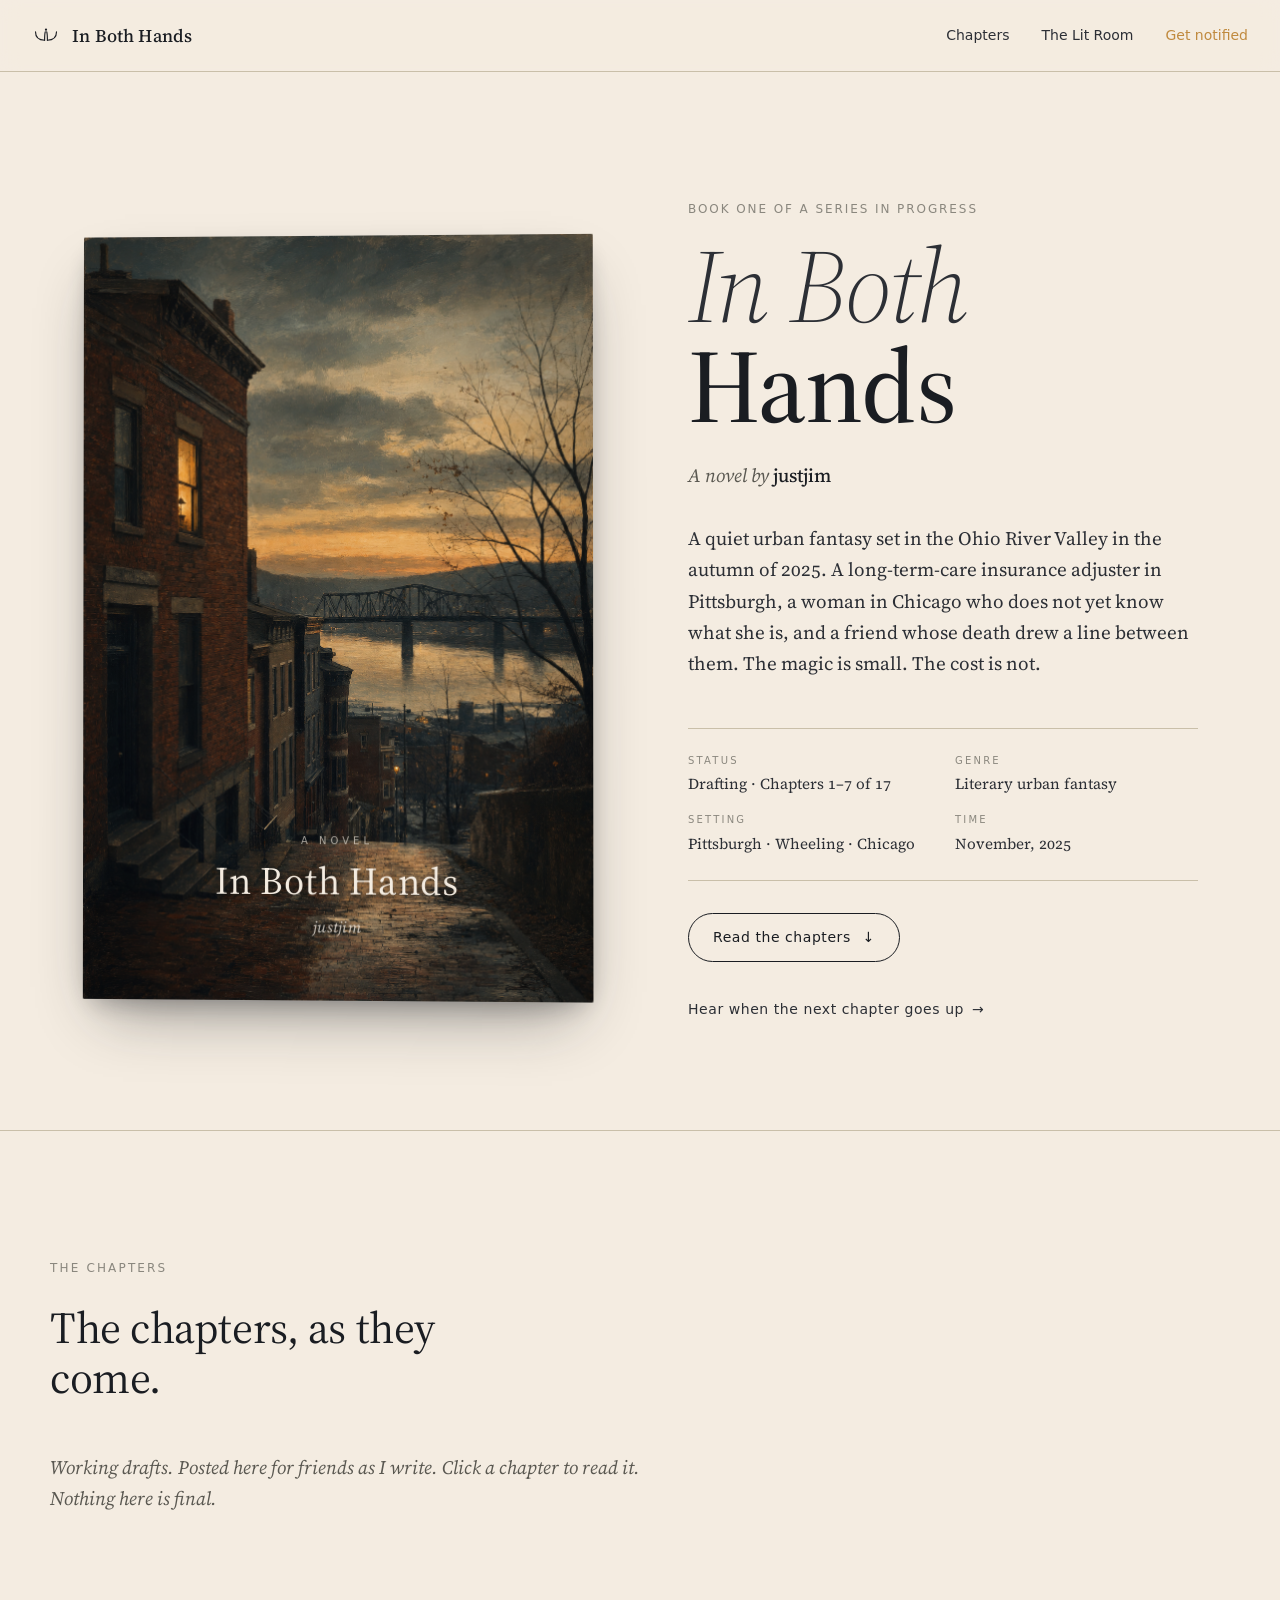
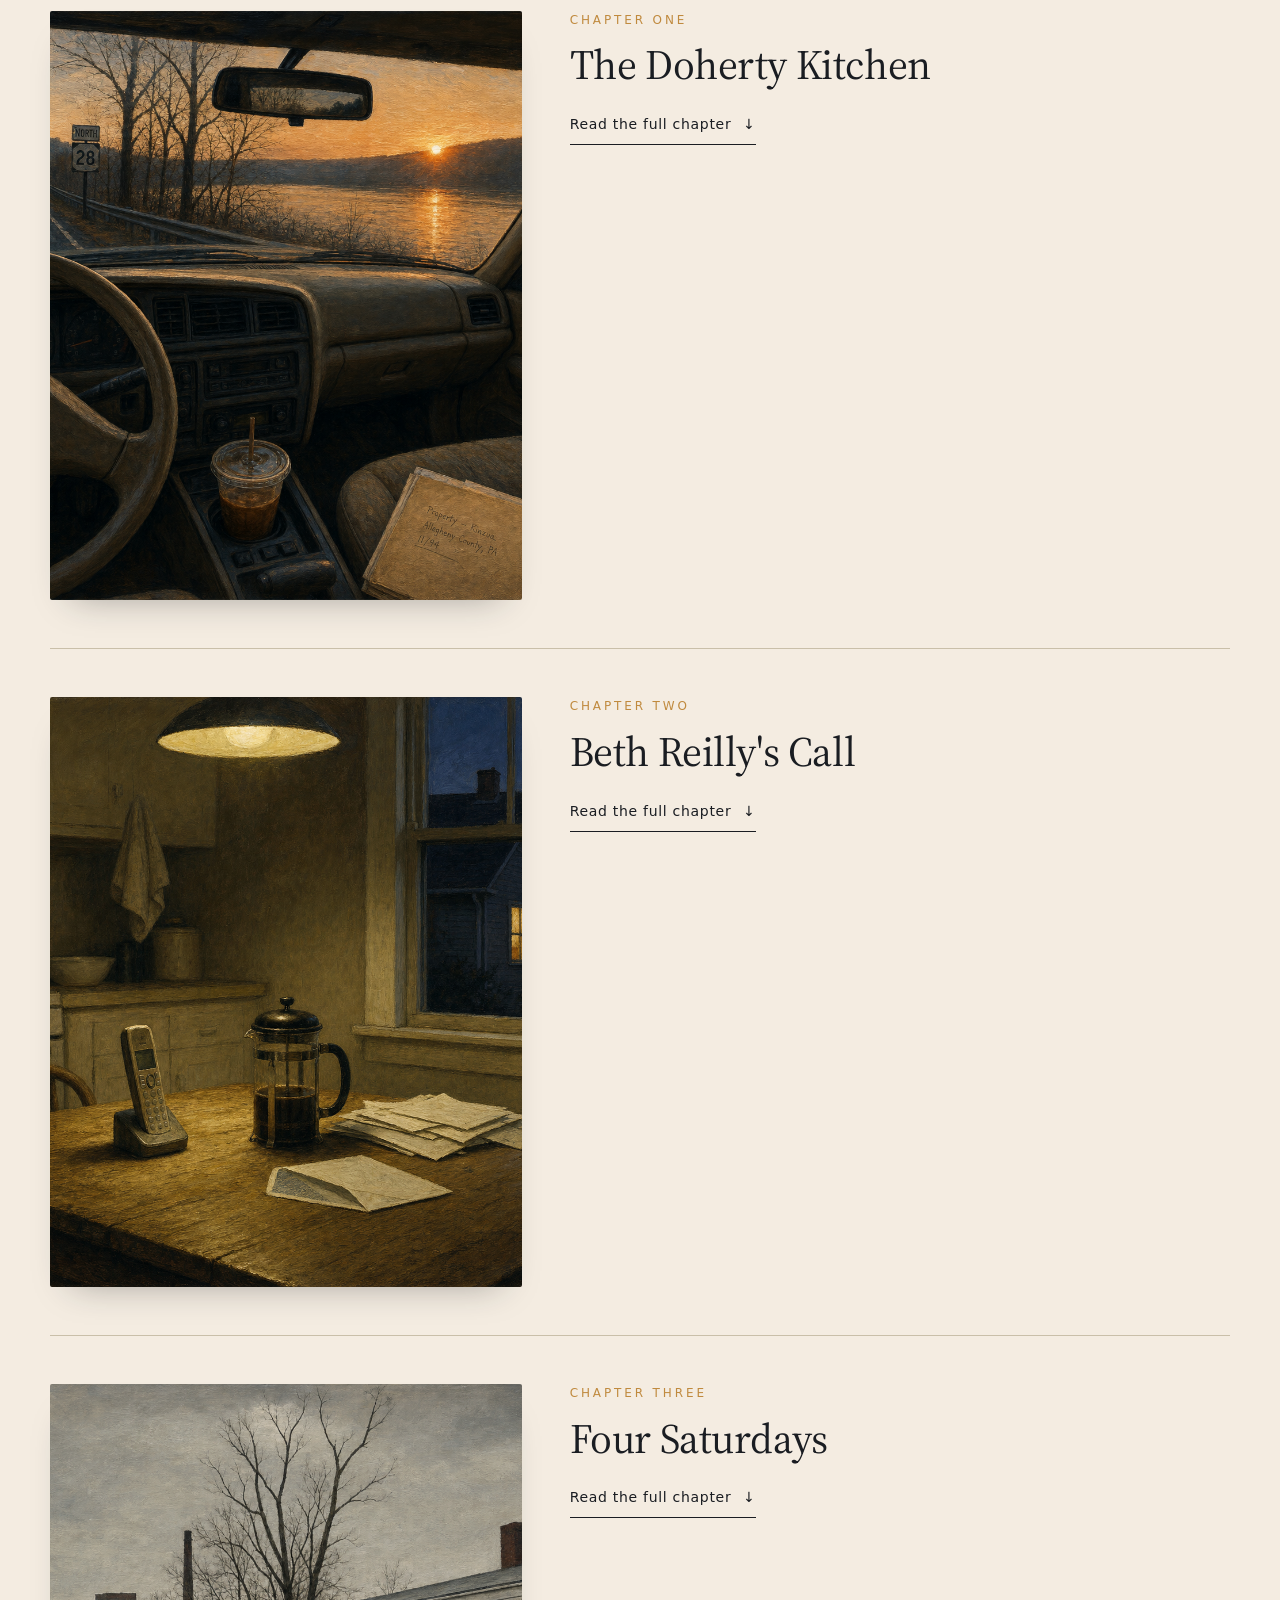
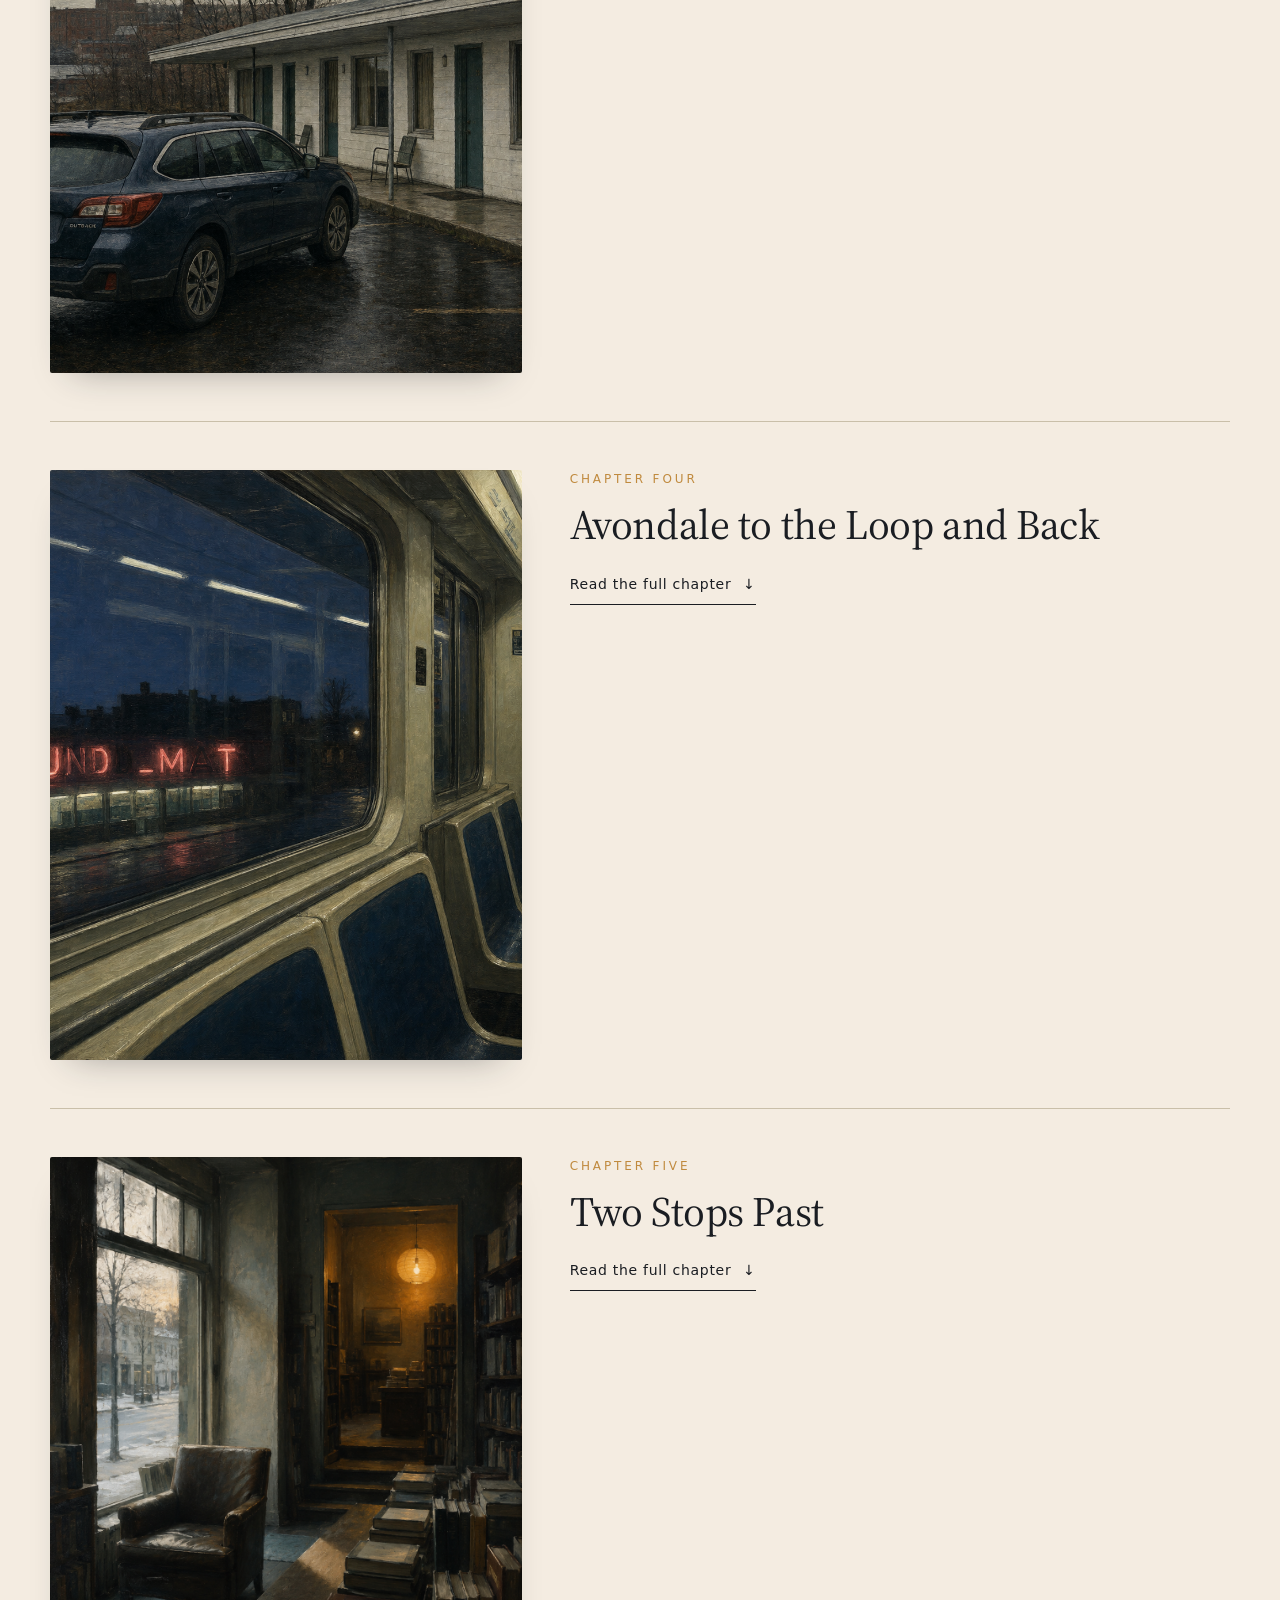
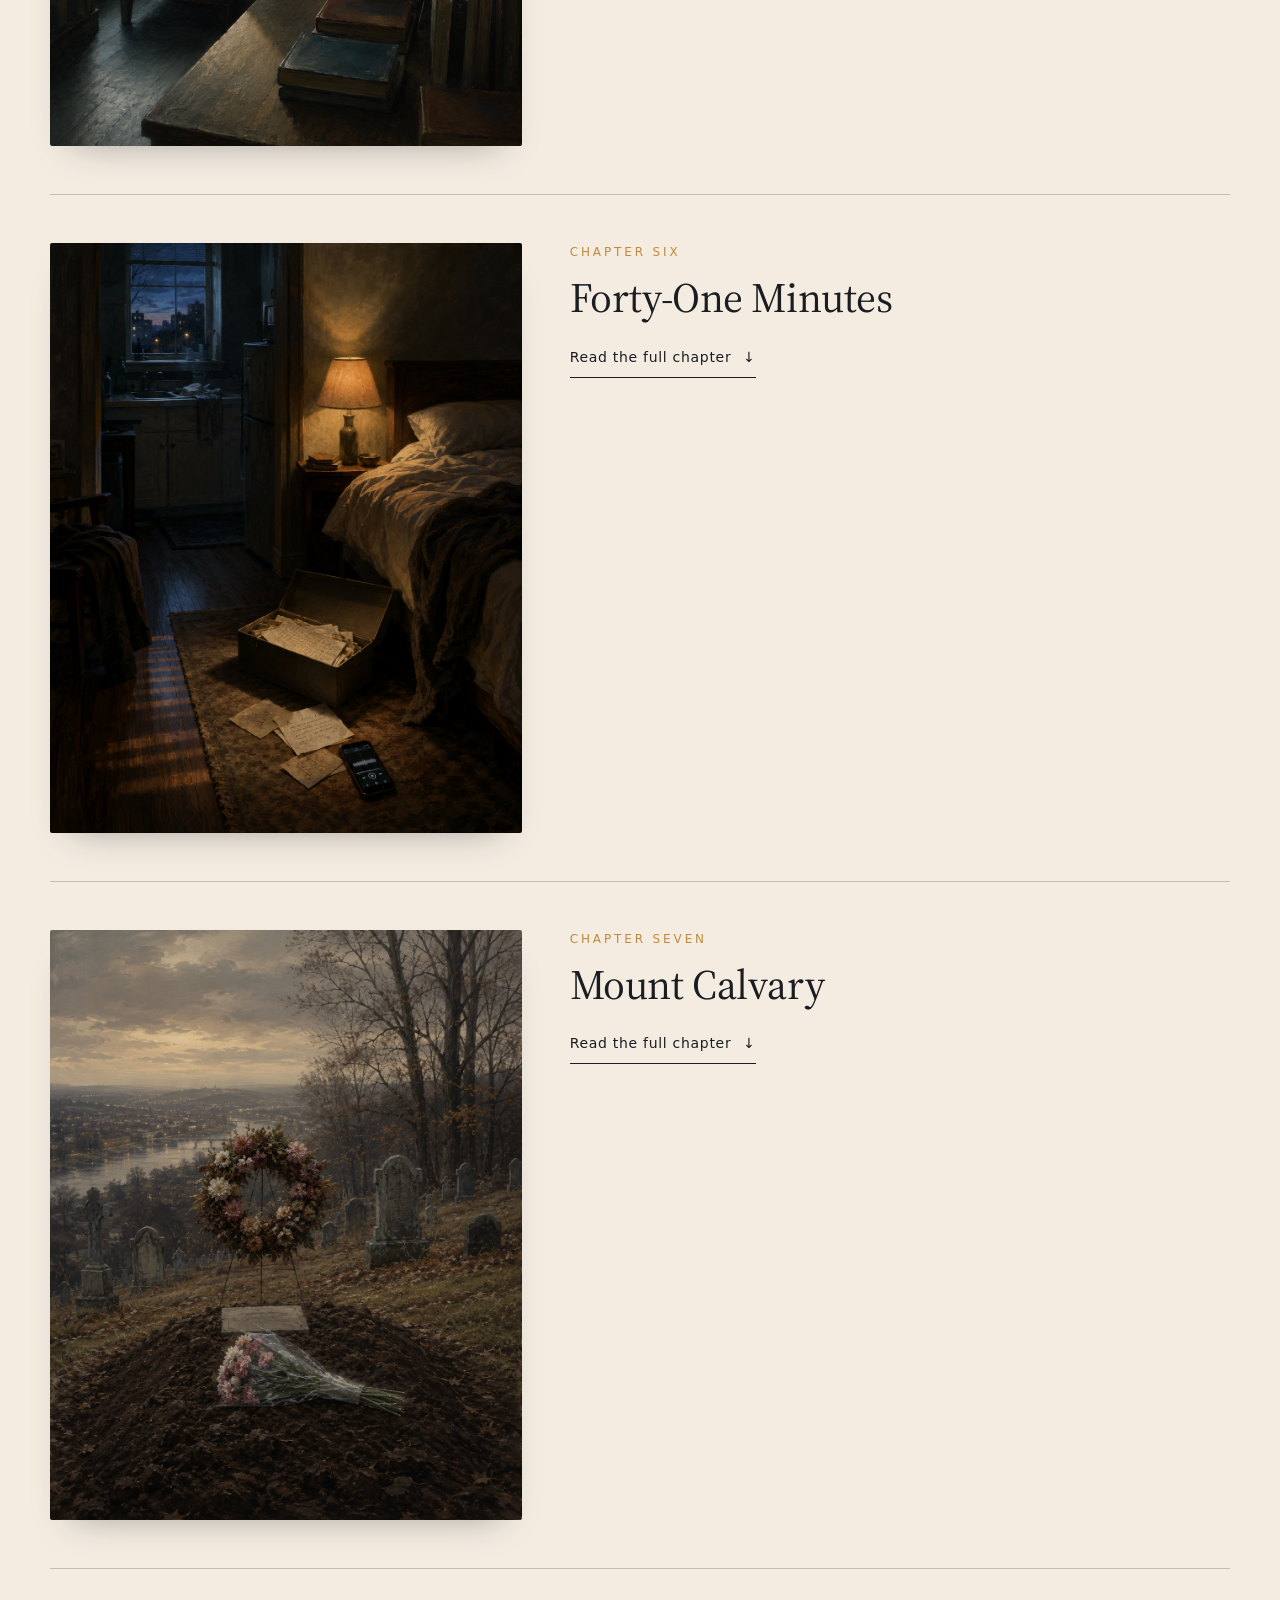
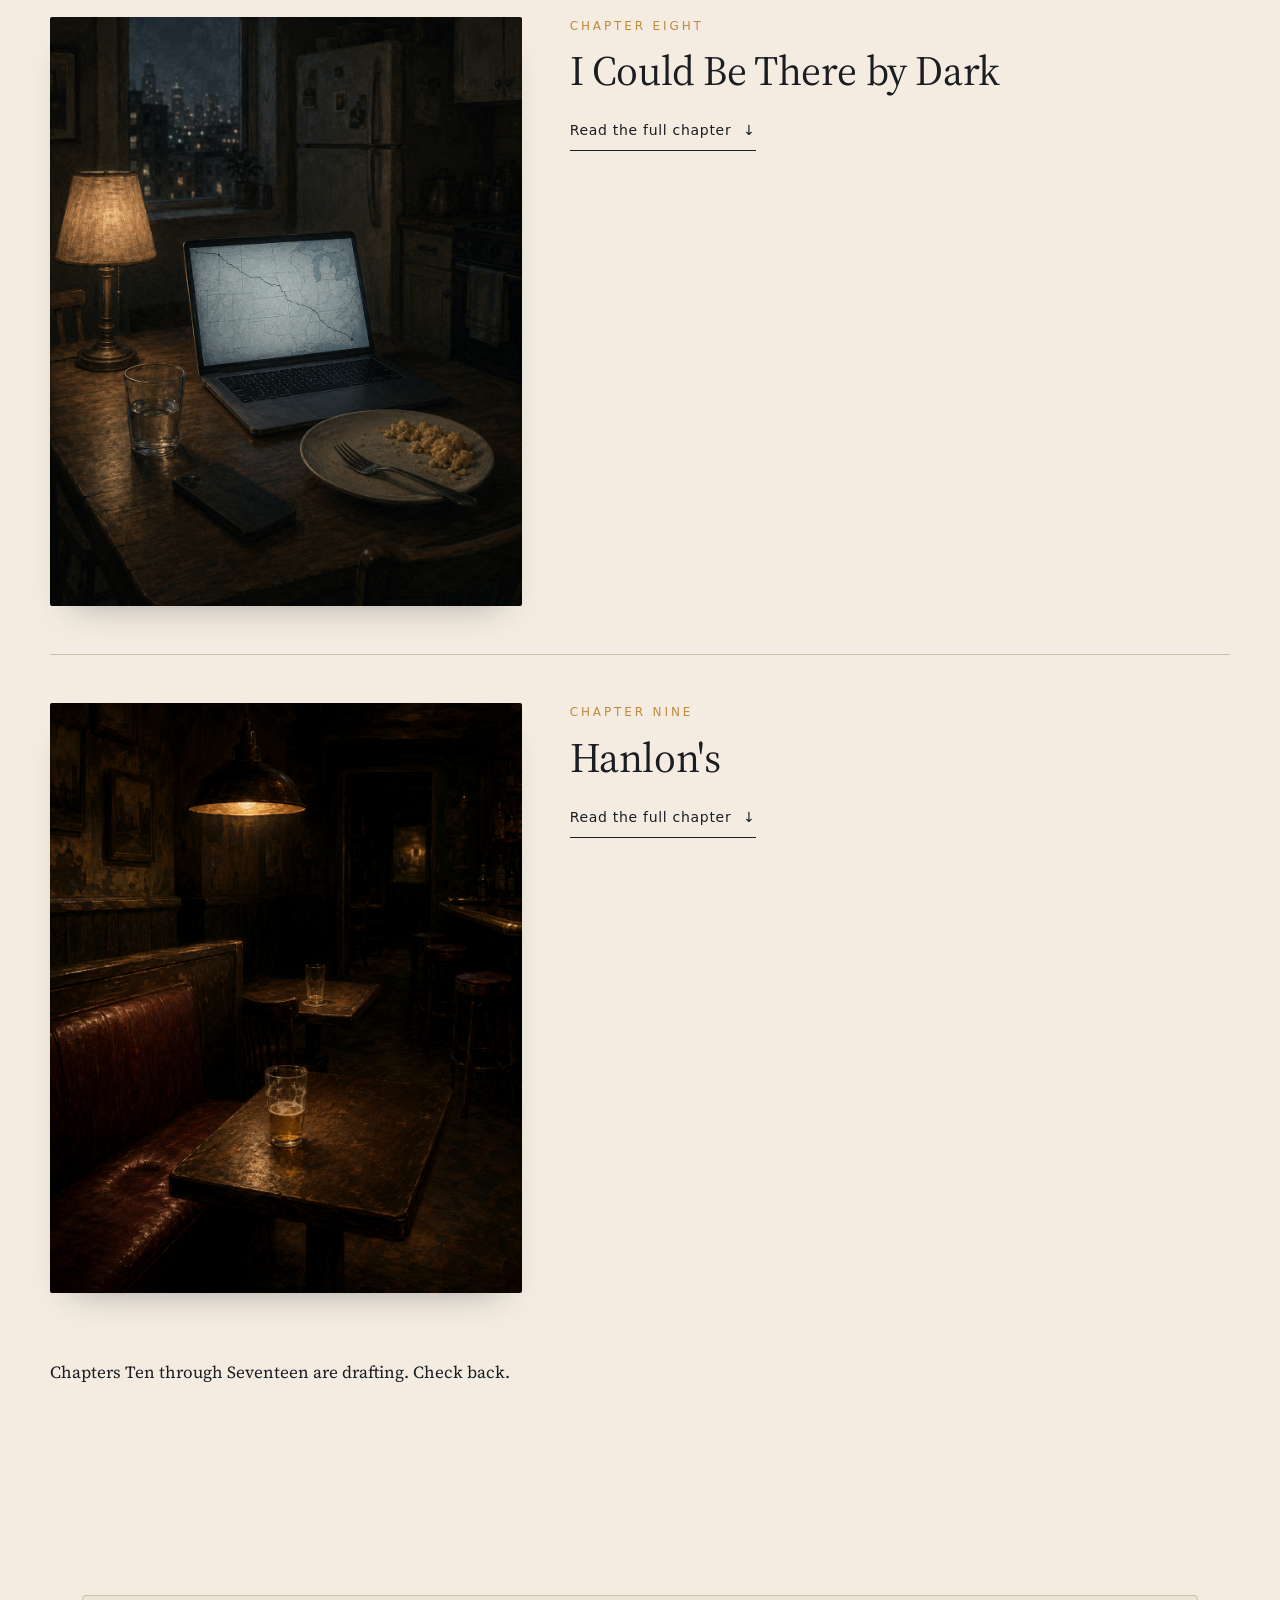
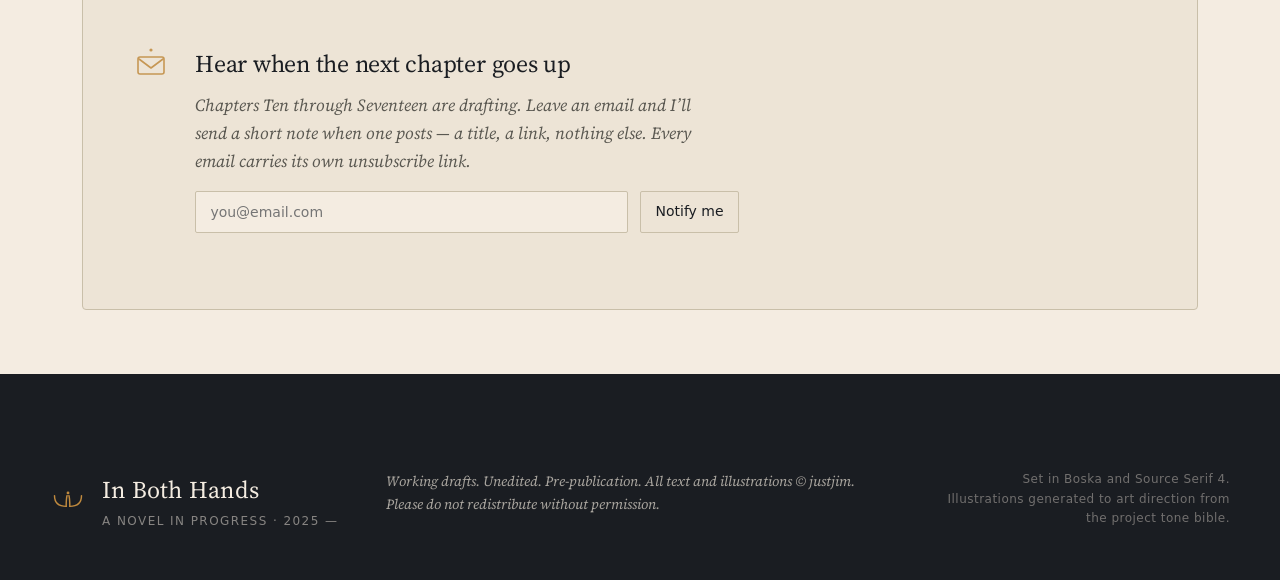
==== in-both-hands.html @ 4e296093 "feat: surface the signup band from the nav and the title area; pen name is justjim Adds a "Get notif" ====
<!doctype html>
<html lang="en">
<head>
<meta charset="utf-8" />
<meta name="viewport" content="width=device-width, initial-scale=1" />
<title>In Both Hands — a novel in progress</title>
<meta name="description" content="A subtle urban fantasy in the Ohio River Valley. Drafts of the first nine chapters, character notes, and the world of the novel in progress." />
<meta name="theme-color" content="#1a1d22" />

<!-- Fonts: Boska (display, literary) + Source Serif 4 (body) + Inter (UI micro) -->
<link rel="preconnect" href="https://api.fontshare.com" />
<link rel="preconnect" href="https://cdn.fontshare.com" crossorigin />
<link href="https://api.fontshare.com/v2/css?f[]=boska@300,400,500,700,400i&f[]=satoshi@300,400,500,700&display=swap" rel="stylesheet" />
<link rel="preconnect" href="https://fonts.googleapis.com" />
<link rel="preconnect" href="https://fonts.gstatic.com" crossorigin />
<link href="https://fonts.googleapis.com/css2?family=Source+Serif+4:ital,opsz,wght@0,8..60,300..700;1,8..60,300..700&display=swap" rel="stylesheet" />

<link rel="stylesheet" href="assets/styles.css" />
<link rel="stylesheet" href="assets/comments.css" />
<link rel="stylesheet" href="assets/notify.css" />
<link rel="icon" href="assets/favicon.svg" type="image/svg+xml" />

<!-- Vercel Analytics (Web Analytics + Speed Insights) -->
<script>
  window.va = window.va || function () { (window.vaq = window.vaq || []).push(arguments); };
</script>
<script defer src="/_vercel/insights/script.js"></script>
</head>
<body>

<!-- Top navigation -->
<header class="nav" aria-label="Primary">
  <a href="#top" class="nav__brand" aria-label="In Both Hands — home">
    <svg class="nav__logo" viewBox="0 0 40 40" fill="none" aria-hidden="true">
      <!-- Two open, cupped palms, held side by side — the title as a mark -->
      <path d="M5 14 Q5 26 18 26" stroke="currentColor" stroke-width="1.6" stroke-linecap="round" fill="none"/>
      <path d="M18 26 Q18 17 19 14" stroke="currentColor" stroke-width="1.6" stroke-linecap="round" fill="none"/>
      <path d="M35 14 Q35 26 22 26" stroke="currentColor" stroke-width="1.6" stroke-linecap="round" fill="none"/>
      <path d="M22 26 Q22 17 21 14" stroke="currentColor" stroke-width="1.6" stroke-linecap="round" fill="none"/>
      <circle cx="20" cy="11" r="1.6" fill="currentColor"/>
    </svg>
    <span class="nav__wordmark">In Both Hands</span>
  </a>
  <nav class="nav__links">
    <a href="#chapters">Chapters</a>
    <a href="/">The Lit Room</a>
    <!-- Revealed by notify.js alongside the signup band it points at. -->
    <a class="nav__notify" href="#notify" data-notify hidden>Get notified</a>
  </nav>
</header>

<main id="top">

<!-- HERO / COVER -->
<section class="hero">
  <div class="hero__cover" data-reveal>
    <div class="hero__frame">
      <img src="assets/images/cover.png" alt="A lit window above a rain-wet brick street descending to the river at autumn dusk" />
      <div class="hero__frame-text" aria-hidden="true">
        <div class="hero__frame-overline">A novel</div>
        <div class="hero__frame-title">In Both Hands</div>
        <div class="hero__frame-author">justjim</div>
      </div>
    </div>
  </div>

  <div class="hero__copy" data-reveal>
    <div class="overline">Book one of a series in progress</div>
    <h1 class="hero__title"><span class="i">In Both</span><span class="ii">Hands</span></h1>
    <p class="hero__byline">A novel by <strong>justjim</strong></p>
    <p class="hero__lede">
      A quiet urban fantasy set in the Ohio River Valley in the autumn of
      2025. A long-term-care insurance adjuster in Pittsburgh, a woman in
      Chicago who does not yet know what she is, and a friend whose death
      drew a line between them. The magic is small. The cost is not.
    </p>
    <div class="hero__meta">
      <div><span class="meta__k">Status</span><span class="meta__v">Drafting · Chapters 1–7 of 17</span></div>
      <div><span class="meta__k">Genre</span><span class="meta__v">Literary urban fantasy</span></div>
      <div><span class="meta__k">Setting</span><span class="meta__v">Pittsburgh · Wheeling · Chicago</span></div>
      <div><span class="meta__k">Time</span><span class="meta__v">November, 2025</span></div>
    </div>
    <div class="hero__actions">
      <a href="#chapters" class="cta">Read the chapters <span aria-hidden="true">↓</span></a>
      <a href="#notify" class="cta-quiet" data-notify hidden>Hear when the next chapter goes up <span aria-hidden="true">→</span></a>
    </div>
  </div>
</section>
<!-- CHAPTERS -->
<section id="chapters" class="section section--chapters">
  <div class="section__inner">
    <div class="eyebrow">The chapters</div>
    <h2 class="section__title">The chapters, as they come.</h2>
    <p class="section__lede">
      Working drafts. Posted here for friends as I write. Click a chapter
      to read it. Nothing here is final.
    </p>

    <ol class="chapters">

      <!-- CHAPTER ONE -->
      <li class="chapter" id="chapter-1" data-reveal>
        <figure class="chapter__art">
          <img src="assets/images/ch1-route28.png" alt="Cold coffee on a car cup holder at sunrise on Route 28, Allegheny River below" />
        </figure>
        <div class="chapter__head">
          <div class="chapter__num">Chapter One</div>
          <h3 class="chapter__title">The Doherty Kitchen</h3>
          <button class="chapter__toggle" data-target="ch1-body" aria-expanded="false" aria-controls="ch1-body">
            <span class="chapter__toggle-label">Read the full chapter</span>
            <span class="chapter__toggle-icon" aria-hidden="true">↓</span>
          </button>
        </div>
        <div class="chapter__body" id="ch1-body" hidden>
          <div class="chapter__body-inner">
            <p>The coffee was cold by Sharpsburg.</p>
<p>I had stopped pouring it before I noticed, and the cup sat in the holder full enough that a turn brought a little over the rim. I let it. I would clean the seat tonight.</p>
<p>Route 28 was empty in the way it was on Wednesdays. The sun came late over the ridge across the river, low and orange. I had driven the road for thirty years and never noticed driving it.</p>
<p>The file on the passenger seat was eight months thick. Michael Doherty, Tarentum. Pancreatic, stage IV at diagnosis. Accelerated benefits claim, filed two weeks ago, the policyholder's signature shaky but his. His mother had power of attorney. She was the one I would be sitting with.</p>
<p>I had read the file twice on Tuesday. I had read it once more before I left the house this morning. There were things in the file you read once. There were things in the file you read three times because reading it three times was a way of being ready for the kitchen.</p>
<p>I drove.</p>
<hr class="section-break" />
<p>The Doherty house was on Lock Street, two blocks back from the river, a brick rowhouse in the middle of a brick row. The block had been the same block since 1922. The cars on the street were the cars of an aging block. I parked behind a Buick with a handicap tag on the mirror.</p>
<p>She came to the door before I had finished pressing the bell.</p>
<p>"Come in."</p>
<p>"Mrs. Doherty."</p>
<p>"Come in. He's resting. You won't see him."</p>
<p>"That's fine."</p>
<p>She was in her seventies, small, in a cardigan and trousers and slippers because slippers were what you wore in the house when you had not been farther than the house in a long time. Her hair was cut short and she had cut it herself. Her eyes were tired in the specific way the eyes of long-term caregivers are tired. The hall smelled of disinfectant and laundry detergent and, faintly, of something medical.</p>
<p>The dining room door was closed. I did not need to ask why.</p>
<p>The kitchen was in the back of the house. The table was a round oak table with four chairs. On it: a stack of mail, a manila folder, a binder, three pill bottles, an open envelope of forms, a coffee cup with a tea bag in it. The chairs were pushed in. The chairs had not been pushed out in a while. The fixture above the table had two bulbs in it and one of them was out. We sat in the half-light.</p>
<p>"I made tea," she said. "I can make coffee."</p>
<p>"Tea is fine."</p>
<p>"I have coffee."</p>
<p>"Tea is fine, ma'am."</p>
<p>She poured. She sat down across from me. She did not fold her hands. Her hands went to the binder and opened it.</p>
<p>She had the records ready. The oncologist's letter. The diagnosis. The latest imaging report. The prognosis letter, which the oncologist had written three weeks ago in the careful neutral language of a man writing for an insurance company on behalf of a patient who had been his patient for eight months. *Life expectancy of less than six months.* I read the letter. I read the imaging report. I read the diagnosis. I made notes.</p>
<p>My chest was heavy. It was the kind of heavy that came sometimes when I sat with paper. I had read a thousand letters like this. The weight did not get smaller across a career. It got the shape it had.</p>
<p>She watched me read.</p>
<p>"You'll send it in today."</p>
<p>"Yes ma'am."</p>
<p>"How long."</p>
<p>"Two weeks. Sometimes faster. I'll push it."</p>
<p>"Thank you."</p>
<p>I took out the forms. I had her sign three of them—the certification of identity, the acknowledgment of receipt, the disclosure of beneficiary. She had a POA on file. She signed for Michael on a fourth. She wrote her son's name in her own hand and signed her own name underneath it. Her handwriting was careful. The careful was a thing she was doing on purpose, because her handwriting had not been careful for weeks. The careful was costing her something. I watched her finish the signature and lift the pen.</p>
<p>"That's all of them."</p>
<p>"Good."</p>
<p>I did not close the pad. There was a moment in which I could have closed the pad and stood up and thanked her and gone. There always was. I had learned in the second year to pause inside that moment. The pause was a way of being in the room.</p>
<p>The room had been in the half-light the whole time. The bulb above us had been out the whole time. The wall clock ticked. From the closed door of the dining room there was nothing.</p>
<p>"Mrs. Doherty."</p>
<p>"Yes."</p>
<p>"Have you been sleeping."</p>
<p>She looked at me. She had been about to stand. She did not stand. She sat back down.</p>
<p>"No."</p>
<p>"Since when."</p>
<p>"June."</p>
<p>It was November. I knew it was November.</p>
<p>"Who comes to help."</p>
<p>"My daughter. Tuesdays and every other Saturday. His wife. Wednesdays in the afternoon when she's off, sometimes longer. Hospice nurse three times a week."</p>
<p>"And the nights."</p>
<p>"The nights are me."</p>
<p>I nodded. The pressure between my eyebrows had been there since I had read the prognosis letter and had not let up. It got a little heavier now. I had a way of breathing that I had developed for it and I used the way of breathing.</p>
<p>"Mrs. Doherty. Is anyone asking how you are."</p>
<p>She looked at me. She had been sitting upright in the careful way. Something in her shoulders moved. It was a very small movement. It was the movement of a woman who had been told for eight months that she was amazing and that she was so strong and that she was such a good mother, and who had needed in those eight months a different question, and who had not been asked the different question.</p>
<p>"No."</p>
<p>"How are you."</p>
<p>She held my eye for a moment. Then she looked down at her hands. Her hands were on the binder. She had small knobby fingers and the wedding ring she had worn for fifty-some years.</p>
<p>"I'm tired."</p>
<p>The pressure between my eyebrows sharpened the way it did when the light over the table was wrong.</p>
<p>She said it without looking up. She said it the way you say a thing you have not said and that you have been carrying because the not-saying was the carrying. She said it once. She did not say it again.</p>
<p>The weight in my chest changed shape. It moved from the front of my sternum to somewhere lower and broader, and it sat there. I put my hand against my own chest without thinking. I took it down again. I sat with her. I did not say *that's normal* and I did not say *anyone would feel that way* and I did not say any of the things people had been saying to her for eight months that had not helped her. I sat with her. The pressure in my brow was specific now. The weight in my chest had settled into the shape of something I had been carrying my whole adult life and that I did not have a name for.</p>
<p>After a while she breathed out. The breath was quiet. The breath had the smallness of a thing that had been ready to come for a long time and that was, finally, in a room that would let it.</p>
<p>"Thank you," she said.</p>
<p>"Yes ma'am."</p>
<p>She put her hands flat on the binder.</p>
<p>"Is there anything else."</p>
<p>"No ma'am. I have what I need."</p>
<p>"All right."</p>
<p>I closed the pad. I stood up. She walked me to the door. She stopped at the door with her hand on the latch.</p>
<p>"You're not going to write that down. What I said."</p>
<p>"No ma'am. I'm not."</p>
<p>"All right."</p>
<p>She opened the door. I went down the steps to the street. The Buick with the handicap tag was still there.</p>
<p>I sat in the car for a long time before I started it. My chest was heavy. The pressure across my brow had not gone away. I had thought about driving straight back to Pittsburgh and I sat with the thought and the thought did not hold. Somewhere around the second minute of sitting in the car I decided I would stop by my father on the way.</p>
<p>I started the car. I drove north.</p>
<hr class="section-break" />
<p>It was a backtrack to take 28 the other direction from Tarentum, and I took it. The river was on my left now. The sun was overhead. I drove past the turnoff for the slope-street and did not take it. The radio was off and I did not turn it on.</p>
<p>The accent came back somewhere on the New Kensington bridge. When I stepped into the dayroom I heard it in my own mouth before I could stop it. "Hey, Pop. Yinz got the birds again today."</p>
<p>He turned his head. He looked at me for a moment that was longer than the moment of a man who immediately recognized his son and shorter than the moment of a man who didn't. He smiled. The smile was the smile he gave to people in the hall, the smile he gave to the aides, the smile of a polite man.</p>
<p>"Hello."</p>
<p>"It's me."</p>
<p>"I know it is."</p>
<p>He didn't. He was telling me he didn't.</p>
<p>I pulled the other chair around so I was sitting next to him, both of us looking at the courtyard. I had learned in the second year that side-by-side was easier than across-from. The across-from configuration asked his face to do a thing his face was not always able to do. Side-by-side asked only that we both watch the birds.</p>
<p>We watched the birds.</p>
<p>"There's a cardinal," he said after a while.</p>
<p>"I see him."</p>
<p>"He comes most days."</p>
<p>"Does he."</p>
<p>"Pop's wife liked cardinals."</p>
<p>He said it like that. *Pop's wife.* He was telling me about his mother. He was telling me what his father had said to him, sixty years ago, about the woman who had been Pop's wife and not yet my grandmother. I did not correct him. I had learned in the first year not to correct him. The story was the story he had today and the story was a story he had told me before, when he had told it as his own.</p>
<p>"She liked them too," I said. "Mom."</p>
<p>He looked at me. There was a moment in which he was looking at me and not at the past.</p>
<p>"Yes," he said. "She did."</p>
<p>He took my hand. His hand was light. The lightness of it was a thing that had happened across three years and that did not stop being a new thing each visit. I held his hand and we watched the birds and the cardinal came back to the feeder and the cardinal went away again.</p>
<p>The weight in my chest moved again. The pressure in my brow held steady. I sat with my father and I held his hand and I was, in a way I would not have been able to say, in the same room I had been in that morning. The room had different walls and a different chair and a different light. The work that was happening in it was somehow the same work.</p>
<p>We sat for a long time. I do not know how long. I had learned to stop checking my watch in the dayroom because the watch did not help. Time in the dayroom was the time the dayroom kept. He talked some and was quiet some. He told me a story about a man named Frank who had worked at the plant with him, which was a story I had heard, and he told me a story about Helen's garden, which was a story I had not heard. The garden story might or might not have been real. I would write it down later in the car. I had been writing down the stories that might or might not be real for two years now. Helen sometimes confirmed them and sometimes did not, and when she did not we both held the not-knowing with as much grace as we could.</p>
<p>When the aide came in with the cart I knew it was four o'clock.</p>
<p>"I'm gonna head, Pop."</p>
<p>"All right."</p>
<p>"I'll come up again in a few weeks."</p>
<p>"You don't have to."</p>
<p>"I want to."</p>
<p>He looked at me. He looked at me the way he had not looked at me when I came in. He nodded.</p>
<p>"Drive safe, son."</p>
<p>"I will."</p>
<p>I stood. I bent down and kissed the top of his head. His hair was thin. He did not say anything else. When I left the dayroom I did not look back, because I had learned in the first year not to look back, because the looking-back is for the person leaving and not for the person being left, and my father did not need to watch me look at him from the doorway.</p>
<p>The nurse said goodbye. I signed out. I went to the car.</p>
<p>I sat for a moment before I started it. I was tired in a way I had been tired before. The tiredness was a familiar weight. I had attributed it to the drive. Today I would do the same. I started the car and I drove home.</p>
<hr class="section-break" />
<p>Pittsburgh in late afternoon in November is a city that gives up the light gradually. There was still some of it when I came down off the Highland Park bridge and there was less of it by the time I turned onto my own street and there was none of it by the time I had parked the car and walked up the steps to my own door.</p>
<p>Olive was at the door. She was at the door the way she was at the door—small, slow, the cat she had become this year. She had been a four-pound cat for two years now. She had once been an eight-pound cat. The vet had said the eight pounds would not come back and that the four would slowly become three and that we should think about quality. We had thought about quality. The thinking had become the way the year worked.</p>
<p>I picked her up. She had no resistance to being picked up. She had no resistance to most things now. She put her head against my shoulder and made the small sound she made and I carried her into the kitchen and put her on the counter.</p>
<p>I had a cup of coffee. I had it slowly. I changed her water and watched her drink. I gave her a small piece of chicken from the refrigerator, which she ate. I sat down on the floor next to the counter and she came to the edge of the counter and looked at me. I put my hands up and she walked into them. I held her against my chest and we sat on the kitchen floor for a while.</p>
<p>When I had finished the coffee I carried her out to the porch.</p>
<p>The porch faced the slope. The slope was in shadow already. The neighbor's kitchen across the street had a window lit. He was at the sink. I could see his shoulders moving. He had been washing dishes at six o'clock for as long as I had lived on the street.</p>
<p>The cat was in my lap. The mug was in my hand. The shadow was around me. The neighbor's window was the only lit window I could see and it was lit the way I liked windows lit—small, warm, far enough away that it was a window in a painting.</p>
<hr class="section-break" />
<p>I had never really understood why most people fear the shadow.</p>
<p>I had thought, when I was a child, that I would grow out of it—the thinking that the shadow was a good place. I had not grown out of it. I had grown further into it. I had built my house around it.</p>
<p>The shadow is where lovers meet. The shadow is where children sleep without knowing they are safe and where families sleep without knowing they are sleeping. The shadow is the back booth and the porch and the lamp turned down and the corner of the room where no one is looking. The shadow is what a house does to itself in the evening when no one has come home yet. The shadow is the kitchen at eleven on a Tuesday with the lights off and one window across the way still lit.</p>
<p>The light is where the paperwork happens. The light is the prognosis letter and the bulb above the table and the form to be signed. The light is the dayroom at four o'clock when the cart comes in. The light is the chair in which Robert Kowalski had been sleeping for two months because the bed hurt his back, and the doctor's appointment he did not make. The light is the hospital corridor and the daughter sitting too straight in the chair next to the bed. The light is the bar at last call when a fight breaks. The light is every place a thing has to be witnessed.</p>
<p>Witness is sometimes the cost of being in the light. The shadow does not ask for witness. The shadow lets you be the small thing you actually are and goes on being the shadow.</p>
<p>The cat shifted in my lap. She was breathing the small breath she breathed now. I put my hand on her side. The mug was still warm. The neighbor's window went out at seven, the way it did. I sat in the shadow.</p>
<p>Shadows equal safety to me.</p>
            <div class="chapter__end">
              <a href="#chapters" class="chapter__back">↑ Back to chapters</a>
            </div>
          </div>
        </div>
      </li>

      <!-- CHAPTER TWO -->
      <li class="chapter" id="chapter-2" data-reveal>
        <figure class="chapter__art">
          <img src="assets/images/ch2-phone.png" alt="A cordless phone on a kitchen table at evening, mail and a French press behind" />
        </figure>
        <div class="chapter__head">
          <div class="chapter__num">Chapter Two</div>
          <h3 class="chapter__title">Beth Reilly's Call</h3>
          <button class="chapter__toggle" data-target="ch2-body" aria-expanded="false" aria-controls="ch2-body">
            <span class="chapter__toggle-label">Read the full chapter</span>
            <span class="chapter__toggle-icon" aria-hidden="true">↓</span>
          </button>
        </div>
        <div class="chapter__body" id="ch2-body" hidden>
          <div class="chapter__body-inner">
            <p>Friday came in cold and was over by six.</p>
<p>I had worked from home. The Doherty file had gone in Wednesday night and the acknowledgment had come back Thursday afternoon and the rest of the week had been three smaller files and a back-and-forth with the office about a denial they wanted me to soften the language on. I had softened it. I had sent the final at four-twenty, closed the laptop, and stood in the kitchen for a while looking at the calendar on the refrigerator door without reading it.</p>
<p>Olive was on the counter. She did not have the energy to ask for chicken anymore; she sat near the refrigerator door and waited for me to remember. I remembered. I gave her a small piece from the dish in the second drawer. She ate half of it and lay down on the dish towel I had folded for her in her corner the year she had started not wanting to be on the floor.</p>
<p>I put the kettle on. I had not had a mug since the morning.</p>
<p>The phone rang.</p>
<p>It was the cordless on the counter. I kept the landline because Helen called it on Sunday afternoons and because two or three of the older clients still preferred it. The display showed a Minnesota area code. I did not know anyone in Minnesota.</p>
<p>"Hello."</p>
<p>"Is this Eugene Butler."</p>
<p>"Yes."</p>
<p>"My name is Beth Reilly. I'm calling from St. Louis Park." She stopped. She started again. "I was a friend of Maggie's. Margaret Hennessy."</p>
<p>I knew before she said the rest.</p>
<p>"Yes."</p>
<p>"She passed on the twenty-eighth of October. I'm sorry. I should have — I've been trying to reach you. I had two old numbers in her book."</p>
<p>"Yes."</p>
<p>"The funeral was the Tuesday after. I would have called sooner. I didn't have a good number."</p>
<p>I sat down at the kitchen table with the cordless in my hand. The kettle clicked off behind me. I let it.</p>
<p>"It's all right," I said. "Thank you for calling."</p>
<p>She did not say anything for a moment.</p>
<p>"I didn't know if you would remember her."</p>
<p>"I remember her."</p>
<p>"I thought you would."</p>
<p>The pressure across my brow was settling. The weight in my chest had not yet moved. The conversation was happening at the speed of these conversations. I had been on the other end of these conversations many times across the years. I had not, in thirty years of work, been on this end of one.</p>
<p>"Can I ask."</p>
<p>"Yes."</p>
<p>"What happened."</p>
<p>"Cancer. She'd been sick since the spring. She didn't tell most of us until September. They thought they had time, and then it went fast."</p>
<p>"At home?"</p>
<p>"At home. Yes. A cousin was there. A nurse she'd worked with. And a friend who'd been helping her."</p>
<p>"I'm glad."</p>
<p>"I know she would have called you if she could have. She — she talked about you. Not often. But she did."</p>
<p>The weight in my chest moved. My hand went to my sternum without my asking it to and I left it there a moment and took it down again.</p>
<p>"Where," I said.</p>
<p>"What — I'm sorry?"</p>
<p>"Where was the service. I'm sorry. Where was — "</p>
<p>"Oh. St. Michael's in Wheeling. It was just family and close people. There weren't a lot of us. She didn't want a big thing."</p>
<p>"All right."</p>
<p>"I have an address if you want it. For the cemetery."</p>
<p>"Yes."</p>
<p>She gave me the address. Mount Calvary, on Mount Calvary Road in Wheeling. I wrote it on the back of an envelope from the stack on the table. I had reached for the envelope without looking. The envelope was the one the gas company sent. I would remember later that the address went on the back of the gas bill, in my own handwriting that I had not looked at while I wrote.</p>
<p>"Mrs. Reilly," I said.</p>
<p>"Beth."</p>
<p>"Beth. Thank you."</p>
<p>"You're welcome." She sounded like she was about to say something else. I had heard that pause many times. I had been the one making it many times. I waited.</p>
<p>"I'm sorry," she said. "I don't know why I'm finding this one so hard. I've been making these calls for a week."</p>
<p>"It's all right."</p>
<p>"Yours was a name I had to look up. Most of them I knew. Yours I had to try three times. And then you answered and — I'm sorry. I'm tired."</p>
<p>"Beth."</p>
<p>"Yes."</p>
<p>"You're doing a hard thing. You don't have to be sorry."</p>
<p>She breathed out. It was a small breath. It was the breath of a tired woman in a Minnesota kitchen on a Friday evening, talking to a stranger she had reached on her third try, and the breath had the smallness of a thing that had been ready to come for a while.</p>
<p>"All right," she said. "Thank you."</p>
<p>"Yes."</p>
<p>"If you go down. If you have any questions about — anything. The number I called from is mine."</p>
<p>"All right."</p>
<p>"All right."</p>
<p>We hung up. I sat with the phone on the table for a long time.</p>
<hr class="section-break" />
<p>After a while I stood up. The kettle was still warm but not warm enough. I put it back on and waited for it. When it had come up again I poured the water into the press over the grounds I had ground before any of this had happened, and I pushed the lid down loose and waited, and when it was done I poured a mug and held it.</p>
<p>The mug was hot in both hands.</p>
<p>I had been twenty-six. April of 1995. The Foodland on Hancock Avenue, on a Saturday afternoon, after I had stopped on the way to Helen's to pick up the thing she had asked me to pick up. The friend had been on the cereal aisle. She had been thirty-six. She had said *Gene* and I had said her name and we had talked for five minutes. About my father. About her hospital. About the weather in Wheeling, which was the weather in Pittsburgh an hour delayed. She had said *we should get coffee.* I had said *yes, definitely, I'd like that.* We had both meant it. There had been a sale sign for Quaker Oats behind her and a fluorescent overhead with two bulbs slightly out of phase. I had registered both. I had gone back to Pittsburgh on Sunday. She had gone back to Wheeling on Sunday. Coffee could be the next month, or the one after, and then it could not be, because I had been at a new job and she had been on shift and there was no hurry for any of it.</p>
<p>I had been standing in the cereal aisle inside my head for thirty years.</p>
<p>I set it down.</p>
<p>I drank what was in the mug. I drank it slowly. Olive was no longer in the kitchen; she had gone to the bedroom, the way she sometimes did in the evening when the kitchen was done with her. I walked down the hall. She was on the throw at the foot of the bed, breathing the small breath. I sat on the edge of the mattress and put my hand on her side. She was warm. She did not open her eyes.</p>
<p>I sat there for a while. I did not turn on the lamp.</p>
<p>After a while I went back to the kitchen. The envelope with the address was on the table. *Mount Calvary Cemetery, Wheeling, West Virginia.* The writing was steady.</p>
<p>I picked up the cordless and held it and put it back in the cradle. I did not call Helen. Helen called me Sundays; this was not a thing to put into her Friday. I would tell her on Sunday. I would tell her in the slow way of telling her. I would not tell my father. There was no version of telling my father that landed anywhere.</p>
<p>I rinsed the mug at the sink and left it on the rack. I stood at the sink a moment. The neighbor's window across the street was lit. He was at his sink. He was washing dishes. He had been washing dishes at six o'clock for twenty-three years and he was washing dishes at six o'clock tonight. He raised his hand without looking up. I raised mine. He had not looked up; I did not know if he had felt me look at him, or if it was the hour he raised his hand and he raised it whether or not anyone was at the window across the way.</p>
<p>I thought about the drive.</p>
<p>I had Saturday morning open. I had no files until Monday. Wheeling was four hours on 70 if the traffic held and four and a half if it didn't. I could be there by noon. I could stand at the grave for whatever amount of time was the amount of time for standing at a grave thirty years late, and I could be back by dark.</p>
<p>I would go in the morning.</p>
<p>I stood at the sink a while longer. The neighbor's hands moved at his sink and the dishes went up onto the rack one at a time. The bulb above him was the bulb. The kitchen behind him had the lamp on in the corner that he kept on in the evenings. The room was lit and the room had been lit, the way a window in a painting is lit, for twenty-three years.</p>
<p>I turned my own lamp off and went down the hall and got into bed beside Olive without taking my clothes off, because the clothes were warm enough and Olive was already settled and I did not want to move her, and I lay there in the dark, and after a while I slept.</p>
            <div class="chapter__end">
              <a href="#chapters" class="chapter__back">↑ Back to chapters</a>
            </div>
          </div>
        </div>
      </li>

      <!-- CHAPTER THREE -->
      <li class="chapter" id="chapter-3" data-reveal>
        <figure class="chapter__art">
          <img src="assets/images/ch3-motel.png" alt="A Subaru Outback parked at the Colonial Motor Inn in Wheeling on a gray November day" />
        </figure>
        <div class="chapter__head">
          <div class="chapter__num">Chapter Three</div>
          <h3 class="chapter__title">Four Saturdays</h3>
          <button class="chapter__toggle" data-target="ch3-body" aria-expanded="false" aria-controls="ch3-body">
            <span class="chapter__toggle-label">Read the full chapter</span>
            <span class="chapter__toggle-icon" aria-hidden="true">↓</span>
          </button>
        </div>
        <div class="chapter__body" id="ch3-body" hidden>
          <div class="chapter__body-inner">
            <p>I had planned to leave at seven. The phone rang at six-fifteen.</p>
<p>The number was the office line. I let it ring. I had a cup of coffee in my hand and I had not had a cup of coffee while standing in the kitchen for a Saturday morning in a long time. I let it ring again. The second ring was almost over when I picked up.</p>
<p>The daughter on the other end was a woman I had spoken to once on a Wednesday in October. Her mother was a long-term-care policyholder of mine, Theresa Stanek, Latrobe. Stage IV ovarian cancer at diagnosis, accelerated benefits filed in late August, the file three months in and substantially clean. The mother had been in respite care since the second week of October. The daughter was calling because her mother was now at Excela Westmoreland and the hospital was telling her the policy did not cover the level of care they wanted to move her to, which I knew was a thing the hospital was telling her wrongly. She was crying through it. I told her I would look at the file and call her back in an hour.</p>
<p>I sat down at the kitchen table with the coffee in front of me and Olive at the corner of the counter and the trip bag by the door with my coat folded on top of it. I opened the laptop. The file came up. The daughter's call was not the first call about Theresa Stanek's level of care. There was a Friday note from the hospital in the inbox that I had not seen because the note had not arrived until late Friday and I had been on the porch by then and not looking at email.</p>
<p>I read the note. I drafted the response. I read the note again. The hospital was wrong, but it was wrong in the particular way that needed a phone call to fix and not an email. I called the discharge office. I waited for the discharge office to call me back. I made a second pot of coffee. The bag at the door stayed by the door.</p>
<p>The hospital called me back at nine. The conversation took twenty minutes. I called the daughter at nine-thirty. She thanked me twice. She had stopped crying. I sent her the form she needed to forward. I sent the hospital the form they needed to file. I closed the laptop.</p>
<p>It was ten-fifteen.</p>
<p>The bag was still by the door. The coat was still folded. I could have left at ten-fifteen and been in Wheeling by noon. I sat at the table for a few minutes and thought about it. The pressure across my brow had come on at six-thirty and not let up.</p>
<p>I picked up the phone and called Beth.</p>
<p>She answered on the third ring. I told her I had been delayed. I asked if next Saturday was all right. She said next Saturday was all right. She said she would tell Eileen. She said *thank you for calling.* Her voice had the same flatness it had had the previous Friday. The flatness was a thing I was getting to know about her voice.</p>
<p>I hung up. I made eggs. I ate them at the kitchen table with Olive on my lap. The bag stayed by the door.</p>
<p>I read the rest of the morning.</p>
<hr class="section-break" />
<p>The second Saturday was the one Helen fell.</p>
<p>I knew it had happened before I saw the caller ID, in the way you know when the phone has the shape of bad news inside it. I had been making coffee. The number on the screen was Lower Burrell, the landline, not Helen's. It was the neighbor.</p>
<p>"Gene. It's Pat from next door. Helen had a fall."</p>
<p>"Where is she."</p>
<p>"Citizens. They took her in about an hour ago. She's all right. Her wrist is bad. They've been waiting for X-ray. I'm with her now."</p>
<p>"How bad."</p>
<p>"She didn't break the hip. The wrist is broken. They might pin it. They're not sure yet."</p>
<p>"How did she fall."</p>
<p>"She slipped. I don't know. She was at the counter. She doesn't remember the moment. She remembers being on the floor."</p>
<p>"I'm coming. Tell her I'm coming."</p>
<p>"All right."</p>
<p>I hung up. I put the coffee into a travel mug. I picked up the bag that had been by the door for eight days. I had not unpacked it. I left it where it had been packed for and threw a second smaller bag of clothes for Lower Burrell over my shoulder. I locked the door. Olive watched me go from the chair by the window.</p>
<p>The drive to Lower Burrell was familiar. I had driven it for forty years. I drove it without thinking. The sun was overhead by the time I got past Tarentum, and I thought about the Doherty kitchen as I passed the exit and did not take the exit. There was a place in the road, three miles past Tarentum, where the river opened out on the left and you could see the shape of the valley as a valley, and I noticed the valley and did not say anything to myself about noticing it. I had been driving past the place since I was sixteen.</p>
<p>Citizens General was a small hospital on a hill above the New Kensington bridge. I parked. I went in.</p>
<p>Helen was in a curtained bay in the ER, sitting up, her left arm in a black sling. Her hair was flat on one side and her mouth was set. Pat was in the plastic chair next to the bed and stood up when I came in.</p>
<p>"There he is."</p>
<p>"Pat. Thank you."</p>
<p>"I was just leaving. You're all right now."</p>
<p>"I'm all right."</p>
<p>She left. I sat in the chair she had vacated. Helen looked at me.</p>
<p>"You didn't have to come."</p>
<p>"Hush."</p>
<p>"I really am all right."</p>
<p>"I know."</p>
<p>She held her right hand out and I took it. Her hand was cold. The hospital was cold in the way hospitals are cold. The light over the bed was the kind of light Helen would not have chosen for a kitchen. I sat with her.</p>
<p>The doctor came in at three-thirty. The wrist was a distal radius, displaced. They were going to set it and pin it; the orthopedic surgeon would do it at four. She would stay overnight. I could pick her up Sunday morning if the discharge cleared. I said I would. The doctor went out. The curtain swung and settled.</p>
<p>"You'll go home," Helen said. "I'll be fine here. I'm fine."</p>
<p>"I'll go to the house. I'll get a few things for you. I'll come back."</p>
<p>"You don't have to."</p>
<p>"I want to."</p>
<p>"Gene."</p>
<p>"Yes."</p>
<p>"Edward will worry."</p>
<p>She did not say *don't tell him.* She said *Edward will worry.* I knew what she meant. I would not tell him this weekend. I would tell her son in Phoenix tonight by text. I would tell my father next time I drove up, if he was clear enough that the day for the information to land in a way that would not just bewilder him.</p>
<p>"All right."</p>
<p>She closed her eyes. The hand stayed in mine. The hand was the part of her she did not have to consciously hold up. The wrist was the part of her that had stopped working. The other parts of her had not changed but had aged eight years in the last hour, which was a thing I had watched happen to people for thirty years and had not gotten used to.</p>
<p>The surgeon came at four. They wheeled Helen out. I went down to the cafeteria. I ate a thing that was a sandwich. I drank coffee that was burned. I sat at a small table by the window. The window faced the back of the parking lot and the field behind the hospital and the gray sky behind the field. The wall clock was twenty minutes fast. I knew this because I had eaten in this cafeteria when my father went in for his gallbladder in 2019 and the clock had been twenty minutes fast then.</p>
<p>When she came up to her room I sat with her again. They had put her in a room with no one else in the second bed. The IV was on her right arm. The cast was on the left. She was groggy. She knew I was there. She slept.</p>
<p>I went to the house at eight. I let myself in with the key I had carried in my wallet for twenty-six years. The house was the same house and it was also the house of a woman who had been at it that morning and had not finished. The cup with the tea bag was on the counter. The mail was on the kitchen table. The radio was off but the kitchen had the kind of quiet a house has when a person has not been in it for a few hours and the person was the radio. I put a few things in a bag for her. The bag was not heavy. I sat at the kitchen table for ten minutes and did not turn the light on.</p>
<p>I drove back to the hospital. I sat in the chair next to the bed.</p>
<p>She woke around ten. She looked at me. The look had the long-married look in it.</p>
<p>"You should have gone home."</p>
<p>"I'm staying."</p>
<p>"Gene."</p>
<p>"I'm staying."</p>
<p>She was quiet for a while. The window was dark. The hall outside the room had the low light of a hall at night with the carts pushed against the wall. A nurse came in to check the IV. She left.</p>
<p>Helen said, "Tell me what's going on with you."</p>
<p>It was the question she did not usually ask. She asked about my work and about Olive and about my father; she did not often ask the open question. The open question was what she was asking because she had time and the room was the room and her wrist was in a cast and the morning had aged her.</p>
<p>I sat with the question for a moment.</p>
<p>"Maggie Hennessy died."</p>
<p>She was quiet.</p>
<p>"From Vandergrift."</p>
<p>"I know who Maggie was."</p>
<p>"Yes."</p>
<p>"When."</p>
<p>"Three weeks ago. Beth called me last Friday. The funeral was already past."</p>
<p>She closed her eyes. She did not open them when she spoke.</p>
<p>"I'm sorry, Gene."</p>
<p>"Yes."</p>
<p>"I haven't seen her since your wedding."</p>
<p>"That sounds right."</p>
<p>"She came to the wedding."</p>
<p>"She did."</p>
<p>"Edward liked her."</p>
<p>"Yes."</p>
<p>"She wrote a letter to your mother once."</p>
<p>I did not know what to say to that. I had not known. I had a moment in which I thought I might ask and I sat with the moment and the moment passed.</p>
<p>"Did you know she was sick," Helen said.</p>
<p>"No. Beth said cancer. She had told Beth in September."</p>
<p>"Oh, Gene."</p>
<p>"It's all right."</p>
<p>"You haven't said it's all right."</p>
<p>"I haven't been saying anything."</p>
<p>"All right."</p>
<p>She opened her eyes and looked at me.</p>
<p>"You go down there."</p>
<p>"I will."</p>
<p>"You go down there and you do whatever you need to do."</p>
<p>"Yes."</p>
<p>"You hear me."</p>
<p>"I hear you."</p>
<p>She closed her eyes again. The hand in mine had gotten warmer at some point in the hour. The pressure in my brow had not changed. The chest was the chest. I sat in the chair and Helen slept and the room was the room and the hospital was the hospital and the night went on as nights go on.</p>
<hr class="section-break" />
<p>The third Saturday was Joe Demko.</p>
<p>I had not seen Joe Demko in eight years. He had been an adjuster at the firm I worked at before this one, the firm I left in 2006, and he had stayed there and retired from it in 2017, and I had gone to his retirement lunch at Atria's in Mt. Lebanon and we had said *we should get together* in the way men of our age and profession say *we should get together* and I had thought of him perhaps twice in the seven years since. He died on a Wednesday. The obituary was in the *Trib* on Friday afternoon. Visitation Saturday morning at the funeral home on Library Road in Bethel Park.</p>
<p>I read the obituary at four on Friday. I sat in the kitchen with the laptop closed and the obituary up on my phone. The obituary said *Joseph A. Demko, 79.* It said *peacefully at home with family present.* It said his wife's name and his children's names and their towns. It said *in lieu of flowers.* I read the obituary twice.</p>
<p>I called Beth.</p>
<p>She answered. I told her something had come up and I would come the following weekend. She said the following weekend was fine. She said she had been meaning to tell me Eileen was no better. She said Eileen's husband had come down from Erie. She said *take care of yourself, Gene.* She did not say *you said last week.* I noticed the not-saying.</p>
<p>Saturday I drove to Bethel Park. The funeral home was the funeral home on Library Road. I had been there twice before, both times for clients. I had not been there for someone I had once gotten coffee with at six in the morning.</p>
<p>The room had a slow line and the line moved. I waited in it for fifteen minutes. Joe's wife was a woman named Donna whom I had met once at the retirement lunch and who recognized me from the eyes the way people do when their memory for faces is shorter than their memory for the shape of someone's eyes. She held my hand for a moment longer than she had held the hand of the man in front of me. I said the things you say. She said *thank you for coming.* She said *he liked you, you know.* I said I had not known. She said *he wouldn't have said.* She said something else, and I do not remember what she said.</p>
<p>I went out to the car. I sat in the car in the parking lot for ten minutes. The brow pressure was the brow pressure. The chest was the chest.</p>
<p>I drove home. The Subaru pulled slightly to the right somewhere on the Liberty Tunnel approach in a way it had not pulled the week before, and I made a note to take it in.</p>
<p>I made it home by two. I could have left for Wheeling at two and arrived by four. I knew this. I sat on the porch with Olive for a while and the afternoon went and the porch was the porch and I did not go.</p>
<hr class="section-break" />
<p>The fourth Saturday I left at six.</p>
<p>It was still dark. The bag had been by the door for twenty-eight days. I had unpacked and repacked it once, in the middle of the third week, after I had realized I had packed for the wrong weather. I had added a pair of gloves. I had taken out the lighter shirt. The bag was, by this Saturday, a bag that had been thought about.</p>
<p>The Subaru had been to the mechanic on the Monday after Joe Demko. They had said it was the alignment. They had aligned it. The pull was gone. Olive was on the chair by the window when I left. I had fed her at five-thirty. I went down the slope and through Bloomfield and onto the parkway and the Subaru drove straight.</p>
<p>The parkway was empty at six. The sky was the sky of a November Saturday before sunrise, the kind of sky that has no weather in it yet and is waiting to decide. I had the coffee in the cup-holder and the news on low and the bag on the passenger seat where the Doherty file had been on the morning that was now in another month.</p>
<p>I-79 came out of the parkway and ran south toward Washington and West Virginia. I had driven this stretch maybe a dozen times in thirty years, for clients in the southern valleys. The road was familiar without being known. I drove. The light came up around Bridgeville. I passed Canonsburg. I passed Washington. The exit for I-70 west came up at the south end of Washington and I went past it.</p>
<p>I went past it.</p>
<p>I was three miles south of the exit when I noticed. The thing I noticed was a sign for Waynesburg. Waynesburg was south of where I was supposed to be. I checked the map on the phone. The phone reset the route. The map said go on to the next exit and turn around.</p>
<p>I drove to the next exit. The next exit was eleven miles further south than I-70 would have been. I got off. I got back on. I drove the eleven miles back north. I took I-70 west. The whole detour had cost me thirty-five minutes. I did not think about the thirty-five minutes. I drove.</p>
<p>I-70 west of Washington was a road I had not driven in twenty years. The shoulders had been widened and the medians had been paved and the trees had grown. There was a single lane closed for construction somewhere around the West Alexander exit. The single closed lane went on for nine miles. The traffic was a trail of trucks and weekend cars and one black hearse, three vehicles ahead of me, that pulled off at the West Alexander exit and was gone. I did not know if it had been on the way to a funeral or coming back from one. I followed the truck in front of me. The truck did fifty-two miles an hour. I followed the truck for nine miles.</p>
<p>I crossed into West Virginia somewhere I did not see the sign for. The road came off the high ground and started down toward the river. I had not been in West Virginia in thirty years. The trees were the trees of West Virginia and not the trees of Pennsylvania, which was a thing I had not known until I had not been in West Virginia for thirty years and was now back in it. The land was steeper. The houses on the hillsides were closer to the road.</p>
<p>I needed gas. The needle had been at a quarter when I left and had been at less than a quarter at Washington and was now at the line. I took the first exit with a station sign and pulled into a station with three pumps and a small lit building behind them.</p>
<p>The pump did not work.</p>
<p>I tried to put my card in. The reader said *please see attendant.* I tried again. The reader said *please see attendant.* I went inside. The attendant was a young man with a phone in his hand and a name tag that said TAYLOR. Taylor looked up.</p>
<p>"Pump's down. Has been since yesterday. Sorry."</p>
<p>"All three?"</p>
<p>"The three out front. The other side's open. Two and four."</p>
<p>I had not seen the other side. I went back out. I drove around. The other side had two pumps and one of them was the pump that worked. The pump that worked had a woman at it filling up a Cherokee. I waited. She finished. She drove off. I pulled forward. I filled the tank. I bought a coffee inside that I did not need. Taylor took my card. Taylor said *have a good one.*</p>
<p>I had spent twenty-two minutes at the station.</p>
<p>I got back on the interstate. I drove down toward the river. The exits for Wheeling came up. I took the exit for downtown.</p>
<p>Wheeling came at me through the windshield the way a city does when you have not seen it in thirty years and were not certain in the moment of leaving it that you would ever see it again. The bridge over the river. The brick streets. The hill at the back of the city where I knew the cemetery was. The buildings I knew without knowing I knew them — the Capitol Theatre, the cathedral, the old hotel near the bridge. The city was the city it had been. The city had also done the things cities do across thirty years, which is to lose some buildings and gain others and let some blocks go and pull some blocks back.</p>
<p>I had not booked a motel. I had thought I would drive in and find one. I had thought wrong, or I had thought correctly and had simply not done the thinking past the first move. I drove down a main street and then a parallel street and then a numbered street, and somewhere on the numbered street I saw a sign for a motel on a side road, and I turned onto the side road, and I parked in front of the motel.</p>
<p>The motel was a one-story brick L of twelve rooms set behind a small office at the corner of the lot. The sign said COLONIAL MOTOR INN in blue letters, two of which were unlit. The office had a vending machine outside it and a chair on the sidewalk next to the vending machine that no one was sitting in. The lot was half full. The lot was the lot of a motel that worked.</p>
<p>I did not get out of the car.</p>
<p>I sat with the engine off and the bag on the passenger seat and the empty coffee in the holder and the brow pressure that had been there since six. I had driven from Pittsburgh to Wheeling, ninety minutes the long way, in five hours. I had crossed a state line for the first time in thirty years to a city I had not chosen to come to until I had been told I had to. The motel was not the motel I would have chosen. I had not chosen the motel. The motel had been the motel I had turned onto the side road for.</p>
<p>I sat in the car.</p>
<p>After a while I got out.</p>
            <div class="chapter__end">
              <a href="#chapters" class="chapter__back">↑ Back to chapters</a>
            </div>
          </div>
        </div>
      </li>

      <!-- CHAPTER FOUR (v2) -->
      <li class="chapter" id="chapter-4" data-reveal>
        <figure class="chapter__art">
          <img src="assets/images/ch4-ltrain.png" alt="View through an L train window at dusk, a neon laundromat sign with three letters missing" />
        </figure>
        <div class="chapter__head">
          <div class="chapter__num">Chapter Four</div>
          <h3 class="chapter__title">Avondale to the Loop and Back</h3>
          <button class="chapter__toggle" data-target="ch4-body" aria-expanded="false" aria-controls="ch4-body">
            <span class="chapter__toggle-label">Read the full chapter</span>
            <span class="chapter__toggle-icon" aria-hidden="true">↓</span>
          </button>
        </div>
        <div class="chapter__body" id="ch4-body" hidden>
          <div class="chapter__body-inner">
            <p>I have sunglasses on at eight-fifteen on a November Tuesday under a sky the color of a not-quite-clean window, and the woman on the bench at the California stop is looking at me like I am committing an offense against the dignity of weather, which is fair, but she has not had the year my eyes have.</p>
<p>I take my seat at the end of the second car. Aiden was not at the bakery this morning — Aiden is the boy with the curls who keeps forgetting to charge me for things and is currently the closest thing I have to a meaningful relationship with another human being in this city — and so I had to buy my long-with-the-seeds from a woman I did not know, who charged me, which felt like a small bureaucratic injustice but which I bore.</p>
<p>Two women in the row in front are arguing about whether one of them should get back together with someone named David. The one in the camel coat says David has finally listened. The one in the green hat says David's listening is a thing that has a half-life. The one in the camel coat thinks about this for a minute and says, "Yeah, but the half-life is still long enough to enjoy."</p>
<p>The train goes under at Western and the bars drop. My mother has not called. She is further down the recents list than she has ever been — below Maddie, below the dentist, below a number I do not recognize — and she used to live at the top, and I have been letting the slippage be nothing. She is busy. She is grieving; she lost her closest friend last month, and I have done the right things from a distance and not once managed to be in the same quiet with her. The quiet has started to feel like weather and not like my mother. Ok, I think; I will call her now, before the office, before I can decide not to. I get her name up under my thumb and the screen holds on the spinning circle the way it holds down here in the dark, and I wait, and then I am not waiting — the phone is face-down on my knee and I did not decide to put it there and the call is not made. The text from Maddie is still on my lock screen from yesterday: *do u think a person can love their job and also fully not care if it gets hit by an asteroid.* I will answer at lunch. I will say yes.</p>
<p>The Blue Line at Clark and Lake is a fluorescent room with people in it pretending they are not in the same fluorescent room together, and I cross the platform and go up the stairs because I like the stairs and I do not like the escalator on Tuesdays. My building has the revolving door I have an opinion about — the door turns a half-beat ahead of you, which is either generous or condescending depending on your mood, and Tuesday is a generous-door day. Twenty-four has the gray carpet and the gray walls and the windows that face north, which is my favorite kind of light to work in and which I would not have known I had a favorite kind of light to work in until I worked here. I plug in the laptop. I get the okay coffee from the third pot. The first three emails are from Houston, and I love Houston, but Houston needs to send fewer emails in the morning.</p>
<hr class="section-break" />
<p>The nine-thirty is six of us in the small conference room and a screen at the head of the table with a routing diagram I made yesterday. My boss is Cara. Cara came up through operations and crossed into something that does not have a clean name on the org chart, and Cara wears the same chunky glasses she has worn for twelve years because she said in a town hall once that the glasses were the only fight she was willing to have with herself before nine a.m.</p>
<p>The room knows what the meeting is about before anyone says it. Sales wants IT to do something IT does not want to do. My job is to put the map up at the moment in the conversation where the map will do the most work.</p>
<p>The moment comes at minute eleven. I put the map up. The sales guy — Brendan, who is fine — leans forward. The IT guy — Marcus, who is also fine — frowns at the screen and then frowns less. I do not say anything for almost a minute. Then I say the thing that lets Marcus arrive at the conclusion he is already most of the way to, which is that the routing change is going to be a pain but not the kind of pain he was bracing for. Marcus nods. Brendan nods. Cara does not look at me but she does the small thing she does with her shoulders that I have learned means *good*.</p>
<p>In the hallway after, Cara says: "Tuesdays."</p>
<p>I say: "Tuesdays."</p>
<p>She walks the other way.</p>
<p>The kitchen has the bad coffee and the worse coffee and the okay coffee, and Aaron comes in while I am topping up from the okay coffee, and the law of office kitchens is that we have three seconds to acknowledge each other or it becomes a thing, and we hit each other at the second-and-a-halfth second, which is the upper bound of acceptable. He gets the worse coffee. We dated for a while when I first moved here, when I was lonely in the particular way you are lonely in a new city, and then it ended — easily, no scene, the way a tide goes out — and I cannot now remember how it ended, or why, or which of us said the thing that ended it, only that it did and that it cost me nothing. He is seeing someone two teams over now. I am glad for him, or I am nothing; I cannot find the feeling that would tell me which. He nods on his way out. I am holding the mug a half-second longer than the moment is asking me to. I move my hand.</p>
<p>At my desk I answer Maddie. I send back a picture of a stapler with the message *the office has a stapler week.* She sends the laughing-crying. I am, again, the kind of person who has a job with staplers in it, but I have Maddie, so this is fine.</p>
<p>Lunch is the salad from the place on the corner where the woman behind the counter assembles things faster than I think is theoretically possible. I eat it at my desk while reading something on my phone that I will not remember reading. The afternoon is one call and a back-and-forth on Slack with the Houston manager about an invoice she has the wrong version of and that I send her in a way that lets her tell her boss she found it herself. At four I take the headache pills — two-p.m.-pills-plus-two-hours, my system for not letting the day slide sideways at its end. At five-oh-three I close the laptop.</p>
<p>Priya is in the elevator and I have not seen Priya since the all-hands, and we do the standard — *how are you* / *fine* / *Tuesday* / *yeah* — except Priya says *I keep meaning to ask if you ever found that café on Clybourn* and I say *yes I did* and she says *was it the one* and I say *yeah, the one with the chairs that look like your grandmother's chairs* and she laughs, and Priya has the kind of laugh that is louder than Priya is, and I have liked Priya since the first time I heard her laugh in a meeting in March. The doors open at the lobby and we say have a good night and both of us mean it.</p>
<hr class="section-break" />
<p>The Brown Line going back is quieter than the Blue Line coming in, which is one of the small geographic injustices I have made peace with. I stand because there is a woman with a bag on the next seat who needs the seat for her bag and I do not feel like having that conversation. At California the wind off the river is a different wind at six-twenty than it was at eight-fifteen, and I like the six-twenty wind more. The neon at the laundromat is missing the same three letters it was missing in September. Through the window the woman at the folding table is folding, as she has been every Tuesday for the fourteen months I have been walking past this laundromat. I have come to feel that she is part of the structure of California Avenue and that if she stopped folding the avenue would notice.</p>
<p>I stop at the kebab place because I do not want to make dinner. Yusuf sees me come in and turns to the kitchen and calls back something in Turkish, and I have ordered the same thing for fourteen months in a row and the calling-back is the only part of the order I am responsible for, which is the kind of relationship I am happy to be in. I sit at the small table by the window. Yusuf brings me extra of the white sauce because Yusuf is the kind of man who notices that you finished the white sauce last time. I eat the food. I leave the right amount of money on the table. He says *take care.* I say *you too.*</p>
<p>The walk from the kebab place to my building is three blocks. The lamp by my front door has been replaced since last week, which means somebody has replaced it, which means I live in the kind of building in the kind of neighborhood where lamps get replaced. This is the kind of thing I noticed in Boulder and that I am still noticing here. Chicago is still the city after Boulder. It will be the city after Boulder until I decide it isn't.</p>
<p>In the apartment I put the keys in the bowl. I take off the coat. I go past the corkboard by the door — postcards, a card with a sailboat on it, a receipt for a doctor's appointment I forgot I had — and turn on the overhead, and three minutes later the lamp on the timer comes on, which is the small daily argument the lamp and I are having about which of us is in charge of light in this room.</p>
<p>The radio in the kitchen is at the news because I forgot to turn it off this morning. At some point between the second and third sentence of a story about a vote in committee the signal goes between things, and the room is briefly the not-quite-static the radio makes. I reach across the counter and nudge the dial. The news comes back.</p>
<p>I put the kettle on. I do not make tea.</p>
<p>I sit on the couch with my socks on. I take a picture of my own feet on the coffee table and send it to Maddie with no caption. Maddie sends back the heart. I close the phone. The radio in the next room is now telling a story about a road being closed for something, which is fine. The apartment has a Tuesday-night quiet. I sit in it.</p>
            <div class="chapter__end">
              <a href="#chapters" class="chapter__back">↑ Back to chapters</a>
            </div>
          </div>
        </div>
      </li>

      <!-- CHAPTER FIVE (v2) -->
      <li class="chapter" id="chapter-5" data-reveal>
        <figure class="chapter__art">
          <img src="assets/images/ch5-bookstore.png" alt="A worn leather armchair by a used-bookstore window on a snowy late-November afternoon, a warm bulb glowing in the back room two steps up" />
        </figure>
        <div class="chapter__head">
          <div class="chapter__num">Chapter Five</div>
          <h3 class="chapter__title">Two Stops Past</h3>
          <button class="chapter__toggle" data-target="ch5-body" aria-expanded="false" aria-controls="ch5-body">
            <span class="chapter__toggle-label">Read the full chapter</span>
            <span class="chapter__toggle-icon" aria-hidden="true">↓</span>
          </button>
        </div>
        <div class="chapter__body" id="ch5-body" hidden>
          <div class="chapter__body-inner">
            <p>Saturday morning in Avondale is the radio low in the kitchen and the kettle and the bag of okay coffee I have been working on for three weeks, and I sit at the small table by the window with the New Yorker piece I started in October — three columns and a peace with not finishing, the way I do not finish New Yorker pieces.</p>
<p>Priya's text arrives at 12:40. *Sooo sorry, Olivia's daycare called, gotta grab her, do u hate me forever.* The text was sent at 11:58, which I see the way you see a clock with the wrong time and let go of, because by twelve-forty I am on the Blue Line at California with my hand on the rail and my coat unbuttoned, and the rail and the coat are doing their own kind of math that does not include the time-stamp on a text.</p>
<p>The coffee was at one in Wicker Park, a place Priya picked, with the chairs Priya described twice as *the actual problem with the whole place* in a way that meant she liked them. I am dressed. I am on the train. I will get off somewhere and get coffee and have a Saturday. I send back the dragon emoji and the heart, which is the dialect Priya and I have not yet established but which I am hoping will become our dialect, and I close the phone and look out the window at the dark, because the train has gone under at Western.</p>
<p>I get off at Chicago.</p>
<p>Damen had been the plan. I had said it to myself on the platform at California — *Damen, Damen, the third one* — and I had the platform muscle ready to step off, but the train pulled in and the doors opened and I was reading the poster on the inside of the car about ovarian cancer screening and I missed the step, and then Division was the next chance, and I was thinking about my own mother and what the screening schedule was for women her age and whether she had told me what the schedule was, and Division came and went, and at Chicago I stepped off, and the train pulled away, and I stood on the platform and registered the math of being two stops past where I meant to be, which was a math I had not done on purpose but was not unhappy about doing.</p>
<p>Up the stairs into the cold thin Saturday-afternoon sun. Chicago Avenue at Milwaukee is wider than the city has been for me in fourteen months, and I stand at the corner for a moment to let the size of the intersection do what it is going to do to my eyes, and then I turn left, because the wind is coming from the right and a person walks into the wind on a Saturday only if the person has a particular kind of constitution, which is not mine.</p>
<p>I have been in this part of the city twice. Once for a wedding on Augusta two summers ago, someone Maddie knew tangentially, where I was Maddie's plus-one without Maddie there — she had bailed at the last second and I had gone anyway because I had the dress. Once for a doctor my insurance directory sent me to about the headaches, in a building I do not now remember. The neighborhood and I have a relationship of two-degrees-of-vague-recall, which is one degree more than nothing and one degree less than I-have-been-here.</p>
<p>I walk.</p>
<p>There is the smell of a bakery I do not pass, somewhere off the street I am on. There is a poster pasted onto the side of a closed bar — a band I have not heard of, a date in March, the photograph black-and-white. There is a third thing I do not see, and I turn down a side street I had not meant to turn down. A man across the street at the corner of Augusta and the next street is looking at me for the time it takes a person to register a stranger, and then he looks at me for a second longer than that. I move my eyes and keep walking and he does the same and I do not think about him again.</p>
<p>The bookstore is on the side street I have turned onto, in a building I would have walked past if the door had been closed. The door is propped with a brick. There is a hand-lettered sign that says OPEN and a chalkboard with the day's hours, the *h* of *hours* lower than the *o*. I go in.</p>
<hr class="section-break" />
<p>The shop is one room and a back room. The front room has the reading chair by the window and the new books on a long table and the cash desk in the far corner with a man in his sixties behind it reading something thick. The back room has the used books on shelves and the floor of the back room is two steps down from the floor of the front room, which I do not see until I have nearly stepped down and caught myself. The light in the front room is the cold Saturday light off the front window. The light in the back room is one bare bulb in a paper shade.</p>
<p>Bea is in the reading chair.</p>
<p>She is in the chair the way she used to be in the chair in the cartography lab at Madison — her legs folded under her, her shoulders against the back, a book open on her lap she is not looking at. She has cut her hair since Madison. She is looking out the window. She does not see me come in.</p>
<p>I stand for a long time before I do anything. The man at the desk does not look up. The street outside makes its own small noises. A woman with a dog passes and the dog noses the brick that holds the door.</p>
<p>"Bea," I say.</p>
<p>She looks up. She does the thing a person does when their face has to catch up with a fact their face was not expecting. She says my name. She says *Hannah*, and she says it the way you say a name you have not said in a long time and that comes back unrusted. She gets up out of the chair and we hug, and she is thinner than she was in Madison, and I notice this without saying anything about it, and we hold on for a beat longer than two people who knew each other in cartography class generally hold on.</p>
<p>"I cannot believe this," she says.</p>
<p>"I cannot either."</p>
<p>"I live four blocks from here."</p>
<p>"I live in Avondale."</p>
<p>"I have been here for fourteen months."</p>
<p>"I have been here for fourteen months."</p>
<p>We stand and stare at each other.</p>
<p>"Sit down," she says.</p>
<p>I sit. She moves a stack of books off the other chair — there is another chair, against the wall by the radiator, that I had not seen — and pulls it across to the window, and we sit by the window in the cold Saturday light, and the man at the desk turns a page.</p>
<p>"How have you been," I say, which is the question I do not ordinarily ask because I do not ordinarily get the real answer, and she looks at her hands and she says, "My mother died six weeks ago."</p>
<p>I do not say anything for a while.</p>
<p>"I am so sorry," I say.</p>
<p>"I know. Yes. Thank you."</p>
<p>She tells me about it. She tells it in the order it came. Her mother had been sick since the spring of last year, on and off. The on-and-off had become on, in September. The hospice had been three weeks. She tells me what the hospice nurse's name was and what the hospice nurse's earrings looked like, and then she stops, and after a minute she starts again. Her father had not come. Her brother had come from Sacramento. The service had been small, in Indiana, in the town her mother had moved to after the divorce, which had never been Bea's town and was not now. The brother had flown back Sunday night. The hours after the brother had flown back had been the worst hours of her life.</p>
<p>She is talking with her hands. She is using the hand-talking I do not remember her doing in Madison, but which she clearly has been doing for a while.</p>
<p>She tells me she has been waking at four in the morning. Every day. She does not know what to do with the four hours before she has to be anywhere. She has been coming to this bookstore on Saturdays since the third Saturday because she does not want to be in her own apartment, where her mother had visited once, last April, for the weekend. She drinks a coffee at the place next door before they open. She sits in this chair from ten to one. She reads three pages of whatever she has picked up off the table. She goes home around two and she calls her father in Oregon, who answers but has nothing to say.</p>
<p>I do not say anything for a long time. I move my hand toward hers on the arm of the chair. She moves hers to meet mine.</p>
<p>After a while she surfaces out of her own telling, almost brisk, the way you do when you catch yourself having taken all the air in a room, and turns the question around to me. Am I still doing the maps. She remembers that I did the maps, which I had forgotten she would remember, and the remembering undoes me a little. Are my parents well. I tell her my mother and father are both in Minnesota and both fine, the clean version, true as far as it goes. There is a half-second where the conversation has a door in it — the door a person sharing grief leaves open for you to set your own down inside — and something in my chest moves toward it, and then the half-second closes and I have said nothing and we are past it. She asks if I am still in touch with anyone from the lab. No, I say. Not really. No, she says, not really either, and we sit a moment in the small particular grief of two people who knew the same people once and do not anymore.</p>
<p>I do not remember what I say, when I start saying things. I remember it is not the things I have been told are the things to say. I am telling her about my mother — not the careful version this time but the old material, the strong feelings my mother has always had about the women in our family without ever once telling me what they are, which is a thing that is funny if you hold it at the right angle — and Bea is laughing at something I have said, and then I am laughing too, and we are still holding the arms of the chairs, and the man at the desk has not looked up.</p>
<p>We sit for an hour. The cold light in the front window has moved by the time we stand up. Bea has hugged me again and we have exchanged numbers — actually exchanged them, with the names typed in correctly — and she has gone to use the bathroom, and I have wandered over to the front table and put my hand on a book.</p>
<p>The book is a novel I have heard of but not read, by a writer I have heard of but not read. I do not pick it up to look at the back. I take it to the man at the desk and he charges me cash and gives me a paper bag and I say thank you and he nods and I leave.</p>
<p>Bea is on the sidewalk waiting for me. We hug a third time.</p>
<p>"Don't disappear," she says.</p>
<p>"I will not disappear."</p>
<p>We mean it both.</p>
<hr class="section-break" />
<p>The wind has shifted while we sat. It is at my back now. The neighborhood is the same neighborhood I walked through an hour and a half ago, but the light has gone a quarter-degree warmer at the edges, the way late November light goes warmer for the twenty minutes before it gives up, and I notice this without making more of it than that. My eyes do not hurt. The brow-pressure that has been a fact of every Saturday since I moved to Chicago is not present. I think about whether to take the pills and then I do not think about it.</p>
<p>On the train I read a text from my mother — *call me when you can* — and my thumb has opened her name before I have decided anything, and I am most of the way to calling before I stop, because I do not want to call my mother from a train. I want to call her from the kitchen with the kettle on, the way you call a person when you mean to stay on the line. I write *will call you tonight,* and I mean it, and the wanting to call her is just there, easy, where lately it has been a thing I had to remind myself to feel. The recents list has her back at the top.</p>
<p>I get off at California. The folder-of-laundry woman is in her window. The kebab place has Yusuf at the counter and he sees me through the glass and raises his hand, and I raise mine, but I keep walking, because I have the book in the bag and I want to be home.</p>
<p>At my building the lamp by the door has not been replaced again. Same lamp from Tuesday. I let myself in. I put the keys in the bowl.</p>
<p>I put the book on the kitchen table. I do not open it.</p>
<p>The radio is still at the news. The kettle is where I left it. The lamp on the timer comes on at the time it is supposed to, which it sometimes does and sometimes does not. I put my hands on the counter and I stand for a while.</p>
<p>I get the phone and I find Bea in the recents and I put her in favorites. The word *favorites* is the wrong word for what I am doing, but it is the phone's word, and the phone's word is good enough.</p>
<p>I am buoyant. I do not know the word for it. The kitchen is quieter than it has been in a long time.</p>
            <div class="chapter__end">
              <a href="#chapters" class="chapter__back">↑ Back to chapters</a>
            </div>
          </div>
        </div>
      </li>

      <!-- CHAPTER SIX -->
      <li class="chapter" id="chapter-6" data-reveal>
        <figure class="chapter__art">
          <img src="assets/images/ch6-shoebox.png" alt="An open shoebox of handwritten letters on a rug in a dim apartment at night, a phone playing a voice memo beside it, the bedside lamp lit" />
        </figure>
        <div class="chapter__head">
          <div class="chapter__num">Chapter Six</div>
          <h3 class="chapter__title">Forty-One Minutes</h3>
          <button class="chapter__toggle" data-target="ch6-body" aria-expanded="false" aria-controls="ch6-body">
            <span class="chapter__toggle-label">Read the full chapter</span>
            <span class="chapter__toggle-icon" aria-hidden="true">↓</span>
          </button>
        </div>
        <div class="chapter__body" id="ch6-body" hidden>
          <div class="chapter__body-inner">
            <p>Sunday evening in Avondale is the light going out of the one west window and a sink of dishes from a lunch I ate at two and the radio low on the station that plays old records on Sundays, and I am not listening to the radio, and then between one record and the next a woman's voice comes in over a piano and my hands stop in the water before I know why they have stopped.</p>
<p>It is a record Maggie used to play.</p>
<p>I do not own the album. I have never owned it. What I have instead is the kitchen it belongs to — yellow curtains, a window over a sink that is not this sink, a strip of grass between two driveways out past the glass — and I have never known whether that kitchen is a real kitchen I stood in before I was six or a kitchen I built later out of photographs, and the song does not care which it is. The song puts me in the kitchen. Maggie is in the next room. I am very small and the floor is cold.</p>
<p>I take my hands out of the water and dry them and do not change the station. The lamp on the timer does not come on. It is past the time it comes on. I cross the room and turn it on by hand, and the room goes the color the lamp makes, and I do not think anything about the lamp.</p>
<hr class="section-break" />
<p>The shoebox is in the bedroom closet on the shelf above the hanging clothes, behind a box of cables I will never use and a winter hat I have lost and found and lost again. It once held a pair of boots from the Denver years. There is no writing on it. I do not need writing on it. I get it down, and the weight of it is the weight of paper, which is a weight that surprises you every time, and I sit on the floor with my back against the side of the bed.</p>
<p>There are more than twenty of them. I do not count them. They are on the heavy paper she used, the fold sharp the first time and gone soft where I have opened them since. She started writing to me when I was in college, having decided, without telling me she had decided it, that I was a person you could send a real letter to. She wrote about books. She wrote about a shift that went wrong and a shift that went right and never named the hospital, because I knew the hospital. She wrote one whole letter about the river in November — the Ohio, the brown of it under a low sky, four paragraphs about a river — and I read it at twenty in a dorm room and thought it was a strange thing to send a person, and kept it. She wrote once about a patient she could not tell me about and told me about anyway, with everything taken out of it that would have made it the patient's, so that what was left was a woman in a bed and the one thing the woman had said. I wrote back less than she did, and worse, and she never once seemed to mind, which I took at twenty as proof she did not notice and understand now as the other thing entirely.</p>
<p>I read three of them. I put them back in the order they were in, because the order they were in is the only thing in the box I can be sure of keeping right, and I set the lid on, and I do not get up.</p>
<p>I take out my phone instead.</p>
<p>It is in here too, the way the letters are in the box. A voice memo from last month. Forty-one minutes, the longest thing on the phone by a factor of ten, sitting in the list between a memo of a meeting I no longer remember and a memo of nothing, of the inside of my own coat.</p>
<p>I recorded it because my hands were going to be in the cranberries and I did not want to write anything down. I propped the phone against the sugar and pressed the red circle and made the relish while she talked me through it. It is my mother's recipe. My mother gave it to me over the phone the year before and I made it wrong, and Maggie said give it here, and called me on a Saturday and walked me through my mother's recipe in her own voice, so that the relish on the counter that afternoon had all three of us in it. I did not think about that at the time. At the time it was a Saturday and a recipe.</p>
<p>I play it.</p>
<p>I do not skip to the end and I do not skip my own parts, even the part near the start where I say something stupid about zest and she laughs — she had a laugh that started lower than you expected it to and came up. I let the forty minutes be forty minutes. The cranberries are in it, the actual sound of them, the pop of them coming open in the pot. A pan set down. Water running somewhere on her end. Her telling me to taste it and tell her, and me tasting it, and the long quiet that is me tasting it, and her waiting through it. She is not in a hurry anywhere on the recording. She is never in a hurry on the recording, and I had not noticed at the time that she was not in a hurry.</p>
<p>At thirty-eight minutes the recipe is done and we are only talking, and she asks me how I am, and I say I am fine, just tired, which was true and was also the thing you say, and she lets it sit for a second the way she let things sit, and then she says, *get some rest, sweetheart.* The file runs another minute or two — me saying I will, me saying thank you, her giving me the recipe one more time in case I lose the recording, both of us saying okay the number of times you say okay before you hang up — and then it ends the way a recording ends, all at once, into the sound of my own room.</p>
<p>She did not call me sweetheart much. I know that now the way you know a thing you were not keeping track of and find you have kept track of anyway. She must have meant it. She would not have spent it otherwise.</p>
<p>I do not cry. I sit on the floor with the phone face-up beside the box and I wait to, and I do not, and I have stopped being surprised by this, since the morning my mother called, since the day I took off work and sat in this apartment and waited then too. The crying is somewhere. It is not here yet.</p>
<p>What is here is the size of the apartment. The apartment has been this size all year and I am only now feeling the size of it, the way you feel the size of a room when one of the people who used to make it smaller is gone. I have been telling myself I am alone in the ordinary way, the kind of alone a person is in a new city, alone and fine, alone and busy, the way I was alone in Boulder and in Denver — and the telling has been working, and tonight, on the floor, it stops working for about as long as it takes the song to come around again in the kitchen, the same woman's voice, because the station is playing the whole side.</p>
<p>And there is a thing under the aloneness that I get close to and do not pick up. That some of what I have been calling luck — the seat that was always there, the turn down the right street, Bea in the chair by the window a week ago as if she had been handed to me — sat somehow near this woman, near the plain fact of her being in my life, in a way I cannot make a sentence out of and do not try to. I get close to it. I set it down. It is not a thought that goes anywhere. It is a shape I can feel the edge of, the way at the sink I could feel the edge of the yellow-curtain kitchen, there and not mine to hold.</p>
<p>It is dark out now. The song finishes and the station goes to a man talking low about the next record, and I do not get up to turn it off. I put the box back on the shelf above the clothes, because the floor is not where it lives. I do not pack a bag. I do not open the laptop. I do not look up how far it is to anywhere, because there is nowhere, tonight, I have decided to go.</p>
<p>I lie down on top of the covers in my clothes and turn off the lamp, and the room goes to the dark it goes to — the streetlight through the blind in lines across the ceiling, the refrigerator in the kitchen finding its note and holding it. Maggie is in the apartment. I do not turn her out. I lie in my clothes in the dark and let the apartment be the size it is.</p>
            <div class="chapter__end">
              <a href="#chapters" class="chapter__back">↑ Back to chapters</a>
            </div>
          </div>
        </div>
      </li>

      <!-- CHAPTER SEVEN -->
      <li class="chapter" id="chapter-7" data-reveal>
        <figure class="chapter__art">
          <img src="assets/images/ch7-grave.png" alt="A new grave on a hillside Catholic cemetery above a river valley at dusk, a funeral wreath on a wire stand and a bunch of cellophane-wrapped carnations laid against a small temporary stone" />
        </figure>
        <div class="chapter__head">
          <div class="chapter__num">Chapter Seven</div>
          <h3 class="chapter__title">Mount Calvary</h3>
          <button class="chapter__toggle" data-target="ch7-body" aria-expanded="false" aria-controls="ch7-body">
            <span class="chapter__toggle-label">Read the full chapter</span>
            <span class="chapter__toggle-icon" aria-hidden="true">↓</span>
          </button>
        </div>
        <div class="chapter__body" id="ch7-body" hidden>
          <div class="chapter__body-inner">
            <p>I woke at the Colonial Motor Inn before it was light and lay in the bed and did not move for a while. The room was the room of a motel that had been built in 1962 and kept up since but not changed. There was a heater under the window that had run in the night and was not running now. There was a painting of a covered bridge screwed to the wall above the dresser so it could not be taken. There was the smell of the cleaner they used and under it the smell of every person who had slept in the room before me, which is a thing motels have and houses do not.</p>
<p>The brow pressure had been there since Pittsburgh. It was there when I woke. I had stopped thinking of it as something that came and went. It was the weather of my head now and had been for a week.</p>
<p>I got up when the light came. I was at the window with the curtain in my hand when the bird hit it.</p>
<p>It was not a hard sound. It was the sound of something with hollow bones meeting glass, which is a sound that is soft and final at the same time. I opened the curtain the rest of the way and looked down. There was nothing on the walk. There was no bird stunned on the concrete and no bird dead in the strip of grass. There was the lot and the cars and the sign with the two unlit letters and no bird anywhere. I stood and looked for it longer than the thing was worth. Then I let the curtain go and went to shave.</p>
<hr class="section-break" />
<p>The lawyer's office was downtown in a building that had been a bank. You could see it had been a bank from the floor and the height of the ceiling and the brass around the doors. The firm had three names on the glass and the man I had come to see was none of the three. He was a younger man the firm kept for the small work, the wills and the closings, and he came out to the waiting room himself to bring me back, which I understood later was its own kind of answer.</p>
<p>I had called ahead. Beth had given me the name. Beth had said the cousin, Eileen, was the executor but Eileen was in Cleveland and was not well herself and the practical things had fallen to the lawyer and to whoever in Wheeling would carry them. I had thought, driving down, that I might be whoever would carry them. I had thought I might be useful. A man drives four hours, he wants to set the bag down and do a thing with his hands.</p>
<p>The lawyer was courteous. He was courteous the way you are courteous to a man whose standing you have not worked out. I told him who I was. I told him I had known Margaret since we were children in Vandergrift, that her mother and my mother had been close, that Beth Reilly had called me. He nodded at each thing and wrote nothing down. He said the estate was in order, which I had not asked. He said Eileen had everything in hand from Cleveland, which I had also not asked. He said that if there was anything of a personal nature, anything of sentimental value that the family wished to release, that would be a matter for the executor and would take some weeks, and he was sorry, and it was a difficult time.</p>
<p>It was the office of a man who did wills. Everything in it was made to tell you that the difficult thing had already been handled by someone competent and you could go home. I sat in the chair across from him and could not find the question that would have given me a thing to do. There was no question. I was not family. I was a man from another state who had known her when they were both small. The lawyer had a slot for the family and a slot for the creditors and no slot for what I was, and he was too polite to say so, and so he said it was a difficult time, twice, and walked me back out.</p>
<p>There was a woman in the waiting room when I came back through. She was older than I am, in a good coat, with a folder on her knee, waiting for one of the three names on the glass. She had been there when I went in. She looked up when I came out the way people in waiting rooms look up at anyone who comes through a door, and then she did not look away when she should have. She looked at me a beat past the beat. I had given my name to the girl at the desk on the way in, and Margaret's name with it, and I thought the woman had heard it and that was all it was.</p>
<p>I was at the outer door with my hand on the brass when she spoke. She had stood. She had her folder against her chest.</p>
<p>"You knew Maggie," she said. It was not a question.</p>
<p>"Since we were kids," I said.</p>
<p>She nodded. She was deciding something. I have thought about the next part many times since and at the time it was nothing, it was a woman in a waiting room being kind about a dead friend, the way strangers are at a funeral when they find out you were close.</p>
<p>"She did what you do," the woman said.</p>
<p>I did not know what I did. I thought she meant I had come a long way for someone. I thought she meant I was a man who showed up. I started to say something about the drive and she was already going on, quieter, almost to herself, looking not quite at me.</p>
<p>"She asked first, though. That was the whole of it with her. The asking."</p>
<p>And then she did the thing the woman in the waiting room does, which is she gave me a small closed smile and sat back down with her folder and was finished with me, and the moment was over before I had hold of it. I stood another second. I thought: she means Maggie was a good nurse. A good nurse asks before she does the thing to your body, before she turns you or moves the line or wakes you for the count. *She asked first.* I thought it was a kindness about a nurse. I went out into the cold and let the door close and did not think about it again that day, and the woman was right, and I would not understand how right for a long time.</p>
<hr class="section-break" />
<p>The landlord's name was Hladek. Carol Hladek. I had her number from Beth too. I called her from the car and she answered on the fourth ring sounding like a woman who answered the phone all day and did not like to.</p>
<p>She was sorry. She was very sorry. She had three other units besides Maggie's and ran them out of the back room of her house and she was alone in it since her husband passed. She could not let anyone into the apartment, she said, not yet, not until the cousin or the lawyer told her it was all right, and the cousin was in Cleveland and not well and the lawyer had not called her back. She was sorry. She had liked Maggie. Maggie had been no trouble in eleven years, which was a thing you could not say about tenants, and she was sorry, and could I give her a few days.</p>
<p>I said I could. There was nothing else to say. It might have been the truth, all of it, a tired widow and a slow lawyer and a cousin too sick to sign a paper. It might have been the truth and it kept me out of the apartment and I drove there anyway.</p>
<p>The building was a brick four-unit on a street that ran up away from the river, two stories, a door at the side for the upstairs. I parked across the street and did not get out for a while and then I got out and stood on the far sidewalk and looked up. There were four windows on the second floor that I could see from where I stood. Two of them would have been hers and two of them the neighbor's and I did not know which two were which. There was no light in any of them. There was a plant in one of the windows that might have been dead or might have been a plant that did not need much, and I could not tell from the street, and I stood there working out whether a plant in a window was alive as though it mattered, as though I would be graded on it.</p>
<p>I called Helen from the sidewalk. She picked up and asked was I there and I said I was there, I was standing outside the building, and she asked what it was like and I started to tell her and the call dropped. The screen said the call had ended. It had been two minutes and forty seconds. I called back. She picked up and said *we got cut off* and I said *I know* and started again to tell her about the building and the call dropped a second time. Three minutes, the two calls together, and twice the line had simply stopped. I stood with the phone in my hand and looked at it. One bar of signal, then three, then one. I did not call a third time. I texted her that the service was bad and I would call from the motel. She texted back a thumbs up, which Helen had learned to do that year and was proud of, and I put the phone in my pocket and looked up at the windows one more time and got in the car.</p>
<hr class="section-break" />
<p>I had not eaten. There was a diner two streets over that I had passed twice, a long low place with a counter and booths and a sign that had been new in about 1975, and I went in and sat at the counter because a man alone sits at the counter.</p>
<p>The waitress was somewhere past fifty and had the diner in her the way they do, the whole room held in her feet and her order pad and the pot she carried without thinking about it. She brought me coffee I had not ordered, which is how you know a place. I ordered eggs. She wrote it without writing it.</p>
<p>I do not know why I said it. I had not planned to. But she had a face that had stood in that room a long time and Margaret had lived two streets over for eleven years and had worked nights, and I said, when she set the eggs down, that I'd had a friend who used to come in here, maybe, after her shifts. A nurse. Margaret Hennessy.</p>
<p>The waitress stopped. Not for long. She had the pot still in her hand.</p>
<p>"Maggie," she said. "Sure. Mornings. She'd come in off nights, six, six-thirty, sit right down there at the end." She tipped her head at the end of the counter where a man was now reading a paper. "Eggs over, dry toast, and she'd have the paper before anybody. Read it back to front." She smiled at something. "She was good. We were all — yeah. We heard." She wiped the counter that did not need it. "Some of them from over at the hospital, they'd come in together. And she'd go down to —"</p>
<p>She stopped.</p>
<p>I watched her decide not to finish it. It was not a dramatic thing. It was a woman about to name a place and then not naming it, the way you do when the name brings the rest of it up and you are working a Tuesday lunch and cannot afford the rest of it. She closed her mouth on the first sound of the word and turned it into wiping the counter and said, instead, "She was a nice lady. I'm sorry for your loss," and went to the register because a man had stood up to pay.</p>
<p>I ate the eggs. The end of the word she had not said sat in the room with me and I did not pick it up. I have thought since that I heard the first letter of it. I have thought I am making that up. I paid and left two dollars under the edge of the plate and went out to the car, and it was past two, and the light was already starting to do the thing November light does in the afternoon in a river valley, which is to go thin and copper and start leaving before you are ready.</p>
<hr class="section-break" />
<p>I had not been to a cemetery in fifteen years. I want to set that down plainly. I had not stood at a grave since my aunt Rita went in the ground in Greensburg in the fall of 2010 and I had arranged in the years since, without ever saying it to myself, to not be where graves were. I sent the cards. I made the calls. I found, every time, the work thing or the road thing or the timing thing that meant I came to the lunch after and not the cemetery before. I had a gift for it. I had not known until I drove out the Mount Calvary Road that afternoon that it was a gift I had been using my whole life.</p>
<p>The cemetery was on the hill at the back of the city, up off the road, gravel through the gate and small. It was not one of the big lawn cemeteries. It was an old Catholic ground with the stones close and the trees old and the rows running across the slope. I came up the road slow because the gravel was loose and the grade was steep, and as I turned in at the gate a truck was coming out.</p>
<p>It was a black pickup, not new, with mud on it. It had a welding rig in the bed, the bottles strapped up behind the cab and the leads coiled, the truck of a man who took his work to where the work was. It had a plate I saw and did not read. The man at the wheel was young. He had his arm on the door and his eyes ahead on the gate and the road and he did not look at me and I did not, in any way that stayed, look at him. We passed each other in the gate with maybe four feet between the mirrors, his truck coming down and my car going up, and then he was through and onto the Mount Calvary Road and gone down the hill toward the city, and I was inside the gate, and I thought nothing about it at all. A man leaving a cemetery is a man leaving a cemetery. The place is full of them.</p>
<p>I parked where the gravel widened. I got out. The wind up there had the river in it and the cold of the height and I put my hands in my coat and walked the rows the way you do, reading the names you do not know, Kowalczyk and Reilly and Boury and Zambrano, the whole river poured into one hillside, until I came to the part of the ground that was newer, where the stones gave way to the flat markers, and then to the one place where the earth was still its own color.</p>
<p>It was easy to find in the end because it was the only grave that was new. The earth was mounded and dark and not yet settled and the grass had not been put back. There was a wreath the funeral home leaves, the kind on the wire stand, the flowers in it going at the edges. There was a small flat stone, temporary, the kind they set until the real one is cut, and it had her name on it and the two years with the dash between them that is supposed to hold a life and does not.</p>
<p>And there were flowers at the foot of it that the funeral home had not left.</p>
<p>They were carnations. Pink and white, a grocery bunch or a gas-station bunch, the cellophane still on them and the little paper sleeve, the price not even pulled off. Someone had laid them against the temporary stone and not arranged them, just laid them down. They were not fresh. The edges had gone and the cellophane had sweated and dried. Three days, I thought. Maybe four. Somebody had stood here three or four days ago, after the funeral, after the people had gone back to wherever the people go, and had bought carnations at a pump or a checkout and driven up the Mount Calvary Road and laid them down and gone.</p>
<p>I stood there a long time.</p>
<p>The chest weight came up the way it comes, low and to the left and heavier than it has any business being, the thing I have carried since I was seven and have called by a dozen names and have never once called grief while it was happening. It came up and I let it, because there was no one on that hillside to take it from and nowhere for it to go and nothing to do with it but stand under it. The light went on leaving. The wind came off the river. I read the dash on the temporary stone and thought about the cereal aisle in 1995 and the photographs she had sent a boy in 1975 and the fact that I had crossed a state line for the first time in thirty years to stand on a hill above a city I never lived in and be too late, by three or four days, even for the flowers. Someone had got here first. Someone I would never know had loved her enough to buy carnations at a pump and I had got here after with my empty hands.</p>
<p>I did not move the flowers. I thought about straightening them and did not. They were not mine to arrange. I left them the way the stranger had laid them and I stood until the cold had got all the way into me and the copper had gone out of the light, and then I went back down the rows to the car.</p>
<p>I drove back down the Mount Calvary Road in the last of it. The city came up at me below, the bridge and the lights starting in the windows along the river. I did not think about the truck. I want to be honest that it was not a thing I decided not to think about. It was simply not in my head. A black pickup with a welding rig had come out of a cemetery as I went in, and I had a dead friend in the ground and a stranger's flowers on her grave and a long way to drive in the morning, and the truck was four feet of nothing in a gate, gone down a hill, and I let it go the way you let go a thousand things in a day, and I have spent a great deal of time since trying to remember the plate, and I cannot, and I never could.</p>
<p>The motel sign had its two unlit letters when I came back to it in the dark. I parked. I did not get out for a while. Then I got out, and went in, and called Helen from the room where the phone worked, and we talked about the weather, which was going to turn.</p>
            <div class="chapter__end">
              <a href="#chapters" class="chapter__back">↑ Back to chapters</a>
            </div>
          </div>
        </div>
      </li>

      <!-- CHAPTER EIGHT -->
      <li class="chapter" id="chapter-8" data-reveal>
        <figure class="chapter__art">
          <img src="assets/images/ch8-route.png" alt="A laptop open on a kitchen table at night, its screen showing a map of the middle of the country with a route traced southeast, beside a half-eaten plate of eggs, a phone face-down, and a lamp lit against a dark city window" />
        </figure>
        <div class="chapter__head">
          <div class="chapter__num">Chapter Eight</div>
          <h3 class="chapter__title">I Could Be There by Dark</h3>
          <button class="chapter__toggle" data-target="ch8-body" aria-expanded="false" aria-controls="ch8-body">
            <span class="chapter__toggle-label">Read the full chapter</span>
            <span class="chapter__toggle-icon" aria-hidden="true">↓</span>
          </button>
        </div>
        <div class="chapter__body" id="ch8-body" hidden>
          <div class="chapter__body-inner">
            <p>Thursday comes up gray over Avondale and I am at the counter before I am properly awake, the kettle going, the radio on so the kitchen has a voice in it while I do the things a person does before they go downtown, and the things are the kettle and the toast and the first coffee held and not yet tasted, and the radio is at the traffic the way it is every weekday at this hour, the inbound Kennedy, the usual slow stretch by the usual ramp, a man who has told me about that ramp four hundred mornings and whom I would know anywhere by voice and nowhere by face, and whom I find restful in the way of things that ask nothing back.</p>
<p>The text is on my phone when I take it off the charger. The phone says it came at 7:51. I had the phone in my hand at eight to kill the second alarm and I am nearly certain there was nothing on it then, but *nearly certain* is the kind of certainty that does not survive being looked at, so I set down the *when* of it and read the *what*.</p>
<p>*hey. did you hear about lauren. it's so awful. call me whenever.*</p>
<p>It is from my cousin, and I have to hold the name a second to find the drawer I have put it in.</p>
<p>Lauren. There was a Lauren at my cousin's in August, at the backyard thing for somebody's birthday where I knew my cousin and the dog and no one else, and I did what I do at those, drifted to the end of the table and washed up next to the one other person who was also not quite at the party, and the one other person was Lauren. She had a denim jacket with a butterscotch melted flat into the pocket that she showed me like a small problem we were now in together. She told me inside of four minutes that she had moved back from Portland because her lease and her relationship had ended the same week and she had decided to take it as a sign even though she did not believe in signs. She was easy the way Bea is easy, the way people get when they have stopped performing being fine. We talked most of an hour. She asked what I did and I told her about the maps, and she asked the actual second question, the one almost nobody asks, and when I got up to find my cousin she put her number in my phone and said we should get coffee, you're easy to talk to, and I said yes, and I meant it the way I mean most of my yeses, sincerely, and not at all.</p>
<p>She texted a week after — *cousin gave me your number hope that's ok, still thinking about that thing you said about how maps lie* — and we went back and forth a little, and a coffee got floated for a Saturday, and the Saturday did not happen, and another one floated and did not happen either, and then the thread did what threads do, stopped, with neither of us having decided to stop it. I have not thought about her since. An hour ago I could not have told you her last name.</p>
<p>I text my cousin back. *oh no — what happened.* The dots come and go long enough that I put the phone face down and pick it up again. *overdose. her sister found her sunday. it's on her sister's page.* Then a second bubble a few seconds behind the first: *wasn't sure if you two ever ended up getting coffee.*</p>
<p>We never got the coffee. I type three answers and delete all three and send the heart, because the heart is the coward's whole vocabulary and also, this morning, the only honest thing I have, and I put the phone in my coat pocket. The coffee in my hand has gone the temperature of the counter. I pour it out, and there is no time to make more, because the train I make is the 8:40, and the 8:40 does not grieve.</p>
<p>I did not know her. This is where I keep arriving on the train, my forehead on the cold window, the tunnel going past at Western and the gray coming back at Damen — I met a woman one time in a backyard and traded eleven texts with her and I have no standing, none, to feel whatever this is that I am feeling, a grief the wrong size for its occasion, a door shutting somewhere in a house I have never lived in and me flinching at the sound of it anyway. Two women across the aisle are deep in a wedding, whether the cousin of the groom can be seated with the aunt, and their problem is so solvable, so beautifully solvable, that I ride inside it with them for three stops and let it hold me up. People I have known for years have died and I have felt less than I am feeling about Lauren, and there is something nearly embarrassing in that, an accounting error somewhere in me that I would fix if I could find the ledger it lives in. I tell myself what Maddie would tell me if I called her, that it is the season, that I am sleeping badly, that it is the other thing, the one I am not going to take out and look at on a crowded train. I will text Maddie at lunch. I will not tell her any of this. I will ask whether she has been hit by the asteroid yet.</p>
<hr class="section-break" />
<p>Downtown there is a dataset that wants cleaning before a noon handoff, and I open it and the columns are where I left them Tuesday and my attention will not sit down inside them. Across the half-wall Dev is telling someone about the weekend at his in-laws' — Dev tells a story the way my father tells one, the boring parts left in on purpose because the boring parts are load-bearing — and on an ordinary Thursday I am his audience without his knowing it, but today the words go past me and catch on nothing, rain on a window it is not going to come through. I lose the dataset and find it again. At eleven my manager stops at my desk to ask if the handoff is on track and I tell her it is, and it is not, and then I make it true between eleven and noon by a kind of force I will be paying interest on tomorrow.</p>
<p>At lunch I text Maddie the asteroid question back at her and she answers inside a minute — *the asteroid and i have reached an understanding. it gets the building, i get to stop pretending i like steve* — and I laugh alone in the stairwell, one note, out loud, and it helps in a way I am not going to examine in case examining it makes it stop.</p>
<p>At three I tell my manager I have one of my headaches, and for once the excuse and the truth are the same thing — it came on around two and set up behind my eyes with the efficiency of something that has been given a key — and she says go home, you look pale, and I go.</p>
<hr class="section-break" />
<p>I take the Blue Line home and I do not take it the whole way. I could tell you I got off at Logan Square because the headache wanted air and the car was too bright, and that would be true, and it would also be the kind of true I reach for when I have done something I cannot account for, because there was no getting-off in me at all as we left California, and then the doors opened at Logan Square and I was on the platform watching the train pull out, doing the small arithmetic of being one stop early, an arithmetic I have done enough times now that I have stopped pretending it surprises me.</p>
<p>Down the stairs and out onto the boulevard, and the cold is good on my face for about a block, and then the headache turns from the ordinary kind into the other kind, the kind with edges, the kind that makes a gray afternoon too bright and lays a thin wire of pain along the top of everything I look at. I walk a street I have been down maybe twice. The light is already going, the four-o'clock light, the storefronts coming on one by one like a thing being decided.</p>
<p>I stop in front of a coffee shop I have never been into — a hand-painted sign, a string of bulbs along the top of the glass, small tables, laptops, other people's afternoons — and I stand there with the clear, useless feeling that I have come here for a reason and the reason will not give me its name. There is no one in there I know. There is no reason I would know anyone in there. I stand in front of the glass exactly long enough to feel foolish, and then the door opens and two people come out laughing and hold it for me, and I shake my head, no thanks, and I file the whole thing in the folder of things I do not account for, a folder that has gotten fat this year, and I walk west and think about dinner, because dinner is a problem with a solution and I am collecting those today.</p>
<hr class="section-break" />
<p>At my building the lamp by the door is dead the way it has been dead since November. I let myself in, keys in the bowl, three ibuprofen at the sink, and I stand a minute with the cold coming off the window and the apartment doing its five-thirty things around me.</p>
<p>I want to call my mother.</p>
<p>I do not entirely know what I would say — not about Lauren, whom she has never heard of, but something, the way a death at the edge of a week turns me toward the voice I have known the longest. She is at the top of my recents, where she has been since the fall. I press her name.</p>
<p>The call connects and rings once and then it is not a call. The screen counts the seconds — eight, nine — and stops counting. The call has ended, the screen says. The bars are full.</p>
<p>I press her name again.</p>
<p>It rings, or makes the sound of ringing, and on the fourth ring there is a quarter-second of my mother, the front edge of her *hello*, and then that is gone too. Nineteen seconds, the screen says. The bars are full the whole time.</p>
<p>I do not try a third time. I tell myself the towers are bad tonight — that is a thing that happens, or a thing I have decided happens — and I send a text instead, *tried to call, line's being weird, talk this weekend? love you*, and I watch it go, the text sliding through the same air the call could not cross. I put the phone face down on the counter. Saturday I will call her from this kitchen with nothing else going on. The wanting stays where it is, easy, near the top of me, where it has sat since the fall. It is just not getting down the line tonight.</p>
<p>I make eggs, because eggs are what there is and what I can stand to make, and I put music on while I cook — not the radio, the app, something without words, because words are more than the evening can carry — and I eat standing at the counter the way I have eaten most of my dinners this year.</p>
<p>Maggie's voice is in the phone. The long recording, the one I keep meaning to do something with and do not. I think about playing it while the pan soaks. I do not play it. I do not want her voice in this kitchen tonight on top of the rest of it — the dead woman I knew and the dead woman I did not and the line to my mother that would not hold — and not playing it is also a decision, one I make the way I make a lot of them lately, by standing still until the moment has gone by.</p>
<hr class="section-break" />
<p>After the eggs I open the laptop at the kitchen table to do something ordinary with what is left of the evening — the sister's page, maybe, the thing my cousin said was there, though I am not sure I want what is on it — and I do not go to the sister's page. I open a map. I did not decide to open a map; it is what my hands do when the rest of me has gone quiet, the way other people open a feed or a card game, and I am looking at the middle of the country the way I look at it, the interstates in their gray and the rivers in their blue, and at some point my hands have put a destination in, because there is a route on the screen now, a line drawn from here down through Indiana and along the bottom of Ohio to where the panhandle of West Virginia comes up between the states like an afterthought, to Wheeling, and the box in the corner says five hours and fifty-one minutes, and I do not remember typing it.</p>
<p>I look at it a while. It is a good route. It is the route I would build for someone else. The line goes where the land makes it go, down and east and then along the river at the end, and there is a car with my name on it in a garage on Rockwell that costs me a hundred and eighty dollars a month to go nowhere, and I have not started it since the leaves were on the trees, and the route does not know any of that. The route thinks I am the kind of person who drives. I sit with my finger not quite touching the screen, the headache banked behind my eyes, and I think, in the way of a thought that has not yet applied to be a plan, *I could be there by dark.*</p>
<p>Then I wash the pan. I set the kettle where the morning will want it. The laptop dims itself on the table with the route still on it, Wheeling sitting at the end of the blue line like a knot in a string, and I do not close the lid, and I do not tell myself why. On the counter my phone has my mother's *delivered*, and under it the thread with my cousin, the heart sitting there doing its small dishonest work, and I type: *are you doing ok? want to get coffee this week?* The word coffee looks at me. I send it anyway. The dots come up right away, the way they do when somebody has been sitting alone with a phone all day, and while they are still going I carry my coat to the hook and the day toward its end, because whatever she says next, the answer is going to be Saturday, and Saturday is a thing I know how to do.</p>
            <div class="chapter__end">
              <a href="#chapters" class="chapter__back">↑ Back to chapters</a>
            </div>
          </div>
        </div>
      </li>

      <!-- CHAPTER NINE -->
      <li class="chapter" id="chapter-9" data-reveal>
        <figure class="chapter__art">
          <img src="assets/images/ch9-bar.png" alt="The dim interior of an old corner bar at night: a worn red leather booth with a low place pressed into the seat, a scarred wooden table holding a single half-full glass of beer under a low hanging lamp, and the rail with its empty stools receding into the dark beyond" />
        </figure>
        <div class="chapter__head">
          <div class="chapter__num">Chapter Nine</div>
          <h3 class="chapter__title">Hanlon's</h3>
          <button class="chapter__toggle" data-target="ch9-body" aria-expanded="false" aria-controls="ch9-body">
            <span class="chapter__toggle-label">Read the full chapter</span>
            <span class="chapter__toggle-icon" aria-hidden="true">↓</span>
          </button>
        </div>
        <div class="chapter__body" id="ch9-body" hidden>
          <div class="chapter__body-inner">
            <p>I had walked past it three times.</p>
<p>The first time I had not meant to. I had been walking off a bad hour at the lawyer's office and had come down a street I did not know, and there it was on the corner — a flat brick front, a door, a beer sign in the window that was not lit — and I had registered it the way you register a thing you have been looking for without letting yourself look, and I had kept walking. The second time I had meant to and had not gone in. The third time I had stood across the street for a while and then had gone back to the motel.</p>
<p>It was the bar. I knew it was the bar. A woman at a diner had started to tell me the name of it and had stopped, the way people in that town stopped, and I had not needed her to finish. There was one bar a woman like Maggie went to in a town like that, and it was the kind of bar it was, and I had found it by driving the streets around her building until the streets gave it to me.</p>
<p>On the fourth evening I went in.</p>
<hr class="section-break" />
<p>It was full dark by five now, and colder. I had the wool coat on, the one I had not worn in Pittsburgh in years and had put in the bag without letting myself think about why. I stood on the sidewalk a moment with my hand on the door. Then I opened it and went in and stood just inside to let my eyes come around, the way you do coming out of a dark street into a dark room, where the dark inside is a different dark and takes a second.</p>
<p>The room was long and low. A bar ran down one side and a row of booths down the other, and there was a television up in the corner with the sound off, and four or five men in it who were not together. The lights were on, but they were the low that a room like that keeps, and under the low light the room had a particular quiet. It was the quiet of a room that had been receiving something for a long time and had gotten good at it. I did not have a word for the quiet. I knew the quiet. It was the quiet of the kitchens, turned down and left on.</p>
<p>There was a young man at the rail.</p>
<p>He was twenty, twenty-two, in a denim jacket with something lined into it for the cold, broad through the shoulders in the way of a man who worked and not the way of a man who lifted. He sat with a glass of beer at his elbow and a stillness on him that was not calm. I have sat across from a great many people who were not calm. The stillness of a man holding something down is a particular stillness, and he had it. His forearms were on the bar. They were a welder's forearms, freckled dark with the small burns a welder stops noticing, and I looked at them the way you look at a stranger's hands and read what the hands have done, and what they had done was weld, and I looked away.</p>
<p>He did not look at me. I did not look at him again.</p>
<p>The bartender was at the far end wiping a glass. He was a big man gone soft, fifty or sixty, with a face that did not do much. His rag was moving on the glass, but his attention was not on the glass. His attention was on the young man at the rail, and had been, I understood without being told, for some time. While I watched — without seeming to decide to — he set the glass down, drew a fresh beer, carried it to the young man, took the empty, put the full one down in front of him without a word, and came back down the bar. The young man did not thank him. He had not been waiting to be thanked.</p>
<p>The phone behind the bar rang. It was an old phone on the wall, the kind with a cord. He picked it up.</p>
<p>"Hanlon's," he said.</p>
<p>He listened a second. He said they closed at two. He hung up. He came the rest of the way down to where I stood and put both hands flat on the bar and looked at me and did not say anything, which was its own kind of asking.</p>
<p>"Whatever's cold," I said.</p>
<p>He drew it. I paid. I did not sit at the rail.</p>
<hr class="section-break" />
<p>I took a booth at the back, on the side away from the door.</p>
<p>The seat had a low place worn into it on one side, the way a seat gets when the same person sits in the same place for years, and I sat in the low place because it was the low place and did not think about who had worn it.</p>
<p>The young man at the rail paid and left while I was settling in. He put cash on the bar and did not wait for change and went out, and the bartender watched him the whole way to the door. I did not think anything of it.</p>
<p>There was a man at the next table.</p>
<p>He was alone, with a beer, forty-some, in a windbreaker zipped to the throat though it was warm enough inside. He had the look of a man who had come in to be in a room with other people in it and not to talk to any of them, and he was not a regular. I could tell, because the room had not settled around him the way a room settles around the ones it knows. He was sitting in the room the way you sit in a waiting room.</p>
<p>I do not know how it started. It started the way it started in the kitchens, which is that I was there and I was quiet, and something in a person who has been holding a thing finds the quiet and comes toward it. He said something about the cold. I said something back. And then he was telling me, in the flat way men tell you a thing they have decided not to make a big thing of, that he had put his dog down that morning.</p>
<p>A shepherd mix, he said. Thirteen. He had had her since the divorce. The vet had come out to the house so she would not have to be afraid in the car, and she had put her head in his lap the way she did, and then she was gone, and he had spent the day not knowing what to do with the afternoon, because the afternoon had always had the dog in it. He had driven around. He had ended up here. He did not know why here. He said all of it to the bottles behind the bar and not to me, which is how you say a thing like that.</p>
<p>I have a cat at home doing the slow version of what his dog had just finished. I did not say so. You do not set your own thing down next to a man's when his is the fresh one.</p>
<p>I listened. I said the small things you say. I did not say much. And while I listened I felt the thing I feel begin to come — the low heaviness that comes into my chest when I sit across from a person carrying a loss, the weight I have carried out of a thousand kitchens and attributed, every time, to the drive home. It was in me before I noticed it was in me. Some of what was on him was coming onto me, and he was easier for it. I could see him ease. His shoulders came down a quarter inch and his face loosened, the way they eased, and I sat there and let it come, because letting it come was what I did, and I had never once in fifty years called it anything but weather.</p>
<p>And then I saw it.</p>
<p>I do not know why I saw it that night and not another night. Maybe it was the booth. Maybe it was the town. Maybe it was something someone had said about her, in the lawyer's office, that I had not finished thinking about. What I saw was simple, and I saw all of it at once, the way you see a whole sentence.</p>
<p>I was taking something from him. He had not offered it. I had not asked.</p>
<p>I had done it in the Doherty kitchen that Wednesday, across the round oak table, while his mother watched me read. I had done it in the dayroom with my father in the chair. I had done it on porches and in corridors and in a hundred houses on a hundred bad afternoons across thirty years, and I had done it for longer than that. I had done it when I was seven, in the weeks after, when the older girl three doors down put photographs in my hands and I took what was in her along with them.</p>
<p>I had taken it all my life. I had taken it the way you breathe, without weighing it, and I had told myself the whole time that I was only sitting there. That it came to me. That I did not do anything.</p>
<p>I did something. I was doing it now.</p>
<p>I named it to myself the way you name a thing to make it stop being weather. *I am taking this without asking.*</p>
<p>The man at the next table coughed once and drank his beer. The lights were dim in the way I had taken for the room's own dimness and now was not sure of. Down the bar the bartender had both hands on a glass, and one of them was not steady, and I watched it not be steady for a second before he set the glass down.</p>
<p>I did not know how to give it back. That was the thing I understood sitting there, and have understood since: there is no giving it back. It does not run the other way. The only thing I could do was stop, and the only way to stop was to leave.</p>
<p>So I stopped. I got up.</p>
<p>I went to the bar and paid for the man's beer along with mine, which was a small and stupid thing that did not undo anything, and I did it anyway, and I told the bartender not to tell him. He looked at me a second longer than the paying called for — the way the young man had not been looked at, and the way I now was — and said he wouldn't.</p>
<hr class="section-break" />
<p>Outside it had gotten colder still. I walked back toward the motel with my hands in the pockets of the coat and my collar up. The streetlights along that stretch were the orange kind, and two of them, as I came under them, buzzed and dropped and came back, one and then the other, the way a light does when it is old. I did not stop for them.</p>
<p>In the room I sat on the end of the bed with the coat still on and called Helen. She had been asleep a little and came awake in the middle of the first sentence, the way she did. She asked about the drive, meaning the trip, meaning was I all right. I said I was. We talked a while about nothing. It had snowed in Lower Burrell and not much, and she had been out on the walk with the boot cast on, and the neighbor's boy had done the salt. The call did not drop. We talked about the weather.</p>
<p>When I hung up I did not turn on the television.</p>
<p>I sat on the end of the bed in the wool coat in the lamplight, and I did not feel anything the way you are supposed to feel something. I had found a thing out about myself that I had managed not to know for fifty years, and it had not broken anything in me, and that was nearly the worst of it — that a man can learn the shape of what he is and go on sitting on the end of a bed.</p>
<p>The lamp was on. The room was warm. The thing I had learned sat in the room with me and did not go anywhere.</p>
<p>I took off the coat. I turned off the lamp. I lay down in the dark, which was the dark, and the body, having learned nothing, slept.</p>
            <div class="chapter__end">
              <a href="#chapters" class="chapter__back">↑ Back to chapters</a>
            </div>
          </div>
        </div>
      </li>

    </ol>

    <div class="chapters__more">
      <div class="chapters__more-line"></div>
      <p>Chapters Ten through Seventeen are drafting. Check back.</p>
      <div class="chapters__more-line"></div>
    </div>
  </div>
</section>

<!-- GET NOTIFIED (stays hidden until assets/comments-config.js is filled in) -->
<section id="notify" class="notify" aria-label="New-chapter notifications" data-notify hidden>
  <div class="notify__inner">
    <svg class="notify__mark" viewBox="0 0 40 40" fill="none" aria-hidden="true">
      <rect x="7" y="13" width="26" height="17" rx="2" stroke="currentColor" stroke-width="1.6" fill="none"/>
      <path d="M8 15 L20 24 L32 15" stroke="currentColor" stroke-width="1.6" stroke-linejoin="round" stroke-linecap="round" fill="none"/>
      <circle cx="20" cy="6" r="1.6" fill="currentColor"/>
    </svg>
    <div class="notify__copy">
      <p class="notify__title">Hear when the next chapter goes up</p>
      <p class="notify__text">
        Chapters Ten through Seventeen are drafting. Leave an email and I’ll
        send a short note when one posts — a title, a link, nothing else.
        Every email carries its own unsubscribe link.
      </p>
      <form class="notify__form">
        <input class="notify__email" type="email" required autocomplete="email"
               placeholder="you@email.com" aria-label="Email address" />
        <button class="notify__submit" type="submit">Notify me</button>
      </form>
      <p class="notify__status" role="status" aria-live="polite"></p>
    </div>
  </div>
</section>
<!-- FOOTER -->
<footer class="footer">
  <div class="footer__inner">
    <div class="footer__brand">
      <svg class="footer__logo" viewBox="0 0 40 40" fill="none" aria-hidden="true">
        <path d="M5 14 Q5 26 18 26" stroke="currentColor" stroke-width="1.6" stroke-linecap="round" fill="none"/>
        <path d="M18 26 Q18 17 19 14" stroke="currentColor" stroke-width="1.6" stroke-linecap="round" fill="none"/>
        <path d="M35 14 Q35 26 22 26" stroke="currentColor" stroke-width="1.6" stroke-linecap="round" fill="none"/>
        <path d="M22 26 Q22 17 21 14" stroke="currentColor" stroke-width="1.6" stroke-linecap="round" fill="none"/>
        <circle cx="20" cy="11" r="1.6" fill="currentColor"/>
      </svg>
      <div>
        <div class="footer__title">In Both Hands</div>
        <div class="footer__subtitle">A novel in progress · 2025 — </div>
      </div>
    </div>
    <p class="footer__disclaimer">
      Working drafts. Unedited. Pre-publication. All text and illustrations
      © justjim. Please do not redistribute without permission.
    </p>
    <p class="footer__colophon">
      Set in Boska and Source Serif 4. Illustrations generated to art
      direction from the project tone bible.
    </p>
  </div>
</footer>

</main>

<script src="assets/app.js?v=5"></script>
<script src="assets/refresh.js"></script>
<!-- Comments + notify signup: client-only Supabase. Invisible until assets/comments-config.js is filled in. -->
<script src="assets/comments-config.js"></script>
<script type="module" src="assets/comments.js"></script>
<script src="assets/notify.js"></script>
<script data-pplx-inline-edit>
(function () {
  if (window === window.top) return;

  const allowedParentOrigins = ["https://www.perplexity.ai","https://perplexity.ai","https://testing.perplexity.ai","https://staging.perplexity.ai","https://*.preview.i.perplexity.ai","http://localhost:3000","http://127.0.0.1:3000","http://localhost:5173","http://127.0.0.1:5173"];
  const MAX_FONT_BYTES = 500 * 1024;
  const MAX_TOTAL_FONT_BYTES = 2 * 1024 * 1024;
  let scrollForwarding = false;
  let scrollRaf = 0;
  let trustedTopOrigin = null;

  // Allow entries like "https://*.preview.i.perplexity.ai" — the wildcard
  // matches a single DNS label (no dots), so "https://*.foo" cannot stretch
  // across multiple labels.
  function matchesAllowedOrigin(origin) {
    if (!origin) return false;
    for (const entry of allowedParentOrigins) {
      if (!entry.includes("*")) {
        if (entry === origin) return true;
        continue;
      }
      const pattern = new RegExp(
        "^" +
          entry.replace(/[.+?^${}()|[\]\\]/g, "\\$&").replace(/\*/g, "[^.]+") +
          "$",
      );
      if (pattern.test(origin)) return true;
    }
    return false;
  }

  // Trust decision: when the sender is same-origin-visible (event.origin is a
  // real origin like https://www.perplexity.ai) we trust event.origin directly.
  // When event.origin is "null" (opaque broker srcdoc), we fall back to the
  // broker's stamped `parentOrigin` to identify the top window. The fallback
  // is claim-only — we rely on the browser's native `targetOrigin` enforcement
  // on the response path (see postToTrustedTop) to ensure replies can't be
  // delivered to anyone but the actual top window of that claimed origin.
  function getTrustedParentOrigin(event) {
    const forwardedParentOrigin =
      typeof event.data.parentOrigin === "string" ? event.data.parentOrigin : null;
    const parentOrigin = event.origin === "null" ? forwardedParentOrigin : event.origin;
    return matchesAllowedOrigin(parentOrigin) ? parentOrigin : null;
  }

  // All responses go to window.top with targetOrigin = the allowlisted origin.
  // An attacker that iframes us inside their own null-origin broker can claim
  // any parentOrigin they like, but the browser will drop the reply whenever
  // the real top's origin doesn't match — so the screenshot never leaves.
  function postToTrustedTop(message) {
    if (!trustedTopOrigin) return;
    try {
      window.top.postMessage(message, trustedTopOrigin);
    } catch (_error) {}
  }

  function inlineAll(original, clone) {
    if (original.nodeType !== 1 || clone.nodeType !== 1) return;

    try {
      const computedStyle = getComputedStyle(original);
      // cssText on a computed style is the serialized declaration in modern
      // Chromium/Safari — a single read beats enumerating ~400 longhand
      // properties. Firefox returns "" here, so we fall back on empty.
      const serialized = computedStyle.cssText;
      if (serialized) {
        clone.style.cssText = serialized;
      } else {
        const parts = new Array(computedStyle.length);
        for (let index = 0; index < computedStyle.length; index += 1) {
          const property = computedStyle[index];
          parts[index] = `${property}:${computedStyle.getPropertyValue(property)};`;
        }
        clone.style.cssText = parts.join("");
      }
    } catch (_error) {}

    const originalChildren = original.children;
    const clonedChildren = clone.children;
    for (
      let index = 0,
      index < originalChildren.length && index < clonedChildren.length;
      index += 1
    ) {
      inlineAll(originalChildren[index], clonedChildren[index]);
    }
  }

  function extractFontUrl(srcValue) {
    const matches = [
      ...srcValue.matchAll(
        /url\(["']?([^"')]+)["']?\)(?:\s*format\(["']?([^"')]+)["']?\))?/gi,
      ),
    ];
    if (matches.length === 0) return null;
    const woff2 = matches.find((m) => m[2] && m[2].toLowerCase().includes("woff2"));
    if (woff2) return woff2[1];
    const woff = matches.find((m) => m[2] && m[2].toLowerCase().includes("woff"));
    if (woff) return woff[1];
    return matches[0][1];
  }

  // Cache resolved font URL -> data URI across captures. Fonts on a page
  // essentially never change, and a batch run emits multiple captures back to
  // back — without this we'd refetch + re-base64 every time.
  const fontDataUriCache = new Map();
  const SRC_DECLARATION_RE = /src\s*:\s*[^;}]+/i;

  async function fetchAsDataUri(url) {
    if (fontDataUriCache.has(url)) return fontDataUriCache.get(url);
    let dataUri = null;
    try {
      const response = await fetch(url, { mode: "cors", credentials: "omit" });
      if (response.ok) {
        const blob = await response.blob();
        if (blob.size <= MAX_FONT_BYTES) {
          dataUri = await new Promise((resolve) => {
            const reader = new FileReader();
            reader.onloadend = () =>
              resolve(typeof reader.result === "string" ? reader.result : null);
            reader.onerror = () => resolve(null);
            reader.readAsDataURL(blob);
          });
        }
      }
    } catch (_error) {
      dataUri = null;
    }
    fontDataUriCache.set(url, dataUri);
    return dataUri;
  }

  function collectFontFaceRuleTexts() {
    const rules = [];
    for (const sheet of document.styleSheets) {
      let cssRules;
      try {
        cssRules = sheet.cssRules;
      } catch (_error) {
        continue;
      }
      if (!cssRules) continue;
      for (const rule of cssRules) {
        const cssText = rule.cssText || "";
        if (cssText.startsWith("@font-face")) rules.push(cssText);
      }
    }
    return rules;
  }

  async function buildInlinedFontCss() {
    const ruleTexts = collectFontFaceRuleTexts();
    if (ruleTexts.length === 0) return null;

    const resolved = ruleTexts.map((cssText) => {
      if (!SRC_DECLARATION_RE.test(cssText)) return null;
      const srcMatch = cssText.match(/src\s*:\s*([^;}]+)[;}]/i);
      if (!srcMatch) return null;
      const url = extractFontUrl(srcMatch[1]);
      if (!url) return null;
      try {
        return { cssText, url: new URL(url, document.baseURI).href };
      } catch (_error) {
        return null;
      }
    });

    const dataUris = await Promise.all(
      resolved.map((entry) => (entry ? fetchAsDataUri(entry.url) : Promise.resolve(null))),
    );

    const inlined = [];
    let totalBytes = 0;
    for (let index = 0; index < resolved.length; index += 1) {
      const entry = resolved[index];
      const dataUri = dataUris[index];
      if (!entry || !dataUri) continue;
      const approxBytes = dataUri.length * 0.75;
      if (totalBytes + approxBytes > MAX_TOTAL_FONT_BYTES) break;
      totalBytes += approxBytes;
      inlined.push(entry.cssText.replace(SRC_DECLARATION_RE, `src: url("${dataUri}")`));
    }
    return inlined.length > 0 ? inlined.join("\n") : null;
  }

  function stripExternal(clone) {
    const images = clone.querySelectorAll("img");
    for (let index = 0; index < images.length; index += 1) {
      const src = images[index].getAttribute("src");
      if (src && !src.startsWith("data:")) images[index].removeAttribute("src");
    }

    const elements = clone.querySelectorAll("*");
    for (let index = 0; index < elements.length; index += 1) {
      const style = elements[index].style.cssText;
      if (style && style.includes("url(")) {
        elements[index].style.cssText = style.replace(
          /url\(["']?(?!data:)[^)"']*["']?\)/gi,
          "none",
        );
      }
    }
  }

  function emitScroll() {
    scrollRaf = 0;
    if (!scrollForwarding) return;
    postToTrustedTop({
      type: "INLINE_EDIT_SCROLL",
      scrollX: window.scrollX,
      scrollY: window.scrollY,
    });
  }

  window.addEventListener(
    "scroll",
    function () {
      if (!scrollForwarding || scrollRaf) return;
      scrollRaf = requestAnimationFrame(emitScroll);
    },
    { passive: true, capture: true },
  );

  async function handleCaptureRequest(event) {
    const requestId = event.data.requestId;
    const scrollX = window.scrollX;
    const scrollY = window.scrollY;
    const width = window.innerWidth;
    const height = window.innerHeight;

    function postResult(dataUrl) {
      postToTrustedTop({
        type: "INLINE_EDIT_SCREENSHOT_RESULT",
        requestId,
        dataUrl,
        scrollX,
        scrollY,
      });
    }

    try {
      // Wait for any pending web fonts to resolve so both inline metrics and
      // the @font-face inlining below see the same loaded faces.
      if (document.fonts && document.fonts.ready) {
        try {
          await document.fonts.ready;
        } catch (_error) {}
      }

      const clone = document.documentElement.cloneNode(true);
      inlineAll(document.documentElement, clone);

      const removedNodes = clone.querySelectorAll("script,link[rel=\"stylesheet\"],style");
      for (let index = 0; index < removedNodes.length; index += 1) {
        removedNodes[index].remove();
      }

      stripExternal(clone);

      // Re-embed web fonts as data-URI @font-face rules so the SVG rasterizer
      // can resolve them — external font URLs aren't fetched during
      // foreignObject rendering, which would otherwise force a fallback face
      // and change text metrics.
      const inlinedFontCss = await buildInlinedFontCss();
      if (inlinedFontCss) {
        const styleEl = document.createElement("style");
        styleEl.textContent = inlinedFontCss;
        const head = clone.querySelector("head");
        if (head) head.appendChild(styleEl);
        else clone.insertBefore(styleEl, clone.firstChild);
      }

      const html = new XMLSerializer().serializeToString(clone);
      const svg =
        `<svg xmlns="http://www.w3.org/2000/svg" width="${width}" height="${height}">` +
        '<foreignObject width="100%" height="100%">' +
        `<div xmlns="http://www.w3.org/1999/xhtml" style="width:${width}px;height:${height}px;overflow:hidden">` +
        `<div style="position:relative;left:-${scrollX}px;top:-${scrollY}px">` +
        html +
        "</div></div></foreignObject></svg>`;
      const svgUrl = `data:image/svg+xml;charset=utf-8,${encodeURIComponent(svg)}`;
      const image = new Image();
      image.onload = function () {
        const canvas = document.createElement("canvas");
        canvas.width = width;
        canvas.height = height;
        canvas.getContext("2d").drawImage(image, 0, 0);
        postResult(canvas.toDataURL("image/png"));
      };
      image.onerror = function () {
        postResult(null);
      };
      image.src = svgUrl;
    } catch (_error) {
      postResult(null);
    }
  }

  window.addEventListener("message", function (event) {
    if (!event.data) return;
    // Only accept messages from the direct parent frame. Blocks sibling /
    // unrelated-window postMessage senders that could otherwise reach us.
    if (event.source !== window.parent) return;

    const trustedParentOrigin = getTrustedParentOrigin(event);
    if (!trustedParentOrigin) return;
    trustedTopOrigin = trustedParentOrigin;

    if (event.data.type === "INLINE_EDIT_SCROLL_START") {
      scrollForwarding = true;
      emitScroll();
      return;
    }

    if (event.data.type === "INLINE_EDIT_SCROLL_STOP") {
      scrollForwarding = false;
      if (scrollRaf) cancelAnimationFrame(scrollRaf);
      scrollRaf = 0;
      return;
    }

    if (event.data.type !== "INLINE_EDIT_CAPTURE_REQUEST") return;

    handleCaptureRequest(event);
  });
})();


</script></body>
</html>
---- assets/styles.css ----
/* =========================================================================
   In Both Hands — a novel in progress
   Literary publisher aesthetic. Warm cream paper, ink black, lamp amber.
   Boska (display) + Source Serif 4 (body). Restrained. Considered.
   ========================================================================= */

:root {
  /* Palette — warm paper + ink + a single lamp accent */
  --paper:        #f4ece1;   /* warm cream, the page */
  --paper-2:      #ede4d6;   /* a half-step warmer for cards */
  --paper-3:      #e3d8c5;   /* slightly dusted, for borders */
  --ink:          #1a1d22;   /* near-black, with a touch of warmth */
  --ink-soft:     #2c2f35;
  --ink-mute:     #5a5851;   /* body soft, captions */
  --ink-fade:     #8a877e;   /* metadata */
  --rule:         #c9bfa9;   /* hairlines */
  --slate:        #20242b;   /* dark surface for People section */
  --slate-2:      #2a2f37;
  --amber:        #c08a3e;   /* lamp light, accent only */
  --amber-warm:   #d49a4a;
  --amber-glow:   rgba(192, 138, 62, 0.18);

  /* Type */
  --display: "Boska", "Source Serif 4", Georgia, serif;
  --body:    "Source Serif 4", Georgia, "Times New Roman", serif;
  --ui:      "Satoshi", "Inter", system-ui, -apple-system, sans-serif;

  /* Scale */
  --text-xs:   0.75rem;
  --text-sm:   0.875rem;
  --text-base: 1.0625rem;   /* 17px — comfortable literary read */
  --text-lg:   1.1875rem;
  --text-xl:   1.5rem;
  --text-2xl:  2rem;
  --text-3xl:  2.75rem;
  --text-4xl:  4rem;
  --text-hero: clamp(3rem, 9vw, 6.5rem);

  /* Spacing */
  --s-1: 0.25rem;
  --s-2: 0.5rem;
  --s-3: 0.75rem;
  --s-4: 1rem;
  --s-5: 1.5rem;
  --s-6: 2rem;
  --s-7: 3rem;
  --s-8: 4rem;
  --s-9: 6rem;
  --s-10: 8rem;

  /* Layout */
  --container: 1180px;
  --reading:   640px;

  /* Motion */
  --ease: cubic-bezier(0.22, 0.61, 0.36, 1);
  --dur-slow: 900ms;
  --dur:      450ms;
  --dur-fast: 220ms;
}

/* -------------------------------------------------------------------------
   Reset + base
   ------------------------------------------------------------------------- */
*, *::before, *::after { box-sizing: border-box; }
html { -webkit-text-size-adjust: 100%; scroll-behavior: smooth; }
body {
  margin: 0;
  background: var(--paper);
  color: var(--ink);
  font-family: var(--body);
  font-size: var(--text-base);
  line-height: 1.65;
  font-weight: 400;
  font-feature-settings: "kern", "liga", "onum";
  -webkit-font-smoothing: antialiased;
  text-rendering: optimizeLegibility;
}
img { max-width: 100%; height: auto; display: block; }
a { color: inherit; text-decoration: none; }
button { font: inherit; cursor: pointer; background: none; border: 0; color: inherit; }
hr { border: 0; }

/* Selection */
::selection { background: var(--amber); color: var(--paper); }

/* -------------------------------------------------------------------------
   Typography utilities
   ------------------------------------------------------------------------- */
.eyebrow {
  font-family: var(--ui);
  font-size: var(--text-xs);
  letter-spacing: 0.18em;
  text-transform: uppercase;
  color: var(--ink-fade);
  font-weight: 500;
  margin-bottom: var(--s-5);
}
.overline {
  font-family: var(--ui);
  font-size: var(--text-xs);
  letter-spacing: 0.16em;
  text-transform: uppercase;
  color: var(--ink-fade);
  font-weight: 500;
}
.section__title {
  font-family: var(--display);
  font-weight: 400;
  font-size: clamp(1.875rem, 4vw, 2.75rem);
  line-height: 1.15;
  letter-spacing: -0.01em;
  color: var(--ink);
  margin: 0 0 var(--s-7);
  max-width: 22ch;
}
.section__lede {
  font-family: var(--body);
  font-size: var(--text-lg);
  color: var(--ink-mute);
  max-width: 60ch;
  margin: 0 0 var(--s-7);
  font-style: italic;
}

/* -------------------------------------------------------------------------
   Navigation
   ------------------------------------------------------------------------- */
.nav {
  position: sticky;
  top: 0;
  z-index: 50;
  display: flex;
  align-items: center;
  justify-content: space-between;
  padding: var(--s-4) var(--s-6);
  background: rgba(244, 236, 225, 0.86);
  backdrop-filter: saturate(140%) blur(10px);
  -webkit-backdrop-filter: saturate(140%) blur(10px);
  border-bottom: 1px solid var(--rule);
}
.nav__brand {
  display: inline-flex;
  align-items: center;
  gap: var(--s-3);
  color: var(--ink);
}
.nav__logo { width: 28px; height: 28px; }
.nav__wordmark {
  font-family: var(--display);
  font-size: 1.125rem;
  letter-spacing: 0.01em;
  font-weight: 500;
}
.nav__links {
  display: flex;
  gap: var(--s-6);
  font-family: var(--ui);
  font-size: var(--text-sm);
  color: var(--ink-soft);
}
.nav__links a {
  position: relative;
  padding: var(--s-2) 0;
  transition: color var(--dur-fast) var(--ease);
}
.nav__links a::after {
  content: "";
  position: absolute;
  left: 0; right: 100%; bottom: 0;
  height: 1px;
  background: var(--amber);
  transition: right var(--dur) var(--ease);
}
.nav__links a:hover { color: var(--ink); }
.nav__links a:hover::after { right: 0; }
/* The signup link carries the accent so it reads as an offer, not a section. */
.nav__links a.nav__notify { color: var(--amber); }

@media (max-width: 720px) {
  .nav { padding: var(--s-3) var(--s-4); }
  .nav__links { gap: var(--s-4); font-size: var(--text-xs); }
  .nav__links a:nth-child(n+4) { display: none; }
  /* The signup link is the point of the nav on a phone — keep it past the cut. */
  .nav__links a.nav__notify:nth-child(n+4) { display: inline-block; }
}

/* -------------------------------------------------------------------------
   Hero
   ------------------------------------------------------------------------- */
.hero {
  display: grid;
  grid-template-columns: 1fr 1fr;
  gap: var(--s-9);
  align-items: center;
  max-width: var(--container);
  margin: 0 auto;
  padding: var(--s-10) var(--s-6) var(--s-9);
}
.hero__cover {
  position: relative;
  perspective: 1800px;
}
.hero__frame {
  position: relative;
  aspect-ratio: 2 / 3;
  border-radius: 2px;
  overflow: hidden;
  background: var(--ink);
  box-shadow:
    0 1px 0 rgba(255,255,255,0.08) inset,
    0 30px 60px -20px rgba(26, 29, 34, 0.45),
    0 10px 25px -10px rgba(26, 29, 34, 0.35);
  transform: rotateY(-2deg) rotateX(0.5deg);
  transition: transform var(--dur-slow) var(--ease);
}
.hero__frame:hover { transform: rotateY(0deg) rotateX(0deg); }
.hero__frame img {
  width: 100%;
  height: 100%;
  object-fit: cover;
  filter: contrast(1.02) saturate(0.95);
}
/* Halation around the lit window in the cover */
.hero__frame::before {
  content: "";
  position: absolute;
  inset: 0;
  background: radial-gradient(
    circle at 72% 38%,
    var(--amber-glow) 0%,
    transparent 35%
  );
  pointer-events: none;
  mix-blend-mode: screen;
}
/* Vignette */
.hero__frame::after {
  content: "";
  position: absolute;
  inset: 0;
  background: radial-gradient(
    ellipse at center,
    transparent 55%,
    rgba(0,0,0,0.35) 100%
  );
  pointer-events: none;
}
.hero__frame-text {
  position: absolute;
  inset: auto 0 8% 0;
  text-align: center;
  color: var(--paper);
  z-index: 2;
  padding: 0 var(--s-5);
}
.hero__frame-overline {
  font-family: var(--ui);
  font-size: 0.625rem;
  letter-spacing: 0.4em;
  text-transform: uppercase;
  color: rgba(244, 236, 225, 0.65);
  margin-bottom: var(--s-3);
}
.hero__frame-title {
  font-family: var(--display);
  font-size: clamp(1.5rem, 3.2vw, 2.4rem);
  letter-spacing: 0.02em;
  line-height: 1.05;
  font-weight: 400;
  text-shadow: 0 1px 6px rgba(0,0,0,0.45);
}
.hero__frame-author {
  font-family: var(--display);
  font-style: italic;
  font-size: 0.95rem;
  margin-top: var(--s-3);
  color: rgba(244, 236, 225, 0.78);
  letter-spacing: 0.02em;
}

.hero__copy { max-width: 36rem; }
.hero__title {
  font-family: var(--display);
  font-weight: 300;
  line-height: 0.96;
  letter-spacing: -0.02em;
  color: var(--ink);
  font-size: var(--text-hero);
  margin: var(--s-4) 0 var(--s-5);
  display: flex;
  flex-direction: column;
}
.hero__title .i {
  font-style: italic;
  font-weight: 300;
  color: var(--ink-soft);
}
.hero__title .ii {
  font-weight: 500;
  color: var(--ink);
  letter-spacing: -0.015em;
}
.hero__byline {
  font-family: var(--body);
  font-style: italic;
  color: var(--ink-mute);
  font-size: var(--text-lg);
  margin: 0 0 var(--s-6);
}
.hero__byline strong { font-weight: 500; font-style: normal; color: var(--ink); }
.hero__lede {
  font-family: var(--body);
  font-size: var(--text-lg);
  line-height: 1.65;
  color: var(--ink-soft);
  margin: 0 0 var(--s-7);
  max-width: 34rem;
}
.hero__meta {
  display: grid;
  grid-template-columns: repeat(2, minmax(0, 1fr));
  gap: var(--s-4) var(--s-5);
  padding: var(--s-5) 0;
  border-top: 1px solid var(--rule);
  border-bottom: 1px solid var(--rule);
  margin-bottom: var(--s-6);
}
.hero__meta > div { display: flex; flex-direction: column; gap: 2px; }
.meta__k {
  font-family: var(--ui);
  font-size: 0.625rem;
  letter-spacing: 0.22em;
  text-transform: uppercase;
  color: var(--ink-fade);
}
.meta__v {
  font-family: var(--body);
  font-size: 0.95rem;
  color: var(--ink-soft);
}

.cta {
  display: inline-flex;
  align-items: center;
  gap: var(--s-3);
  font-family: var(--ui);
  font-size: 0.875rem;
  letter-spacing: 0.04em;
  color: var(--ink);
  padding: var(--s-3) var(--s-5);
  border: 1px solid var(--ink);
  border-radius: 999px;
  transition: all var(--dur) var(--ease);
}
.cta:hover {
  background: var(--ink);
  color: var(--paper);
  transform: translateY(-1px);
}

/* Secondary pull toward the signup band — quieter than the pill so it never
   competes with the primary "read" action beside it. */
a.cta-quiet {
  display: inline-flex;
  align-items: center;
  gap: var(--s-2);
  font-family: var(--ui);
  font-size: 0.875rem;
  letter-spacing: 0.04em;
  color: var(--ink-soft);
  padding: var(--s-3) 0;
  border-bottom: 1px solid transparent;
  transition: color var(--dur-fast) var(--ease), border-color var(--dur-fast) var(--ease);
}
a.cta-quiet:hover { color: var(--amber); border-bottom-color: var(--amber); }

.hero__actions {
  display: flex;
  align-items: center;
  gap: var(--s-5);
  flex-wrap: wrap;
}

@media (max-width: 880px) {
  .hero {
    grid-template-columns: 1fr;
    gap: var(--s-7);
    padding: var(--s-8) var(--s-4) var(--s-7);
  }
  .hero__cover { max-width: 360px; margin: 0 auto; }
  .hero__meta { grid-template-columns: 1fr 1fr; }
}

/* -------------------------------------------------------------------------
   Sections
   ------------------------------------------------------------------------- */
.section {
  padding: var(--s-10) var(--s-6);
  border-top: 1px solid var(--rule);
}
.section__inner {
  max-width: var(--container);
  margin: 0 auto;
}

.section--about { background: var(--paper); }
.prose {
  font-family: var(--body);
  font-size: var(--text-lg);
  line-height: 1.75;
  color: var(--ink-soft);
}
.prose p { margin: 0 0 var(--s-5); }
.prose--two-column {
  column-count: 2;
  column-gap: var(--s-8);
  max-width: 68rem;
}
.prose--two-column p:first-child::first-letter {
  font-family: var(--display);
  font-size: 3.6em;
  float: left;
  line-height: 0.88;
  padding: 0.05em 0.08em 0 0;
  color: var(--ink);
  font-weight: 400;
}
@media (max-width: 760px) {
  .prose--two-column { column-count: 1; }
}

/* -------------------------------------------------------------------------
   World
   ------------------------------------------------------------------------- */
.section--world { background: var(--paper-2); }
.world-grid {
  display: grid;
  grid-template-columns: repeat(3, 1fr);
  gap: var(--s-6);
}
.world-card {
  background: var(--paper);
  border: 1px solid var(--paper-3);
  padding: var(--s-6);
  border-radius: 3px;
  transition: transform var(--dur) var(--ease), box-shadow var(--dur) var(--ease);
}
.world-card:hover {
  transform: translateY(-2px);
  box-shadow: 0 20px 40px -25px rgba(26,29,34,0.25);
}
.world-card__location {
  font-family: var(--ui);
  font-size: var(--text-xs);
  letter-spacing: 0.2em;
  text-transform: uppercase;
  color: var(--amber);
  margin-bottom: var(--s-3);
}
.world-card__title {
  font-family: var(--display);
  font-weight: 400;
  font-size: var(--text-xl);
  margin: 0 0 var(--s-3);
  color: var(--ink);
}
.world-card p {
  font-family: var(--body);
  font-size: var(--text-base);
  color: var(--ink-mute);
  line-height: 1.6;
  margin: 0;
}
@media (max-width: 880px) { .world-grid { grid-template-columns: 1fr; } }

/* -------------------------------------------------------------------------
   People
   ------------------------------------------------------------------------- */
.section--people {
  background: var(--slate);
  color: var(--paper);
  border-top-color: var(--slate-2);
}
.section--people .eyebrow { color: rgba(244,236,225,0.5); }
.section--people .section__title { color: var(--paper); }

.people-grid {
  display: grid;
  grid-template-columns: 1fr 1fr;
  gap: var(--s-7);
}
.person {
  padding: var(--s-6);
  background: var(--slate-2);
  border-radius: 3px;
  border-left: 2px solid var(--amber);
}
.person__plate {
  display: flex;
  justify-content: space-between;
  align-items: baseline;
  margin-bottom: var(--s-5);
  padding-bottom: var(--s-4);
  border-bottom: 1px solid rgba(244,236,225,0.12);
}
.person__monogram {
  font-family: var(--display);
  font-size: var(--text-2xl);
  color: var(--amber);
  font-weight: 400;
  letter-spacing: 0.04em;
}
.person__role {
  font-family: var(--ui);
  font-size: var(--text-xs);
  letter-spacing: 0.1em;
  text-transform: uppercase;
  color: rgba(244,236,225,0.55);
  text-align: right;
}
.person__name {
  font-family: var(--display);
  font-weight: 400;
  font-size: 1.875rem;
  color: var(--paper);
  margin: 0 0 var(--s-3);
  letter-spacing: -0.005em;
}
.person__brief {
  font-family: var(--body);
  color: rgba(244,236,225,0.78);
  font-size: var(--text-base);
  line-height: 1.65;
  margin: 0 0 var(--s-5);
}
.person__voice {
  font-family: var(--body);
  font-style: italic;
  color: var(--paper);
  font-size: var(--text-lg);
  line-height: 1.6;
  padding: var(--s-4) 0 var(--s-4) var(--s-5);
  border-left: 1px solid var(--amber);
  margin: 0 0 var(--s-3);
}
.quote-open, .quote-close {
  font-family: var(--display);
  color: var(--amber);
  font-size: 1.4em;
  line-height: 0;
  vertical-align: -0.15em;
  font-style: normal;
}
.person__voice-note {
  font-family: var(--ui);
  font-size: var(--text-xs);
  letter-spacing: 0.05em;
  color: rgba(244,236,225,0.5);
}
@media (max-width: 880px) { .people-grid { grid-template-columns: 1fr; } }

/* -------------------------------------------------------------------------
   Chapters
   ------------------------------------------------------------------------- */
.section--chapters { background: var(--paper); }
.chapters {
  list-style: none;
  padding: 0;
  margin: 0;
  counter-reset: chapter;
}
.chapter {
  display: grid;
  grid-template-columns: 5fr 7fr;
  gap: var(--s-7);
  padding: var(--s-7) 0;
  border-bottom: 1px solid var(--rule);
}
.chapter:last-child { border-bottom: 0; }
/* Chapters without an illustration read full-width instead of leaving an empty art column. */
.chapter--no-art { grid-template-columns: 1fr; }

.chapter__art {
  margin: 0;
  position: relative;
}
.chapter__art img {
  width: 100%;
  aspect-ratio: 4 / 5;
  object-fit: cover;
  border-radius: 2px;
  filter: contrast(1.02) saturate(0.92);
  box-shadow: 0 18px 35px -22px rgba(26,29,34,0.4);
}

.chapter__num {
  font-family: var(--ui);
  font-size: var(--text-xs);
  letter-spacing: 0.24em;
  text-transform: uppercase;
  color: var(--amber);
  font-weight: 500;
  margin-bottom: var(--s-3);
}
.chapter__title {
  font-family: var(--display);
  font-weight: 400;
  font-size: clamp(1.875rem, 3.4vw, 2.6rem);
  line-height: 1.12;
  color: var(--ink);
  margin: 0 0 var(--s-4);
  letter-spacing: -0.01em;
}
.chapter__meta {
  display: flex;
  flex-wrap: wrap;
  gap: var(--s-2);
  font-family: var(--ui);
  font-size: var(--text-xs);
  color: var(--ink-fade);
  letter-spacing: 0.04em;
  margin-bottom: var(--s-5);
}
.chapter__meta span:nth-child(even) { color: var(--rule); }
.chapter__synopsis {
  font-family: var(--body);
  font-size: var(--text-lg);
  color: var(--ink-mute);
  line-height: 1.7;
  margin: 0 0 var(--s-6);
  max-width: 38rem;
  font-style: italic;
}
.chapter__toggle {
  display: inline-flex;
  align-items: center;
  gap: var(--s-3);
  font-family: var(--ui);
  font-size: 0.875rem;
  letter-spacing: 0.05em;
  color: var(--ink);
  border-bottom: 1px solid var(--ink);
  padding: var(--s-2) 0;
  transition: gap var(--dur) var(--ease), color var(--dur) var(--ease);
}
.chapter__toggle:hover {
  gap: var(--s-5);
  color: var(--amber);
  border-bottom-color: var(--amber);
}
.chapter__toggle-icon {
  display: inline-block;
  transition: transform var(--dur) var(--ease);
}
.chapter__toggle[aria-expanded="true"] .chapter__toggle-icon {
  transform: rotate(180deg);
}

.chapter__body {
  grid-column: 1 / -1;
  margin-top: var(--s-7);
  padding-top: var(--s-6);
  border-top: 1px solid var(--rule);
}
.chapter__body[hidden] { display: none; }
.chapter__body-inner {
  max-width: var(--reading);
  margin: 0 auto;
  font-family: var(--body);
  font-size: 1.125rem;
  line-height: 1.78;
  color: var(--ink-soft);
}
.chapter__body-inner p {
  margin: 0 0 var(--s-4);
  text-align: left;
  hyphens: auto;
}
.chapter__body-inner p:first-child::first-letter {
  font-family: var(--display);
  font-size: 3.4em;
  float: left;
  line-height: 0.88;
  padding: 0.04em 0.08em 0 0;
  color: var(--ink);
  font-weight: 400;
}
.chapter__body-inner em {
  font-style: italic;
  color: var(--ink);
}
.chapter__body-inner .section-break,
.chapter__body-inner hr.section-break {
  border: 0;
  height: var(--s-6);
  margin: var(--s-5) 0;
  display: block;
  text-align: center;
}
.chapter__body-inner .section-break::after,
.chapter__body-inner hr.section-break::after {
  content: "·   ·   ·";
  font-family: var(--display);
  color: var(--ink-fade);
  letter-spacing: 0.4em;
  font-size: 1.2rem;
}

@media (max-width: 880px) {
  .chapter { grid-template-columns: 1fr; gap: var(--s-5); }
}

/* -------------------------------------------------------------------------
   Craft
   ------------------------------------------------------------------------- */
.section--craft { background: var(--paper-2); }
.craft-grid {
  display: grid;
  grid-template-columns: repeat(2, 1fr);
  gap: var(--s-7);
}
.craft-item {
  padding: var(--s-6) var(--s-6) var(--s-6) 0;
  border-top: 1px solid var(--rule);
  padding-top: var(--s-5);
}
.craft-item__num {
  font-family: var(--display);
  font-style: italic;
  color: var(--amber);
  font-size: var(--text-xl);
  margin-bottom: var(--s-3);
}
.craft-item h3 {
  font-family: var(--display);
  font-weight: 400;
  font-size: 1.5rem;
  line-height: 1.2;
  color: var(--ink);
  margin: 0 0 var(--s-3);
}
.craft-item p {
  font-family: var(--body);
  font-size: var(--text-base);
  color: var(--ink-mute);
  line-height: 1.7;
  margin: 0;
}
.craft-item em { color: var(--ink); font-style: italic; }
@media (max-width: 760px) { .craft-grid { grid-template-columns: 1fr; gap: var(--s-5); } }

/* -------------------------------------------------------------------------
   Footer
   ------------------------------------------------------------------------- */
.footer {
  background: var(--ink);
  color: var(--paper);
  padding: var(--s-9) var(--s-6) var(--s-7);
}
.footer__inner {
  max-width: var(--container);
  margin: 0 auto;
  display: grid;
  grid-template-columns: auto 1fr auto;
  gap: var(--s-7);
  align-items: start;
}
.footer__brand {
  display: flex;
  align-items: center;
  gap: var(--s-4);
}
.footer__logo { width: 36px; height: 36px; color: var(--amber); }
.footer__title {
  font-family: var(--display);
  font-size: 1.5rem;
  font-weight: 400;
  letter-spacing: 0.01em;
  color: var(--paper);
}
.footer__subtitle {
  font-family: var(--ui);
  font-size: var(--text-xs);
  letter-spacing: 0.12em;
  text-transform: uppercase;
  color: rgba(244,236,225,0.5);
  margin-top: 2px;
}
.footer__disclaimer {
  font-family: var(--body);
  font-style: italic;
  font-size: var(--text-sm);
  color: rgba(244,236,225,0.65);
  margin: 0;
  max-width: 38rem;
  line-height: 1.6;
}
.footer__colophon {
  font-family: var(--ui);
  font-size: var(--text-xs);
  letter-spacing: 0.04em;
  color: rgba(244,236,225,0.4);
  margin: 0;
  text-align: right;
  max-width: 18rem;
  line-height: 1.6;
}
@media (max-width: 880px) {
  .footer__inner { grid-template-columns: 1fr; gap: var(--s-5); }
  .footer__colophon { text-align: left; max-width: none; }
}

/* -------------------------------------------------------------------------
   Reveal on scroll
   ------------------------------------------------------------------------- */
[data-reveal] {
  opacity: 0;
  transform: translateY(18px);
  transition:
    opacity var(--dur-slow) var(--ease),
    transform var(--dur-slow) var(--ease);
}
[data-reveal].is-visible {
  opacity: 1;
  transform: translateY(0);
}
@media (prefers-reduced-motion: reduce) {
  *, *::before, *::after {
    animation-duration: 0.01ms !important;
    transition-duration: 0.01ms !important;
  }
  [data-reveal] { opacity: 1; transform: none; }
}

/* -------------------------------------------------------------------------
   Focus styles
   ------------------------------------------------------------------------- */
:focus-visible {
  outline: 2px solid var(--amber);
  outline-offset: 3px;
  border-radius: 2px;
}
---- assets/comments.css ----
/* In Both Hands — comments. Quiet, marginalia-like; no avatars, no noise. */

.comments {
  max-width: var(--reading);
  margin: var(--s-7) 0 0;
  padding-top: var(--s-6);
  border-top: 1px solid var(--rule);
}

.comments__title {
  font-family: var(--ui);
  font-size: var(--text-xs);
  letter-spacing: 0.24em;
  text-transform: uppercase;
  color: var(--amber);
  font-weight: 500;
  margin: 0 0 var(--s-5);
}

.comments__prompt,
.comments__me,
.comments__note {
  font-family: var(--ui);
  font-size: var(--text-sm);
  color: var(--ink-soft);
  margin: 0 0 var(--s-4);
}

.comments__magic {
  display: flex;
  flex-wrap: wrap;
  gap: var(--s-3);
  margin-bottom: var(--s-4);
}
.comments__email {
  flex: 1 1 16rem;
  min-width: 0;
  box-sizing: border-box;
  font-family: var(--ui);
  font-size: var(--text-sm);
  color: var(--ink);
  background: var(--paper-2);
  border: 1px solid var(--rule);
  border-radius: 2px;
  padding: 0.5rem 0.9rem;
}
.comments__email:focus { outline: none; border-color: var(--amber); }
.comments__magic-submit {
  font-family: var(--ui);
  font-size: var(--text-sm);
  color: var(--ink);
  background: transparent;
  border: 1px solid var(--rule);
  border-radius: 2px;
  padding: 0.5rem 0.9rem;
  cursor: pointer;
  transition: border-color 0.18s ease, color 0.18s ease;
}
.comments__magic-submit:hover { border-color: var(--amber); color: var(--amber); }
.comments__magic-submit:disabled { opacity: 0.5; cursor: default; }

.comments__or {
  display: flex;
  align-items: center;
  gap: var(--s-3);
  margin-bottom: var(--s-4);
  color: var(--ink-soft);
  font-family: var(--ui);
  font-size: var(--text-xs);
  letter-spacing: 0.12em;
  text-transform: uppercase;
  opacity: 0.7;
}
.comments__or::before,
.comments__or::after {
  content: "";
  flex: 1;
  height: 1px;
  background: var(--rule);
}

.comments__providers {
  display: flex;
  flex-wrap: wrap;
  gap: var(--s-3);
  margin-bottom: var(--s-5);
}

.comments__provider,
.comments__signout,
.comments__submit {
  font-family: var(--ui);
  font-size: var(--text-sm);
  color: var(--ink);
  background: transparent;
  border: 1px solid var(--rule);
  border-radius: 2px;
  padding: 0.5rem 0.9rem;
  cursor: pointer;
  transition: border-color 0.18s ease, color 0.18s ease;
}
.comments__provider:hover,
.comments__signout:hover,
.comments__submit:hover {
  border-color: var(--amber);
  color: var(--amber);
}

.comments__signout {
  padding: 0.15rem 0.5rem;
  font-size: var(--text-xs);
  margin-left: var(--s-3);
}

.comments__form { margin: 0 0 var(--s-6); }

.comments__input {
  display: block;
  width: 100%;
  box-sizing: border-box;
  font-family: var(--display);
  font-size: 1rem;
  line-height: 1.5;
  color: var(--ink);
  background: var(--paper-2);
  border: 1px solid var(--rule);
  border-radius: 2px;
  padding: var(--s-4);
  margin-bottom: var(--s-3);
  resize: vertical;
}
.comments__input:focus { outline: none; border-color: var(--amber); }
.comments__submit:disabled { opacity: 0.5; cursor: default; }

.comments__list,
.comment__replies { list-style: none; margin: 0; padding: 0; }

.comment {
  padding: var(--s-4) 0;
  border-bottom: 1px solid var(--rule);
}
.comment:last-child { border-bottom: 0; }

.comment__head {
  display: flex;
  align-items: baseline;
  gap: var(--s-3);
  margin-bottom: var(--s-3);
}
.comment__author {
  font-family: var(--ui);
  font-weight: 500;
  font-size: var(--text-sm);
  color: var(--ink);
}
.comment__time {
  font-family: var(--ui);
  font-size: var(--text-xs);
  color: var(--ink-soft);
  opacity: 0.7;
}

.comment__body {
  font-family: var(--display);
  font-size: 1rem;
  line-height: 1.6;
  color: var(--ink);
  white-space: pre-wrap;
}

.comment__actions {
  display: flex;
  gap: var(--s-4);
  margin-top: var(--s-3);
}
.comment__reply,
.comment__hide,
.comment__delete {
  font-family: var(--ui);
  font-size: var(--text-xs);
  letter-spacing: 0.04em;
  color: var(--ink-soft);
  background: none;
  border: 0;
  padding: 0;
  cursor: pointer;
  opacity: 0.7;
}
.comment__reply:hover,
.comment__hide:hover,
.comment__delete:hover { opacity: 1; color: var(--amber); }
.comment__controls { display: inline-flex; gap: var(--s-4); }

.comment__replies {
  margin-top: var(--s-4);
  padding-left: var(--s-5);
  border-left: 1px solid var(--rule);
}

.comment--hidden { opacity: 0.5; }
.comment--hidden .comment__body::after {
  content: " (hidden)";
  font-family: var(--ui);
  font-size: var(--text-xs);
  color: var(--amber);
}

.comments__reply-form { margin: var(--s-4) 0; }
---- assets/notify.css ----
/* The Lit Room — "hear about new work" signup band + unsubscribe page.
   Quiet, in the coming-soon card's register. Hidden until notify.js confirms
   the backend is configured. */

.notify {
  max-width: var(--container);
  margin: 0 auto;
  padding: var(--s-8) var(--s-6);
}

.notify__inner {
  display: flex;
  align-items: flex-start;
  gap: var(--s-5);
  padding: var(--s-7);
  border: 1px solid var(--rule);
  border-radius: 4px;
  background: var(--paper-2);
}

.notify__mark {
  flex: none;
  width: 40px;
  height: 40px;
  color: var(--amber);
  opacity: 0.85;
}

.notify__copy { flex: 1 1 auto; min-width: 0; }

.notify__title {
  font-family: var(--display);
  font-weight: 400;
  font-size: var(--text-xl);
  letter-spacing: -0.01em;
  margin: 0 0 var(--s-2);
}

.notify__text {
  font-family: var(--body);
  font-style: italic;
  color: var(--ink-mute);
  margin: 0 0 var(--s-4);
  max-width: 56ch;
}

.notify__form {
  display: flex;
  flex-wrap: wrap;
  gap: var(--s-3);
  max-width: 34rem;
}

.notify__email {
  flex: 1 1 16rem;
  min-width: 0;
  box-sizing: border-box;
  font-family: var(--ui);
  font-size: var(--text-sm);
  color: var(--ink);
  background: var(--paper);
  border: 1px solid var(--rule);
  border-radius: 2px;
  padding: 0.5rem 0.9rem;
}
.notify__email:focus { outline: none; border-color: var(--amber); }

.notify__submit {
  font-family: var(--ui);
  font-size: var(--text-sm);
  color: var(--ink);
  background: transparent;
  border: 1px solid var(--rule);
  border-radius: 2px;
  padding: 0.5rem 0.9rem;
  cursor: pointer;
  transition: border-color 0.18s ease, color 0.18s ease;
}
.notify__submit:hover { border-color: var(--amber); color: var(--amber); }
.notify__submit:disabled { opacity: 0.5; cursor: default; }

.notify__status {
  font-family: var(--ui);
  font-size: var(--text-sm);
  color: var(--ink-soft);
  margin: var(--s-3) 0 0;
  min-height: 1.2em;
}
.notify__status--ok { color: var(--amber); }

@media (max-width: 540px) {
  .notify__inner { flex-direction: column; }
}

/* ---- unsubscribe.html ---------------------------------------------------- */

.unsub {
  max-width: var(--reading);
  margin: 0 auto;
  padding: var(--s-10) var(--s-6);
  text-align: center;
}
.unsub__mark {
  width: 40px;
  height: 40px;
  color: var(--amber);
  opacity: 0.85;
  margin: 0 auto var(--s-5);
}
.unsub__title {
  font-family: var(--display);
  font-weight: 400;
  font-size: var(--text-2xl);
  letter-spacing: -0.01em;
  margin: 0 0 var(--s-3);
}
.unsub__text {
  font-family: var(--body);
  font-style: italic;
  color: var(--ink-mute);
  margin: 0 auto var(--s-6);
  max-width: 46ch;
}
.unsub__home {
  font-family: var(--ui);
  font-size: var(--text-sm);
  font-weight: 500;
  color: var(--ink);
  border-bottom: 1px solid var(--amber);
  padding-bottom: 2px;
}
.unsub__home:hover { color: var(--amber); }
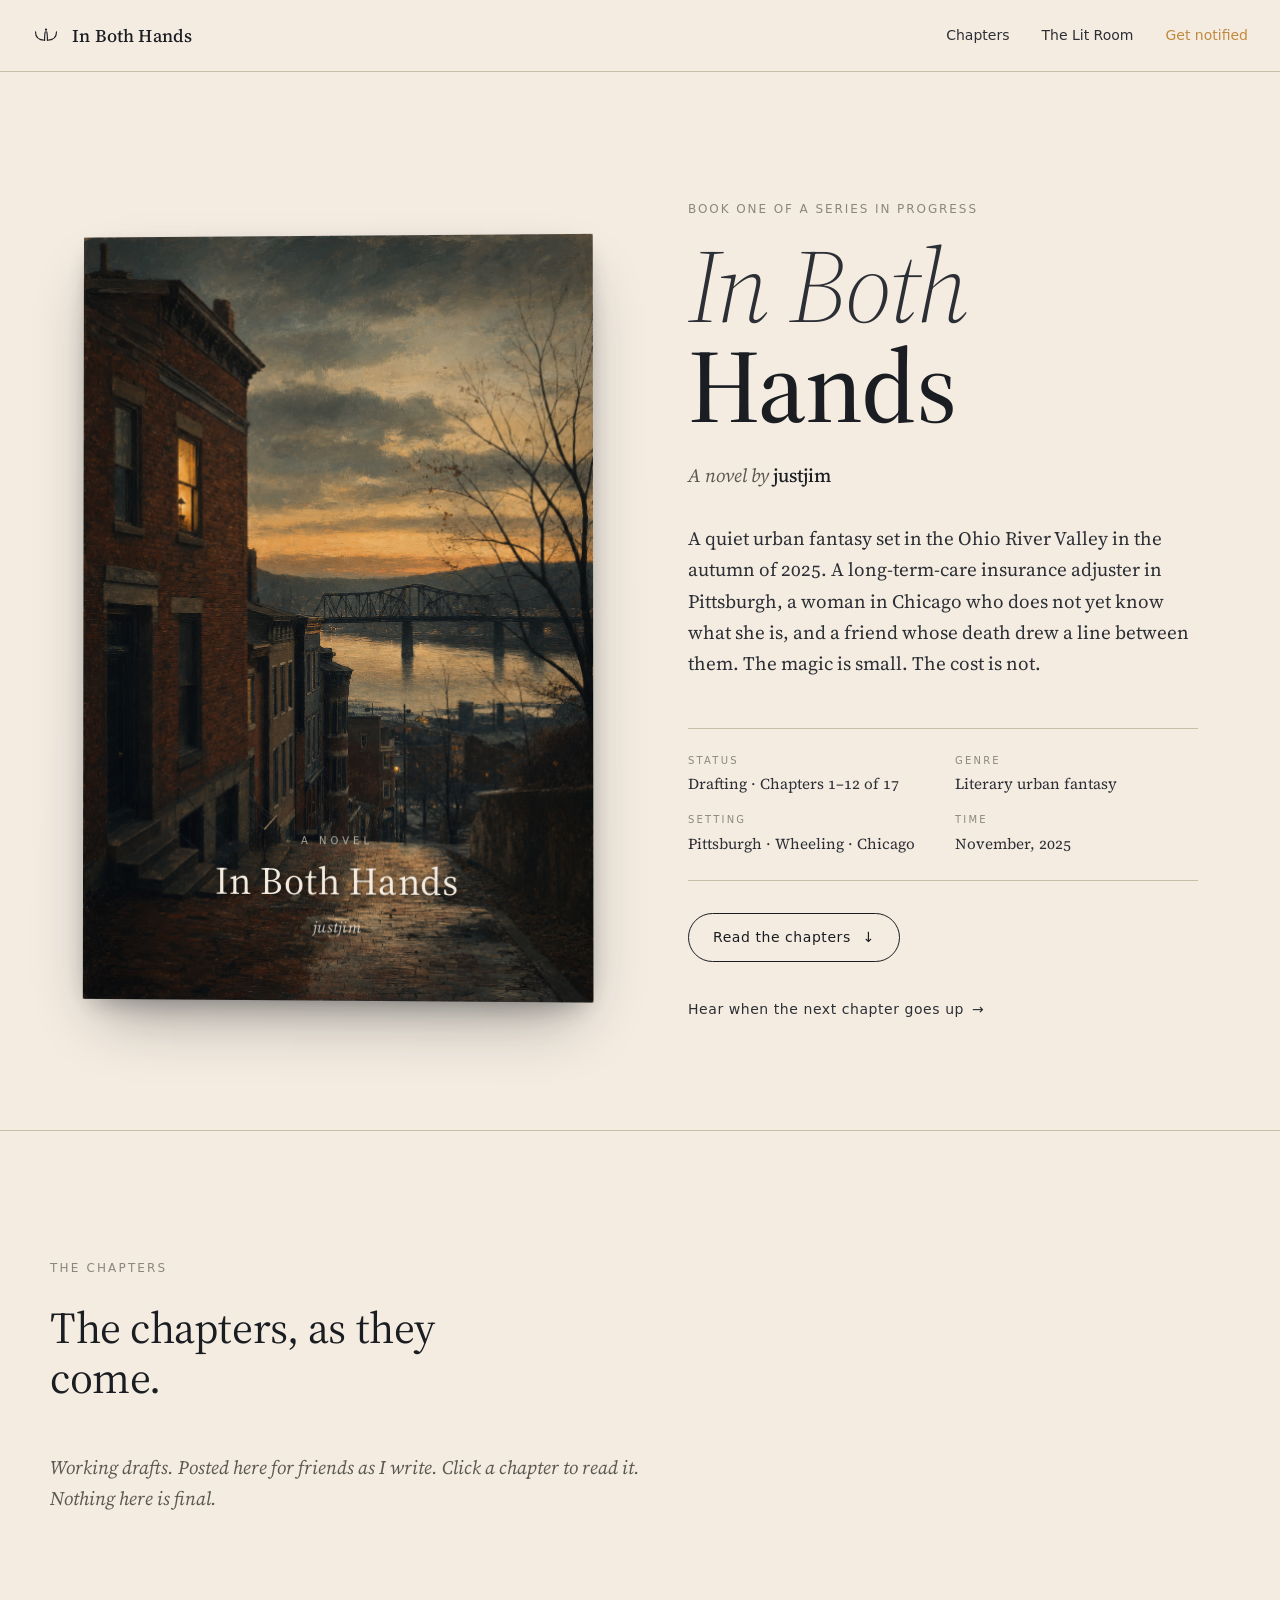
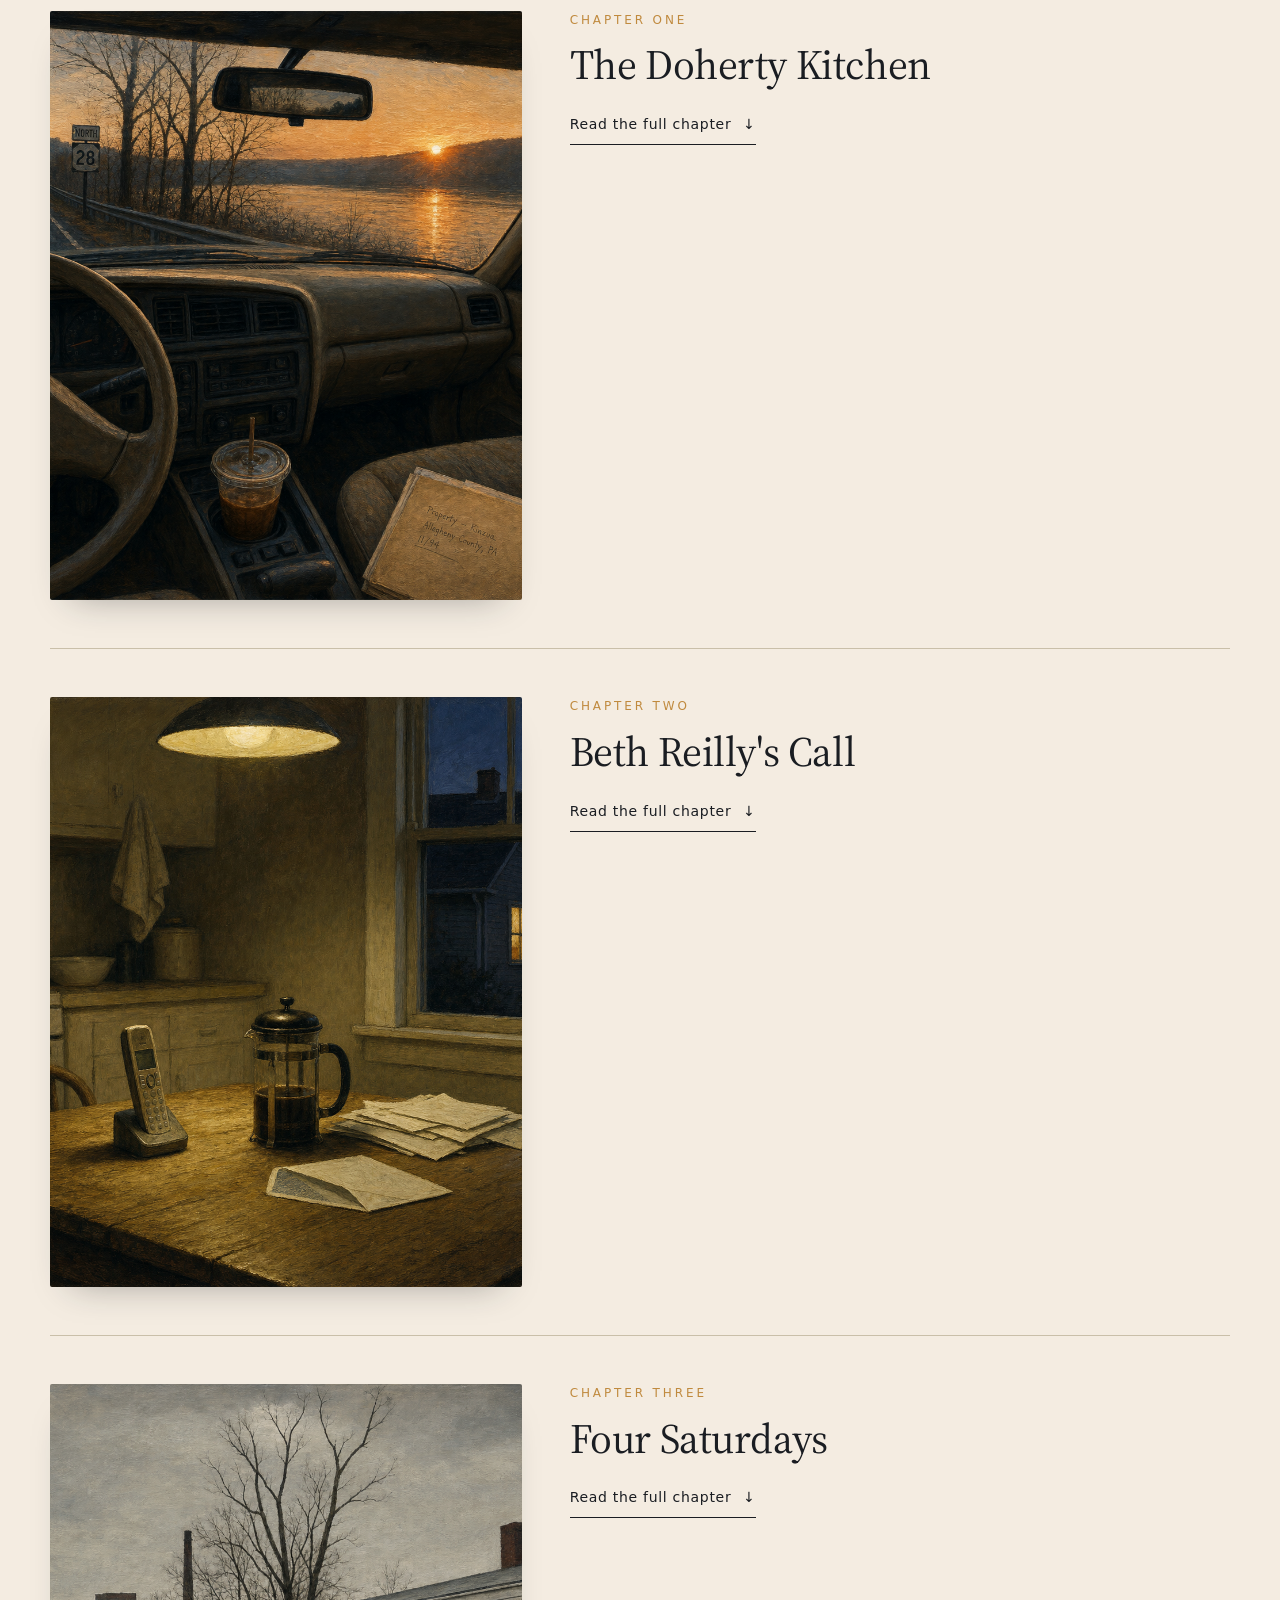
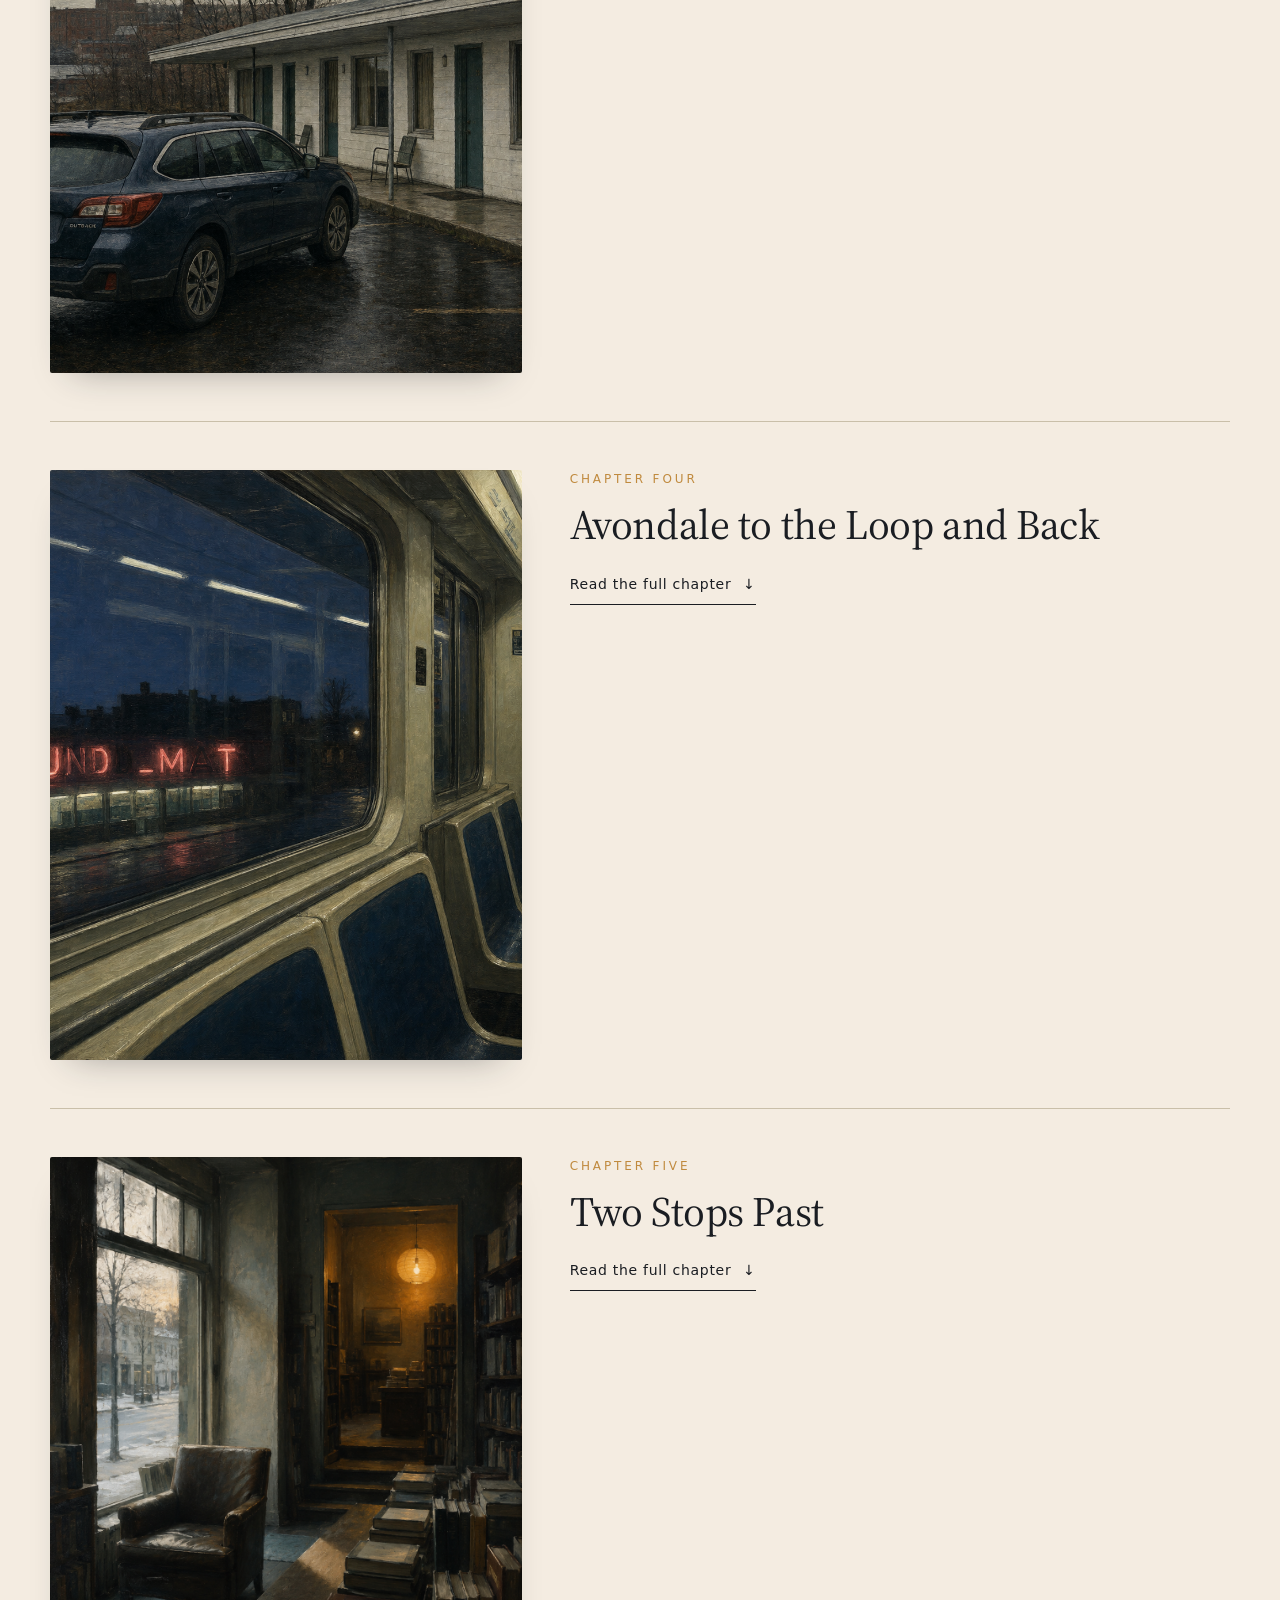
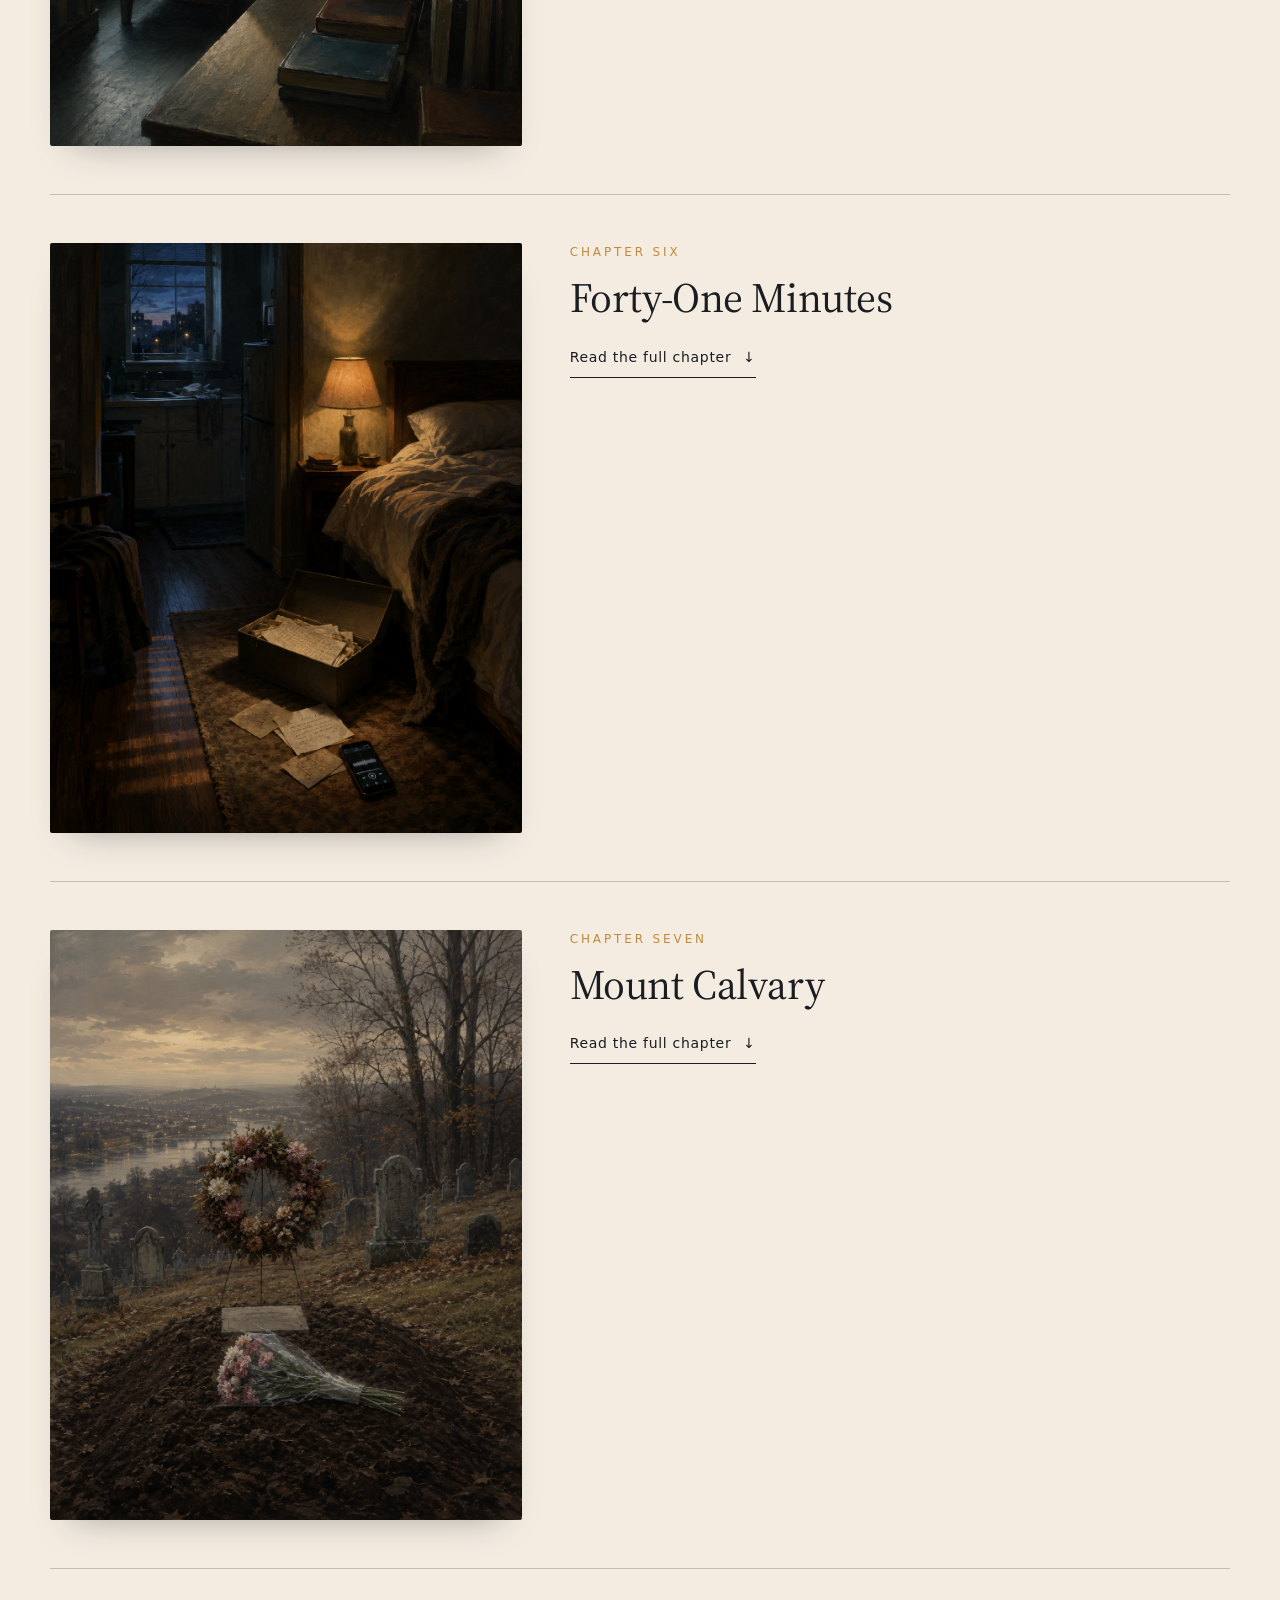
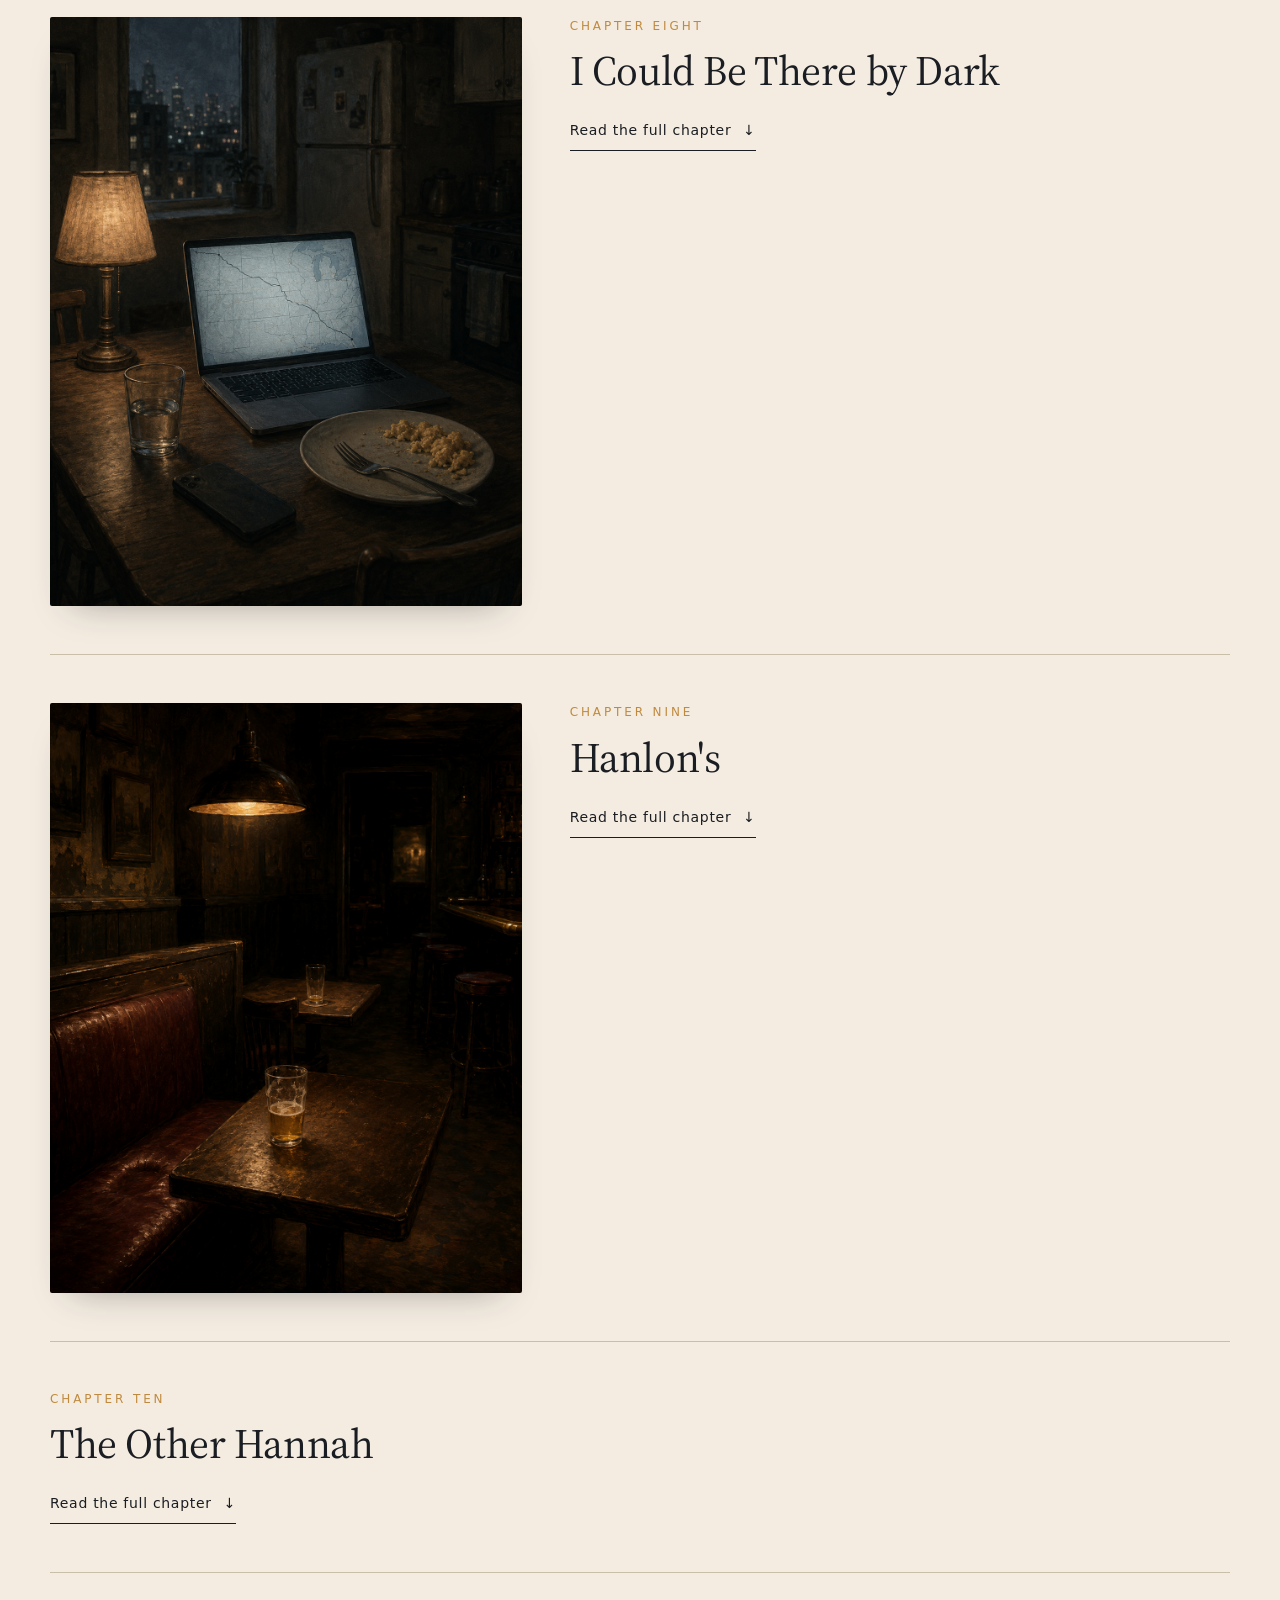
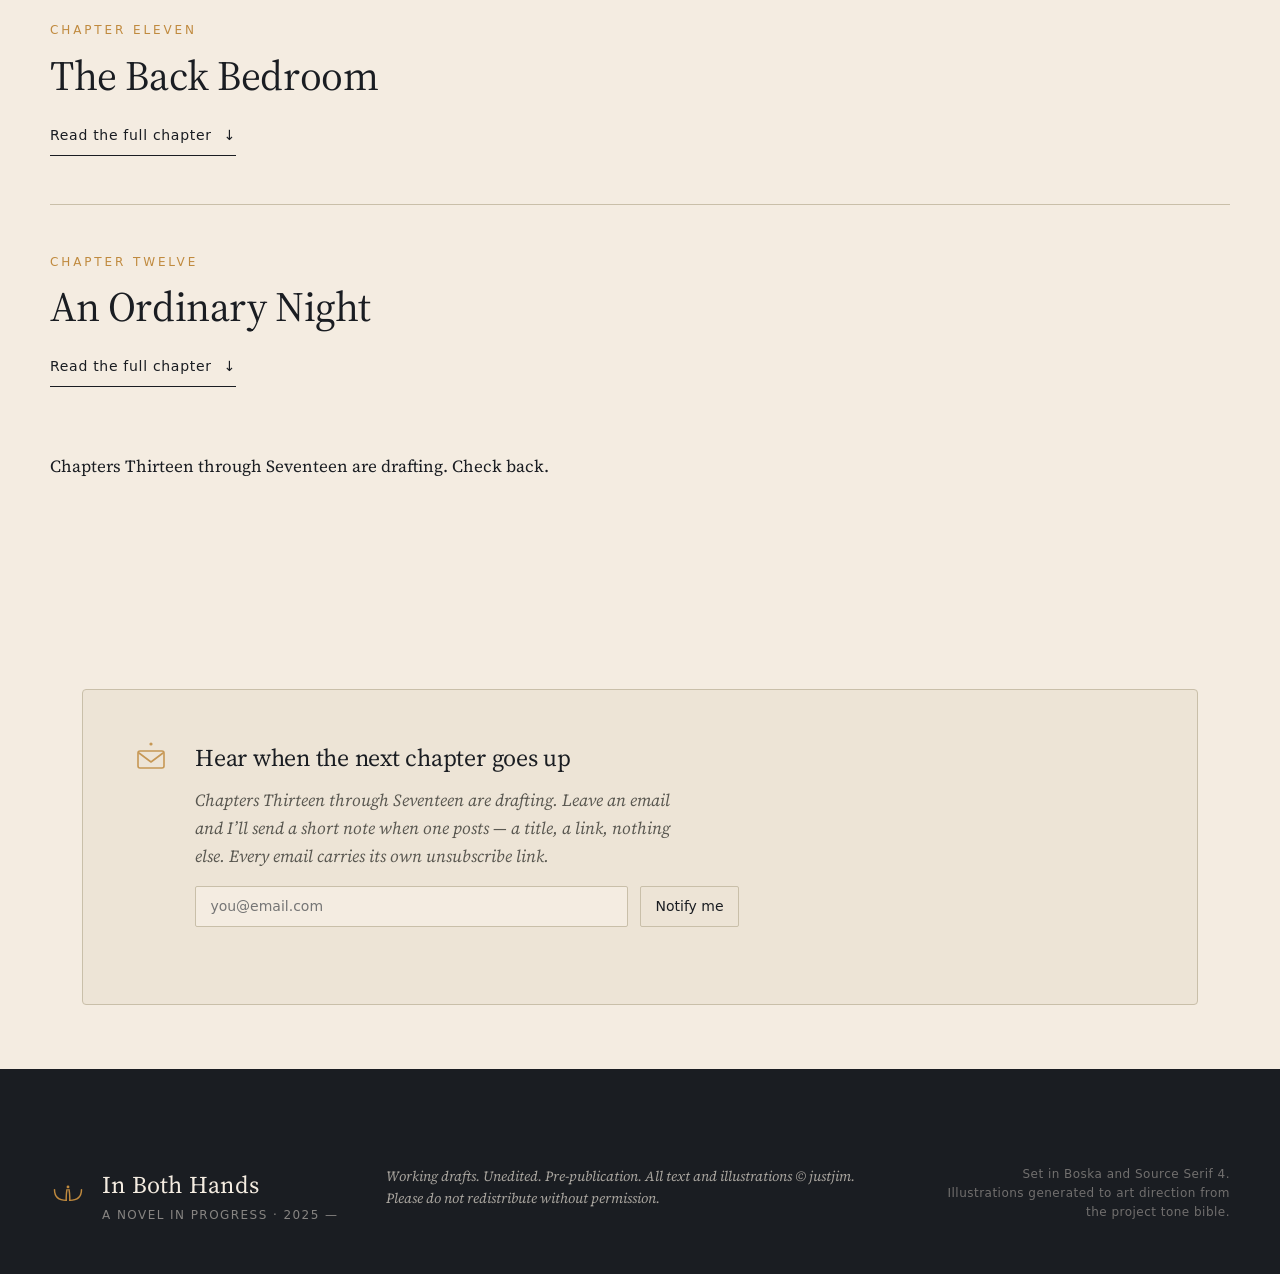
==== commit a89b98b1: "feat: publish chapters 10-12, voice pass on 4-9, fix italics site-wide Mounts the rev3 package: Chap" ====
--- a/in-both-hands.html
+++ b/in-both-hands.html
@@ -4,7 +4,7 @@
 <meta charset="utf-8" />
 <meta name="viewport" content="width=device-width, initial-scale=1" />
 <title>In Both Hands — a novel in progress</title>
-<meta name="description" content="A subtle urban fantasy in the Ohio River Valley. Drafts of the first nine chapters, character notes, and the world of the novel in progress." />
+<meta name="description" content="A subtle urban fantasy in the Ohio River Valley. Drafts of the first twelve chapters, character notes, and the world of the novel in progress." />
 <meta name="theme-color" content="#1a1d22" />
 
 <!-- Fonts: Boska (display, literary) + Source Serif 4 (body) + Inter (UI micro) -->
@@ -75,7 +75,7 @@
       drew a line between them. The magic is small. The cost is not.
     </p>
     <div class="hero__meta">
-      <div><span class="meta__k">Status</span><span class="meta__v">Drafting · Chapters 1–7 of 17</span></div>
+      <div><span class="meta__k">Status</span><span class="meta__v">Drafting · Chapters 1–12 of 17</span></div>
       <div><span class="meta__k">Genre</span><span class="meta__v">Literary urban fantasy</span></div>
       <div><span class="meta__k">Setting</span><span class="meta__v">Pittsburgh · Wheeling · Chicago</span></div>
       <div><span class="meta__k">Time</span><span class="meta__v">November, 2025</span></div>
@@ -134,7 +134,7 @@
 <p>"I have coffee."</p>
 <p>"Tea is fine, ma'am."</p>
 <p>She poured. She sat down across from me. She did not fold her hands. Her hands went to the binder and opened it.</p>
-<p>She had the records ready. The oncologist's letter. The diagnosis. The latest imaging report. The prognosis letter, which the oncologist had written three weeks ago in the careful neutral language of a man writing for an insurance company on behalf of a patient who had been his patient for eight months. *Life expectancy of less than six months.* I read the letter. I read the imaging report. I read the diagnosis. I made notes.</p>
+<p>She had the records ready. The oncologist's letter. The diagnosis. The latest imaging report. The prognosis letter, which the oncologist had written three weeks ago in the careful neutral language of a man writing for an insurance company on behalf of a patient who had been his patient for eight months. <em>Life expectancy of less than six months.</em> I read the letter. I read the imaging report. I read the diagnosis. I made notes.</p>
 <p>My chest was heavy. It was the kind of heavy that came sometimes when I sat with paper. I had read a thousand letters like this. The weight did not get smaller across a career. It got the shape it had.</p>
 <p>She watched me read.</p>
 <p>"You'll send it in today."</p>
@@ -168,7 +168,7 @@
 <p>"I'm tired."</p>
 <p>The pressure between my eyebrows sharpened the way it did when the light over the table was wrong.</p>
 <p>She said it without looking up. She said it the way you say a thing you have not said and that you have been carrying because the not-saying was the carrying. She said it once. She did not say it again.</p>
-<p>The weight in my chest changed shape. It moved from the front of my sternum to somewhere lower and broader, and it sat there. I put my hand against my own chest without thinking. I took it down again. I sat with her. I did not say *that's normal* and I did not say *anyone would feel that way* and I did not say any of the things people had been saying to her for eight months that had not helped her. I sat with her. The pressure in my brow was specific now. The weight in my chest had settled into the shape of something I had been carrying my whole adult life and that I did not have a name for.</p>
+<p>The weight in my chest changed shape. It moved from the front of my sternum to somewhere lower and broader, and it sat there. I put my hand against my own chest without thinking. I took it down again. I sat with her. I did not say <em>that's normal</em> and I did not say <em>anyone would feel that way</em> and I did not say any of the things people had been saying to her for eight months that had not helped her. I sat with her. The pressure in my brow was specific now. The weight in my chest had settled into the shape of something I had been carrying my whole adult life and that I did not have a name for.</p>
 <p>After a while she breathed out. The breath was quiet. The breath had the smallness of a thing that had been ready to come for a long time and that was, finally, in a room that would let it.</p>
 <p>"Thank you," she said.</p>
 <p>"Yes ma'am."</p>
@@ -198,7 +198,7 @@
 <p>"He comes most days."</p>
 <p>"Does he."</p>
 <p>"Pop's wife liked cardinals."</p>
-<p>He said it like that. *Pop's wife.* He was telling me about his mother. He was telling me what his father had said to him, sixty years ago, about the woman who had been Pop's wife and not yet my grandmother. I did not correct him. I had learned in the first year not to correct him. The story was the story he had today and the story was a story he had told me before, when he had told it as his own.</p>
+<p>He said it like that. <em>Pop's wife.</em> He was telling me about his mother. He was telling me what his father had said to him, sixty years ago, about the woman who had been Pop's wife and not yet my grandmother. I did not correct him. I had learned in the first year not to correct him. The story was the story he had today and the story was a story he had told me before, when he had told it as his own.</p>
 <p>"She liked them too," I said. "Mom."</p>
 <p>He looked at me. There was a moment in which he was looking at me and not at the past.</p>
 <p>"Yes," he said. "She did."</p>
@@ -314,12 +314,12 @@
 <hr class="section-break" />
 <p>After a while I stood up. The kettle was still warm but not warm enough. I put it back on and waited for it. When it had come up again I poured the water into the press over the grounds I had ground before any of this had happened, and I pushed the lid down loose and waited, and when it was done I poured a mug and held it.</p>
 <p>The mug was hot in both hands.</p>
-<p>I had been twenty-six. April of 1995. The Foodland on Hancock Avenue, on a Saturday afternoon, after I had stopped on the way to Helen's to pick up the thing she had asked me to pick up. The friend had been on the cereal aisle. She had been thirty-six. She had said *Gene* and I had said her name and we had talked for five minutes. About my father. About her hospital. About the weather in Wheeling, which was the weather in Pittsburgh an hour delayed. She had said *we should get coffee.* I had said *yes, definitely, I'd like that.* We had both meant it. There had been a sale sign for Quaker Oats behind her and a fluorescent overhead with two bulbs slightly out of phase. I had registered both. I had gone back to Pittsburgh on Sunday. She had gone back to Wheeling on Sunday. Coffee could be the next month, or the one after, and then it could not be, because I had been at a new job and she had been on shift and there was no hurry for any of it.</p>
+<p>I had been twenty-six. April of 1995. The Foodland on Hancock Avenue, on a Saturday afternoon, after I had stopped on the way to Helen's to pick up the thing she had asked me to pick up. The friend had been on the cereal aisle. She had been thirty-six. She had said <em>Gene</em> and I had said her name and we had talked for five minutes. About my father. About her hospital. About the weather in Wheeling, which was the weather in Pittsburgh an hour delayed. She had said <em>we should get coffee.</em> I had said <em>yes, definitely, I'd like that.</em> We had both meant it. There had been a sale sign for Quaker Oats behind her and a fluorescent overhead with two bulbs slightly out of phase. I had registered both. I had gone back to Pittsburgh on Sunday. She had gone back to Wheeling on Sunday. Coffee could be the next month, or the one after, and then it could not be, because I had been at a new job and she had been on shift and there was no hurry for any of it.</p>
 <p>I had been standing in the cereal aisle inside my head for thirty years.</p>
 <p>I set it down.</p>
 <p>I drank what was in the mug. I drank it slowly. Olive was no longer in the kitchen; she had gone to the bedroom, the way she sometimes did in the evening when the kitchen was done with her. I walked down the hall. She was on the throw at the foot of the bed, breathing the small breath. I sat on the edge of the mattress and put my hand on her side. She was warm. She did not open her eyes.</p>
 <p>I sat there for a while. I did not turn on the lamp.</p>
-<p>After a while I went back to the kitchen. The envelope with the address was on the table. *Mount Calvary Cemetery, Wheeling, West Virginia.* The writing was steady.</p>
+<p>After a while I went back to the kitchen. The envelope with the address was on the table. <em>Mount Calvary Cemetery, Wheeling, West Virginia.</em> The writing was steady.</p>
 <p>I picked up the cordless and held it and put it back in the cradle. I did not call Helen. Helen called me Sundays; this was not a thing to put into her Friday. I would tell her on Sunday. I would tell her in the slow way of telling her. I would not tell my father. There was no version of telling my father that landed anywhere.</p>
 <p>I rinsed the mug at the sink and left it on the rack. I stood at the sink a moment. The neighbor's window across the street was lit. He was at his sink. He was washing dishes. He had been washing dishes at six o'clock for twenty-three years and he was washing dishes at six o'clock tonight. He raised his hand without looking up. I raised mine. He had not looked up; I did not know if he had felt me look at him, or if it was the hour he raised his hand and he raised it whether or not anyone was at the window across the way.</p>
 <p>I thought about the drive.</p>
@@ -358,7 +358,7 @@
 <p>It was ten-fifteen.</p>
 <p>The bag was still by the door. The coat was still folded. I could have left at ten-fifteen and been in Wheeling by noon. I sat at the table for a few minutes and thought about it. The pressure across my brow had come on at six-thirty and not let up.</p>
 <p>I picked up the phone and called Beth.</p>
-<p>She answered on the third ring. I told her I had been delayed. I asked if next Saturday was all right. She said next Saturday was all right. She said she would tell Eileen. She said *thank you for calling.* Her voice had the same flatness it had had the previous Friday. The flatness was a thing I was getting to know about her voice.</p>
+<p>She answered on the third ring. I told her I had been delayed. I asked if next Saturday was all right. She said next Saturday was all right. She said she would tell Eileen. She said <em>thank you for calling.</em> Her voice had the same flatness it had had the previous Friday. The flatness was a thing I was getting to know about her voice.</p>
 <p>I hung up. I made eggs. I ate them at the kitchen table with Olive on my lap. The bag stayed by the door.</p>
 <p>I read the rest of the morning.</p>
 <hr class="section-break" />
@@ -395,7 +395,7 @@
 <p>"Gene."</p>
 <p>"Yes."</p>
 <p>"Edward will worry."</p>
-<p>She did not say *don't tell him.* She said *Edward will worry.* I knew what she meant. I would not tell him this weekend. I would tell her son in Phoenix tonight by text. I would tell my father next time I drove up, if he was clear enough that the day for the information to land in a way that would not just bewilder him.</p>
+<p>She did not say <em>don't tell him.</em> She said <em>Edward will worry.</em> I knew what she meant. I would not tell him this weekend. I would tell her son in Phoenix tonight by text. I would tell my father next time I drove up, if he was clear enough that the day for the information to land in a way that would not just bewilder him.</p>
 <p>"All right."</p>
 <p>She closed her eyes. The hand stayed in mine. The hand was the part of her she did not have to consciously hold up. The wrist was the part of her that had stopped working. The other parts of her had not changed but had aged eight years in the last hour, which was a thing I had watched happen to people for thirty years and had not gotten used to.</p>
 <p>The surgeon came at four. They wheeled Helen out. I went down to the cafeteria. I ate a thing that was a sandwich. I drank coffee that was burned. I sat at a small table by the window. The window faced the back of the parking lot and the field behind the hospital and the gray sky behind the field. The wall clock was twenty minutes fast. I knew this because I had eaten in this cafeteria when my father went in for his gallbladder in 2019 and the clock had been twenty minutes fast then.</p>
@@ -446,12 +446,12 @@
 <p>She closed her eyes again. The hand in mine had gotten warmer at some point in the hour. The pressure in my brow had not changed. The chest was the chest. I sat in the chair and Helen slept and the room was the room and the hospital was the hospital and the night went on as nights go on.</p>
 <hr class="section-break" />
 <p>The third Saturday was Joe Demko.</p>
-<p>I had not seen Joe Demko in eight years. He had been an adjuster at the firm I worked at before this one, the firm I left in 2006, and he had stayed there and retired from it in 2017, and I had gone to his retirement lunch at Atria's in Mt. Lebanon and we had said *we should get together* in the way men of our age and profession say *we should get together* and I had thought of him perhaps twice in the seven years since. He died on a Wednesday. The obituary was in the *Trib* on Friday afternoon. Visitation Saturday morning at the funeral home on Library Road in Bethel Park.</p>
-<p>I read the obituary at four on Friday. I sat in the kitchen with the laptop closed and the obituary up on my phone. The obituary said *Joseph A. Demko, 79.* It said *peacefully at home with family present.* It said his wife's name and his children's names and their towns. It said *in lieu of flowers.* I read the obituary twice.</p>
+<p>I had not seen Joe Demko in eight years. He had been an adjuster at the firm I worked at before this one, the firm I left in 2006, and he had stayed there and retired from it in 2017, and I had gone to his retirement lunch at Atria's in Mt. Lebanon and we had said <em>we should get together</em> in the way men of our age and profession say <em>we should get together</em> and I had thought of him perhaps twice in the seven years since. He died on a Wednesday. The obituary was in the <em>Trib</em> on Friday afternoon. Visitation Saturday morning at the funeral home on Library Road in Bethel Park.</p>
+<p>I read the obituary at four on Friday. I sat in the kitchen with the laptop closed and the obituary up on my phone. The obituary said <em>Joseph A. Demko, 79.</em> It said <em>peacefully at home with family present.</em> It said his wife's name and his children's names and their towns. It said <em>in lieu of flowers.</em> I read the obituary twice.</p>
 <p>I called Beth.</p>
-<p>She answered. I told her something had come up and I would come the following weekend. She said the following weekend was fine. She said she had been meaning to tell me Eileen was no better. She said Eileen's husband had come down from Erie. She said *take care of yourself, Gene.* She did not say *you said last week.* I noticed the not-saying.</p>
+<p>She answered. I told her something had come up and I would come the following weekend. She said the following weekend was fine. She said she had been meaning to tell me Eileen was no better. She said Eileen's husband had come down from Erie. She said <em>take care of yourself, Gene.</em> She did not say <em>you said last week.</em> I noticed the not-saying.</p>
 <p>Saturday I drove to Bethel Park. The funeral home was the funeral home on Library Road. I had been there twice before, both times for clients. I had not been there for someone I had once gotten coffee with at six in the morning.</p>
-<p>The room had a slow line and the line moved. I waited in it for fifteen minutes. Joe's wife was a woman named Donna whom I had met once at the retirement lunch and who recognized me from the eyes the way people do when their memory for faces is shorter than their memory for the shape of someone's eyes. She held my hand for a moment longer than she had held the hand of the man in front of me. I said the things you say. She said *thank you for coming.* She said *he liked you, you know.* I said I had not known. She said *he wouldn't have said.* She said something else, and I do not remember what she said.</p>
+<p>The room had a slow line and the line moved. I waited in it for fifteen minutes. Joe's wife was a woman named Donna whom I had met once at the retirement lunch and who recognized me from the eyes the way people do when their memory for faces is shorter than their memory for the shape of someone's eyes. She held my hand for a moment longer than she had held the hand of the man in front of me. I said the things you say. She said <em>thank you for coming.</em> She said <em>he liked you, you know.</em> I said I had not known. She said <em>he wouldn't have said.</em> She said something else, and I do not remember what she said.</p>
 <p>I went out to the car. I sat in the car in the parking lot for ten minutes. The brow pressure was the brow pressure. The chest was the chest.</p>
 <p>I drove home. The Subaru pulled slightly to the right somewhere on the Liberty Tunnel approach in a way it had not pulled the week before, and I made a note to take it in.</p>
 <p>I made it home by two. I could have left for Wheeling at two and arrived by four. I knew this. I sat on the porch with Olive for a while and the afternoon went and the porch was the porch and I did not go.</p>
@@ -468,11 +468,11 @@
 <p>I crossed into West Virginia somewhere I did not see the sign for. The road came off the high ground and started down toward the river. I had not been in West Virginia in thirty years. The trees were the trees of West Virginia and not the trees of Pennsylvania, which was a thing I had not known until I had not been in West Virginia for thirty years and was now back in it. The land was steeper. The houses on the hillsides were closer to the road.</p>
 <p>I needed gas. The needle had been at a quarter when I left and had been at less than a quarter at Washington and was now at the line. I took the first exit with a station sign and pulled into a station with three pumps and a small lit building behind them.</p>
 <p>The pump did not work.</p>
-<p>I tried to put my card in. The reader said *please see attendant.* I tried again. The reader said *please see attendant.* I went inside. The attendant was a young man with a phone in his hand and a name tag that said TAYLOR. Taylor looked up.</p>
+<p>I tried to put my card in. The reader said <em>please see attendant.</em> I tried again. The reader said <em>please see attendant.</em> I went inside. The attendant was a young man with a phone in his hand and a name tag that said TAYLOR. Taylor looked up.</p>
 <p>"Pump's down. Has been since yesterday. Sorry."</p>
 <p>"All three?"</p>
 <p>"The three out front. The other side's open. Two and four."</p>
-<p>I had not seen the other side. I went back out. I drove around. The other side had two pumps and one of them was the pump that worked. The pump that worked had a woman at it filling up a Cherokee. I waited. She finished. She drove off. I pulled forward. I filled the tank. I bought a coffee inside that I did not need. Taylor took my card. Taylor said *have a good one.*</p>
+<p>I had not seen the other side. I went back out. I drove around. The other side had two pumps and one of them was the pump that worked. The pump that worked had a woman at it filling up a Cherokee. I waited. She finished. She drove off. I pulled forward. I filled the tank. I bought a coffee inside that I did not need. Taylor took my card. Taylor said <em>have a good one.</em></p>
 <p>I had spent twenty-two minutes at the station.</p>
 <p>I got back on the interstate. I drove down toward the river. The exits for Wheeling came up. I took the exit for downtown.</p>
 <p>Wheeling came at me through the windshield the way a city does when you have not seen it in thirty years and were not certain in the moment of leaving it that you would ever see it again. The bridge over the river. The brick streets. The hill at the back of the city where I knew the cemetery was. The buildings I knew without knowing I knew them — the Capitol Theatre, the cathedral, the old hotel near the bridge. The city was the city it had been. The city had also done the things cities do across thirty years, which is to lose some buildings and gain others and let some blocks go and pull some blocks back.</p>
@@ -507,30 +507,27 @@
             <p>I have sunglasses on at eight-fifteen on a November Tuesday under a sky the color of a not-quite-clean window, and the woman on the bench at the California stop is looking at me like I am committing an offense against the dignity of weather, which is fair, but she has not had the year my eyes have.</p>
 <p>I take my seat at the end of the second car. Aiden was not at the bakery this morning — Aiden is the boy with the curls who keeps forgetting to charge me for things and is currently the closest thing I have to a meaningful relationship with another human being in this city — and so I had to buy my long-with-the-seeds from a woman I did not know, who charged me, which felt like a small bureaucratic injustice but which I bore.</p>
 <p>Two women in the row in front are arguing about whether one of them should get back together with someone named David. The one in the camel coat says David has finally listened. The one in the green hat says David's listening is a thing that has a half-life. The one in the camel coat thinks about this for a minute and says, "Yeah, but the half-life is still long enough to enjoy."</p>
-<p>The train goes under at Western and the bars drop. My mother has not called. She is further down the recents list than she has ever been — below Maddie, below the dentist, below a number I do not recognize — and she used to live at the top, and I have been letting the slippage be nothing. She is busy. She is grieving; she lost her closest friend last month, and I have done the right things from a distance and not once managed to be in the same quiet with her. The quiet has started to feel like weather and not like my mother. Ok, I think; I will call her now, before the office, before I can decide not to. I get her name up under my thumb and the screen holds on the spinning circle the way it holds down here in the dark, and I wait, and then I am not waiting — the phone is face-down on my knee and I did not decide to put it there and the call is not made. The text from Maddie is still on my lock screen from yesterday: *do u think a person can love their job and also fully not care if it gets hit by an asteroid.* I will answer at lunch. I will say yes.</p>
-<p>The Blue Line at Clark and Lake is a fluorescent room with people in it pretending they are not in the same fluorescent room together, and I cross the platform and go up the stairs because I like the stairs and I do not like the escalator on Tuesdays. My building has the revolving door I have an opinion about — the door turns a half-beat ahead of you, which is either generous or condescending depending on your mood, and Tuesday is a generous-door day. Twenty-four has the gray carpet and the gray walls and the windows that face north, which is my favorite kind of light to work in and which I would not have known I had a favorite kind of light to work in until I worked here. I plug in the laptop. I get the okay coffee from the third pot. The first three emails are from Houston, and I love Houston, but Houston needs to send fewer emails in the morning.</p>
+<p>The train goes under at Western and the bars drop. My mother has not called. She is further down the recents list than she has ever been — below Maddie, below the dentist, below a number I do not recognize — and she used to live at the top, and I have been letting the slippage be nothing. She is busy. She is grieving; she lost her closest friend last month, and I have done the right things from a distance and not once managed to be in the same quiet with her. The quiet has started to feel like a setting and not like my mother. Ok, I think; I will call her now, before the office, before I can decide not to. I get her name up under my thumb and the screen holds on the spinning circle the way it holds down here in the dark, and I wait, and then I am not waiting — the phone is face-down on my knee and I did not decide to put it there and the call is not made. The text from Maddie is still on my lock screen from yesterday: <em>do u think a person can love their job and also fully not care if it gets hit by an asteroid.</em> I will answer at lunch. I will say yes.</p>
+<p>The Blue Line at Clark and Lake is a fluorescent room with people in it pretending they are not in the same fluorescent room together, and I cross the platform and go up the stairs because I like the stairs and I do not like the escalator on Tuesdays. My building has the revolving door I have an opinion about — the door turns a half-beat ahead of you, which is either generous or condescending depending on your mood, and Tuesday is a generous-door day. Twenty-four has the gray carpet and the gray walls and the windows that face north. North light is my favorite light to work in, and I would not have known I had a favorite until I worked here. I plug in the laptop. I get the okay coffee from the third pot. The first three emails are from Houston, and I love Houston, but Houston needs to send fewer emails in the morning.</p>
 <hr class="section-break" />
 <p>The nine-thirty is six of us in the small conference room and a screen at the head of the table with a routing diagram I made yesterday. My boss is Cara. Cara came up through operations and crossed into something that does not have a clean name on the org chart, and Cara wears the same chunky glasses she has worn for twelve years because she said in a town hall once that the glasses were the only fight she was willing to have with herself before nine a.m.</p>
 <p>The room knows what the meeting is about before anyone says it. Sales wants IT to do something IT does not want to do. My job is to put the map up at the moment in the conversation where the map will do the most work.</p>
-<p>The moment comes at minute eleven. I put the map up. The sales guy — Brendan, who is fine — leans forward. The IT guy — Marcus, who is also fine — frowns at the screen and then frowns less. I do not say anything for almost a minute. Then I say the thing that lets Marcus arrive at the conclusion he is already most of the way to, which is that the routing change is going to be a pain but not the kind of pain he was bracing for. Marcus nods. Brendan nods. Cara does not look at me but she does the small thing she does with her shoulders that I have learned means *good*.</p>
+<p>The moment comes at minute eleven. I put the map up. The sales guy — Brendan, who is fine — leans forward. The IT guy — Doug, who is also fine — frowns at the screen and then frowns less. I do not say anything for almost a minute. Then I say the thing that lets Doug arrive at the conclusion he is already most of the way to: the routing change is going to be a pain, but not the pain he was bracing for. Doug nods. Brendan nods. Cara does not look at me but she does the small thing she does with her shoulders that I have learned means <em>good</em>.</p>
 <p>In the hallway after, Cara says: "Tuesdays."</p>
 <p>I say: "Tuesdays."</p>
 <p>She walks the other way.</p>
-<p>The kitchen has the bad coffee and the worse coffee and the okay coffee, and Aaron comes in while I am topping up from the okay coffee, and the law of office kitchens is that we have three seconds to acknowledge each other or it becomes a thing, and we hit each other at the second-and-a-halfth second, which is the upper bound of acceptable. He gets the worse coffee. We dated for a while when I first moved here, when I was lonely in the particular way you are lonely in a new city, and then it ended — easily, no scene, the way a tide goes out — and I cannot now remember how it ended, or why, or which of us said the thing that ended it, only that it did and that it cost me nothing. He is seeing someone two teams over now. I am glad for him, or I am nothing; I cannot find the feeling that would tell me which. He nods on his way out. I am holding the mug a half-second longer than the moment is asking me to. I move my hand.</p>
-<p>At my desk I answer Maddie. I send back a picture of a stapler with the message *the office has a stapler week.* She sends the laughing-crying. I am, again, the kind of person who has a job with staplers in it, but I have Maddie, so this is fine.</p>
+<p>The kitchen has the bad coffee and the worse coffee and the okay coffee, and Aaron comes in while I am topping up from the okay coffee, and the law of office kitchens is that we have three seconds to acknowledge each other or it becomes a thing, and we hit each other at the second-and-a-halfth second — the upper bound of acceptable. He gets the worse coffee. We dated for a while when I first moved here, when I was new and lonely in the way I have now been new and lonely in seven cities, and then it ended — easily, no scene, the way a tide goes out — and I cannot now remember how it ended, or why, or which of us said the thing that ended it, only that it did and that it cost me nothing. He is seeing someone two teams over now. I am glad for him, or I am nothing; I cannot find the feeling that would tell me which. He nods on his way out. I am holding the mug a half-second longer than the moment is asking me to. I move my hand.</p>
+<p>At my desk I answer Maddie. I send back a picture of a stapler with the message <em>the office has a stapler week.</em> She sends the laughing-crying. I am, again, the kind of person who has a job with staplers in it, but I have Maddie, so this is fine.</p>
 <p>Lunch is the salad from the place on the corner where the woman behind the counter assembles things faster than I think is theoretically possible. I eat it at my desk while reading something on my phone that I will not remember reading. The afternoon is one call and a back-and-forth on Slack with the Houston manager about an invoice she has the wrong version of and that I send her in a way that lets her tell her boss she found it herself. At four I take the headache pills — two-p.m.-pills-plus-two-hours, my system for not letting the day slide sideways at its end. At five-oh-three I close the laptop.</p>
-<p>Priya is in the elevator and I have not seen Priya since the all-hands, and we do the standard — *how are you* / *fine* / *Tuesday* / *yeah* — except Priya says *I keep meaning to ask if you ever found that café on Clybourn* and I say *yes I did* and she says *was it the one* and I say *yeah, the one with the chairs that look like your grandmother's chairs* and she laughs, and Priya has the kind of laugh that is louder than Priya is, and I have liked Priya since the first time I heard her laugh in a meeting in March. The doors open at the lobby and we say have a good night and both of us mean it.</p>
-<hr class="section-break" />
-<p>The Brown Line going back is quieter than the Blue Line coming in, which is one of the small geographic injustices I have made peace with. I stand because there is a woman with a bag on the next seat who needs the seat for her bag and I do not feel like having that conversation. At California the wind off the river is a different wind at six-twenty than it was at eight-fifteen, and I like the six-twenty wind more. The neon at the laundromat is missing the same three letters it was missing in September. Through the window the woman at the folding table is folding, as she has been every Tuesday for the fourteen months I have been walking past this laundromat. I have come to feel that she is part of the structure of California Avenue and that if she stopped folding the avenue would notice.</p>
-<p>I stop at the kebab place because I do not want to make dinner. Yusuf sees me come in and turns to the kitchen and calls back something in Turkish, and I have ordered the same thing for fourteen months in a row and the calling-back is the only part of the order I am responsible for, which is the kind of relationship I am happy to be in. I sit at the small table by the window. Yusuf brings me extra of the white sauce because Yusuf is the kind of man who notices that you finished the white sauce last time. I eat the food. I leave the right amount of money on the table. He says *take care.* I say *you too.*</p>
+<p>Priya is in the elevator and I have not seen Priya since the all-hands, and we do the standard — <em>how are you</em> / <em>fine</em> / <em>Tuesday</em> / <em>yeah</em> — except Priya says <em>I keep meaning to ask if you ever found that café on Clybourn</em> and I say <em>yes I did</em> and she says <em>was it the one</em> and I say <em>yeah, the one with the chairs that look like your grandmother's chairs</em> and she laughs, and Priya has the kind of laugh that is louder than Priya is, and I have liked Priya since the first time I heard her laugh in a meeting in March. The doors open at the lobby and we say have a good night and both of us mean it.</p>
+<hr class="section-break" />
+<p>The Brown Line going back is quieter than the Blue Line coming in — one of the small geographic injustices I have made peace with. I stand because there is a woman with a bag on the next seat who needs the seat for her bag and I do not feel like having that conversation. At California the wind off the river is a different wind at six-twenty than it was at eight-fifteen, and I like the six-twenty wind more. The neon at the laundromat is missing the same three letters it was missing in September. Through the window the woman at the folding table is folding, as she has been every Tuesday for the fourteen months I have been walking past this laundromat. I have come to feel that she is part of the structure of California Avenue and that if she stopped folding the avenue would notice.</p>
+<p>I stop at the kebab place because I do not want to make dinner. Yusuf sees me come in and turns to the kitchen and calls back something in Turkish, and I have ordered the same thing for fourteen months in a row and the calling-back is the only part of the order I am responsible for: the kind of relationship I am happy to be in. I sit at the small table by the window. Yusuf brings me extra of the white sauce because Yusuf is the kind of man who notices that you finished the white sauce last time. I eat the food. I leave the right amount of money on the table. He says <em>take care.</em> I say <em>you too.</em></p>
 <p>The walk from the kebab place to my building is three blocks. The lamp by my front door has been replaced since last week, which means somebody has replaced it, which means I live in the kind of building in the kind of neighborhood where lamps get replaced. This is the kind of thing I noticed in Boulder and that I am still noticing here. Chicago is still the city after Boulder. It will be the city after Boulder until I decide it isn't.</p>
-<p>In the apartment I put the keys in the bowl. I take off the coat. I go past the corkboard by the door — postcards, a card with a sailboat on it, a receipt for a doctor's appointment I forgot I had — and turn on the overhead, and three minutes later the lamp on the timer comes on, which is the small daily argument the lamp and I are having about which of us is in charge of light in this room.</p>
+<p>In the apartment I put the keys in the bowl. I take off the coat. I go past the corkboard by the door — postcards, a card with a sailboat on it, a receipt for a doctor's appointment I forgot I had — and turn on the overhead, and three minutes later the lamp on the timer comes on, the small daily argument the lamp and I are having about which of us is in charge of light in this room.</p>
 <p>The radio in the kitchen is at the news because I forgot to turn it off this morning. At some point between the second and third sentence of a story about a vote in committee the signal goes between things, and the room is briefly the not-quite-static the radio makes. I reach across the counter and nudge the dial. The news comes back.</p>
 <p>I put the kettle on. I do not make tea.</p>
-<p>I sit on the couch with my socks on. I take a picture of my own feet on the coffee table and send it to Maddie with no caption. Maddie sends back the heart. I close the phone. The radio in the next room is now telling a story about a road being closed for something, which is fine. The apartment has a Tuesday-night quiet. I sit in it.</p>
-            <div class="chapter__end">
-              <a href="#chapters" class="chapter__back">↑ Back to chapters</a>
-            </div>
+<p>I sit on the couch with my socks on. I take a picture of my own feet on the coffee table and send it to Maddie with no caption. Maddie sends back the heart. I close the phone. The radio in the next room is now telling a story about a road being closed for something, and that is fine. The apartment has a Tuesday-night quiet. I sit in it.</p>
           </div>
         </div>
       </li>
@@ -551,22 +548,22 @@
         <div class="chapter__body" id="ch5-body" hidden>
           <div class="chapter__body-inner">
             <p>Saturday morning in Avondale is the radio low in the kitchen and the kettle and the bag of okay coffee I have been working on for three weeks, and I sit at the small table by the window with the New Yorker piece I started in October — three columns and a peace with not finishing, the way I do not finish New Yorker pieces.</p>
-<p>Priya's text arrives at 12:40. *Sooo sorry, Olivia's daycare called, gotta grab her, do u hate me forever.* The text was sent at 11:58, which I see the way you see a clock with the wrong time and let go of, because by twelve-forty I am on the Blue Line at California with my hand on the rail and my coat unbuttoned, and the rail and the coat are doing their own kind of math that does not include the time-stamp on a text.</p>
-<p>The coffee was at one in Wicker Park, a place Priya picked, with the chairs Priya described twice as *the actual problem with the whole place* in a way that meant she liked them. I am dressed. I am on the train. I will get off somewhere and get coffee and have a Saturday. I send back the dragon emoji and the heart, which is the dialect Priya and I have not yet established but which I am hoping will become our dialect, and I close the phone and look out the window at the dark, because the train has gone under at Western.</p>
+<p>Priya's text arrives at 12:40. <em>Sooo sorry, Olivia's daycare called, gotta grab her, do u hate me forever.</em> The text was sent at 11:58. I see the wrongness of that the way I see the laundromat's missing letters, and let go of it, because by twelve-forty I am on the Blue Line at California with my hand on the rail and my coat unbuttoned, and the rail and the coat are doing a math of their own that does not include the time-stamp on a text.</p>
+<p>The coffee was at one in Wicker Park, a place Priya picked, with the chairs Priya described twice as <em>the actual problem with the whole place</em> in a way that meant she liked them. I am dressed. I am on the train. I will get off somewhere and get coffee and have a Saturday. I send back the dragon emoji and the heart, the dialect Priya and I have not established yet, though I am hoping it becomes our dialect, and I close the phone and look out the window at the dark, because the train has gone under at Western.</p>
 <p>I get off at Chicago.</p>
-<p>Damen had been the plan. I had said it to myself on the platform at California — *Damen, Damen, the third one* — and I had the platform muscle ready to step off, but the train pulled in and the doors opened and I was reading the poster on the inside of the car about ovarian cancer screening and I missed the step, and then Division was the next chance, and I was thinking about my own mother and what the screening schedule was for women her age and whether she had told me what the schedule was, and Division came and went, and at Chicago I stepped off, and the train pulled away, and I stood on the platform and registered the math of being two stops past where I meant to be, which was a math I had not done on purpose but was not unhappy about doing.</p>
-<p>Up the stairs into the cold thin Saturday-afternoon sun. Chicago Avenue at Milwaukee is wider than the city has been for me in fourteen months, and I stand at the corner for a moment to let the size of the intersection do what it is going to do to my eyes, and then I turn left, because the wind is coming from the right and a person walks into the wind on a Saturday only if the person has a particular kind of constitution, which is not mine.</p>
-<p>I have been in this part of the city twice. Once for a wedding on Augusta two summers ago, someone Maddie knew tangentially, where I was Maddie's plus-one without Maddie there — she had bailed at the last second and I had gone anyway because I had the dress. Once for a doctor my insurance directory sent me to about the headaches, in a building I do not now remember. The neighborhood and I have a relationship of two-degrees-of-vague-recall, which is one degree more than nothing and one degree less than I-have-been-here.</p>
+<p>Damen had been the plan. I had said it to myself on the platform at California — <em>Damen, Damen, the third one</em> — and I had the platform muscle ready to step off, but the train pulled in and the doors opened and I was reading the poster on the inside of the car about ovarian cancer screening and I missed the step, and then Division was the next chance, and I was thinking about my own mother and what the screening schedule was for women her age and whether she had told me what the schedule was, and Division came and went, and at Chicago I stepped off, and the train pulled away, and I stood on the platform and registered the math of being two stops past where I meant to be, which was a math I had not done on purpose but was not unhappy about doing.</p>
+<p>Up the stairs into the cold thin Saturday-afternoon sun. Chicago Avenue at Milwaukee is wider than the city has been for me in fourteen months, and I stand at the corner for a moment to let the size of the intersection do what it is going to do to my eyes, and then I turn left, because the wind is coming from the right and a person walks into the wind on a Saturday only if the person has a particular kind of constitution. Mine is not it.</p>
+<p>I have been in this part of the city twice. Once for a wedding on Augusta two summers ago, someone Maddie knew tangentially, where I was Maddie's plus-one without Maddie there — she had bailed at the last second and I had gone anyway because I had the dress. Once for a doctor my insurance directory sent me to about the headaches, in a building I do not now remember. The neighborhood and I have a relationship of two-degrees-of-vague-recall, one degree more than nothing and one degree less than I-have-been-here.</p>
 <p>I walk.</p>
 <p>There is the smell of a bakery I do not pass, somewhere off the street I am on. There is a poster pasted onto the side of a closed bar — a band I have not heard of, a date in March, the photograph black-and-white. There is a third thing I do not see, and I turn down a side street I had not meant to turn down. A man across the street at the corner of Augusta and the next street is looking at me for the time it takes a person to register a stranger, and then he looks at me for a second longer than that. I move my eyes and keep walking and he does the same and I do not think about him again.</p>
-<p>The bookstore is on the side street I have turned onto, in a building I would have walked past if the door had been closed. The door is propped with a brick. There is a hand-lettered sign that says OPEN and a chalkboard with the day's hours, the *h* of *hours* lower than the *o*. I go in.</p>
+<p>The bookstore is on the side street I have turned onto, in a building I would have walked past if the door had been closed. The door is propped with a brick. There is a hand-lettered sign that says OPEN and a chalkboard with the day's hours, the <em>h</em> of <em>hours</em> lower than the <em>o</em>. I go in.</p>
 <hr class="section-break" />
 <p>The shop is one room and a back room. The front room has the reading chair by the window and the new books on a long table and the cash desk in the far corner with a man in his sixties behind it reading something thick. The back room has the used books on shelves and the floor of the back room is two steps down from the floor of the front room, which I do not see until I have nearly stepped down and caught myself. The light in the front room is the cold Saturday light off the front window. The light in the back room is one bare bulb in a paper shade.</p>
 <p>Bea is in the reading chair.</p>
 <p>She is in the chair the way she used to be in the chair in the cartography lab at Madison — her legs folded under her, her shoulders against the back, a book open on her lap she is not looking at. She has cut her hair since Madison. She is looking out the window. She does not see me come in.</p>
 <p>I stand for a long time before I do anything. The man at the desk does not look up. The street outside makes its own small noises. A woman with a dog passes and the dog noses the brick that holds the door.</p>
 <p>"Bea," I say.</p>
-<p>She looks up. She does the thing a person does when their face has to catch up with a fact their face was not expecting. She says my name. She says *Hannah*, and she says it the way you say a name you have not said in a long time and that comes back unrusted. She gets up out of the chair and we hug, and she is thinner than she was in Madison, and I notice this without saying anything about it, and we hold on for a beat longer than two people who knew each other in cartography class generally hold on.</p>
+<p>She looks up. She does the thing a person does when their face has to catch up with a fact their face was not expecting. She says my name. She says <em>Hannah</em>, and the name comes out of her unrusted, like it has not been sitting in a drawer for eight years. She gets up out of the chair and we hug, and she is thinner than she was in Madison, and I notice this without saying anything about it, and we hold on for a beat longer than two people who knew each other in cartography class generally hold on.</p>
 <p>"I cannot believe this," she says.</p>
 <p>"I cannot either."</p>
 <p>"I live four blocks from here."</p>
@@ -576,7 +573,7 @@
 <p>We stand and stare at each other.</p>
 <p>"Sit down," she says.</p>
 <p>I sit. She moves a stack of books off the other chair — there is another chair, against the wall by the radiator, that I had not seen — and pulls it across to the window, and we sit by the window in the cold Saturday light, and the man at the desk turns a page.</p>
-<p>"How have you been," I say, which is the question I do not ordinarily ask because I do not ordinarily get the real answer, and she looks at her hands and she says, "My mother died six weeks ago."</p>
+<p>"How have you been," I say, a question I do not ordinarily ask because I do not ordinarily get the real answer, and she looks at her hands and she says, "My mother died six weeks ago."</p>
 <p>I do not say anything for a while.</p>
 <p>"I am so sorry," I say.</p>
 <p>"I know. Yes. Thank you."</p>
@@ -584,8 +581,8 @@
 <p>She is talking with her hands. She is using the hand-talking I do not remember her doing in Madison, but which she clearly has been doing for a while.</p>
 <p>She tells me she has been waking at four in the morning. Every day. She does not know what to do with the four hours before she has to be anywhere. She has been coming to this bookstore on Saturdays since the third Saturday because she does not want to be in her own apartment, where her mother had visited once, last April, for the weekend. She drinks a coffee at the place next door before they open. She sits in this chair from ten to one. She reads three pages of whatever she has picked up off the table. She goes home around two and she calls her father in Oregon, who answers but has nothing to say.</p>
 <p>I do not say anything for a long time. I move my hand toward hers on the arm of the chair. She moves hers to meet mine.</p>
-<p>After a while she surfaces out of her own telling, almost brisk, the way you do when you catch yourself having taken all the air in a room, and turns the question around to me. Am I still doing the maps. She remembers that I did the maps, which I had forgotten she would remember, and the remembering undoes me a little. Are my parents well. I tell her my mother and father are both in Minnesota and both fine, the clean version, true as far as it goes. There is a half-second where the conversation has a door in it — the door a person sharing grief leaves open for you to set your own down inside — and something in my chest moves toward it, and then the half-second closes and I have said nothing and we are past it. She asks if I am still in touch with anyone from the lab. No, I say. Not really. No, she says, not really either, and we sit a moment in the small particular grief of two people who knew the same people once and do not anymore.</p>
-<p>I do not remember what I say, when I start saying things. I remember it is not the things I have been told are the things to say. I am telling her about my mother — not the careful version this time but the old material, the strong feelings my mother has always had about the women in our family without ever once telling me what they are, which is a thing that is funny if you hold it at the right angle — and Bea is laughing at something I have said, and then I am laughing too, and we are still holding the arms of the chairs, and the man at the desk has not looked up.</p>
+<p>After a while she surfaces out of her own telling, almost brisk, catching herself at having taken all the air in the room, and turns the question around to me. Am I still doing the maps. She remembers that I did the maps, which I had forgotten she would remember, and the remembering undoes me a little. Are my parents well. I tell her my mother and father are both in Minnesota and both fine, the clean version, true as far as it goes. There is a half-second where the conversation has a door in it — the door a person sharing grief leaves open for you to set your own down inside — and something in my chest moves toward it, and then the half-second closes and I have said nothing and we are past it. She asks if I am still in touch with anyone from the lab. No, I say. Not really. No, she says, not really either, and we sit a moment in the small particular grief of two people who knew the same people once and do not anymore.</p>
+<p>I do not remember what I say, when I start saying things. I remember it is not the things I have been told are the things to say. I am telling her about my mother — not the careful version this time but the old material, the strong feelings my mother has always had about the women in our family without ever once telling me what they are, a thing that is funny if I hold it at the right angle — and Bea is laughing at something I have said, and then I am laughing too, and we are still holding the arms of the chairs, and the man at the desk has not looked up.</p>
 <p>We sit for an hour. The cold light in the front window has moved by the time we stand up. Bea has hugged me again and we have exchanged numbers — actually exchanged them, with the names typed in correctly — and she has gone to use the bathroom, and I have wandered over to the front table and put my hand on a book.</p>
 <p>The book is a novel I have heard of but not read, by a writer I have heard of but not read. I do not pick it up to look at the back. I take it to the man at the desk and he charges me cash and gives me a paper bag and I say thank you and he nods and I leave.</p>
 <p>Bea is on the sidewalk waiting for me. We hug a third time.</p>
@@ -594,16 +591,14 @@
 <p>We mean it both.</p>
 <hr class="section-break" />
 <p>The wind has shifted while we sat. It is at my back now. The neighborhood is the same neighborhood I walked through an hour and a half ago, but the light has gone a quarter-degree warmer at the edges, the way late November light goes warmer for the twenty minutes before it gives up, and I notice this without making more of it than that. My eyes do not hurt. The brow-pressure that has been a fact of every Saturday since I moved to Chicago is not present. I think about whether to take the pills and then I do not think about it.</p>
-<p>On the train I read a text from my mother — *call me when you can* — and my thumb has opened her name before I have decided anything, and I am most of the way to calling before I stop, because I do not want to call my mother from a train. I want to call her from the kitchen with the kettle on, the way you call a person when you mean to stay on the line. I write *will call you tonight,* and I mean it, and the wanting to call her is just there, easy, where lately it has been a thing I had to remind myself to feel. The recents list has her back at the top.</p>
+<p>On the train I read a text from my mother — <em>call me when you can</em> — and my thumb has opened her name before I have decided anything, and I am most of the way to calling before I stop, because I do not want to call my mother from a train. I want to call her from the kitchen with the kettle on, meaning to stay on the line. I write <em>will call you tonight,</em> and I mean it, and the wanting to call her is just there, easy, where lately it has been a thing I had to remind myself to feel. The recents list has her back at the top.</p>
 <p>I get off at California. The folder-of-laundry woman is in her window. The kebab place has Yusuf at the counter and he sees me through the glass and raises his hand, and I raise mine, but I keep walking, because I have the book in the bag and I want to be home.</p>
 <p>At my building the lamp by the door has not been replaced again. Same lamp from Tuesday. I let myself in. I put the keys in the bowl.</p>
 <p>I put the book on the kitchen table. I do not open it.</p>
 <p>The radio is still at the news. The kettle is where I left it. The lamp on the timer comes on at the time it is supposed to, which it sometimes does and sometimes does not. I put my hands on the counter and I stand for a while.</p>
-<p>I get the phone and I find Bea in the recents and I put her in favorites. The word *favorites* is the wrong word for what I am doing, but it is the phone's word, and the phone's word is good enough.</p>
+<p>I get the phone and I find Bea in the recents and I put her in favorites. The word <em>favorites</em> is the wrong word for what I am doing, but it is the phone's word, and the phone's word is good enough.</p>
 <p>I am buoyant. I do not know the word for it. The kitchen is quieter than it has been in a long time.</p>
-            <div class="chapter__end">
-              <a href="#chapters" class="chapter__back">↑ Back to chapters</a>
-            </div>
+<p>I put the kettle on and call my mother.</p>
           </div>
         </div>
       </li>
@@ -628,24 +623,21 @@
 <p>I do not own the album. I have never owned it. What I have instead is the kitchen it belongs to — yellow curtains, a window over a sink that is not this sink, a strip of grass between two driveways out past the glass — and I have never known whether that kitchen is a real kitchen I stood in before I was six or a kitchen I built later out of photographs, and the song does not care which it is. The song puts me in the kitchen. Maggie is in the next room. I am very small and the floor is cold.</p>
 <p>I take my hands out of the water and dry them and do not change the station. The lamp on the timer does not come on. It is past the time it comes on. I cross the room and turn it on by hand, and the room goes the color the lamp makes, and I do not think anything about the lamp.</p>
 <hr class="section-break" />
-<p>The shoebox is in the bedroom closet on the shelf above the hanging clothes, behind a box of cables I will never use and a winter hat I have lost and found and lost again. It once held a pair of boots from the Denver years. There is no writing on it. I do not need writing on it. I get it down, and the weight of it is the weight of paper, which is a weight that surprises you every time, and I sit on the floor with my back against the side of the bed.</p>
-<p>There are more than twenty of them. I do not count them. They are on the heavy paper she used, the fold sharp the first time and gone soft where I have opened them since. She started writing to me when I was in college, having decided, without telling me she had decided it, that I was a person you could send a real letter to. She wrote about books. She wrote about a shift that went wrong and a shift that went right and never named the hospital, because I knew the hospital. She wrote one whole letter about the river in November — the Ohio, the brown of it under a low sky, four paragraphs about a river — and I read it at twenty in a dorm room and thought it was a strange thing to send a person, and kept it. She wrote once about a patient she could not tell me about and told me about anyway, with everything taken out of it that would have made it the patient's, so that what was left was a woman in a bed and the one thing the woman had said. I wrote back less than she did, and worse, and she never once seemed to mind, which I took at twenty as proof she did not notice and understand now as the other thing entirely.</p>
+<p>The shoebox is in the bedroom closet on the shelf above the hanging clothes, behind a box of cables I will never use and a winter hat I have lost and found and lost again. It once held a pair of boots from the Denver years. There is no writing on it. I do not need writing on it. I get it down, and the weight of it is the weight of paper, lighter than what it is carrying, and I sit on the floor with my back against the side of the bed.</p>
+<p>There are more than twenty of them. I do not count them. They are on the heavy paper she used, the fold sharp the first time and gone soft where I have opened them since. She started writing to me when I was in college, having decided, without telling me she had decided it, that I was someone a real letter could go to. She wrote about books. She wrote about a shift that went wrong and a shift that went right and never named the hospital, because I knew the hospital. She wrote one whole letter about the river in November — the Ohio, the brown of it under a low sky, four paragraphs about a river — and I read it at twenty in a dorm room and thought it was a strange thing to send a person, and kept it. She wrote once about a patient she could not tell me about and told me about anyway, with everything taken out of it that would have made it the patient's, so that what was left was a woman in a bed and the one thing the woman had said. I wrote back less than she did, and worse, and she never once seemed to mind, which I took at twenty as proof she did not notice and understand now as the other thing entirely.</p>
 <p>I read three of them. I put them back in the order they were in, because the order they were in is the only thing in the box I can be sure of keeping right, and I set the lid on, and I do not get up.</p>
 <p>I take out my phone instead.</p>
 <p>It is in here too, the way the letters are in the box. A voice memo from last month. Forty-one minutes, the longest thing on the phone by a factor of ten, sitting in the list between a memo of a meeting I no longer remember and a memo of nothing, of the inside of my own coat.</p>
 <p>I recorded it because my hands were going to be in the cranberries and I did not want to write anything down. I propped the phone against the sugar and pressed the red circle and made the relish while she talked me through it. It is my mother's recipe. My mother gave it to me over the phone the year before and I made it wrong, and Maggie said give it here, and called me on a Saturday and walked me through my mother's recipe in her own voice, so that the relish on the counter that afternoon had all three of us in it. I did not think about that at the time. At the time it was a Saturday and a recipe.</p>
 <p>I play it.</p>
-<p>I do not skip to the end and I do not skip my own parts, even the part near the start where I say something stupid about zest and she laughs — she had a laugh that started lower than you expected it to and came up. I let the forty minutes be forty minutes. The cranberries are in it, the actual sound of them, the pop of them coming open in the pot. A pan set down. Water running somewhere on her end. Her telling me to taste it and tell her, and me tasting it, and the long quiet that is me tasting it, and her waiting through it. She is not in a hurry anywhere on the recording. She is never in a hurry on the recording, and I had not noticed at the time that she was not in a hurry.</p>
-<p>At thirty-eight minutes the recipe is done and we are only talking, and she asks me how I am, and I say I am fine, just tired, which was true and was also the thing you say, and she lets it sit for a second the way she let things sit, and then she says, *get some rest, sweetheart.* The file runs another minute or two — me saying I will, me saying thank you, her giving me the recipe one more time in case I lose the recording, both of us saying okay the number of times you say okay before you hang up — and then it ends the way a recording ends, all at once, into the sound of my own room.</p>
-<p>She did not call me sweetheart much. I know that now the way you know a thing you were not keeping track of and find you have kept track of anyway. She must have meant it. She would not have spent it otherwise.</p>
+<p>I do not skip to the end and I do not skip my own parts, even the part near the start where I say something stupid about zest and she laughs — she had a laugh that started lower than it had any business starting and came up. I let the forty minutes be forty minutes. The cranberries are in it, the actual sound of them, the pop of them coming open in the pot. A pan set down. Water running somewhere on her end. Her telling me to taste it and tell her, and me tasting it, and the long quiet that is me tasting it, and her waiting through it. She is not in a hurry anywhere on the recording. She is never in a hurry on the recording, and I had not noticed at the time that she was not in a hurry.</p>
+<p>At thirty-eight minutes the recipe is done and we are only talking, and she asks me how I am, and I say I am fine, just tired, which was true and was also only the thing I say, and she lets it sit for a second the way she let things sit, and then she says, <em>get some rest, sweetheart.</em> The file runs another minute or two — me saying I will, me saying thank you, her giving me the recipe one more time in case I lose the recording, both of us saying okay the number of times the two of us always said okay before hanging up — and then it ends the way a recording ends, all at once, into the sound of my own room.</p>
+<p>She did not call me sweetheart much. I was not keeping track. I find I kept track anyway. She must have meant it. She would not have spent it otherwise.</p>
 <p>I do not cry. I sit on the floor with the phone face-up beside the box and I wait to, and I do not, and I have stopped being surprised by this, since the morning my mother called, since the day I took off work and sat in this apartment and waited then too. The crying is somewhere. It is not here yet.</p>
-<p>What is here is the size of the apartment. The apartment has been this size all year and I am only now feeling the size of it, the way you feel the size of a room when one of the people who used to make it smaller is gone. I have been telling myself I am alone in the ordinary way, the kind of alone a person is in a new city, alone and fine, alone and busy, the way I was alone in Boulder and in Denver — and the telling has been working, and tonight, on the floor, it stops working for about as long as it takes the song to come around again in the kitchen, the same woman's voice, because the station is playing the whole side.</p>
+<p>What is here is the size of the apartment. The apartment has been this size all year and I am only now feeling the size of it, the size a room goes when one of the people who used to make it smaller is gone. I have been telling myself I am alone in the ordinary way, the kind of alone a person is in a new city, alone and fine, alone and busy, the way I was alone in Boulder and in Denver — and the telling has been working, and tonight, on the floor, it stops working for about as long as it takes the song to come around again in the kitchen, the same woman's voice, because the station is playing the whole side.</p>
 <p>And there is a thing under the aloneness that I get close to and do not pick up. That some of what I have been calling luck — the seat that was always there, the turn down the right street, Bea in the chair by the window a week ago as if she had been handed to me — sat somehow near this woman, near the plain fact of her being in my life, in a way I cannot make a sentence out of and do not try to. I get close to it. I set it down. It is not a thought that goes anywhere. It is a shape I can feel the edge of, the way at the sink I could feel the edge of the yellow-curtain kitchen, there and not mine to hold.</p>
 <p>It is dark out now. The song finishes and the station goes to a man talking low about the next record, and I do not get up to turn it off. I put the box back on the shelf above the clothes, because the floor is not where it lives. I do not pack a bag. I do not open the laptop. I do not look up how far it is to anywhere, because there is nowhere, tonight, I have decided to go.</p>
 <p>I lie down on top of the covers in my clothes and turn off the lamp, and the room goes to the dark it goes to — the streetlight through the blind in lines across the ceiling, the refrigerator in the kitchen finding its note and holding it. Maggie is in the apartment. I do not turn her out. I lie in my clothes in the dark and let the apartment be the size it is.</p>
-            <div class="chapter__end">
-              <a href="#chapters" class="chapter__back">↑ Back to chapters</a>
-            </div>
           </div>
         </div>
       </li>
@@ -669,7 +661,6 @@
 <p>The brow pressure had been there since Pittsburgh. It was there when I woke. I had stopped thinking of it as something that came and went. It was the weather of my head now and had been for a week.</p>
 <p>I got up when the light came. I was at the window with the curtain in my hand when the bird hit it.</p>
 <p>It was not a hard sound. It was the sound of something with hollow bones meeting glass, which is a sound that is soft and final at the same time. I opened the curtain the rest of the way and looked down. There was nothing on the walk. There was no bird stunned on the concrete and no bird dead in the strip of grass. There was the lot and the cars and the sign with the two unlit letters and no bird anywhere. I stood and looked for it longer than the thing was worth. Then I let the curtain go and went to shave.</p>
-<hr class="section-break" />
 <p>The lawyer's office was downtown in a building that had been a bank. You could see it had been a bank from the floor and the height of the ceiling and the brass around the doors. The firm had three names on the glass and the man I had come to see was none of the three. He was a younger man the firm kept for the small work, the wills and the closings, and he came out to the waiting room himself to bring me back, which I understood later was its own kind of answer.</p>
 <p>I had called ahead. Beth had given me the name. Beth had said the cousin, Eileen, was the executor but Eileen was in Cleveland and was not well herself and the practical things had fallen to the lawyer and to whoever in Wheeling would carry them. I had thought, driving down, that I might be whoever would carry them. I had thought I might be useful. A man drives four hours, he wants to set the bag down and do a thing with his hands.</p>
 <p>The lawyer was courteous. He was courteous the way you are courteous to a man whose standing you have not worked out. I told him who I was. I told him I had known Margaret since we were children in Vandergrift, that her mother and my mother had been close, that Beth Reilly had called me. He nodded at each thing and wrote nothing down. He said the estate was in order, which I had not asked. He said Eileen had everything in hand from Cleveland, which I had also not asked. He said that if there was anything of a personal nature, anything of sentimental value that the family wished to release, that would be a matter for the executor and would take some weeks, and he was sorry, and it was a difficult time.</p>
@@ -682,14 +673,12 @@
 <p>"She did what you do," the woman said.</p>
 <p>I did not know what I did. I thought she meant I had come a long way for someone. I thought she meant I was a man who showed up. I started to say something about the drive and she was already going on, quieter, almost to herself, looking not quite at me.</p>
 <p>"She asked first, though. That was the whole of it with her. The asking."</p>
-<p>And then she did the thing the woman in the waiting room does, which is she gave me a small closed smile and sat back down with her folder and was finished with me, and the moment was over before I had hold of it. I stood another second. I thought: she means Maggie was a good nurse. A good nurse asks before she does the thing to your body, before she turns you or moves the line or wakes you for the count. *She asked first.* I thought it was a kindness about a nurse. I went out into the cold and let the door close and did not think about it again that day, and the woman was right, and I would not understand how right for a long time.</p>
-<hr class="section-break" />
+<p>And then she did the thing the woman in the waiting room had done: a small closed smile, and she sat back down with her folder and was finished with me, and the moment was over before I had hold of it. I stood another second. I thought: she means Maggie was a good nurse. A good nurse asks before she does the thing to your body, before she turns you or moves the line or wakes you for the count. <em>She asked first.</em> I thought it was a kindness about a nurse. I went out into the cold and let the door close and did not think about it again that day, and the woman was right, and I would not understand how right for a long time.</p>
 <p>The landlord's name was Hladek. Carol Hladek. I had her number from Beth too. I called her from the car and she answered on the fourth ring sounding like a woman who answered the phone all day and did not like to.</p>
 <p>She was sorry. She was very sorry. She had three other units besides Maggie's and ran them out of the back room of her house and she was alone in it since her husband passed. She could not let anyone into the apartment, she said, not yet, not until the cousin or the lawyer told her it was all right, and the cousin was in Cleveland and not well and the lawyer had not called her back. She was sorry. She had liked Maggie. Maggie had been no trouble in eleven years, which was a thing you could not say about tenants, and she was sorry, and could I give her a few days.</p>
 <p>I said I could. There was nothing else to say. It might have been the truth, all of it, a tired widow and a slow lawyer and a cousin too sick to sign a paper. It might have been the truth and it kept me out of the apartment and I drove there anyway.</p>
 <p>The building was a brick four-unit on a street that ran up away from the river, two stories, a door at the side for the upstairs. I parked across the street and did not get out for a while and then I got out and stood on the far sidewalk and looked up. There were four windows on the second floor that I could see from where I stood. Two of them would have been hers and two of them the neighbor's and I did not know which two were which. There was no light in any of them. There was a plant in one of the windows that might have been dead or might have been a plant that did not need much, and I could not tell from the street, and I stood there working out whether a plant in a window was alive as though it mattered, as though I would be graded on it.</p>
-<p>I called Helen from the sidewalk. She picked up and asked was I there and I said I was there, I was standing outside the building, and she asked what it was like and I started to tell her and the call dropped. The screen said the call had ended. It had been two minutes and forty seconds. I called back. She picked up and said *we got cut off* and I said *I know* and started again to tell her about the building and the call dropped a second time. Three minutes, the two calls together, and twice the line had simply stopped. I stood with the phone in my hand and looked at it. One bar of signal, then three, then one. I did not call a third time. I texted her that the service was bad and I would call from the motel. She texted back a thumbs up, which Helen had learned to do that year and was proud of, and I put the phone in my pocket and looked up at the windows one more time and got in the car.</p>
-<hr class="section-break" />
+<p>I called Helen from the sidewalk. She picked up and asked was I there and I said I was there, I was standing outside the building, and she asked what it was like and I started to tell her and the call dropped. The screen said the call had ended. It had been two minutes and forty seconds. I called back. She picked up and said <em>we got cut off</em> and I said <em>I know</em> and started again to tell her about the building and the call dropped a second time. Three minutes, the two calls together, and twice the line had simply stopped. I stood with the phone in my hand and looked at it. One bar of signal, then three, then one. I did not call a third time. I texted her that the service was bad and I would call from the motel. She texted back a thumbs up, which Helen had learned to do that year and was proud of, and I put the phone in my pocket and looked up at the windows one more time and got in the car.</p>
 <p>I had not eaten. There was a diner two streets over that I had passed twice, a long low place with a counter and booths and a sign that had been new in about 1975, and I went in and sat at the counter because a man alone sits at the counter.</p>
 <p>The waitress was somewhere past fifty and had the diner in her the way they do, the whole room held in her feet and her order pad and the pot she carried without thinking about it. She brought me coffee I had not ordered, which is how you know a place. I ordered eggs. She wrote it without writing it.</p>
 <p>I do not know why I said it. I had not planned to. But she had a face that had stood in that room a long time and Margaret had lived two streets over for eleven years and had worked nights, and I said, when she set the eggs down, that I'd had a friend who used to come in here, maybe, after her shifts. A nurse. Margaret Hennessy.</p>
@@ -698,7 +687,6 @@
 <p>She stopped.</p>
 <p>I watched her decide not to finish it. It was not a dramatic thing. It was a woman about to name a place and then not naming it, the way you do when the name brings the rest of it up and you are working a Tuesday lunch and cannot afford the rest of it. She closed her mouth on the first sound of the word and turned it into wiping the counter and said, instead, "She was a nice lady. I'm sorry for your loss," and went to the register because a man had stood up to pay.</p>
 <p>I ate the eggs. The end of the word she had not said sat in the room with me and I did not pick it up. I have thought since that I heard the first letter of it. I have thought I am making that up. I paid and left two dollars under the edge of the plate and went out to the car, and it was past two, and the light was already starting to do the thing November light does in the afternoon in a river valley, which is to go thin and copper and start leaving before you are ready.</p>
-<hr class="section-break" />
 <p>I had not been to a cemetery in fifteen years. I want to set that down plainly. I had not stood at a grave since my aunt Rita went in the ground in Greensburg in the fall of 2010 and I had arranged in the years since, without ever saying it to myself, to not be where graves were. I sent the cards. I made the calls. I found, every time, the work thing or the road thing or the timing thing that meant I came to the lunch after and not the cemetery before. I had a gift for it. I had not known until I drove out the Mount Calvary Road that afternoon that it was a gift I had been using my whole life.</p>
 <p>The cemetery was on the hill at the back of the city, up off the road, gravel through the gate and small. It was not one of the big lawn cemeteries. It was an old Catholic ground with the stones close and the trees old and the rows running across the slope. I came up the road slow because the gravel was loose and the grade was steep, and as I turned in at the gate a truck was coming out.</p>
 <p>It was a black pickup, not new, with mud on it. It had a welding rig in the bed, the bottles strapped up behind the cab and the leads coiled, the truck of a man who took his work to where the work was. It had a plate I saw and did not read. The man at the wheel was young. He had his arm on the door and his eyes ahead on the gate and the road and he did not look at me and I did not, in any way that stayed, look at him. We passed each other in the gate with maybe four feet between the mirrors, his truck coming down and my car going up, and then he was through and onto the Mount Calvary Road and gone down the hill toward the city, and I was inside the gate, and I thought nothing about it at all. A man leaving a cemetery is a man leaving a cemetery. The place is full of them.</p>
@@ -711,9 +699,6 @@
 <p>I did not move the flowers. I thought about straightening them and did not. They were not mine to arrange. I left them the way the stranger had laid them and I stood until the cold had got all the way into me and the copper had gone out of the light, and then I went back down the rows to the car.</p>
 <p>I drove back down the Mount Calvary Road in the last of it. The city came up at me below, the bridge and the lights starting in the windows along the river. I did not think about the truck. I want to be honest that it was not a thing I decided not to think about. It was simply not in my head. A black pickup with a welding rig had come out of a cemetery as I went in, and I had a dead friend in the ground and a stranger's flowers on her grave and a long way to drive in the morning, and the truck was four feet of nothing in a gate, gone down a hill, and I let it go the way you let go a thousand things in a day, and I have spent a great deal of time since trying to remember the plate, and I cannot, and I never could.</p>
 <p>The motel sign had its two unlit letters when I came back to it in the dark. I parked. I did not get out for a while. Then I got out, and went in, and called Helen from the room where the phone worked, and we talked about the weather, which was going to turn.</p>
-            <div class="chapter__end">
-              <a href="#chapters" class="chapter__back">↑ Back to chapters</a>
-            </div>
           </div>
         </div>
       </li>
@@ -734,17 +719,17 @@
         <div class="chapter__body" id="ch8-body" hidden>
           <div class="chapter__body-inner">
             <p>Thursday comes up gray over Avondale and I am at the counter before I am properly awake, the kettle going, the radio on so the kitchen has a voice in it while I do the things a person does before they go downtown, and the things are the kettle and the toast and the first coffee held and not yet tasted, and the radio is at the traffic the way it is every weekday at this hour, the inbound Kennedy, the usual slow stretch by the usual ramp, a man who has told me about that ramp four hundred mornings and whom I would know anywhere by voice and nowhere by face, and whom I find restful in the way of things that ask nothing back.</p>
-<p>The text is on my phone when I take it off the charger. The phone says it came at 7:51. I had the phone in my hand at eight to kill the second alarm and I am nearly certain there was nothing on it then, but *nearly certain* is the kind of certainty that does not survive being looked at, so I set down the *when* of it and read the *what*.</p>
-<p>*hey. did you hear about lauren. it's so awful. call me whenever.*</p>
+<p>The text is on my phone when I take it off the charger. The phone says it came at 7:51. I had the phone in my hand at eight to kill the second alarm and I am nearly certain there was nothing on it then, but <em>nearly certain</em> is the kind of certainty that does not survive being looked at, so I set down the <em>when</em> of it and read the <em>what</em>.</p>
+<p><em>hey. did you hear about lauren. it's so awful. call me whenever.</em></p>
 <p>It is from my cousin, and I have to hold the name a second to find the drawer I have put it in.</p>
 <p>Lauren. There was a Lauren at my cousin's in August, at the backyard thing for somebody's birthday where I knew my cousin and the dog and no one else, and I did what I do at those, drifted to the end of the table and washed up next to the one other person who was also not quite at the party, and the one other person was Lauren. She had a denim jacket with a butterscotch melted flat into the pocket that she showed me like a small problem we were now in together. She told me inside of four minutes that she had moved back from Portland because her lease and her relationship had ended the same week and she had decided to take it as a sign even though she did not believe in signs. She was easy the way Bea is easy, the way people get when they have stopped performing being fine. We talked most of an hour. She asked what I did and I told her about the maps, and she asked the actual second question, the one almost nobody asks, and when I got up to find my cousin she put her number in my phone and said we should get coffee, you're easy to talk to, and I said yes, and I meant it the way I mean most of my yeses, sincerely, and not at all.</p>
-<p>She texted a week after — *cousin gave me your number hope that's ok, still thinking about that thing you said about how maps lie* — and we went back and forth a little, and a coffee got floated for a Saturday, and the Saturday did not happen, and another one floated and did not happen either, and then the thread did what threads do, stopped, with neither of us having decided to stop it. I have not thought about her since. An hour ago I could not have told you her last name.</p>
-<p>I text my cousin back. *oh no — what happened.* The dots come and go long enough that I put the phone face down and pick it up again. *overdose. her sister found her sunday. it's on her sister's page.* Then a second bubble a few seconds behind the first: *wasn't sure if you two ever ended up getting coffee.*</p>
+<p>She texted a week after — <em>cousin gave me your number hope that's ok, still thinking about that thing you said about how maps lie</em> — and we went back and forth a little, and a coffee got floated for a Saturday, and the Saturday did not happen, and another one floated and did not happen either, and then the thread did what threads do, stopped, with neither of us having decided to stop it. I have not thought about her since. An hour ago I could not have told you her last name.</p>
+<p>I text my cousin back. <em>oh no — what happened.</em> The dots come and go long enough that I put the phone face down and pick it up again. <em>overdose. her sister found her sunday. it's on her sister's page.</em> Then a second bubble a few seconds behind the first: <em>wasn't sure if you two ever ended up getting coffee.</em></p>
 <p>We never got the coffee. I type three answers and delete all three and send the heart, because the heart is the coward's whole vocabulary and also, this morning, the only honest thing I have, and I put the phone in my coat pocket. The coffee in my hand has gone the temperature of the counter. I pour it out, and there is no time to make more, because the train I make is the 8:40, and the 8:40 does not grieve.</p>
 <p>I did not know her. This is where I keep arriving on the train, my forehead on the cold window, the tunnel going past at Western and the gray coming back at Damen — I met a woman one time in a backyard and traded eleven texts with her and I have no standing, none, to feel whatever this is that I am feeling, a grief the wrong size for its occasion, a door shutting somewhere in a house I have never lived in and me flinching at the sound of it anyway. Two women across the aisle are deep in a wedding, whether the cousin of the groom can be seated with the aunt, and their problem is so solvable, so beautifully solvable, that I ride inside it with them for three stops and let it hold me up. People I have known for years have died and I have felt less than I am feeling about Lauren, and there is something nearly embarrassing in that, an accounting error somewhere in me that I would fix if I could find the ledger it lives in. I tell myself what Maddie would tell me if I called her, that it is the season, that I am sleeping badly, that it is the other thing, the one I am not going to take out and look at on a crowded train. I will text Maddie at lunch. I will not tell her any of this. I will ask whether she has been hit by the asteroid yet.</p>
 <hr class="section-break" />
 <p>Downtown there is a dataset that wants cleaning before a noon handoff, and I open it and the columns are where I left them Tuesday and my attention will not sit down inside them. Across the half-wall Dev is telling someone about the weekend at his in-laws' — Dev tells a story the way my father tells one, the boring parts left in on purpose because the boring parts are load-bearing — and on an ordinary Thursday I am his audience without his knowing it, but today the words go past me and catch on nothing, rain on a window it is not going to come through. I lose the dataset and find it again. At eleven my manager stops at my desk to ask if the handoff is on track and I tell her it is, and it is not, and then I make it true between eleven and noon by a kind of force I will be paying interest on tomorrow.</p>
-<p>At lunch I text Maddie the asteroid question back at her and she answers inside a minute — *the asteroid and i have reached an understanding. it gets the building, i get to stop pretending i like steve* — and I laugh alone in the stairwell, one note, out loud, and it helps in a way I am not going to examine in case examining it makes it stop.</p>
+<p>At lunch I text Maddie the asteroid question back at her and she answers inside a minute — <em>the asteroid and i have reached an understanding. it gets the building, i get to stop pretending i like steve</em> — and I laugh alone in the stairwell, one note, out loud, and it helps in a way I am not going to examine in case examining it makes it stop.</p>
 <p>At three I tell my manager I have one of my headaches, and for once the excuse and the truth are the same thing — it came on around two and set up behind my eyes with the efficiency of something that has been given a key — and she says go home, you look pale, and I go.</p>
 <hr class="section-break" />
 <p>I take the Blue Line home and I do not take it the whole way. I could tell you I got off at Logan Square because the headache wanted air and the car was too bright, and that would be true, and it would also be the kind of true I reach for when I have done something I cannot account for, because there was no getting-off in me at all as we left California, and then the doors opened at Logan Square and I was on the platform watching the train pull out, doing the small arithmetic of being one stop early, an arithmetic I have done enough times now that I have stopped pretending it surprises me.</p>
@@ -756,14 +741,14 @@
 <p>I do not entirely know what I would say — not about Lauren, whom she has never heard of, but something, the way a death at the edge of a week turns me toward the voice I have known the longest. She is at the top of my recents, where she has been since the fall. I press her name.</p>
 <p>The call connects and rings once and then it is not a call. The screen counts the seconds — eight, nine — and stops counting. The call has ended, the screen says. The bars are full.</p>
 <p>I press her name again.</p>
-<p>It rings, or makes the sound of ringing, and on the fourth ring there is a quarter-second of my mother, the front edge of her *hello*, and then that is gone too. Nineteen seconds, the screen says. The bars are full the whole time.</p>
-<p>I do not try a third time. I tell myself the towers are bad tonight — that is a thing that happens, or a thing I have decided happens — and I send a text instead, *tried to call, line's being weird, talk this weekend? love you*, and I watch it go, the text sliding through the same air the call could not cross. I put the phone face down on the counter. Saturday I will call her from this kitchen with nothing else going on. The wanting stays where it is, easy, near the top of me, where it has sat since the fall. It is just not getting down the line tonight.</p>
+<p>It rings, or makes the sound of ringing, and on the fourth ring there is a quarter-second of my mother, the front edge of her <em>hello</em>, and then that is gone too. Nineteen seconds, the screen says. The bars are full the whole time.</p>
+<p>I do not try a third time. I tell myself the towers are bad tonight — that is a thing that happens, or a thing I have decided happens — and I send a text instead, <em>tried to call, line's being weird, talk this weekend? love you</em>, and I watch it go, the text sliding through the same air the call could not cross. I put the phone face down on the counter. Saturday I will call her from this kitchen with nothing else going on. The wanting stays where it is, easy, near the top of me, where it has sat since the fall. It is just not getting down the line tonight.</p>
 <p>I make eggs, because eggs are what there is and what I can stand to make, and I put music on while I cook — not the radio, the app, something without words, because words are more than the evening can carry — and I eat standing at the counter the way I have eaten most of my dinners this year.</p>
 <p>Maggie's voice is in the phone. The long recording, the one I keep meaning to do something with and do not. I think about playing it while the pan soaks. I do not play it. I do not want her voice in this kitchen tonight on top of the rest of it — the dead woman I knew and the dead woman I did not and the line to my mother that would not hold — and not playing it is also a decision, one I make the way I make a lot of them lately, by standing still until the moment has gone by.</p>
 <hr class="section-break" />
 <p>After the eggs I open the laptop at the kitchen table to do something ordinary with what is left of the evening — the sister's page, maybe, the thing my cousin said was there, though I am not sure I want what is on it — and I do not go to the sister's page. I open a map. I did not decide to open a map; it is what my hands do when the rest of me has gone quiet, the way other people open a feed or a card game, and I am looking at the middle of the country the way I look at it, the interstates in their gray and the rivers in their blue, and at some point my hands have put a destination in, because there is a route on the screen now, a line drawn from here down through Indiana and along the bottom of Ohio to where the panhandle of West Virginia comes up between the states like an afterthought, to Wheeling, and the box in the corner says five hours and fifty-one minutes, and I do not remember typing it.</p>
-<p>I look at it a while. It is a good route. It is the route I would build for someone else. The line goes where the land makes it go, down and east and then along the river at the end, and there is a car with my name on it in a garage on Rockwell that costs me a hundred and eighty dollars a month to go nowhere, and I have not started it since the leaves were on the trees, and the route does not know any of that. The route thinks I am the kind of person who drives. I sit with my finger not quite touching the screen, the headache banked behind my eyes, and I think, in the way of a thought that has not yet applied to be a plan, *I could be there by dark.*</p>
-<p>Then I wash the pan. I set the kettle where the morning will want it. The laptop dims itself on the table with the route still on it, Wheeling sitting at the end of the blue line like a knot in a string, and I do not close the lid, and I do not tell myself why. On the counter my phone has my mother's *delivered*, and under it the thread with my cousin, the heart sitting there doing its small dishonest work, and I type: *are you doing ok? want to get coffee this week?* The word coffee looks at me. I send it anyway. The dots come up right away, the way they do when somebody has been sitting alone with a phone all day, and while they are still going I carry my coat to the hook and the day toward its end, because whatever she says next, the answer is going to be Saturday, and Saturday is a thing I know how to do.</p>
+<p>I look at it a while. It is a good route. It is the route I would build for someone else. The line goes where the land makes it go, down and east and then along the river at the end, and there is a car with my name on it in a garage on Rockwell that costs me a hundred and eighty dollars a month to go nowhere, and I have not started it since the leaves were on the trees, and the route does not know any of that. The route thinks I am the kind of person who drives. I sit with my finger not quite touching the screen, the headache banked behind my eyes, and I think, in the way of a thought that has not yet applied to be a plan, <em>I could be there by dark.</em></p>
+<p>Then I wash the pan. I set the kettle where the morning will want it. The laptop dims itself on the table with the route still on it, Wheeling sitting at the end of the blue line like a knot in a string, and I do not close the lid, and I do not tell myself why. On the counter my phone has my mother's <em>delivered</em>, and under it the thread with my cousin, the heart sitting there doing its small dishonest work, and I type: <em>are you doing ok? want to get coffee this week?</em> The word coffee looks at me. I send it anyway. The dots come up right away, the way they do when somebody has been sitting alone with a phone all day, and while they are still going I carry my coat to the hook and the day toward its end, because whatever she says next, the answer is going to be Saturday, and Saturday is a thing I know how to do.</p>
             <div class="chapter__end">
               <a href="#chapters" class="chapter__back">↑ Back to chapters</a>
             </div>
@@ -818,21 +803,274 @@
 <p>I had done it in the Doherty kitchen that Wednesday, across the round oak table, while his mother watched me read. I had done it in the dayroom with my father in the chair. I had done it on porches and in corridors and in a hundred houses on a hundred bad afternoons across thirty years, and I had done it for longer than that. I had done it when I was seven, in the weeks after, when the older girl three doors down put photographs in my hands and I took what was in her along with them.</p>
 <p>I had taken it all my life. I had taken it the way you breathe, without weighing it, and I had told myself the whole time that I was only sitting there. That it came to me. That I did not do anything.</p>
 <p>I did something. I was doing it now.</p>
-<p>I named it to myself the way you name a thing to make it stop being weather. *I am taking this without asking.*</p>
+<p>I named it to myself the way you name a thing to make it stop being weather. <em>I am taking this without asking.</em></p>
 <p>The man at the next table coughed once and drank his beer. The lights were dim in the way I had taken for the room's own dimness and now was not sure of. Down the bar the bartender had both hands on a glass, and one of them was not steady, and I watched it not be steady for a second before he set the glass down.</p>
 <p>I did not know how to give it back. That was the thing I understood sitting there, and have understood since: there is no giving it back. It does not run the other way. The only thing I could do was stop, and the only way to stop was to leave.</p>
 <p>So I stopped. I got up.</p>
-<p>I went to the bar and paid for the man's beer along with mine, which was a small and stupid thing that did not undo anything, and I did it anyway, and I told the bartender not to tell him. He looked at me a second longer than the paying called for — the way the young man had not been looked at, and the way I now was — and said he wouldn't.</p>
+<p>I went to the bar and paid for the man's beer along with mine. It was a small and stupid thing that did not undo anything. I did it anyway, and I told the bartender not to tell him. He looked at me a second longer than the paying called for — the way the young man had not been looked at, and the way I now was — and said he wouldn't.</p>
 <hr class="section-break" />
 <p>Outside it had gotten colder still. I walked back toward the motel with my hands in the pockets of the coat and my collar up. The streetlights along that stretch were the orange kind, and two of them, as I came under them, buzzed and dropped and came back, one and then the other, the way a light does when it is old. I did not stop for them.</p>
-<p>In the room I sat on the end of the bed with the coat still on and called Helen. She had been asleep a little and came awake in the middle of the first sentence, the way she did. She asked about the drive, meaning the trip, meaning was I all right. I said I was. We talked a while about nothing. It had snowed in Lower Burrell and not much, and she had been out on the walk with the boot cast on, and the neighbor's boy had done the salt. The call did not drop. We talked about the weather.</p>
+<p>In the room I sat on the end of the bed with the coat still on and called Helen. She had been asleep a little and came awake in the middle of the first sentence, the way she did. She asked about the drive, meaning the trip, meaning was I all right. I said I was. We talked a while about nothing. It had snowed in Lower Burrell and not much, and she had been out on the walk with her arm in the sling, which she is not supposed to be doing on ice, and the neighbor's boy had done the salt. The call did not drop. We talked about the weather.</p>
 <p>When I hung up I did not turn on the television.</p>
 <p>I sat on the end of the bed in the wool coat in the lamplight, and I did not feel anything the way you are supposed to feel something. I had found a thing out about myself that I had managed not to know for fifty years, and it had not broken anything in me, and that was nearly the worst of it — that a man can learn the shape of what he is and go on sitting on the end of a bed.</p>
 <p>The lamp was on. The room was warm. The thing I had learned sat in the room with me and did not go anywhere.</p>
 <p>I took off the coat. I turned off the lamp. I lay down in the dark, which was the dark, and the body, having learned nothing, slept.</p>
-            <div class="chapter__end">
-              <a href="#chapters" class="chapter__back">↑ Back to chapters</a>
-            </div>
+          </div>
+        </div>
+      </li>
+
+      <li class="chapter chapter--no-art" id="chapter-10" data-reveal>
+        <div class="chapter__head">
+          <div class="chapter__num">Chapter Ten</div>
+          <h3 class="chapter__title">The Other Hannah</h3>
+          <button class="chapter__toggle" data-target="ch10-body" aria-expanded="false" aria-controls="ch10-body">
+            <span class="chapter__toggle-label">Read the full chapter</span>
+            <span class="chapter__toggle-icon" aria-hidden="true">↓</span>
+          </button>
+        </div>
+        <div class="chapter__body" id="ch10-body" hidden>
+          <div class="chapter__body-inner">
+            <p>I wake up thirty.</p>
+<p>The apartment does not do anything about it. The radiator makes the sound it makes, and the light through the blind is the gray of a December Saturday deciding whether to snow, and I lie on my back and do the arithmetic, because the arithmetic is what I have instead of a feeling about it. Seven cities in twenty-nine years, if Wheeling counts, and Wheeling counts, because a person's first city is the one she does not get a vote on. Madison four years. Houston not quite two. Seattle one and a spring. Denver two. Boulder three, which surprised everyone including Boulder. Chicago fourteen months and holding. The average comes out a little over four years a city, and I have done this average in six of the seven cities, always in a bed, always in the morning, and the number has never once told me what I wanted it to.</p>
+<p>What I want it to tell me is where the fifth year goes. Nobody has gotten a fifth year.</p>
+<p>I get up. I make the coffee from the okay bag, which has lasted long enough that it is now the coffee of a different season than the one I bought it in. My phone has the texts — Maddie's from 12:01 exactly, because Maddie sets an alarm for other people's birthdays and admits it, and my father's from 6:40, <em>HAPPY BIRTHDAY HANNAH LOVE DAD</em>, all capitals, the way he sends everything, because in 2019 the phone got into a mode he liked and no one has been allowed to fix it. Nothing yet from my mother. My mother does not text a birthday. My mother calls, in the afternoon, at the hour I was actually born, because she believes a birthday is at an hour and not a date, and I have gotten the call at 4:51 Central my whole life from wherever she was and wherever I was.</p>
+<p>I take the coffee to the window and stand in my socks and watch a man across the street scrape his windshield with a spatula, and it is a good morning, of a kind I would have a hard time defending out loud.</p>
+<hr class="section-break" />
+<p>The flowers come at ten.</p>
+<p>The buzzer goes and it is a kid with a paper cone of flowers and the cold coming off his jacket, and I sign a screen with my finger in a shape that is not my name, and then the flowers and I are in the kitchen and I am at the drawer where the scissors should be, and are not, and are then found in the other drawer, where I have apparently decided the scissors live now.</p>
+<p>They are good flowers. Ranunculus, which Maddie knows I like because I said so once, six years ago, in a grocery store in Minneapolis, and this is what Maddie is: a person who writes nothing down and loses nothing. They arrived a day early or a day late — the delivery slip says yesterday's date on it, and today is the birthday, so either the shop ran a day behind or Maddie ordered them for the wrong day, and neither of those is like either of them.</p>
+<p>The card is not mine.</p>
+<p>The envelope has my name and my address, printed by the shop, correct down to the apartment number. The card inside is handwritten and it says <em>Hannah — congratulations on the defense, Dr. K at last!! We always knew. Love, the whole crew at Fielding.</em></p>
+<p>I stand in my kitchen holding a card for a Hannah K. who has, somewhere in this city, defended something, while somewhere in this city a Hannah K. is holding ranunculus she cannot account for and a card that says <em>happy birthday, you are old now, love Mads.</em> I read my wrong card twice. The crew at Fielding always knew. I find that I am rooting for her, this other Hannah, doctor at last, and that I am a little in her debt, because for a minute the morning belonged to her and it was restful.</p>
+<p>I text Maddie a photo of the card. Maddie texts back four exclamation points and then, a minute later, <em>ok but who is fielding.</em> I put the flowers in the pitcher because I do not own a vase, and the pitcher has been a vase before, and the two of us have stopped pretending otherwise.</p>
+<p>I do not call the shop. The other Hannah's crew went to some trouble. Somewhere the cards are crossed and the system knows something no one told it, and the flowers are here, and they are mine now, and this is the kind of small wrongness the year has been made of — wrong in a way that costs nothing and cannot be returned.</p>
+<hr class="section-break" />
+<p>Bea takes me to lunch because I made the mistake, three weeks ago, of telling Bea the date.</p>
+<p>We go to the diner on Kedzie she has decided is ours, which it now is — decisions like that are a service Bea provides and I have stopped resisting. She is wearing the good coat. She has ordered before I am fully in the booth, for both of us, correctly, and there is a candle in my slice of pie at the end that she has clearly transported in her bag for this purpose, slightly bent, and she makes the waitress light it and does not sing, because she knows me, and instead she says, "Make it count," and I blow it out.</p>
+<p>Bea at three months past her mother is different than Bea at six weeks. She sleeps to five now, she says. She says it like a stock report. Her father called her, for once, instead of the other way, and had one thing to say, and said it. I watch her buttering toast while she talks, and there is a steadiness coming back into her that was not there in the bookstore, a weight returning to the low shelves of her, and I do not say any of that out loud because she would make a face.</p>
+<p>She asks what my mother sent.</p>
+<p>"She calls at 4:51."</p>
+<p>"What kind of time is 4:51."</p>
+<p>"The time I was born."</p>
+<p>Bea puts the toast down. "That," she says, "is the single most mom thing I have ever heard," and there is a wobble under it, quick, gone, because her own mother is not going to call at any hour ever again, and we both hear it, and she picks the toast back up and asks whether the flowers came, because I had texted her the saga, and we spend a good ten minutes on the other Hannah, doctor at last, and what her field is, and Bea decides ichthyology, on no evidence, with total conviction.</p>
+<p>There is a moment, over the pie, where she looks at me and says, "You okay? Thirty and everything," and the door is open, the way she leaves it open, never wider than that. And there is a certain amount of freight lined up behind my teeth — the year, the luck, the quiet on the other end of my mother, the folder of things I do not account for — and what I say is, "Ask me in January."</p>
+<p>"January," she says, like she is writing it down. She might be writing it down.</p>
+<p>On the sidewalk she hugs me hard and holds my shoulders and looks at me the way a person looks at produce, and says, "Thirty looks right on you," and goes north, and I go south, and I am half a block along before I notice I am smiling at nothing, at parked cars, like a person in an ad for a bank.</p>
+<hr class="section-break" />
+<p>My mother calls at 4:51.</p>
+<p>I am home by then on purpose, in the chair by the window with the lamp on, because a call at a set hour is an appointment and I keep it. She sings the first line of the song and stops, as she has done every year, because one line is the dose.</p>
+<p>"Thirty," she says.</p>
+<p>"Thirty."</p>
+<p>"I was twenty-six," she says, "and I want you to know I thought I was so old. I stood in that kitchen the day before you came and told your father I was having a baby at an advanced age. Twenty-six."</p>
+<p>"You were a child bride."</p>
+<p>"I was nothing of the kind," she says, and it has begun, the birth story, which I get every year and would notice like a missing tooth if I did not get. It has been the same story my whole life: two weeks of false starts, the drive at four in the morning on the thirteenth with frost on the inside of the windshield because the fan had quit, my father driving in his coat and his church shoes because they were at the door. The nurses. The doctor who arrived at the end like an actor with one line. And me, sideways-minded from the first, taking until 4:51 in the afternoon, so that everyone involved had been awake for a day and a half by the time I consented to show up.</p>
+<p>She tells it the same, and I hold my end the same, and the whole time there is a person missing from it whom neither of us is saying.</p>
+<p>Because the story has always had another person in it. Not center — off at the edge, in the doorway of it, every year: her best friend, who drove up when my father called, who was there through the long sideways day, and who was, my mother has always said, always in these words, <em>the first person to hold you who did not have to love you.</em> And this year the story arrives at the doorway where she stands and goes around it, smooth, like a road crew has been through, and I lie in the chair with my eyes closed and let it go around, because if my mother has paved over the doorway to get through the story, the paving is what she can do this year, and I am not going to stand in the road.</p>
+<p>She gets to 4:51 and me refusing to cry until the doctor flicked my foot, which I maintain was assault, and she laughs, and her laugh is closer to her own than it has been since October.</p>
+<p>Then, in the part of the call where the story is over and we are only talking, she tells me about the apartment. Maggie's. There is a lot of it, she says. Eleven years and Maggie kept everything, and the cousin in Columbus is sick and cannot come, and it all has to be gone through. Someone has been helping with it, she says — going through the apartment, boxing things up, making lists, sending my mother photographs of things she might want. Very organized, she says. Very kind, she supposes. She has not been able to think of a single thing she wants out of that apartment, and she feels terrible about it, and I say the true thing, which is that wanting an object is not the same as wanting the person, and she is quiet a second and says, "When did you get smart," and I say, "This afternoon. I'm thirty," and she laughs again.</p>
+<p>She does not say who is helping. I notice that I have not asked. The noticing arrives late, after we have moved on, the way I notice a stop after the doors have closed, and by then she is onto the neighbor's gutters, and the question sits in me, not urgent, a coat on a chair that I will hang up later.</p>
+<p>We do not mention Thanksgiving. I was at my cousin's in Andersonville and the relish did not get made, and she knows I was and knows it did not, and the two of us step around that the way we are stepping around the doorway, and it turns out a call can be full of holes and still hold, the way — Maggie's voice, in my head, in the kitchen, some Saturday — <em>a colander is mostly holes, sweetheart, and look what it does anyway.</em></p>
+<p>Thirty-eight minutes. We say the goodbyes. She says happy birthday at the end again, quietly, like she is putting it in my pocket for later.</p>
+<hr class="section-break" />
+<p>The apartment after a phone call has a specific silence, the silence of a room that has been listened past for an hour, and I sit in it for a while with the lamp and the flowers.</p>
+<p>Then I do the thing I have been going to do all day without telling myself. I get the phone and open the voice memos and play the forty-one minutes.</p>
+<p>I do not play it often. It is not a thing to spend. But a birthday is an hour, per my mother, and the hour is past, and I am thirty in a lamplit room with another Hannah's flowers, and I put the phone on the arm of the chair and let the kitchen of last November come up around this one — the cranberries going in, the pop of them, me saying the stupid thing about zest, her laugh starting low and coming up. Her voice does the thing her voice does, and no recording engineer on earth deserves the credit for it: it makes the room smaller. Around minute nine she tells me not to touch the pot. Around minute thirty she is not in a hurry. At thirty-eight she asks how I am and I tell her fine, just tired, and she lets it sit, and then she spends the word, and I mouth it along with her this time, and the file ends all at once into the sound of my own room, the way it does, the way it always will now.</p>
+<p>I sit.</p>
+<p>Then I get up, and I put on my coat, and I go down the stairs and out into the cold, and I am at the garage on Rockwell before I have said any destination to myself — a sentence that belongs in the folder, and tonight I am not filing it. The garage has the sodium light and the concrete cold coming up through my shoes. The car is where it lives. I have started it every ten days or so all year, out of a mechanic's superstition my father installed in me at seventeen, and I get in and put the key in and start it, and for the first half-minute the engine note is wrong — low, dragging a little, a cold-oil sound the car has never made — and I sit with my hands in my lap while it finds itself, and it finds itself, and settles, and is a car again.</p>
+<p>Cold, I think. December. A battery at the age batteries get to. It is not anything.</p>
+<p>I sit in the driver's seat with the engine running and the heat coming up and the sodium light through the windshield, and I do not put it in gear. I am not going anywhere. There is nowhere I have decided to go. There is a route on my laptop that has been there since November, five hours and fifty-one minutes to a town I have not seen since I was small, a route I built the way I build routes for other people, and there is nobody in that town waiting for me, and the words <em>I should drive down</em> go through me anyway, whole, in nobody's voice, and I let them go through and out the other side.</p>
+<p>I sit for half an hour. The gas needle does not visibly move, which the folder of this year would like noted. Then I turn the car off, and pat the wheel, which I have never done, and go back up into the night.</p>
+<p>In the apartment I hang up nothing. I stand in the kitchen in my coat, by the flowers, by the pitcher that has stopped pretending, and when I take the coat off at last I am at the closet with it, and the car key is still in my hand, and the drawer where the key lives is four steps away in the kitchen, and I do not take the four steps. I put the key in the coat pocket. I hang up the coat with the key in it, the way a person leaves a bookmark in a book she has told everyone she is not reading.</p>
+<p>I do not examine this.</p>
+<p>I turn off the lamp, and the streetlight lays its lines across the ceiling, and somewhere under the floor the building's heat knocks twice and settles, and I am thirty, and the year can come.</p>
+          </div>
+        </div>
+      </li>
+
+      <li class="chapter chapter--no-art" id="chapter-11" data-reveal>
+        <div class="chapter__head">
+          <div class="chapter__num">Chapter Eleven</div>
+          <h3 class="chapter__title">The Back Bedroom</h3>
+          <button class="chapter__toggle" data-target="ch11-body" aria-expanded="false" aria-controls="ch11-body">
+            <span class="chapter__toggle-label">Read the full chapter</span>
+            <span class="chapter__toggle-icon" aria-hidden="true">↓</span>
+          </button>
+        </div>
+        <div class="chapter__body" id="ch11-body" hidden>
+          <div class="chapter__body-inner">
+            <p>I checked out of the Colonial Motor Inn on the Friday morning with nothing settled.</p>
+<p>The lawyer had not called. Carol Hladek had not called and had stopped saying that she would. Eileen in Cleveland had not called, and was not going to — not from any unkindness, but because a sick woman handed an estate answers the calls that have papers attached to them and lets the rest go by. I had left my number in three places in that city. Carrying the bag out to the car I had the feeling of a man who has filed something and will be notified.</p>
+<p>The drive back took three hours and forty minutes.</p>
+<p>The pump at the station outside Cameron took my card on the first try. The construction on 70 had both lanes open and no trucks in the left. I did not miss the exit for 79 and had no occasion to. Somewhere around Washington I worked out that I would be in my own kitchen before one o'clock, an hour earlier than I had allowed for, and I put it down to leaving ahead of the traffic, and I turned the radio on for the first time in a week and listened to two men argue about the Steelers' offensive line.</p>
+<p>I have thought about that drive since. There is nothing in it to think about. A road that is hard going down and easy coming back is a road with a work schedule on it.</p>
+<p>The house was cold when I came into it. The woman two doors up who does the cats on our street had left a note on the counter under the sugar bowl, written on the back of a grocery receipt in a very neat hand. <em>Ate Tues + Wed. Not much Thurs. Water fine. She was on your bed mostly. Welcome home.</em></p>
+<p>Olive came into the kitchen while I was still standing there with the note. She came the way she comes now, one leg at a time, thinking about each one. I got down and put my hand out and she walked into it.</p>
+<p>She had gone down while I was away. I want to be plain that I knew it in the hand before I knew it anywhere else. It is not a thing you see. She looked the way she had looked in November. She had the same face and the same slow tail and she made the same small sound at me. But the shoulder blade came up under my palm in a way it had not before, and the space between the ribs was a different space, and I had my hand on her for maybe four seconds before the four seconds had told me the whole thing.</p>
+<p>I called the vet at ten past one and they had a Saturday morning.</p>
+<hr class="section-break" />
+<p>The office is on Butler Street in a building that was a laundry once. The girl at the desk knows the cat's name before she looks at the screen, which is the only credential I have ever needed from a business.</p>
+<p>They weighed her. I watched the number come up and settle. Three pounds and nine ounces.</p>
+<p>The vet came in and washed her hands and did not hurry. She is younger than I am by a decade and she has told me hard things in that room four or five times and has never once told them to me in the doorway. She put her hands on Olive and went through her the way they do, feeling along, taking her time at the belly, and Olive let her, because Olive lets everyone now.</p>
+<p>She talked about the kidney numbers from October and what the weight said about them, and then she stopped talking about the parts and looked at me and said we were probably in the last couple of weeks.</p>
+<p>"Two weeks," I said.</p>
+<p>"Two. Could be three. I would not plan on much past that."</p>
+<p>I nodded. I asked what I should watch for and she told me. I asked whether the hand-feeding was doing anything or whether it was for me, and she said it was doing something and it was also for me and both of those were fine.</p>
+<p>Then she said that when it was time, if I wanted, she would come out to the house.</p>
+<p>The pressure came across my brow while she was saying it. It had been light all morning and it sharpened and sat down over my eyes. I had heard a man say that same sentence to a row of bottles four nights before, in a bar in another state, about a shepherd mix, thirteen years old, put down on a Tuesday on the floor of her own living room so she would not have to be afraid in the car. I had listened to that man say it and I had taken something off him while he said it. Now a woman in a smock was saying it to me across a metal table, and it was my turn to be the one it was being said to, and I found I had nothing to say back.</p>
+<p>"All right," I said.</p>
+<p>She wrote something. And then I felt it start.</p>
+<p>She was tired. It was the tiredness they get, the one that lives under the competence and shows only in the shoulders. She had said that sentence about coming out to the house a thousand times and every time it had cost her a little and the little had been accumulating in her since she was twenty-six years old. I could feel where it sat in her. My weight had come forward onto my forearms on the table and my chin had come down and I had gotten quiet in the particular way, and the room had begun to do what the room does, and all of it had happened before I had any part in deciding it.</p>
+<p>I sat back.</p>
+<p>It was not graceful. It was a man in a chair moving suddenly for no reason a stranger could see. She looked up. Something in the room that had been going somewhere stopped going there. She said, in a slightly brisker voice than the one she had been using, that they would send me home with the appetite stimulant and the girl would go over the dose, and she put her hand on Olive's head once and went out.</p>
+<p>I stood in the room with the carrier and understood that I had just taken something from her too, in a different direction. I had stopped in the middle. I had started something and then stopped it while she was walking into it. She would not know what it was. She would put it down to a man who had gotten bad news about a cat and did not want to talk.</p>
+<p>I want to say I knew what I was supposed to do instead. I did not know. I had learned one thing in that booth, and the thing I had learned was what I had been doing, and knowing what you have been doing does not hand you the other thing.</p>
+<p>I drove her home with the carrier belted into the passenger seat where the files usually go.</p>
+<hr class="section-break" />
+<p>Helen called that night. She calls every other Sunday and she called on a Saturday, so she had been waiting for me to be back.</p>
+<p>We went through the wrist. Six weeks in the splint, then the therapy, then whatever the therapy leaves you with at seventy-eight. She could not drive and would not be driving until February, and the woman from the parish took her up to Ed on Wednesdays, and Wednesday was the only day. She reported all of it in the voice of a woman reporting a fact and not asking for anything. She has said everything to me that way for forty-two years.</p>
+<p>I said I would go up in the morning.</p>
+<p>"You just drove four hours."</p>
+<p>"It's twenty minutes."</p>
+<p>"It's thirty-five."</p>
+<p>"Then it's thirty-five, Helen."</p>
+<p>She let it go. She asked how Wheeling had been and I said it had been slow. It was true and it was not the answer, and she took it, because she is a woman who has never once in her life reached into a thing after being handed the outside of it.</p>
+<hr class="section-break" />
+<p>The dayroom on a Sunday morning is a different room than the dayroom at four.</p>
+<p>I had never seen it in the morning. Three years of visits and I had always come after the kitchens and the files and the long afternoons, and the room I knew had the four o'clock cart in it and the four o'clock light. On Sunday morning the sun came in off the courtyard through the whole east wall, and the fixtures were on besides, and somebody had the thermostat up higher than a room needs. It smelled like coffee and toast. A woman at the far table was doing a puzzle with a volunteer. The place was lit up like a kitchen at Christmas and I stood inside the door and did not like it and could not have told you why.</p>
+<p>My father was in his chair by the window with a cup and saucer on the sill.</p>
+<p>"Hey, Pop."</p>
+<p>He turned his head. He looked at me and the look did not have the delay in it.</p>
+<p>"Gene," he said.</p>
+<p>I have not written down how often he says my name. I have written down the stories about Frank and the stories about Helen's garden and the days he calls my mother <em>Pop's wife</em>, in a notebook in the glove box, for three years. I have never written down my own name because there was never any reason to.</p>
+<p>I pulled the other chair around and sat next to him and we looked at the courtyard.</p>
+<p>He was there. That is the only way to say it. He asked about the drive down. He asked whether I still had the Subaru and how many miles were on it and made a face at the number. He told me the Frank story, the one about the crane and the misread order in the winter of 1974, and he told it in the right order, and when he got to the end of it he said, "I've told you that one," and laughed at himself, which he has not been able to do in two years.</p>
+<p>I did not do anything.</p>
+<p>I mean that in the way I have come to mean it. There is a thing I do in a room like that, and it is not a decision, and it had already started in the doorway. I could feel the shape of him. Not the dementia; the dementia is not a weight. The thing under it — the eighty-nine-year-old man in a chair by a window who knows on a clear morning exactly how much of him is gone and cannot say so to anybody, least of all to his son. That was in the room and available and I have taken worse from better people.</p>
+<p>I sat on my hands. That is nearly literal. I put my hands in my lap and I kept them there and I made myself be a man visiting his father and not the other thing, and it was the hardest twenty minutes of that week, and nothing about it felt good or clean or right. It felt like watching a man carry something up a flight of stairs and not helping.</p>
+<p>The cardinal came to the feeder. He did not mention it.</p>
+<p>Then he said, "Your mother liked you very much."</p>
+<p>He said it to the window. He was not answering anything. We had been quiet a minute and a half.</p>
+<p>I did not move.</p>
+<p>"She used to — " He stopped. He turned his hand over on the arm of the chair and looked at it. Whatever had been coming had gone, the way it goes, mid-reach. He worked at it for a second and then let it go. He has gotten very good at letting things go. I have never once been able to watch him do it.</p>
+<p>"She liked you very much," he said again. "I wanted you to know that."</p>
+<p>"All right, Pop."</p>
+<p>"That's all."</p>
+<p>"All right."</p>
+<p>He picked up his cup and drank the last of the coffee, cold by then, and did not notice, and set it back on the saucer.</p>
+<p>The aide came through with the medications a while later. I stood up.</p>
+<p>"I'll come back up next week."</p>
+<p>"You don't have to."</p>
+<p>"I know."</p>
+<p>He looked at me and nodded and said my name again on the way out, and I went down the corridor and signed the book at the desk and went out through the double doors into the lot.</p>
+<hr class="section-break" />
+<p>I got to the car and got in and put the key in and did not turn it.</p>
+<p>Then my face went.</p>
+<p>I do not have a better way to write it. There was no run-up. I did not feel it coming and I did not feel myself deciding anything and there was no moment in which I was a man about to cry. I put the key in the ignition and my face came apart and I sat in the front seat of a Subaru in a parking lot in New Kensington with my hands on my knees and made a sound I had not heard out of myself in my life.</p>
+<p>It went on two or three minutes. Then it stopped on its own the way a rain stops.</p>
+<p>There was salt on my face and my collar was wet and my breath was going in the ragged way, and I got a napkin out of the door pocket and did my face and looked in the mirror the way you do, to see whether you can be seen in public. I could.</p>
+<p>The thing I could not account for was this: it did not hurt.</p>
+<p>I have carried a weight in my chest since I was seven years old. It has been in every kitchen and every corridor and every dayroom and every car I have driven home in the dark. I know its exact position, low and to the left, and I know what it does in the second week of a bad file, and I have called it a dozen things across fifty years and I have never once called it what it is.</p>
+<p>It was not there.</p>
+<p>I sat in the lot for a long time trying to find it and could not find it. There was room in me where it had been, and the room was warm, and my hands were shaking a little on the wheel. I tried to work out the last time I had cried and I could not get to it. I could get to a general area. There was a stretch after Diane left the Squirrel Hill apartment when something like it may have happened once, in a car, and I could not swear to it, and past that there was nothing at all between there and a boy on a couch in Vandergrift with a blanket around him and a girl's hand on his foot.</p>
+<p>It came back. It took the afternoon, and by the time I was off the New Kensington bridge it had found its position again and settled into it. I want that written down too. I was not fixed. Nothing had been taken out of me. It had gone somewhere for an hour and then it had come home.</p>
+<hr class="section-break" />
+<p>It rained the whole way back, the cold December rain that has salt from the road in it, and the wipers would not clear the glass.</p>
+<p>They cleared it on the second pass every time. Never the first. The first pass laid a film across and the second took it off, and by the time the second had finished the first was due again, so the glass went clear and gray and clear and gray the whole way up 28 with the trucks throwing spray. I ran the washers. It made a bright smear for a second and then the film came back. At the Sheetz in Etna I bought a blade for the driver's side and put it on standing in the lot with my collar up, and pulled out, and the new blade did what the old one had done.</p>
+<p>Bad film on the glass. That kind of rain in that month on that road will do it, and there is a residue that gets into the pits of a windshield after a hundred and forty thousand miles that no blade will take off, and I made a note to have the glass looked at, and I drove the rest of the way in the clear-and-gray.</p>
+<p>The house was dark when I got in. I called her and she did not come. I found her in the back bedroom.</p>
+<p>She does not go in the back bedroom. In fifteen years she has not gone in it, because there is nothing in it — a bed nobody has slept in since my aunt Rita stopped visiting, four boxes of files from a job I left in 1994, a chair with no room to be in, two storm windows for a window this house does not have. The door sits half shut. No sun in it, no food in it, no lap in it.</p>
+<p>She was in the middle of the floor, sitting up, facing the wall between the closet and the corner. Not the closet. The wall.</p>
+<p>I said her name and she did not turn around, and then after a while she did, and I went in and picked her up.</p>
+<p>She weighed three pounds and nine ounces. I had the number from the morning before; I had stood and watched it come up on the scale and settle.</p>
+<p>She did not weigh three pounds and nine ounces in my hands.</p>
+<p>I carried her out and shut the door behind me and put her on the counter and gave her water and a piece of chicken she did not want and sat down on the kitchen floor with my back against the cabinets, the way I do, and after a bit she came to the edge and walked into my hands and I held her against my chest.</p>
+<hr class="section-break" />
+<p>I made the coffee in the press and poured it into the mug and put my coat on and took it out to the porch.</p>
+<p>It was too cold for the cat. That was the first thing about the evening. In November she had been in my lap out there with the mug going cold in my hand, and in December she could not be, and I left her inside on the blanket on the chair by the radiator and came out alone.</p>
+<p>The slope was in shadow. The neighbor's kitchen window was lit and he was at the sink with his shoulders moving, at six, as he has been at six for twenty-three years, and I raised the mug an inch off my knee at a man who was not looking.</p>
+<p>I tried to have the argument.</p>
+<p>I have had a version of that argument on that porch for twenty-three years and I could not get it to run. I got as far as the first move. The shadow is where lovers meet and children sleep and no one is asked to be witnessed. It was still true. Every word of it was still true. It was true and it had stopped being the point, and I sat there in the cold with the mug in both hands and could not find what the point had become.</p>
+<p>Because the dayroom that morning had been lit up like a store. Every fixture on, the whole east wall going, the heat too high, a woman doing a puzzle in the middle of it in front of God and the volunteers. There was no shadow in that room anywhere. And an old man in a chair had turned his hand over and given me the only thing anybody has given me since 1975, unasked, in all that light, and I had gone out to the parking lot and come apart over it.</p>
+<p>The light is where the paperwork happens. I have said that to myself on that porch a hundred times. It was not paperwork.</p>
+<p>I did not get any further than that. I sat until the coffee was cold in my hands and the neighbor's window went out at seven, and I poured what was left into the dirt of the pot at the end of the porch where nothing has grown in ten years.</p>
+<p>I did not know what the argument was now. I knew there was one.</p>
+<hr class="section-break" />
+<p>It was after eleven when I went into the kitchen for the last time.</p>
+<p>The address book is in the drawer under the phone. I had it open on the counter under the light over the stove. Her name is in it in my handwriting from 1999, crossed out, written again in 2004 for the Cleveland suburb, and there is a third line under that from the year she sent the card with the new number and a note that said <em>in case</em>. I have never used the third line.</p>
+<p>I picked up the phone and got the tone and dialed the two and the one and the six and the first of the next four, and stopped.</p>
+<p>I stood there with my thumb over the keypad. It was a good line. There was nothing on it and nothing under it. The tone went on being the tone the way it does when a thing is working, steady as a held note, waiting for the rest of a number that a man in a kitchen was not going to give it.</p>
+<p>I hung up.</p>
+<p>I want to be honest about what was in the way, because I have spent a week finding out how much of my life I have called weather. There was no bad connection. It was not too late in Ohio for a woman who has been getting up at five-thirty for twenty years. There was no long story I would have had to get through first.</p>
+<p>Nothing had gotten in the way. Nothing had ever gotten in the way. That was the whole of it, and I put the book back in the drawer and turned off the light over the stove and went in to the cat.</p>
+          </div>
+        </div>
+      </li>
+
+      <li class="chapter chapter--no-art" id="chapter-12" data-reveal>
+        <div class="chapter__head">
+          <div class="chapter__num">Chapter Twelve</div>
+          <h3 class="chapter__title">An Ordinary Night</h3>
+          <button class="chapter__toggle" data-target="ch12-body" aria-expanded="false" aria-controls="ch12-body">
+            <span class="chapter__toggle-label">Read the full chapter</span>
+            <span class="chapter__toggle-icon" aria-hidden="true">↓</span>
+          </button>
+        </div>
+        <div class="chapter__body" id="ch12-body" hidden>
+          <div class="chapter__body-inner">
+            <p>Thursday is dark at four-thirty and has been dark at four-thirty since the first week of December, and I have a lamp on my desk now, a small ugly one from the drugstore with a bendy neck, because the overheads on twenty-four are a kind of light I have stopped being able to be under after about three in the afternoon. Cara walked past it on Monday and said nothing and gave it the look she gives things. On Tuesday there was a second one on Dev's desk. I have started a movement and will not be credited.</p>
+<p>There is a holiday thing tonight. It is not the party — the party was last week at a place with a photo booth and I stayed ninety minutes and was, by the standards of these things, a success — this is the after-thing, the smaller one, the one that gets organized by text at eleven a.m. for people who liked the party or who did not get enough of it. Brendan sends the text. Brendan is in sales and is fine and has been fine since March, in the way of a man who is fine and who has begun asking me questions on Thursdays that he does not ask on Mondays.</p>
+<p>I say yes at 11:04. I do not know why I say yes at 11:04. Maddie's theory about me is that I say yes because the no requires a sentence and the yes does not, and Maddie has been right about me since the second week of the freshman year and has not gotten less right with practice.</p>
+<p>The rest of the day is the last day before the last day, the one where nobody starts anything. I close two tickets. I look at the Houston folder and decide against Houston. At three there is an hour that goes somewhere — a call that was supposed to be twenty minutes, then the file that was the reason for the call turning out to be the wrong version of the file, then finding the right version, then the person who needed it having gone into another call — and at four-fifteen I am where I was at three with a slightly worse feeling. December, I think. Everything takes an hour in December.</p>
+<p>At five I put my coat on and my mother calls.</p>
+<hr class="section-break" />
+<p>I take it standing at the north windows with my coat on and my bag on my shoulder, and the lights on twenty-four start going off behind me in their zones, and I stay where I am and let them.</p>
+<p>She is all there. That is the thing I want to write down about it, if I were the kind of person who wrote things down. Since October my mother has been a woman doing a very good impression of my mother, and it has been fine, and I have not said anything about it to anyone including her, and tonight the impression is gone and it is her. She tells me about the neighbor's grandson and the thing with the driveway. She tells me my father has begun a project in the garage that she has decided to have no opinion about, which is her way of having one. She asks about Bea and remembers Bea's name and remembers that Bea's mother died, and asks how Bea is doing with the first Christmas, which is the exact question, the one that costs something to ask.</p>
+<p>I stand at the window with the Loop going on below me and my nose most of the way to the glass and I talk to my mother for forty minutes.</p>
+<p>Somewhere in the last ten of it she is telling me about Maggie's apartment. There is a lot of it, she says. Eleven years in that apartment and Maggie kept everything, and a cousin somewhere who is sick and cannot come, and the lawyer, and the whole thing sitting there in the dark with the heat on somebody's dime. And then she says that someone has been going through it, boxing things up, being very good about it, sending my mother photographs of the things she might want, and my mother has not been able to think of a single thing she wants and feels terrible about that.</p>
+<p>I lose a sentence in the middle of it.</p>
+<p>Not the way I lose Maddie's sentences, on purpose, because Maddie's sentences have a middle I am allowed to skip. This one goes. I am at the window and my mother is talking and then I am at the window and my mother is talking about the Christmas Eve service and the sentence between those two things is not anywhere, and I want it back and I am not going to ask her to say it again, because asking would mean telling her I was not there for it.</p>
+<p>"Say hi to Dad," I say, at the end.</p>
+<p>"He's in the garage."</p>
+<p>"I know. That's why I said say hi."</p>
+<p>She laughs. My mother's laugh comes out of her like something she was not expecting to have on her, and I get maybe four of them a year, and I have gotten one on the twenty-fourth floor of a building she has never seen, in December, standing in my coat, and afterward I put my forehead against the window for a second with the phone still warm in my hand and the floor dark behind me.</p>
+<p>The call was forty-one minutes. It did not do anything. It rang and she answered and it stayed.</p>
+<hr class="section-break" />
+<p>The bar is on Milwaukee and I am late to it because the train stops in the tunnel past Western and sits there.</p>
+<p>It sits eleven minutes. There is no announcement. The car is three-quarters full of people going out on a Thursday in December and nobody complains, because complaining is for the third time it happens in a week and this is the first, and a man near the door does the thing of leaning to look down the tunnel out of a window that faces a wall. The lights stay on. Then the train moves, and nobody says anything about it having not moved, and we are at Damen.</p>
+<p>By the time I get there they are eight in and around a high table and there is a chair that has been kept for me next to Brendan, and the keeping of the chair is a small piece of information the whole table has and nobody says.</p>
+<p>It is fine. It is genuinely fine. Dev tells the in-laws story with the boring parts left in and I laugh at the right boring part. Priya is not here and I miss her. There is a woman from legal whose name I have gotten wrong twice and am now committed to never using again, who has an entire theory about the office kitchen that she delivers like a closing argument, and I like her more than anyone else at this table and will probably never speak to her again.</p>
+<p>The lights over the bar are the bare-bulb kind on a wire, the kind that get into my eyes by the second drink and set the evening's terms. Tonight they do not. They are just lights on a wire and the room is just a warm room in December and my eyes are having an ordinary night. It takes me most of the drink to notice, because nothing announces itself by not happening.</p>
+<p>Brendan asks me what I am doing for the holiday. I say Minnesota, probably, though the flights are stupid this year. He says he is doing his sister's in Naperville and it is a whole thing. He asks the next question and it is a real one, and he is fine, and there is a version of this evening where the fineness is enough. I have run that version before, in three cities. I know how it goes and how long it takes and what it costs. It does not cost very much. That is sort of the problem with it.</p>
+<p>I finish my drink and I am standing up.</p>
+<p>I did not get to the standing up by any route I can retrace. I was in the chair and the woman from legal was doing the kitchen and Brendan had his hand flat on the table not quite near mine, and then my coat is over my arm and I am saying the thing about an early one, and eight people are saying have a good break, and Brendan is standing too, half, the way a man half-stands, and I am at the door.</p>
+<p>Outside I stand on Milwaukee for a second and check my own reasons and there are none. I am not tired. I am not upset. I am not doing the thing I do where I leave a room before the room can ask me for anything, or if I am, I am doing it for the first time without the feeling that goes with it. There was no getting-up in me and then I was up. I have been keeping a folder this year for the things I do that I cannot account for, and it is not a small folder, and I put this in it and go west on foot.</p>
+<hr class="section-break" />
+<p>It is a mile and a half and I walk it.</p>
+<p>The cold is the good kind. There are lights in the windows of the two-flats and the wrong-colored ones on the porch of the house on Sacramento where they do it every year, and a man ahead of me is carrying a tree that is too big for him and stopping every thirty feet to be honest with himself about it. I pass the laundromat and the neon is still missing the same three letters and the folding woman is not there because it is nine o'clock on a Thursday and she is a Tuesday-evening institution.</p>
+<p>I think about Lauren for a block. I got the coffee with my cousin, in the end, at a place in Andersonville, and she cried a little and I did not, and I have not put down what I have been carrying about a woman I met once, and I have stopped waiting to be able to. I think about texting Bea and I do not, because it is nine and Bea is a person who goes to bed, and I put it on the list for tomorrow, and tomorrow is Friday and the last day and I will have time.</p>
+<p>On my block there is a man on the far sidewalk under the light outside the two-flat with the good iron fence.</p>
+<p>He is somewhere in his fifties, in a wool hat, with a paper bag from the place on the corner, and he is a man on a sidewalk in a neighborhood full of them. And I have the thing where I am nearly sure I have seen him and cannot get to where, and the nearly-sure is not worth anything, because I have lived in seven cities and my face-file is a disaster and I have twice now been certain about somebody who turned out to be an actor from a commercial.</p>
+<p>He does not look at me.</p>
+<p>I have the small vain flicker about it that I am not going to defend, and then I am past, and he is going up the steps of the two-flat with his bag and getting his keys out, and he is a man who lives on my block and has always lived on my block and whom I have therefore seen four hundred times and never once, and I file it under Avondale and let myself in.</p>
+<hr class="section-break" />
+<p>The lamp on the timer is already on when I come in. The timer and I have finally arrived at the same understanding of what evening means, and I say something out loud to the lamp about it.</p>
+<p>I put the keys in the bowl. I take off the coat. I go past the corkboard and the card with the sailboat on it is where it is and I put my hand flat on it for a second on the way past. That is new. I did not plan it and I am not going to do anything with it.</p>
+<p>I drink a glass of water at the sink. I eat two crackers standing up. That is dinner. I know it is dinner and I am at peace with the two of us.</p>
+<p>Then I plug my phone in on the dresser in the bedroom, the far side of the apartment. That is where it goes on the nights I mean to be up early and do not want to be a woman with a phone in her hand at six a.m.</p>
+<p>And then I sit down at the kitchen table and open the laptop.</p>
+<p>The route is still on it from November. It has been on it for weeks in the way a tab is on a laptop, minimized behind the actual life, and I bring it up and the map redraws and the line is where I left it, down through Indiana and along the bottom of Ohio and then that last bit where the state comes up narrow between the other states like it snuck in.</p>
+<p>Five hours and thirty-nine minutes, the box says.</p>
+<p>It said fifty-one in November. I know it said fifty-one because I looked at fifty-one long enough that it went into me the way the rent goes in, without my deciding anything about it. Twelve minutes is nothing. Twelve minutes is a construction thing on 70 that somebody finished, or a road that got a new speed limit, or the app's opinion of a Thursday night versus its opinion of a Thursday in November. It is not anything. It loaded fast tonight, too, which it does not always do out here on this Wi-Fi, and that is also not anything.</p>
+<p>I look at it for a while with my chin in my hand.</p>
+<p>It is a good route. It is the route I would build for someone else, and I have been looking at it since November like a woman looking at a photograph of a house she is not going to buy.</p>
+<p>I close the laptop.</p>
+<p>Then I go to hang up the coat, because it is still over the back of the chair where I put it, and I have a rule about the coat that I keep about a third of the time.</p>
+<p>The key is in the pocket.</p>
+<p>I know it is in the pocket. I put it there myself, on my birthday, coming up from the garage with my ears still full of the engine, and I did not put it back in the drawer, and I did not think about the not-putting-it-back for one second in the five days since. It has been riding around downtown in my coat all week. It was in my pocket tonight, at a high table on Milwaukee, next to a man who is fine.</p>
+<p>I stand in my kitchen with my hand in my own coat and the shape of it against my fingers, and I understand that the deciding is not something I am going to get to do. It has been done. It was done by a woman coming up a flight of stairs five days ago who did not tell me about it, and everything since has been the paperwork.</p>
+<p>I hang the coat on the hook with the key still in it.</p>
+<p>Then I go and look at the shelf in the closet where the bag is, and I do not take it down. Tomorrow is Friday. There is nothing at work on Friday that cannot be a phone call, and I will say something to Cara in the morning about the days after the holiday, and she will say yes without looking up, because it is December and nobody starts anything.</p>
+<p>I turn off the lamp the timer did not turn on.</p>
           </div>
         </div>
       </li>
@@ -841,7 +1079,7 @@
 
     <div class="chapters__more">
       <div class="chapters__more-line"></div>
-      <p>Chapters Ten through Seventeen are drafting. Check back.</p>
+      <p>Chapters Thirteen through Seventeen are drafting. Check back.</p>
       <div class="chapters__more-line"></div>
     </div>
   </div>
@@ -858,7 +1096,7 @@
     <div class="notify__copy">
       <p class="notify__title">Hear when the next chapter goes up</p>
       <p class="notify__text">
-        Chapters Ten through Seventeen are drafting. Leave an email and I’ll
+        Chapters Thirteen through Seventeen are drafting. Leave an email and I’ll
         send a short note when one posts — a title, a link, nothing else.
         Every email carries its own unsubscribe link.
       </p>
@@ -900,7 +1138,7 @@
 
 </main>
 
-<script src="assets/app.js?v=5"></script>
+<script src="assets/app.js?v=8"></script>
 <script src="assets/refresh.js"></script>
 <!-- Comments + notify signup: client-only Supabase. Invisible until assets/comments-config.js is filled in. -->
 <script src="assets/comments-config.js"></script>
@@ -912,7 +1150,7 @@
 
   const allowedParentOrigins = ["https://www.perplexity.ai","https://perplexity.ai","https://testing.perplexity.ai","https://staging.perplexity.ai","https://*.preview.i.perplexity.ai","http://localhost:3000","http://127.0.0.1:3000","http://localhost:5173","http://127.0.0.1:5173"];
   const MAX_FONT_BYTES = 500 * 1024;
-  const MAX_TOTAL_FONT_BYTES = 2 * 1024 * 1024;
+  const MAX_TOTAL_FONT_BYTES = 2 <em> 1024 </em> 1024;
   let scrollForwarding = false;
   let scrollRaf = 0;
   let trustedTopOrigin = null;
@@ -1012,7 +1250,7 @@
   // essentially never change, and a batch run emits multiple captures back to
   // back — without this we'd refetch + re-base64 every time.
   const fontDataUriCache = new Map();
-  const SRC_DECLARATION_RE = /src\s*:\s*[^;}]+/i;
+  const SRC_DECLARATION_RE = /src\s<em>:\s</em>[^;}]+/i;
 
   async function fetchAsDataUri(url) {
     if (fontDataUriCache.has(url)) return fontDataUriCache.get(url);
@@ -1062,7 +1300,7 @@
 
     const resolved = ruleTexts.map((cssText) => {
       if (!SRC_DECLARATION_RE.test(cssText)) return null;
-      const srcMatch = cssText.match(/src\s*:\s*([^;}]+)[;}]/i);
+      const srcMatch = cssText.match(/src\s<em>:\s</em>([^;}]+)[;}]/i);
       if (!srcMatch) return null;
       const url = extractFontUrl(srcMatch[1]);
       if (!url) return null;
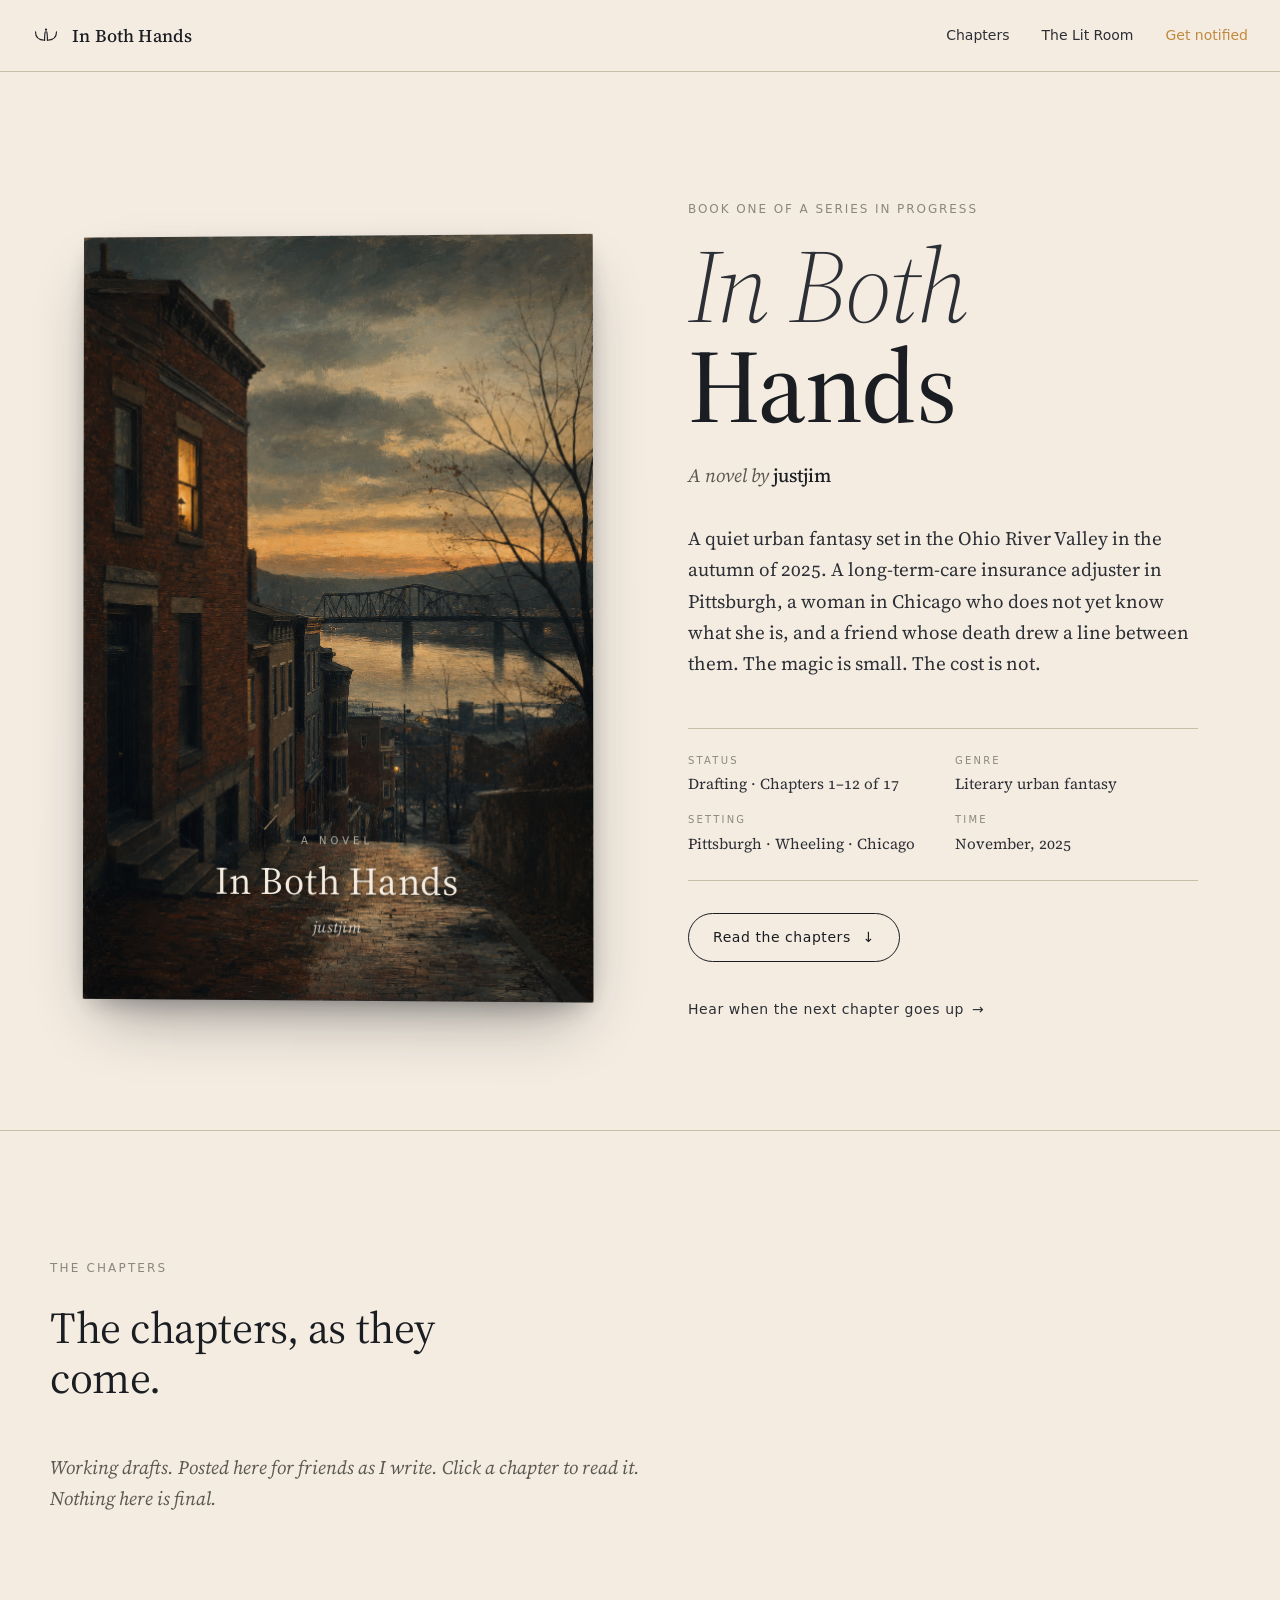
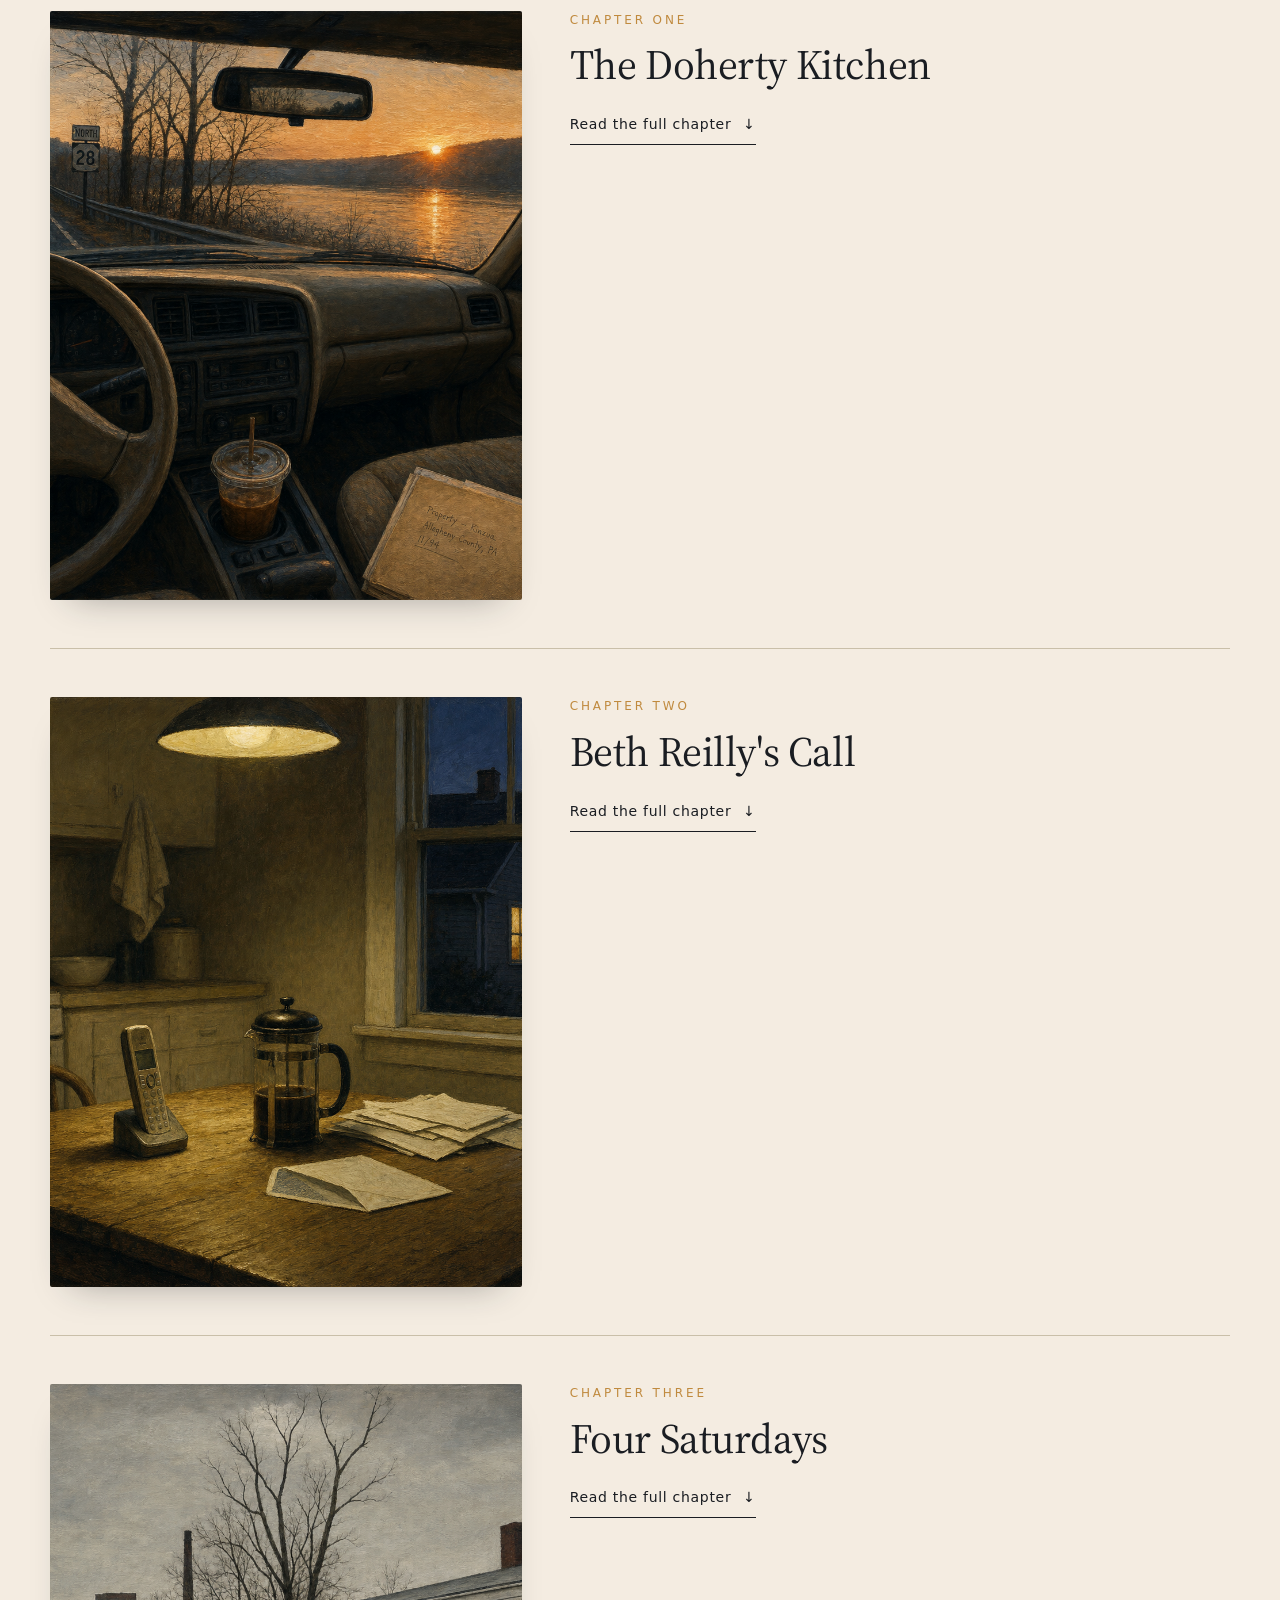
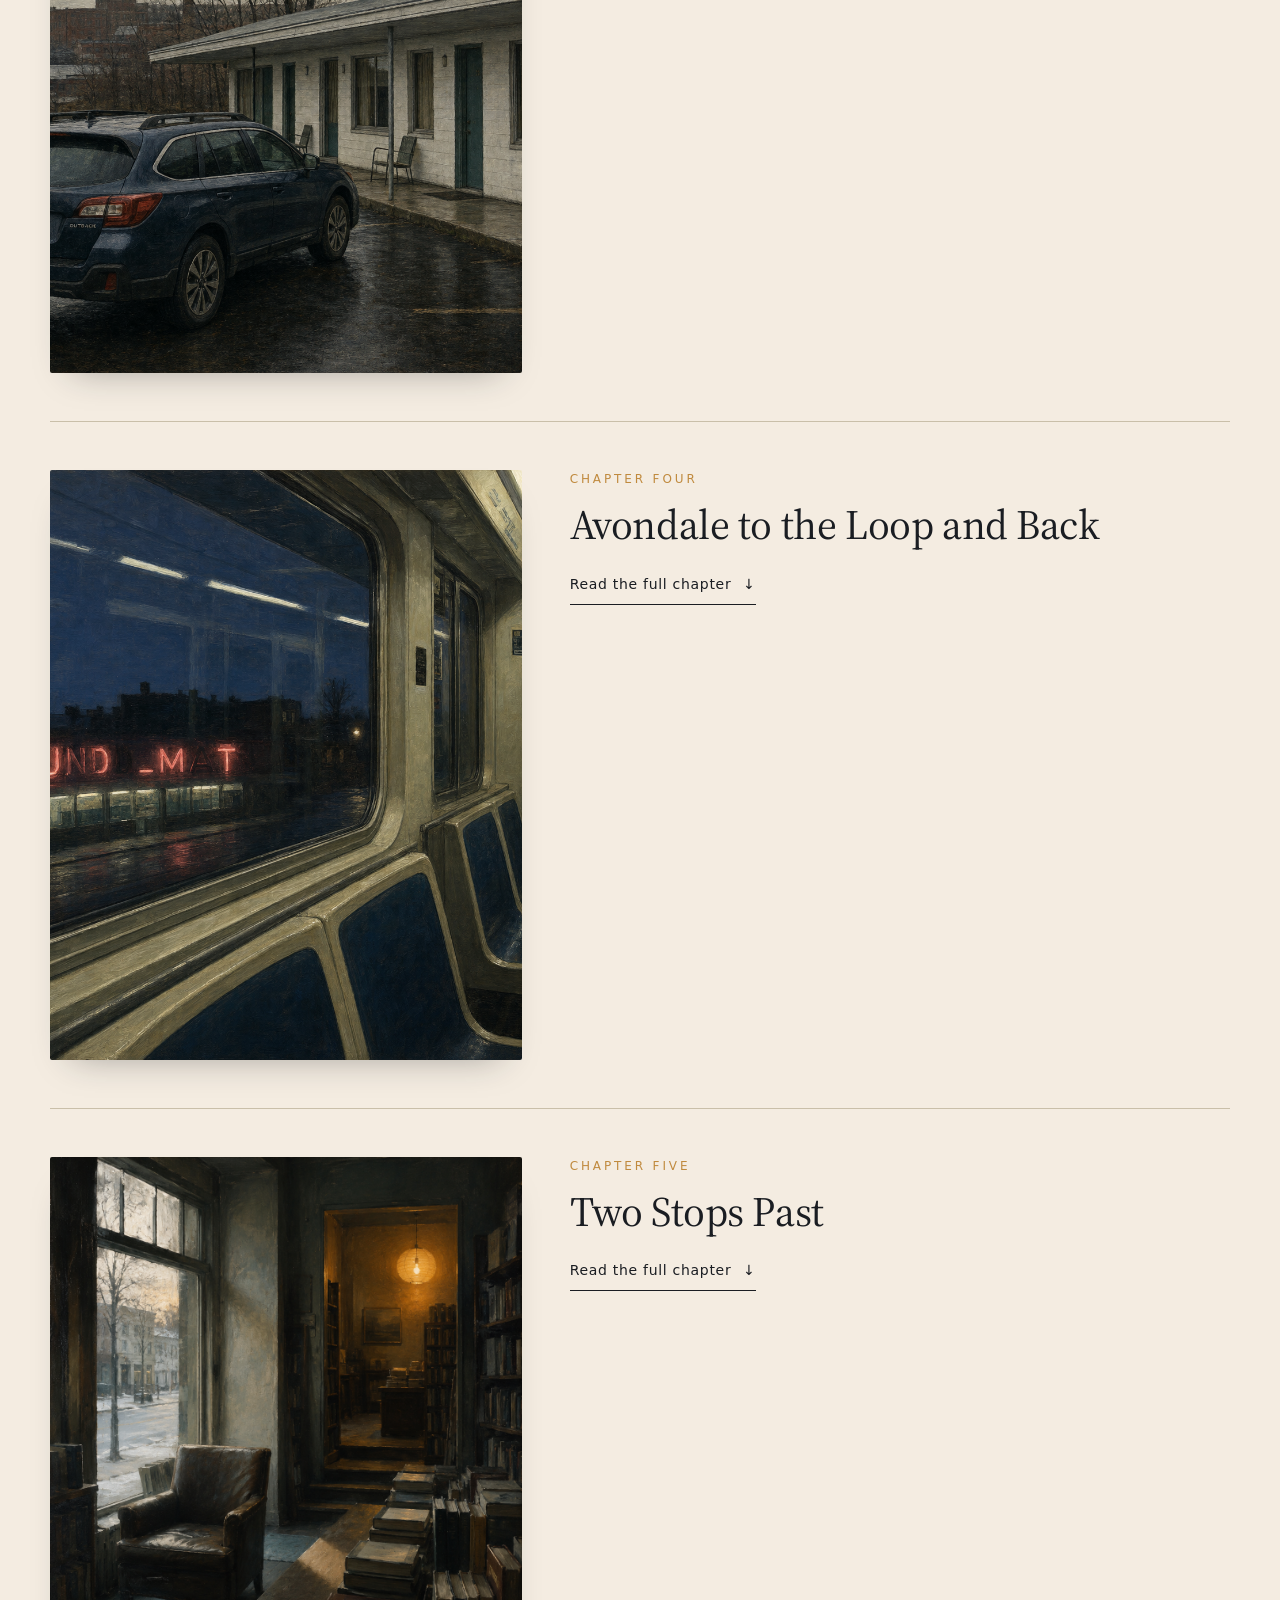
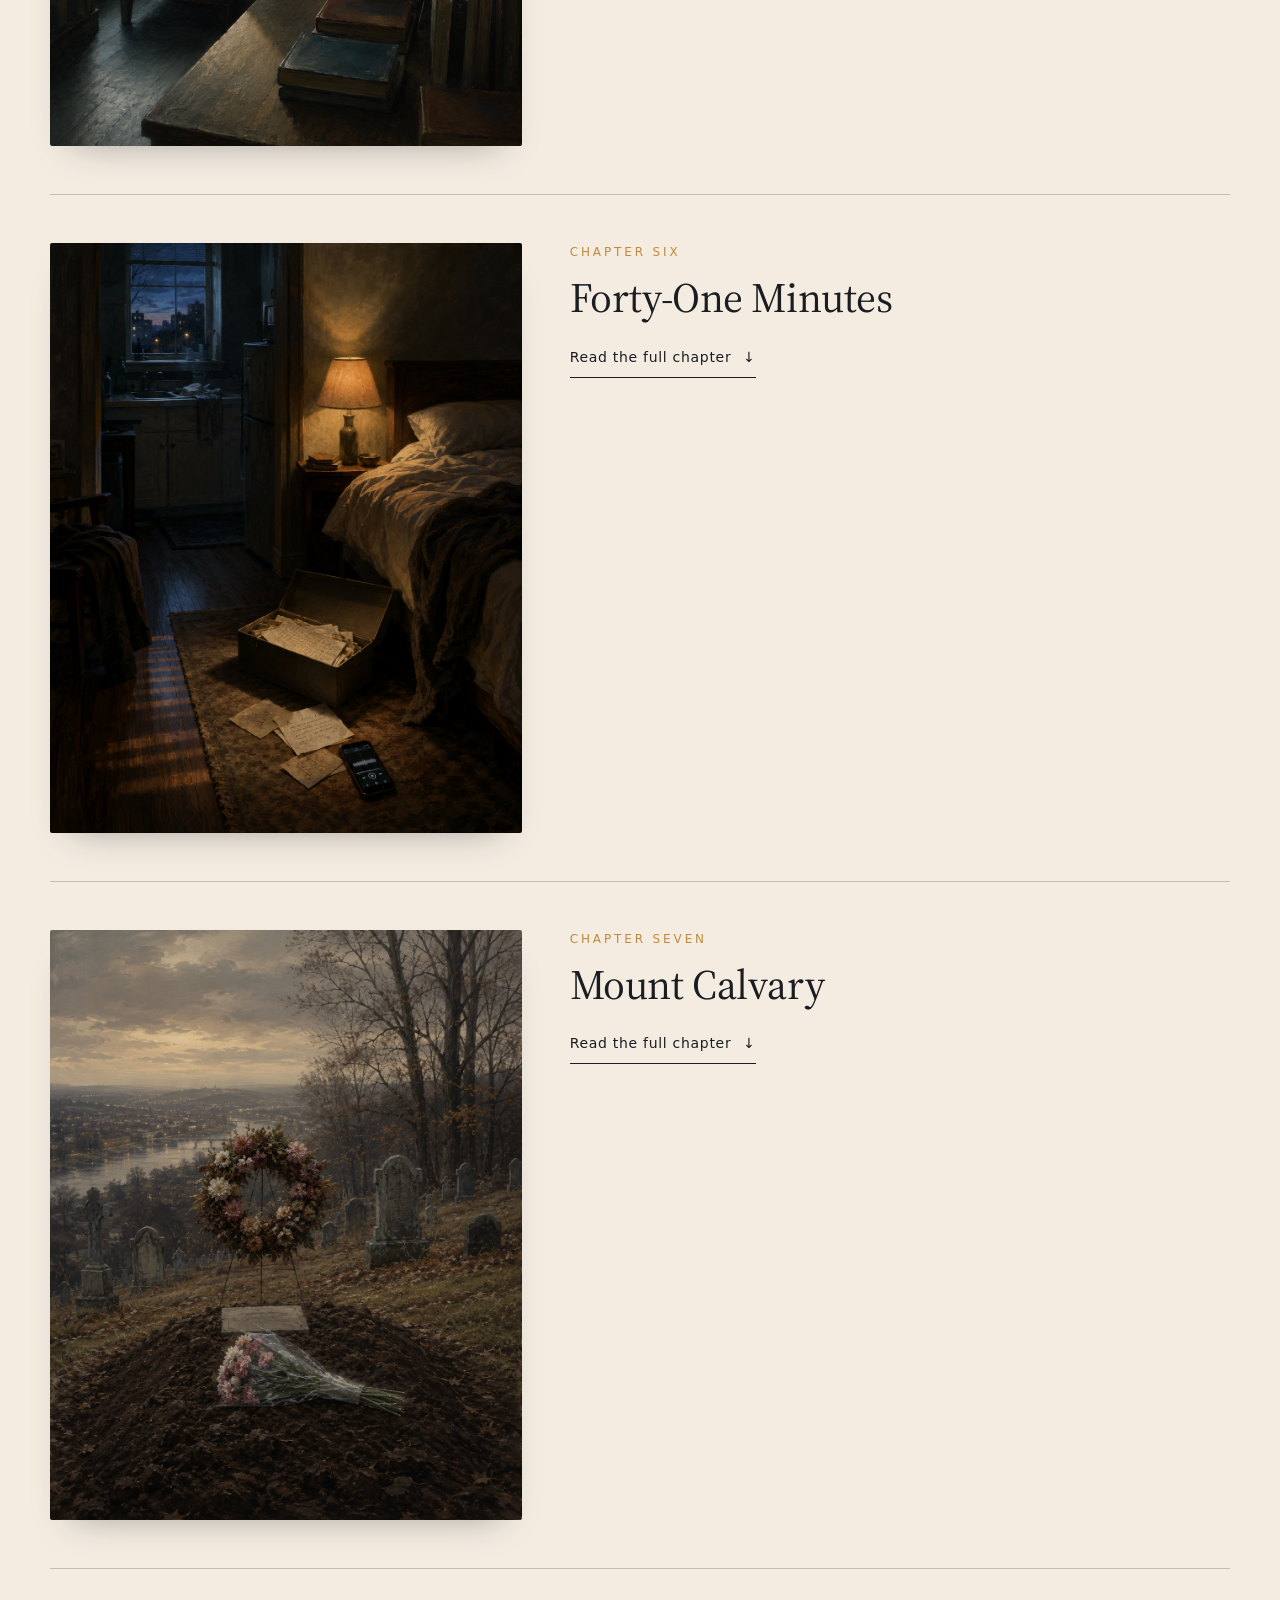
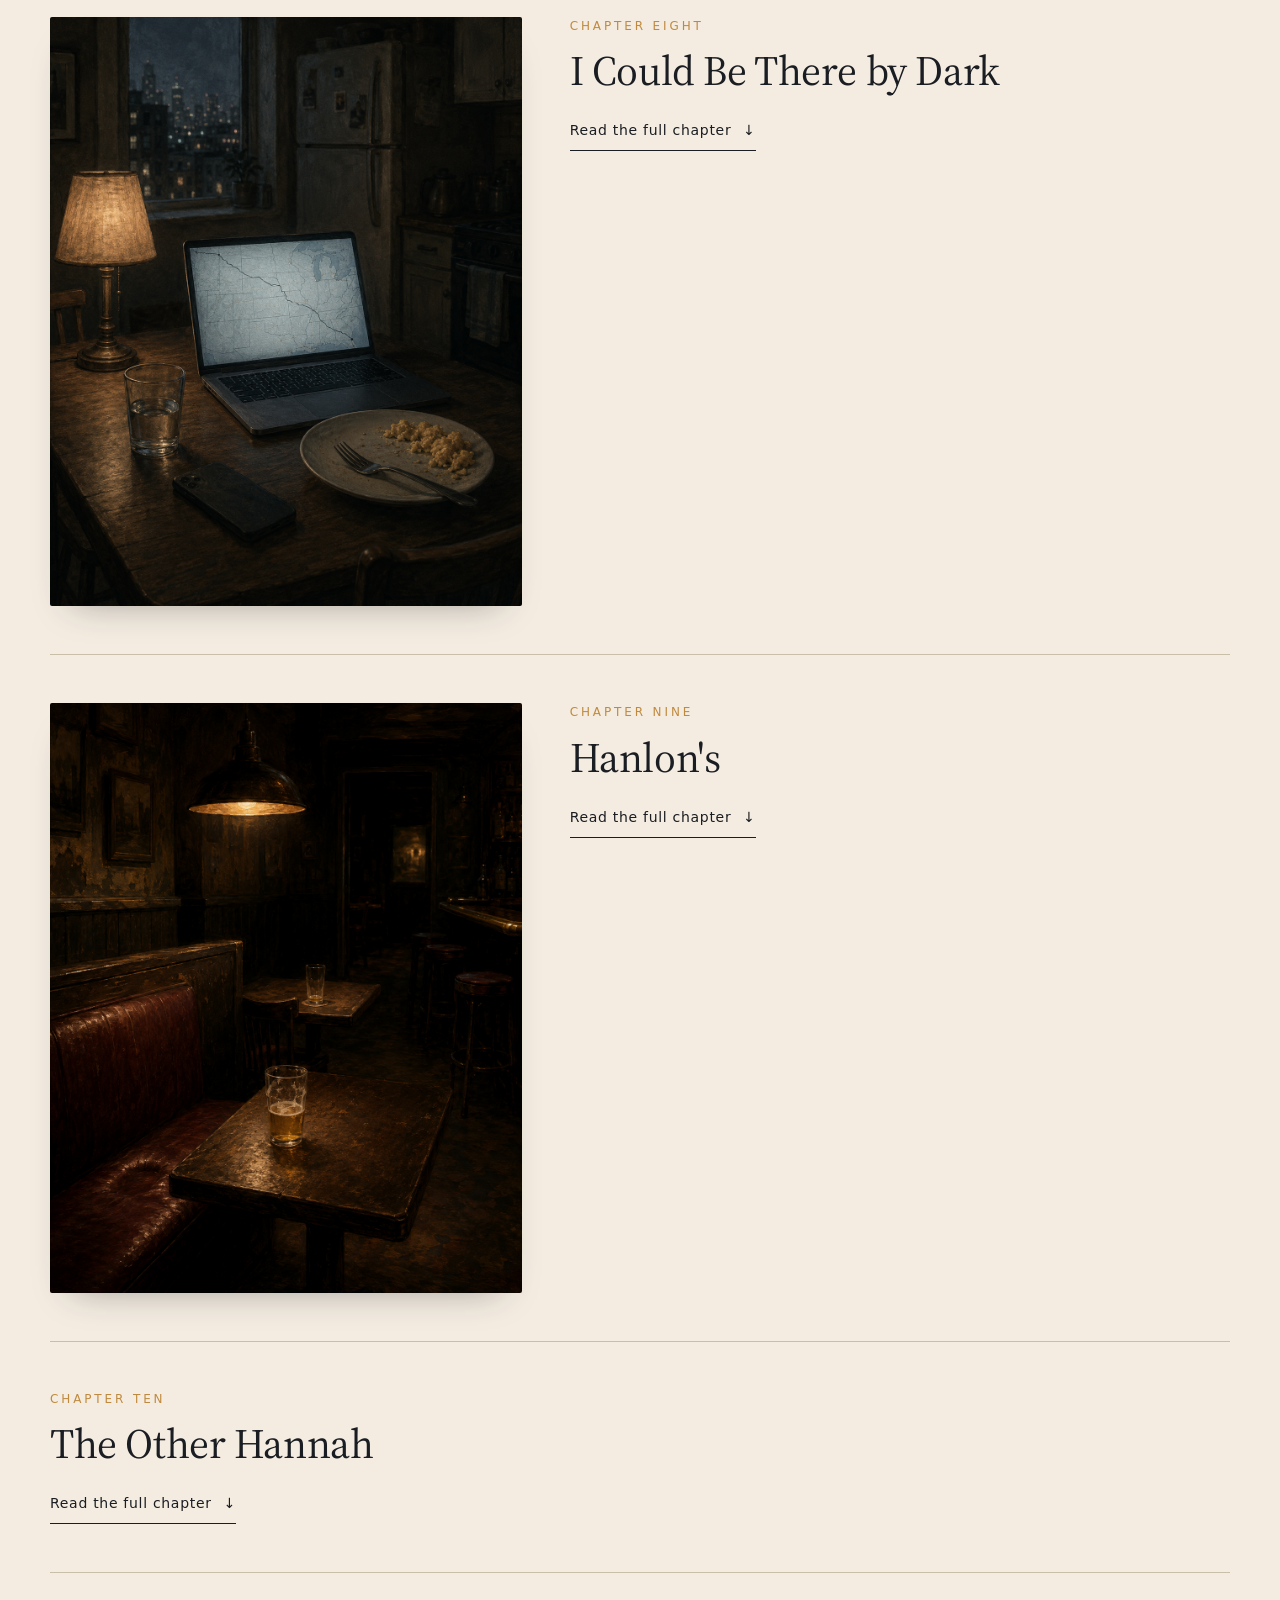
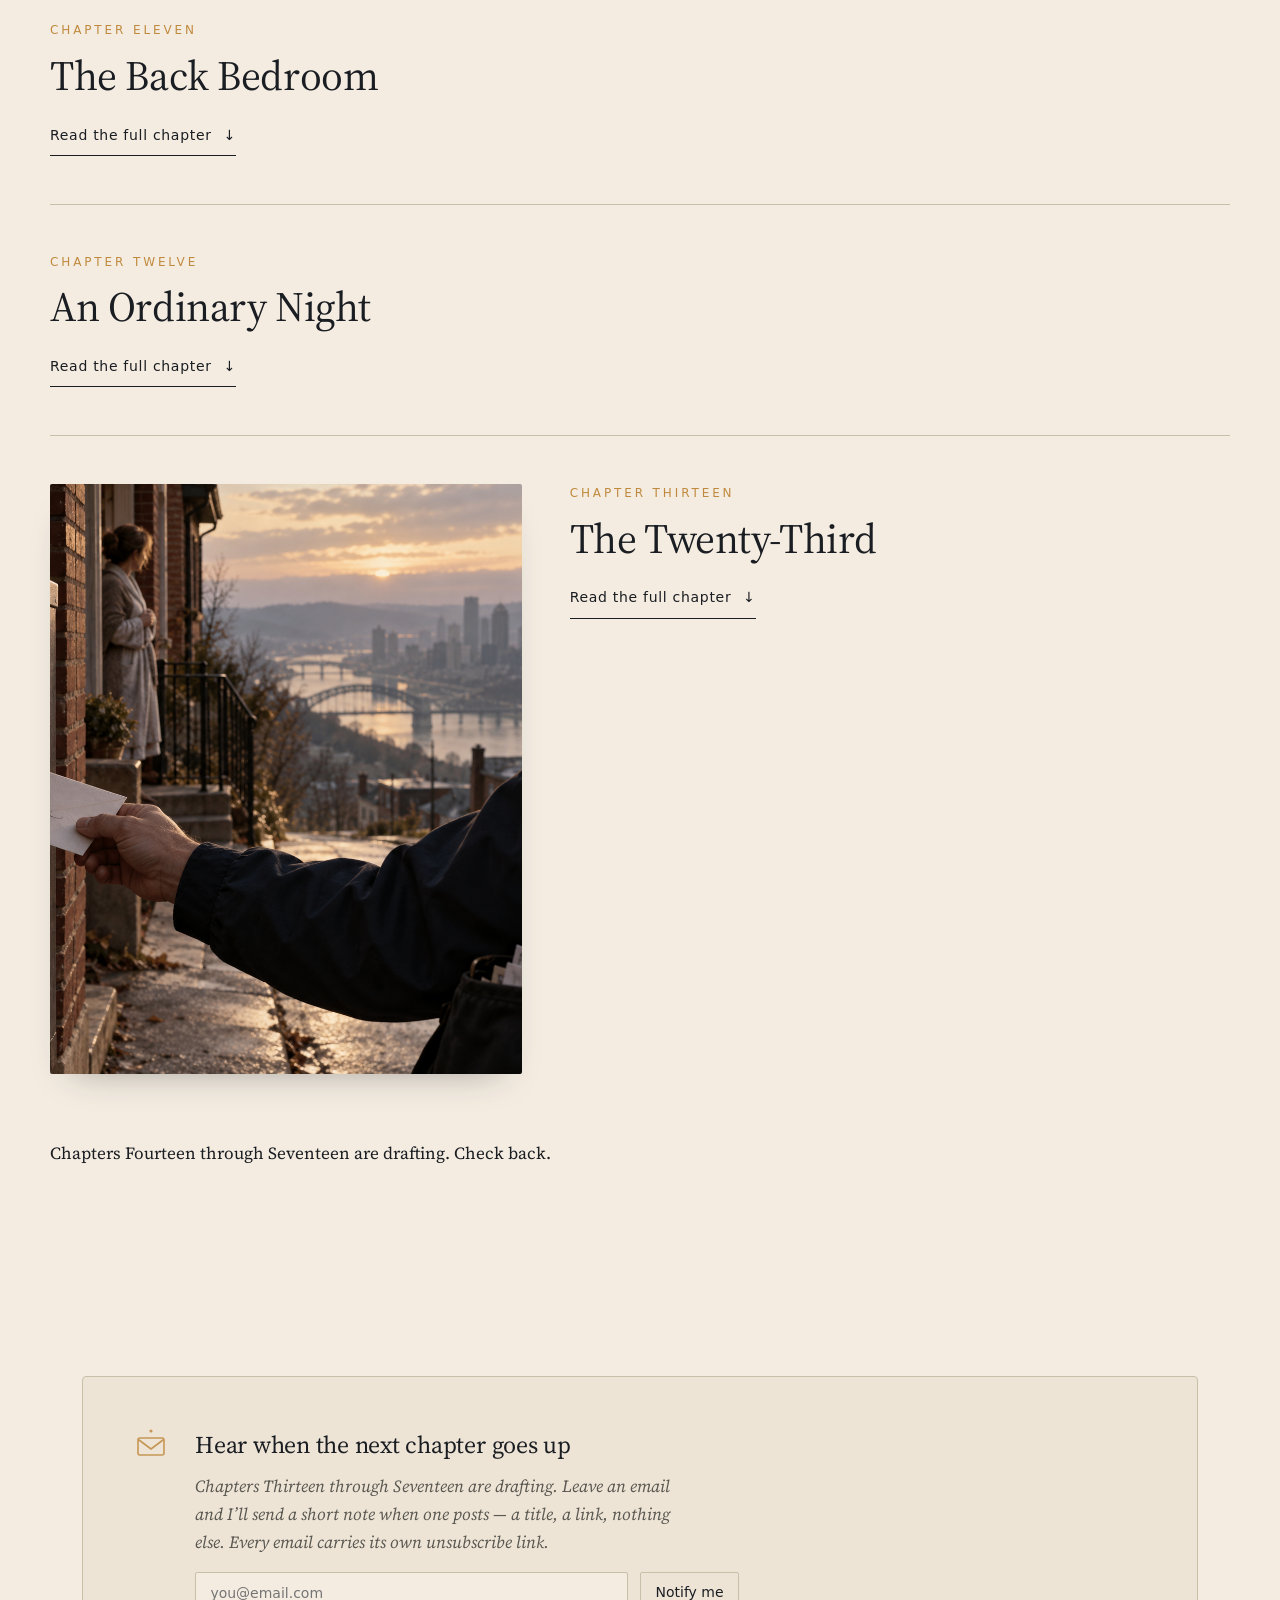
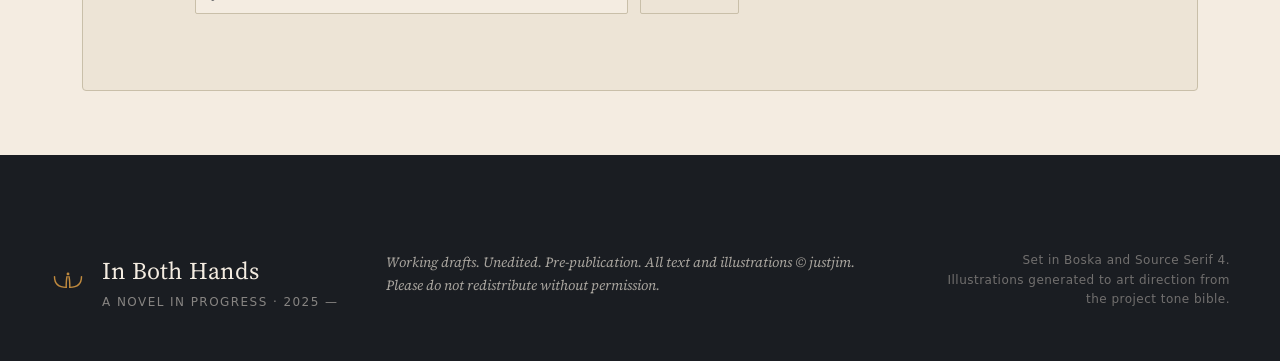
==== commit ad572f75: "feat: publish Chapter Thirteen, "The Twenty-Third" The first chapter told from outside Ruth's three:" ====
--- a/in-both-hands.html
+++ b/in-both-hands.html
@@ -4,7 +4,7 @@
 <meta charset="utf-8" />
 <meta name="viewport" content="width=device-width, initial-scale=1" />
 <title>In Both Hands — a novel in progress</title>
-<meta name="description" content="A subtle urban fantasy in the Ohio River Valley. Drafts of the first twelve chapters, character notes, and the world of the novel in progress." />
+<meta name="description" content="A subtle urban fantasy in the Ohio River Valley. Drafts of the first thirteen chapters, character notes, and the world of the novel in progress." />
 <meta name="theme-color" content="#1a1d22" />
 
 <!-- Fonts: Boska (display, literary) + Source Serif 4 (body) + Inter (UI micro) -->
@@ -1075,11 +1075,78 @@
         </div>
       </li>
 
+      <!-- CHAPTER THIRTEEN -->
+      <li class="chapter" id="chapter-13" data-reveal>
+        <figure class="chapter__art">
+          <img src="assets/images/ch13-mailboxes.png" alt="A mail carrier's hand sliding a cream envelope addressed in a flourished capital R into a bank of tarnished brass apartment boxes inside a brick vestibule at sunrise, a woman in a robe watching from the porch above, a hawk on a streetlight, and the rivers and bridges of the city spread out below the hill" />
+        </figure>
+        <div class="chapter__head">
+          <div class="chapter__num">Chapter Thirteen</div>
+          <h3 class="chapter__title">The Twenty-Third</h3>
+          <button class="chapter__toggle" data-target="ch13-body" aria-expanded="false" aria-controls="ch13-body">
+            <span class="chapter__toggle-label">Read the full chapter</span>
+            <span class="chapter__toggle-icon" aria-hidden="true">↓</span>
+          </button>
+        </div>
+        <div class="chapter__body" id="ch13-body" hidden>
+          <div class="chapter__body-inner">
+            <p>The carrier's name was Len and he had carried the hill route for nineteen years.</p>
+<p>He knew it by the order of the boxes and not the names, by the dogs, by which porches had a step that gave. The brick four-unit halfway up the street had a bank of four boxes inside the side door, and for eleven years the second box from the left had been the one with the good handwriting on its outgoing, cards mostly, a few a month, addressed in a hand that made a capital <em>R</em> with a flourish nobody made anymore. He had noticed the hand before he had ever noticed the woman. The woman he had noticed later. She was home at odd hours. A nurse, he had decided, from the shoes and the times. She said good morning to a mailman as though the mailman were a person.</p>
+<p>In October she had been on the side step when he came up, in a robe with a coat over it, and she had handed him an envelope instead of leaving it in the box. He remembered it because it was the only time she had. She had said <em>would you take this</em>, and he had said he would, and she had said <em>thank you, Len</em>, which he had not known she knew. The envelope was ordinary. It had the flourished <em>R</em> on it and a Pittsburgh address, a street in Highland Park, and a name he did not read because he did not read them. He had put it in the outgoing bag on his hip and carried it down the hill and it had gone into the system the way everything went into the system, and he had not thought about it since, and there had been no reason to.</p>
+<p>Three weeks later the box had a card in it from the landlord about the tenant having passed, and he had stood in the vestibule a minute holding the day's mail for a woman who was not going to open it, and then he had put it in the box, because that was what you did.</p>
+<p>Since then the box had been filling. He put it in anyway.</p>
+<p>What he did not know, and could not have, was where the envelope was. It was two cities away, in a tray, in a processing facility off a highway, at the bottom of a stack that had been sorted wrong on a Sunday in October when the sorter's second reader went down for forty minutes and the trays from that window were run through again by hand. The hand had been tired. The tray had gone to a shelf where trays went when their destination read was ambiguous, and the shelf was cleared every two weeks, and on the two Mondays since, the person clearing it had been called away — once for a jam on line four, once for a phone call from a daughter — before reaching the third shelf from the bottom. The envelope was under a catalog for a company that sold tractor parts. Nothing was wrong with it. It was not moving.</p>
+<p>Len went on up the hill. At the top the street bent and the sky opened over the river, and there was a hawk on the light pole that had been on the light pole every morning this month, and it did not move when he passed under it, and he had stopped looking up.</p>
+<hr class="section-break" />
+<p>The nurse's name was Cheryl and she was on her fourth week of being late.</p>
+<p>Not late to work. She had never been late to work in twenty-two years. Late in the other way — a half-step behind the day, arriving at each thing a beat after the thing had already needed her. She had driven to the wrong patient on a Thursday in November. She had gone to the pharmacy with a list and come home with the list. She had stood in her own kitchen in the dark for a full minute one night in December before she understood that the light was not off, she had simply not turned it on.</p>
+<p>She had told her supervisor it was the season. Her supervisor had said the season was hard on everyone and asked was she sleeping. She was sleeping. She was sleeping fine. She woke up. She drank the coffee. She got in the car, and something in the car was not quite where she had put it, and she drove to the house on the north end where Mr. Kovach was dying in the front room his wife had turned into a bedroom in September.</p>
+<p>He was eighty-one. He had been a crane operator at the mill and then, after the mill, a crane operator at the port, and he had a photograph of himself in the cab of a crane in 1971 that his wife had put where he could see it. He was past talking most days. He was not past pain. The pump on the pole beside the bed did what the pump did, and the number on the pump was the number Cheryl had set on Monday, and the number had been right on Monday.</p>
+<p>At noon on Tuesday the doctor had changed the order. The fax had come to the office. The office had called Cheryl's cell and the call had gone to voicemail, though the phone had been on the seat beside her with full bars, and the voicemail had come through at two-fifteen as a notification she saw and meant to open and did not open, because at two-fifteen she was in the Kovach driveway and Mrs. Kovach was at the storm door with her arms folded, waiting the way the wives wait, and Cheryl went in.</p>
+<p>She checked him. She turned him. She looked at the pump and the number on the pump was the number she had set and it was the number she expected to see, and she wrote it on the sheet and initialed the sheet. She sat with Mrs. Kovach in the kitchen and drank half a cup of coffee and said the things she said. Mrs. Kovach asked was it going to be soon and Cheryl said it might be, and that he was comfortable, and that they would keep him comfortable, and she believed it while she said it.</p>
+<p>She had said the same things to Maggie Hennessy's cousin in a different kitchen in October. She had stood in that apartment with two other people and a woman she had worked beside for fourteen years and watched the woman go, faster than any of them had planned for, and she had done what there was to do after, and gone home, and been fine, and been late ever since. She did not connect the two. There was no reason to.</p>
+<p>In the car the notification was still on the screen. She backed out of the driveway. The radio was on the station it was always on and the station was playing something she liked, and then it was playing the sound a station makes between towns, a long gray hiss with a voice under it, and she reached over and turned it off and forgot there had been anything to open.</p>
+<hr class="section-break" />
+<p>The truck was black, a Ford with a rig in the bed and a West Virginia plate, and it had been parked with the engine running outside a florist's on Market Street for eleven minutes.</p>
+<p>The young man in it had meant to go to the cemetery. He had left the shop at three with the foreman's okay and a bucket of carnations already on the seat, because he had learned in November that the florist by the cemetery closed early and he was not going to be caught by that again, and he had driven back across the creek toward the hill with the carnations on the seat and had ended up on Market Street instead, in front of a different florist, with no memory of the turn that had put him there.</p>
+<p>He sat with his forearms on the wheel. His phone was on the dash. It had been buzzing since three-ten, and at three-twenty he picked it up and it was the shop, and it was the foreman, and the foreman was sorry, but the Pruitt order — the handrail, the one that was due Friday, the one that had been due last Friday — the customer was standing in the office and was not leaving, and could he come back and burn it out before five, and he would owe him.</p>
+<p>He said he would come back.</p>
+<p>He drove back across the creek with the carnations on the seat. He parked in the lot behind the shop and did not go in. He sat with the engine off and the cab going cold and his hands on the wheel and looked at the cinderblock wall of the shop, which had a stain on it in the shape of nothing in particular that he had looked at every day for three years, and he sat there for ten minutes by the clock on the dash. He did not weep. He sat with the thing in his forearms that had been in his forearms since October and had nowhere to go, and when the ten minutes were up he got out and went in.</p>
+<p>He worked the job. He was good at the job. The handrail was a plain thing, forty feet of it in sections, and he laid the beads down the way his father had shown him to lay a bead, and the shop was loud and warm and there was no one in it who wanted anything from him but the rail. The foreman looked in twice and said nothing. At ten to five the customer took the sections out on a trailer and the foreman said <em>go on home</em>, and he said yeah.</p>
+<p>It was dark by then. The carnations were on the seat where he had left them, and the cab was cold enough that they would keep, and he sat looking at them a minute before he started the truck. The cemetery gate locked at dusk. He knew that. He had known it at three.</p>
+<p>He pulled out of the lot with the heater going and turned toward the creek and did not turn toward home.</p>
+<hr class="section-break" />
+<p>Two blocks north of a bar on a corner, a woman in her seventies stood in a parking lot with her keys in her hand, looking at a light on a pole.</p>
+<p>The lot was behind a narrow brick building she had owned since 1988 and practiced out of until 2019, and now leased to a dentist, and the light on the pole had been out for three weeks and the electrician had been out twice and could find nothing wrong with it. It came on when he was standing under it. It went out when he left. She had come by at five to see it for herself, because she was a woman who liked to see a thing for herself before she paid a third bill for it, and she was standing under the pole in the last of the daylight, and the light was out.</p>
+<p>She did not think about the light for very long. She was thinking about something else, or was about to, when she stopped.</p>
+<p>It was two beats. She would not have been able to say what it was. The air in the lot was wrong in a way that had a direction to it, a draft's direction, and the direction was south, and she stood with her keys in her hand and her face turned a little toward the corner, toward a sound she had not yet decided was a sound.</p>
+<p>She had known Maggie Hennessy for thirty years. She had sat with her twice in the back booth of the place on the corner, in the old days, and had understood without either of them saying it that they were two of a kind and would not be making a thing of it. She had not been in the place since Maggie died. She had not wanted to feel what the room was doing without her.</p>
+<p>She felt it now, from two blocks off, and she did not have a word for it, and she was old enough to know that not having a word for a thing was not the same as the thing not being there.</p>
+<p>She set it down. That was the discipline, and she had practiced it for forty years, and it did not fail her. She turned her face back toward the pole. The light was still out.</p>
+<p>She called the electrician from the car. He was sorry; he was on a furnace in Elm Grove; he could come by after his last call, nine, nine-thirty, if she wanted to meet him, and she said she would meet him, because she was going to see this fixed. She sat a moment with the engine running and the lot going dark around her and the one dead pole in it. Then she backed out, and turned north, away from the corner, and drove home to eat something, and she was not, in any sentence she would have said aloud, thinking about anything at all.</p>
+<p>She would be back at nine.</p>
+<hr class="section-break" />
+<p>In St. Louis Park, Minnesota, eight hundred miles from the river, a woman named Marilyn stood at her kitchen window with the phone in her hand and looked across two driveways at the Reillys' house.</p>
+<p>The kitchen light was on over there. It had been on at odd hours since October. She had seen Beth Reilly come out to the mailbox in November in her house shoes with no coat and stand there a long time with the mail in her hand, and she had meant to go over, and she had not gone over. She had meant to bring something. She had made a pan of bars for it and eaten the bars.</p>
+<p>She had known Beth twelve years, since the Reillys moved in. She knew that Beth's friend had died, the one from West Virginia, because Beth had told her at the mailbox in a voice like a person reading an address. She knew that Beth had been <em>not herself</em> since, which was the phrase Marilyn used inside her own head for a thing she had seen and did not know what to do about. She had the number in the phone. Her thumb was on it.</p>
+<p>She would say <em>I've been thinking about you</em>. She would say <em>I'm just across the way</em>. She would not say <em>you're not yourself</em>, because you did not say that to a woman; you brought a pan of something and let the pan say it.</p>
+<p>The kitchen light across the way went off.</p>
+<p>Marilyn stood a while longer with the phone in her hand and the dark house across the drives. Then she thought that it was late. It was two days before Christmas. The woman had a daughter and a husband and did not need the neighbor. She would go over tomorrow with the bars. She put the phone face down on the counter and turned off her own light, and she did not go over tomorrow either, and could not, afterward, have said why.</p>
+<hr class="section-break" />
+<p>At the Kovach house on the north end the pump did what the pump did, at the number it had been set to on Monday.</p>
+<p>The change in the order was in a fax tray at the office and in a voicemail on a phone on a nightstand, and both would be found in the morning. In the front room that had been a living room the crane operator came up out of the place he had been all week, sometime after eleven, and found that his body was a body again. He was not able to say so. His wife was asleep in the chair with the blanket over her knees the way she slept, and he did not want to wake her, and then he did want to, and could not, and the night went the way that kind of night goes, in a house on a dark street, with the pump doing what it did.</p>
+<p>The wife woke at four and knew from the room. She called the number. Cheryl answered on the first ring and was in the car in six minutes, and drove the eleven minutes to the north end in nine, and she did what could be done then, which was not nothing but was not what could have been done at noon, and she did it well, and she held the old woman in the kitchen after, and she said the things you say.</p>
+<p>She did not look at the phone until she was back in her own driveway with the sun coming up gray over the hill. The notification was still there. She opened it. She listened to it twice.</p>
+<p>She sat in the car a long time with the engine off. On the dash the clock said 7:11. She watched it. It said 7:12. Then she went in.</p>
+          </div>
+        </div>
+      </li>
+
     </ol>
 
     <div class="chapters__more">
       <div class="chapters__more-line"></div>
-      <p>Chapters Thirteen through Seventeen are drafting. Check back.</p>
+      <p>Chapters Fourteen through Seventeen are drafting. Check back.</p>
       <div class="chapters__more-line"></div>
     </div>
   </div>
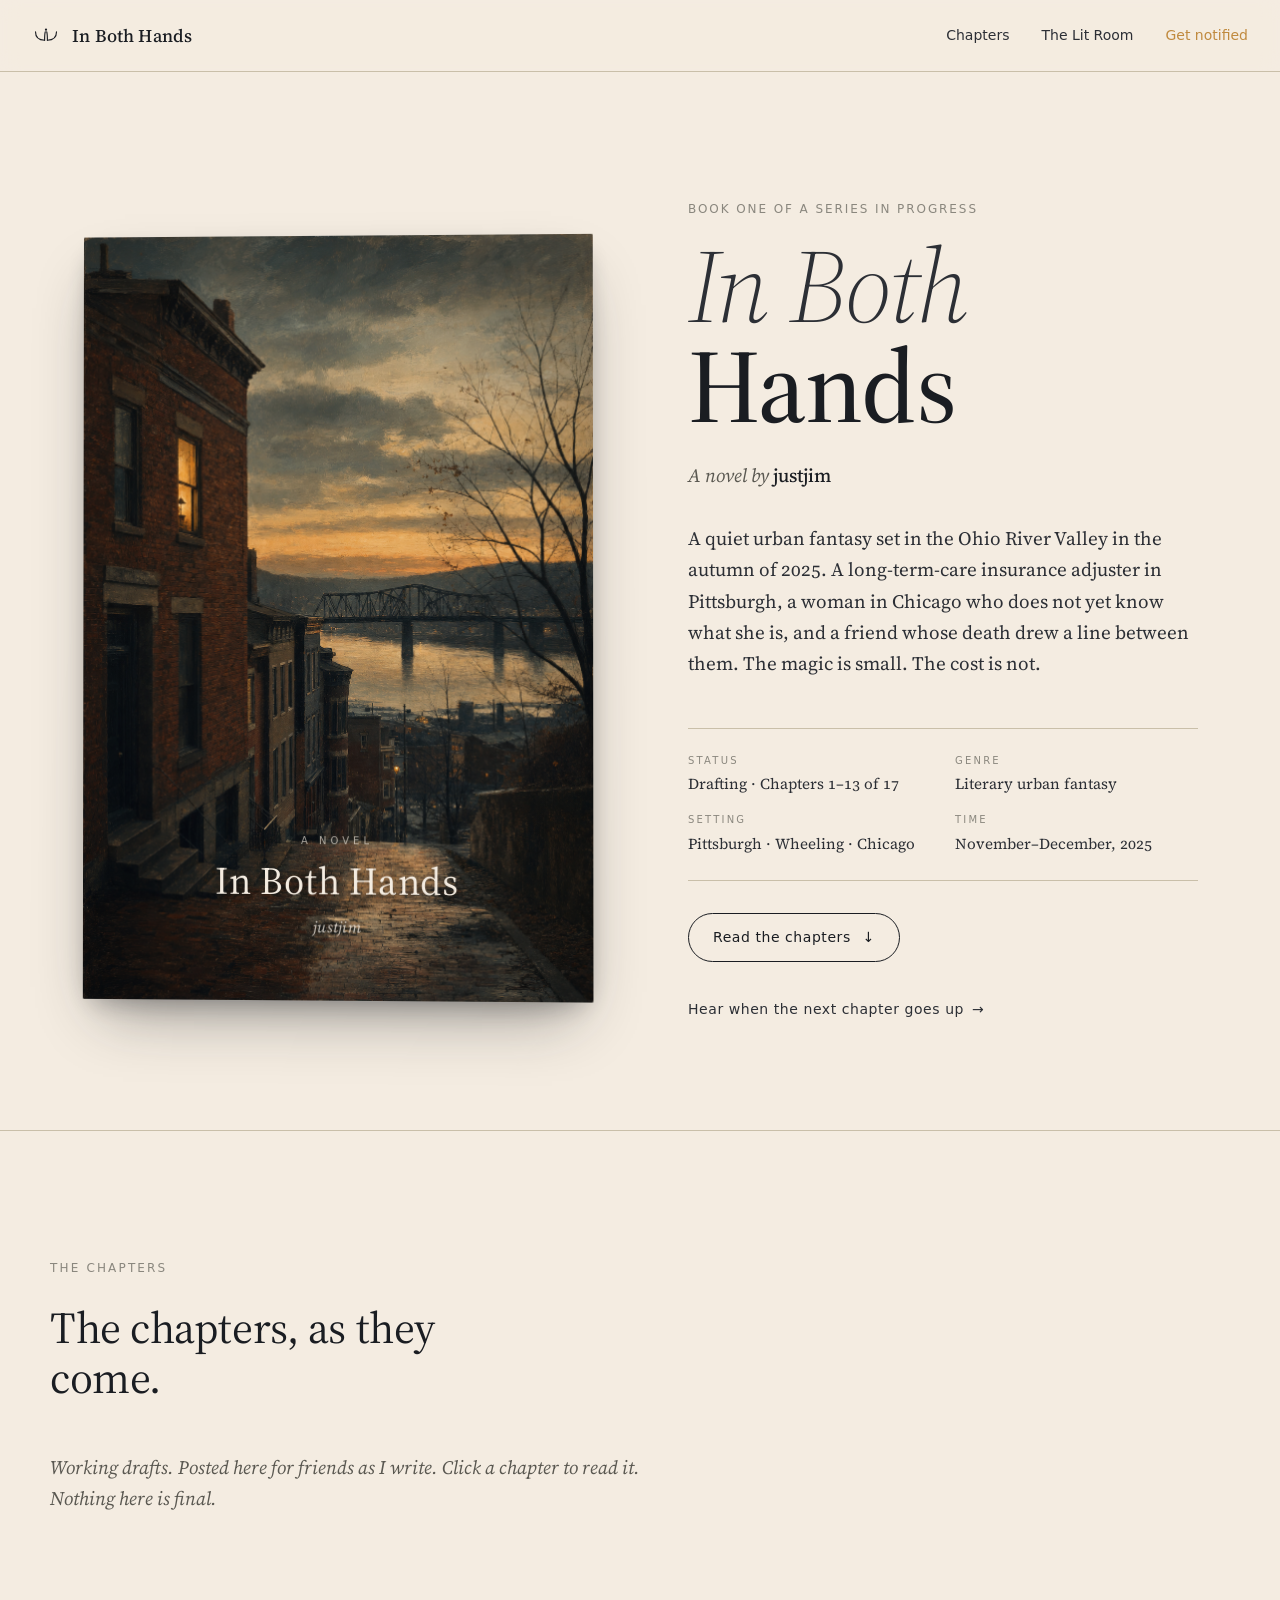
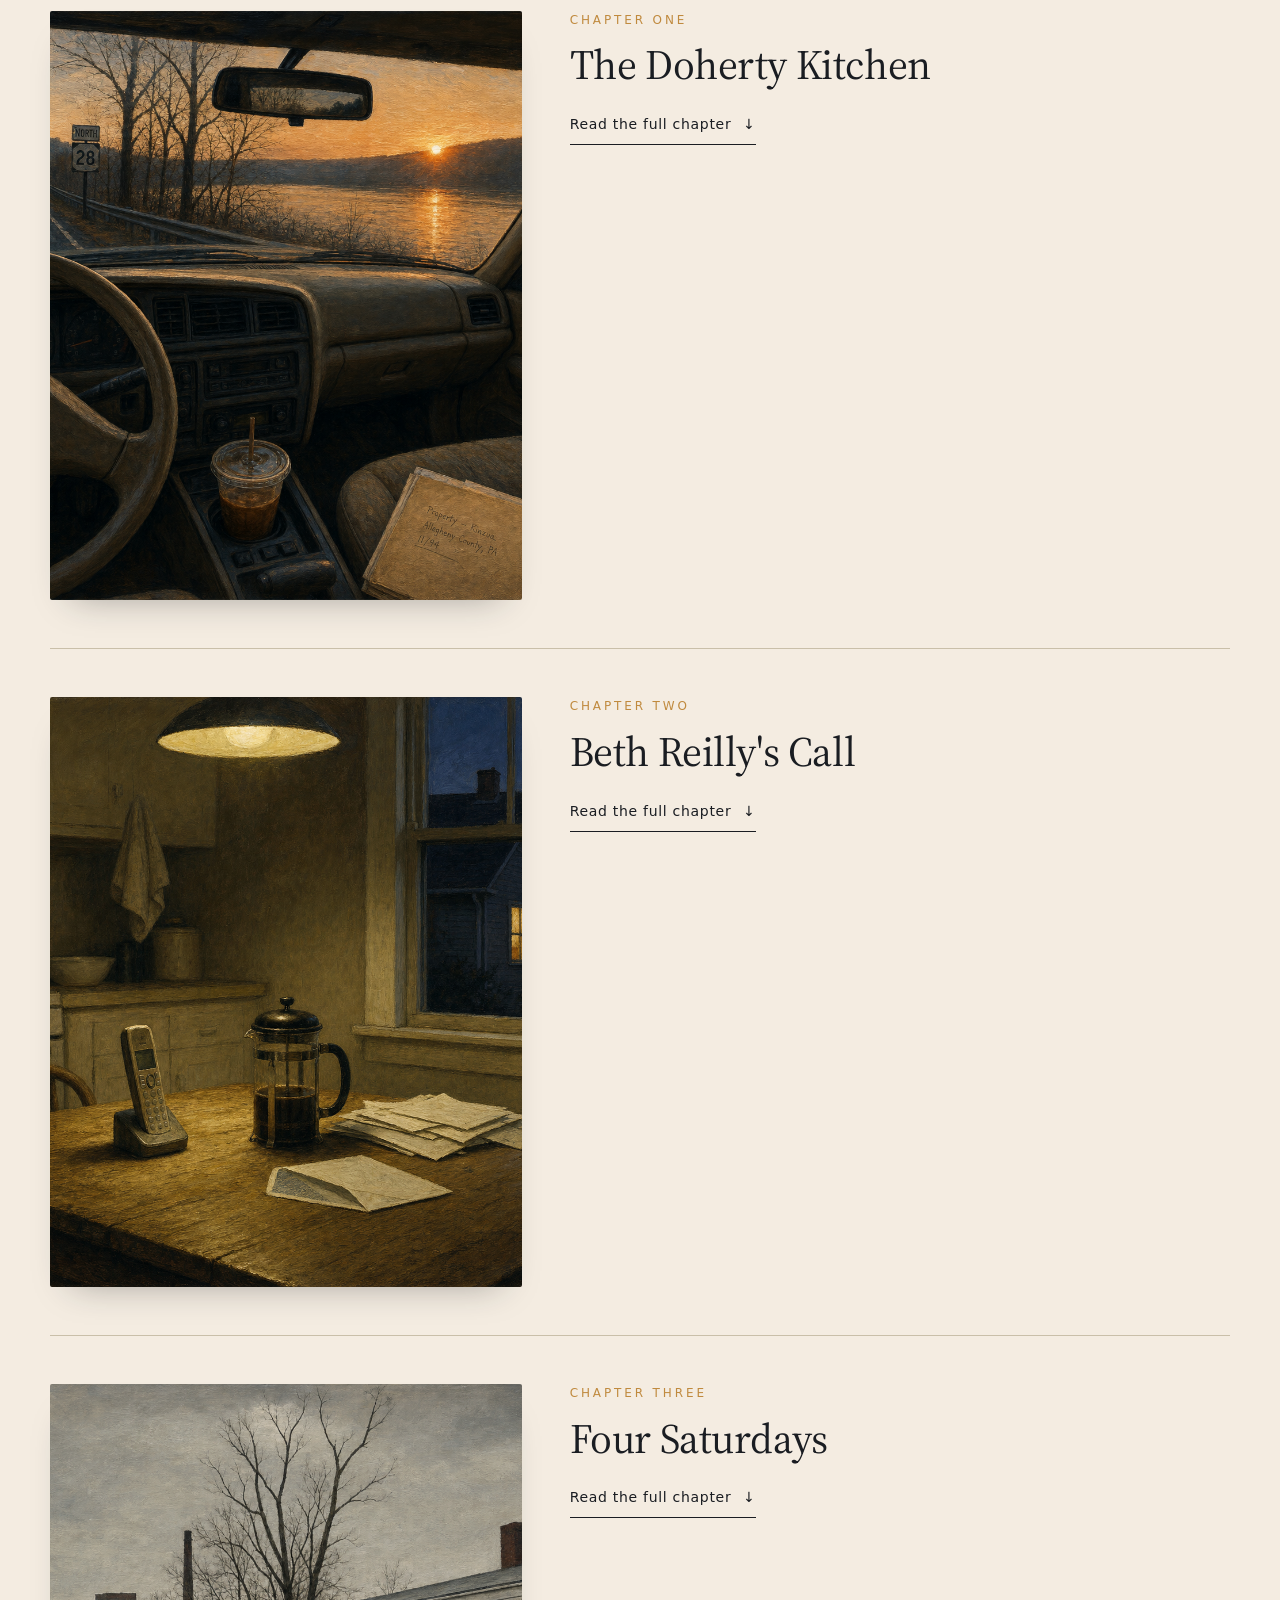
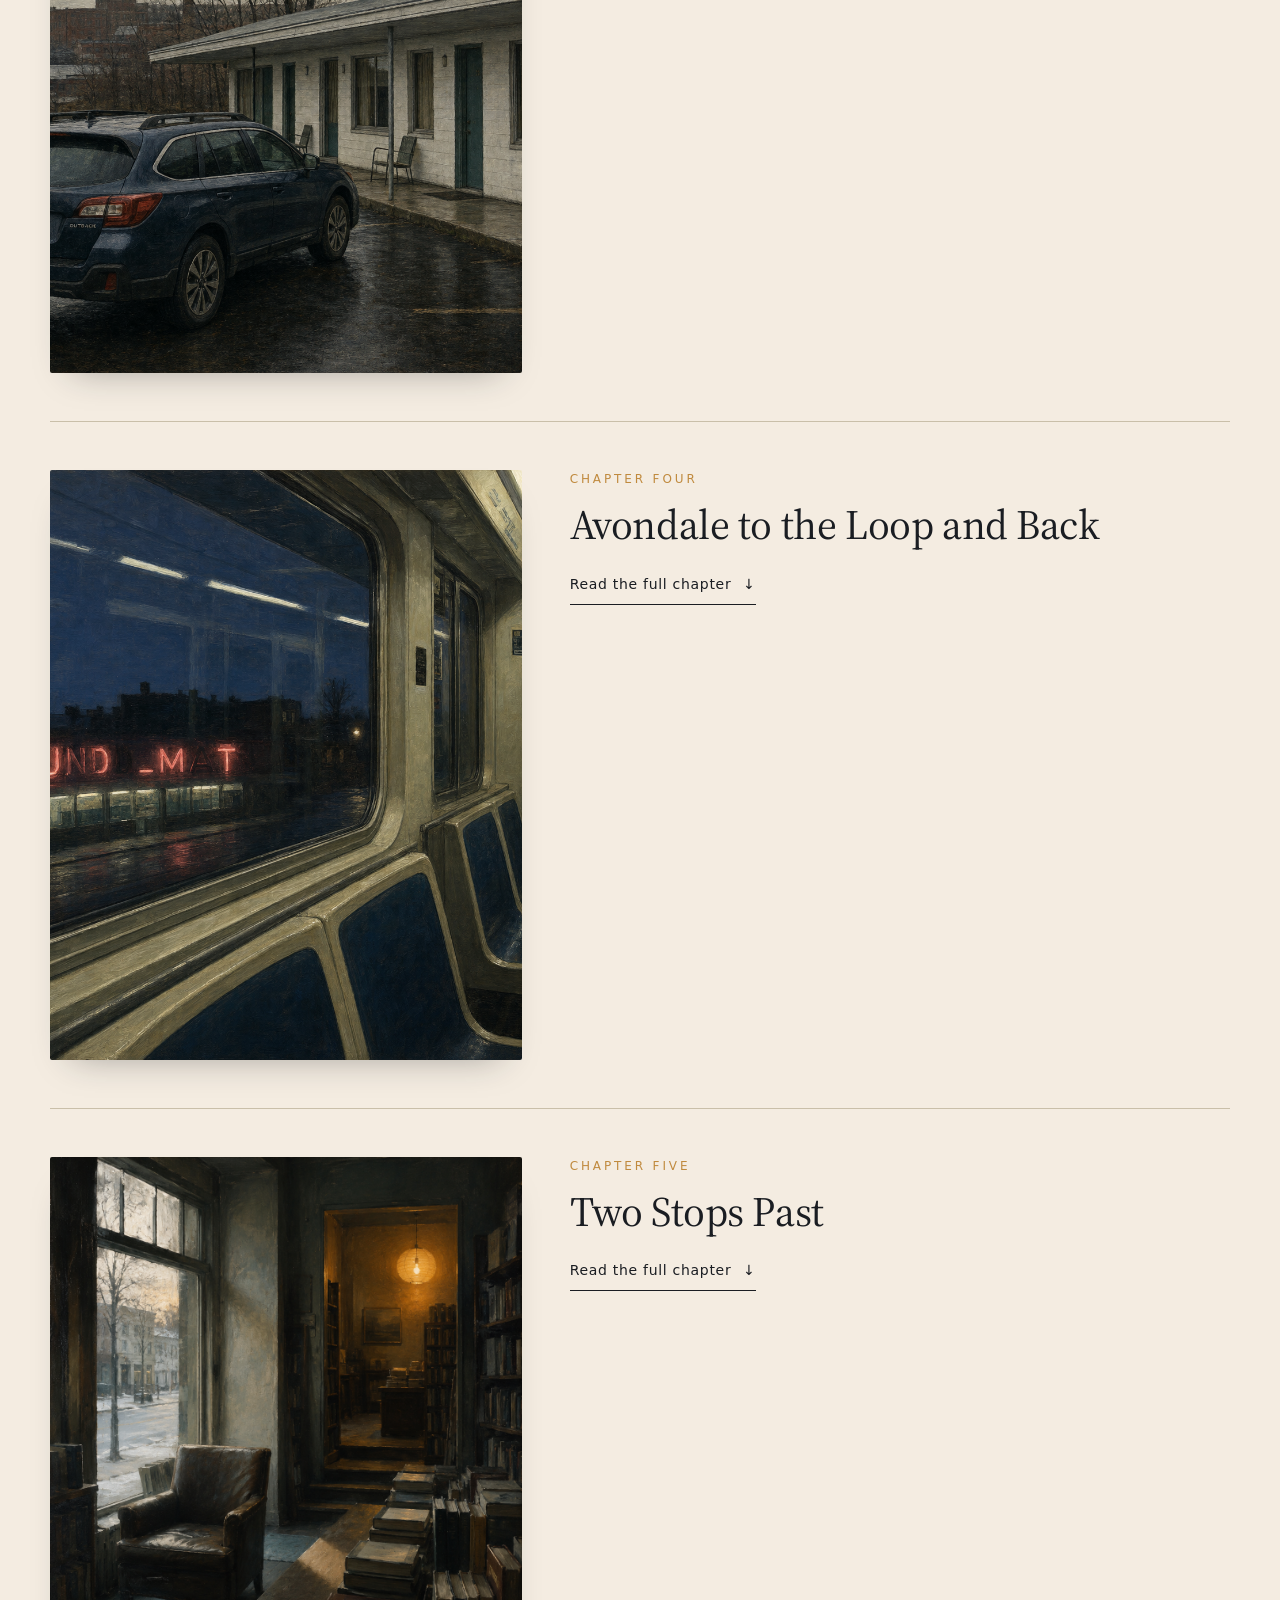
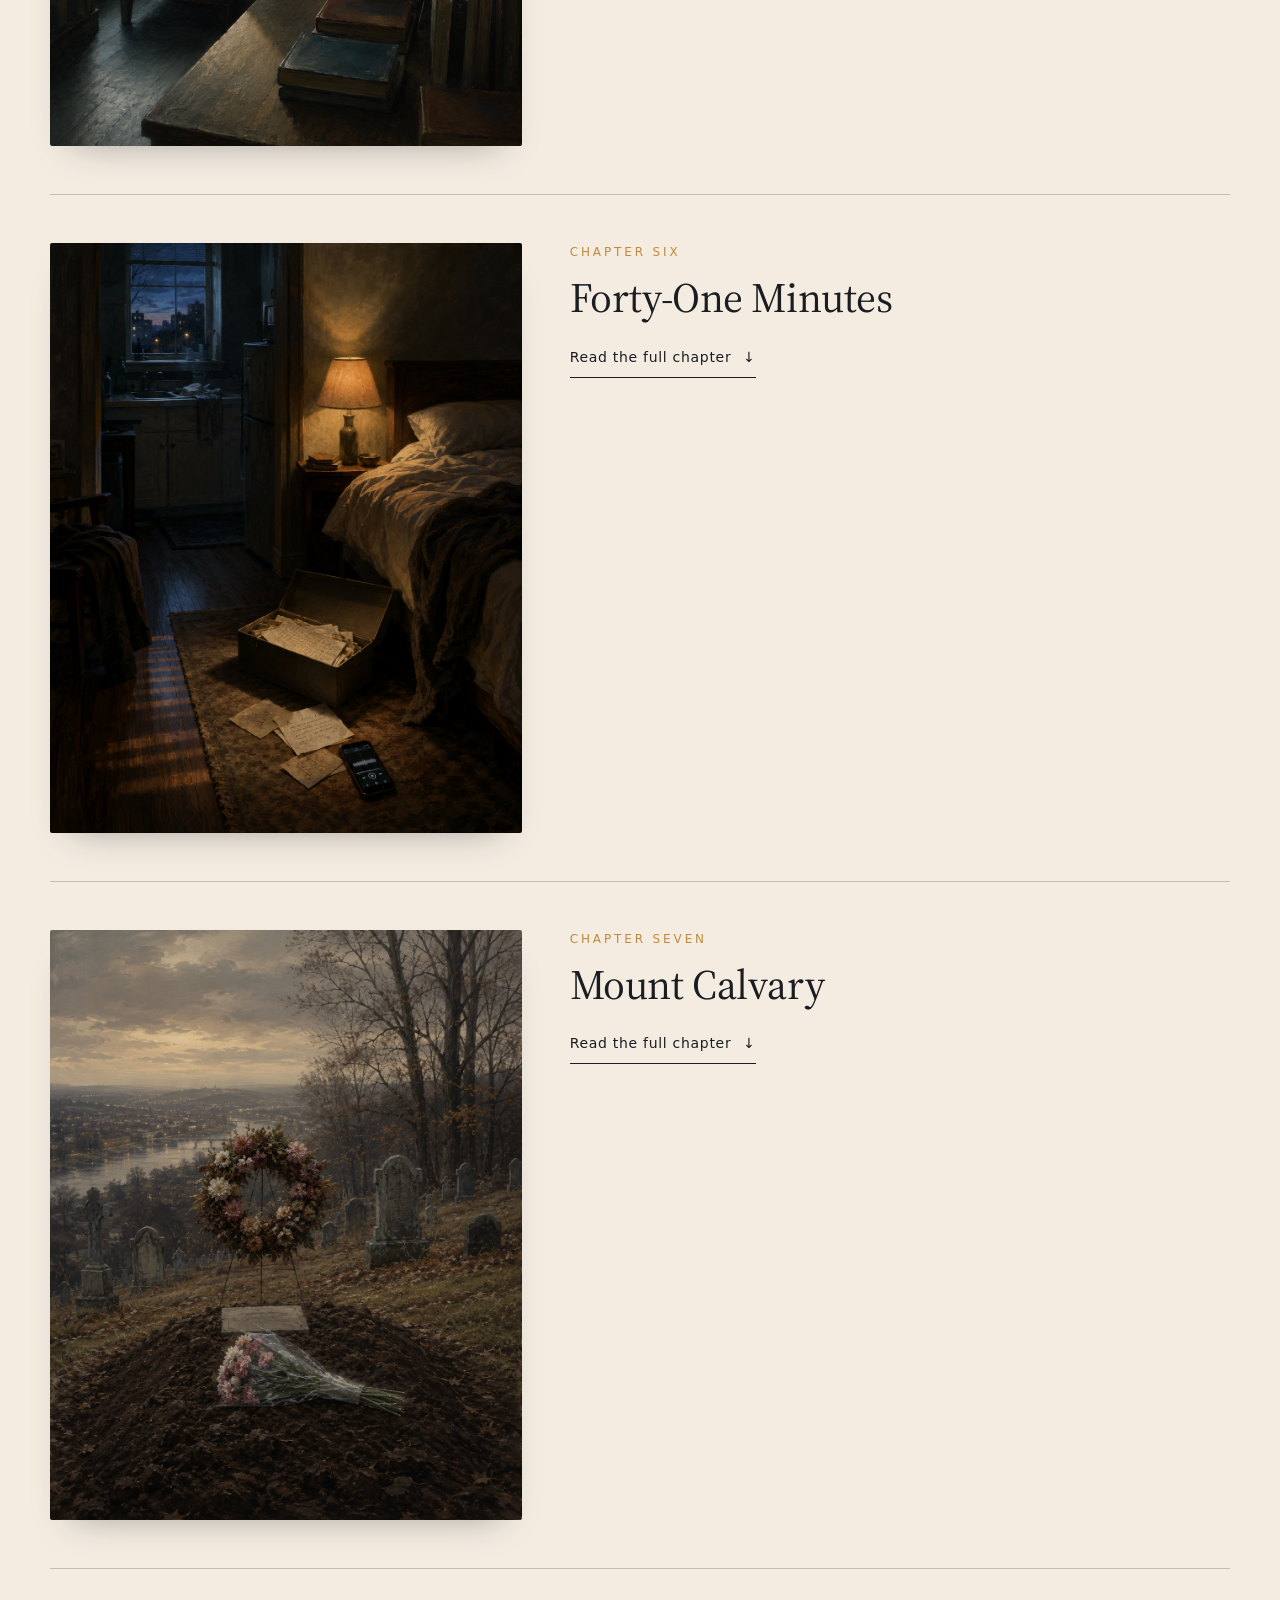
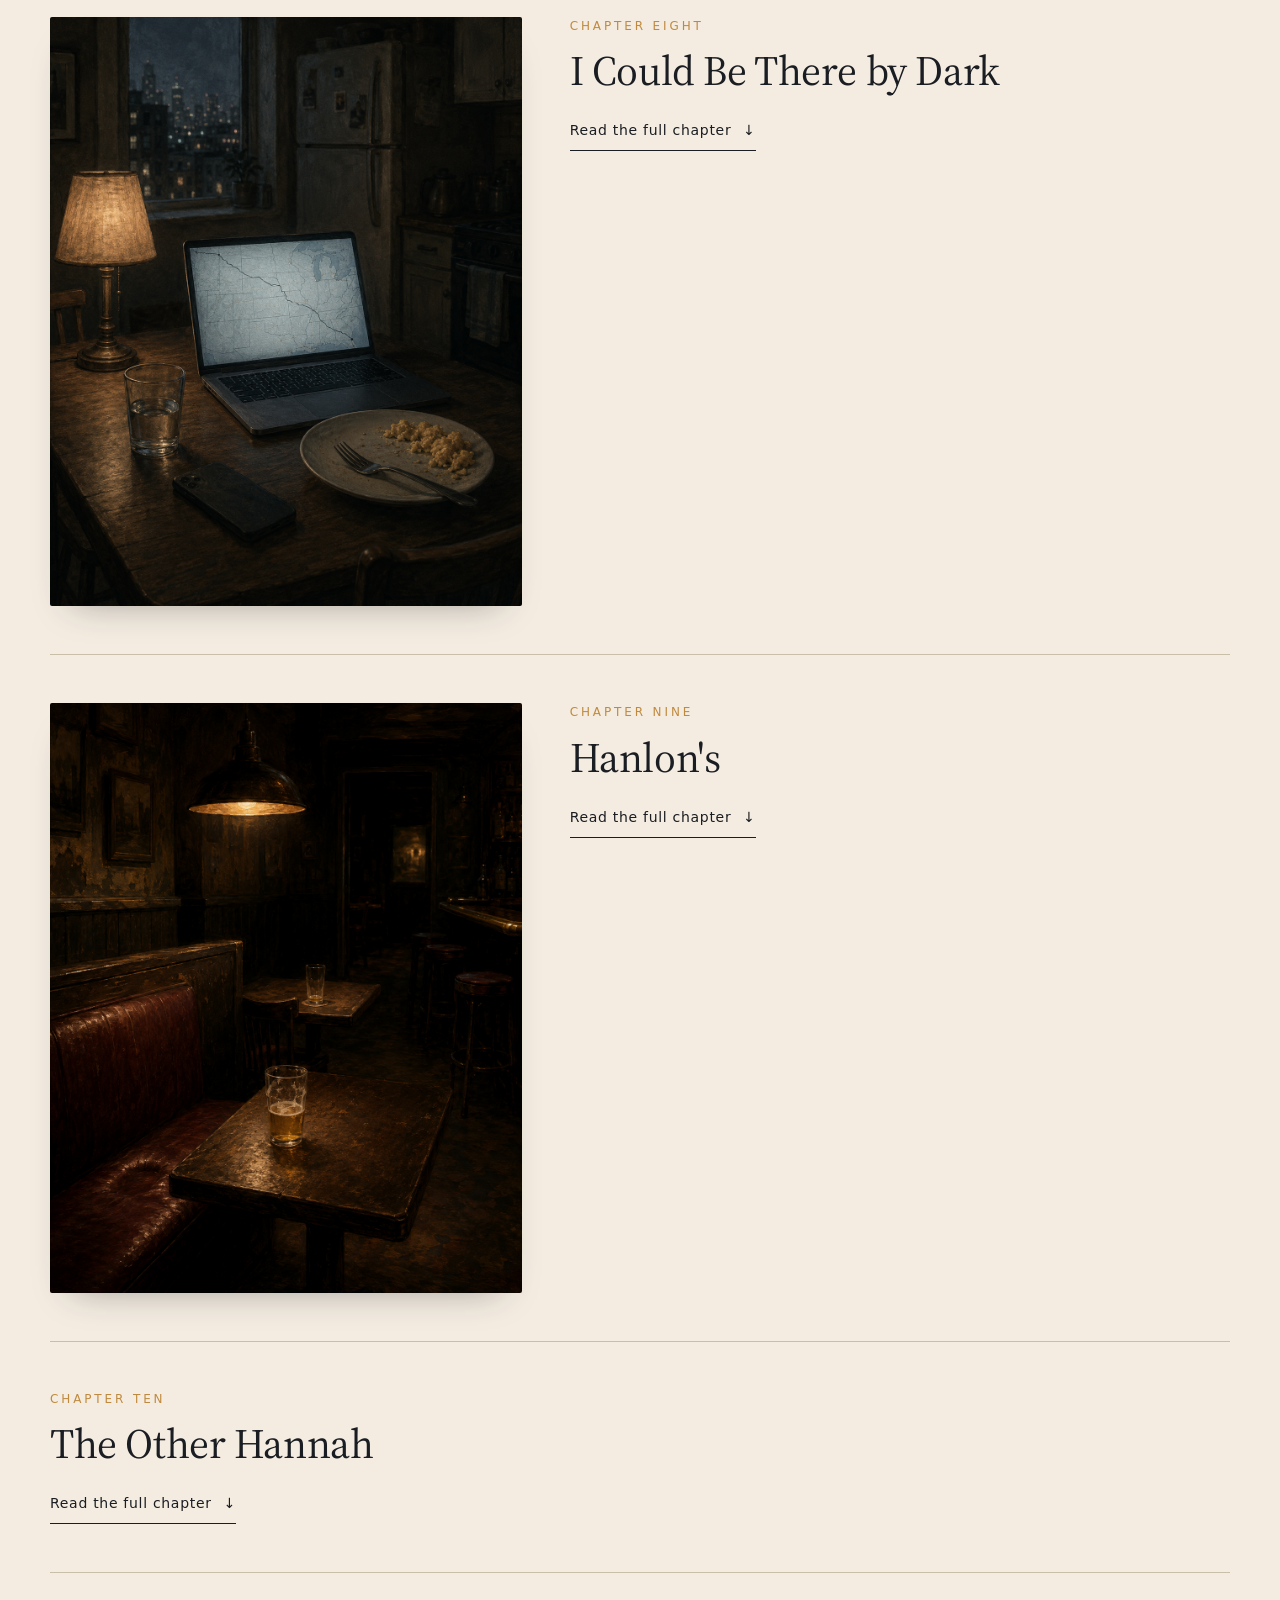
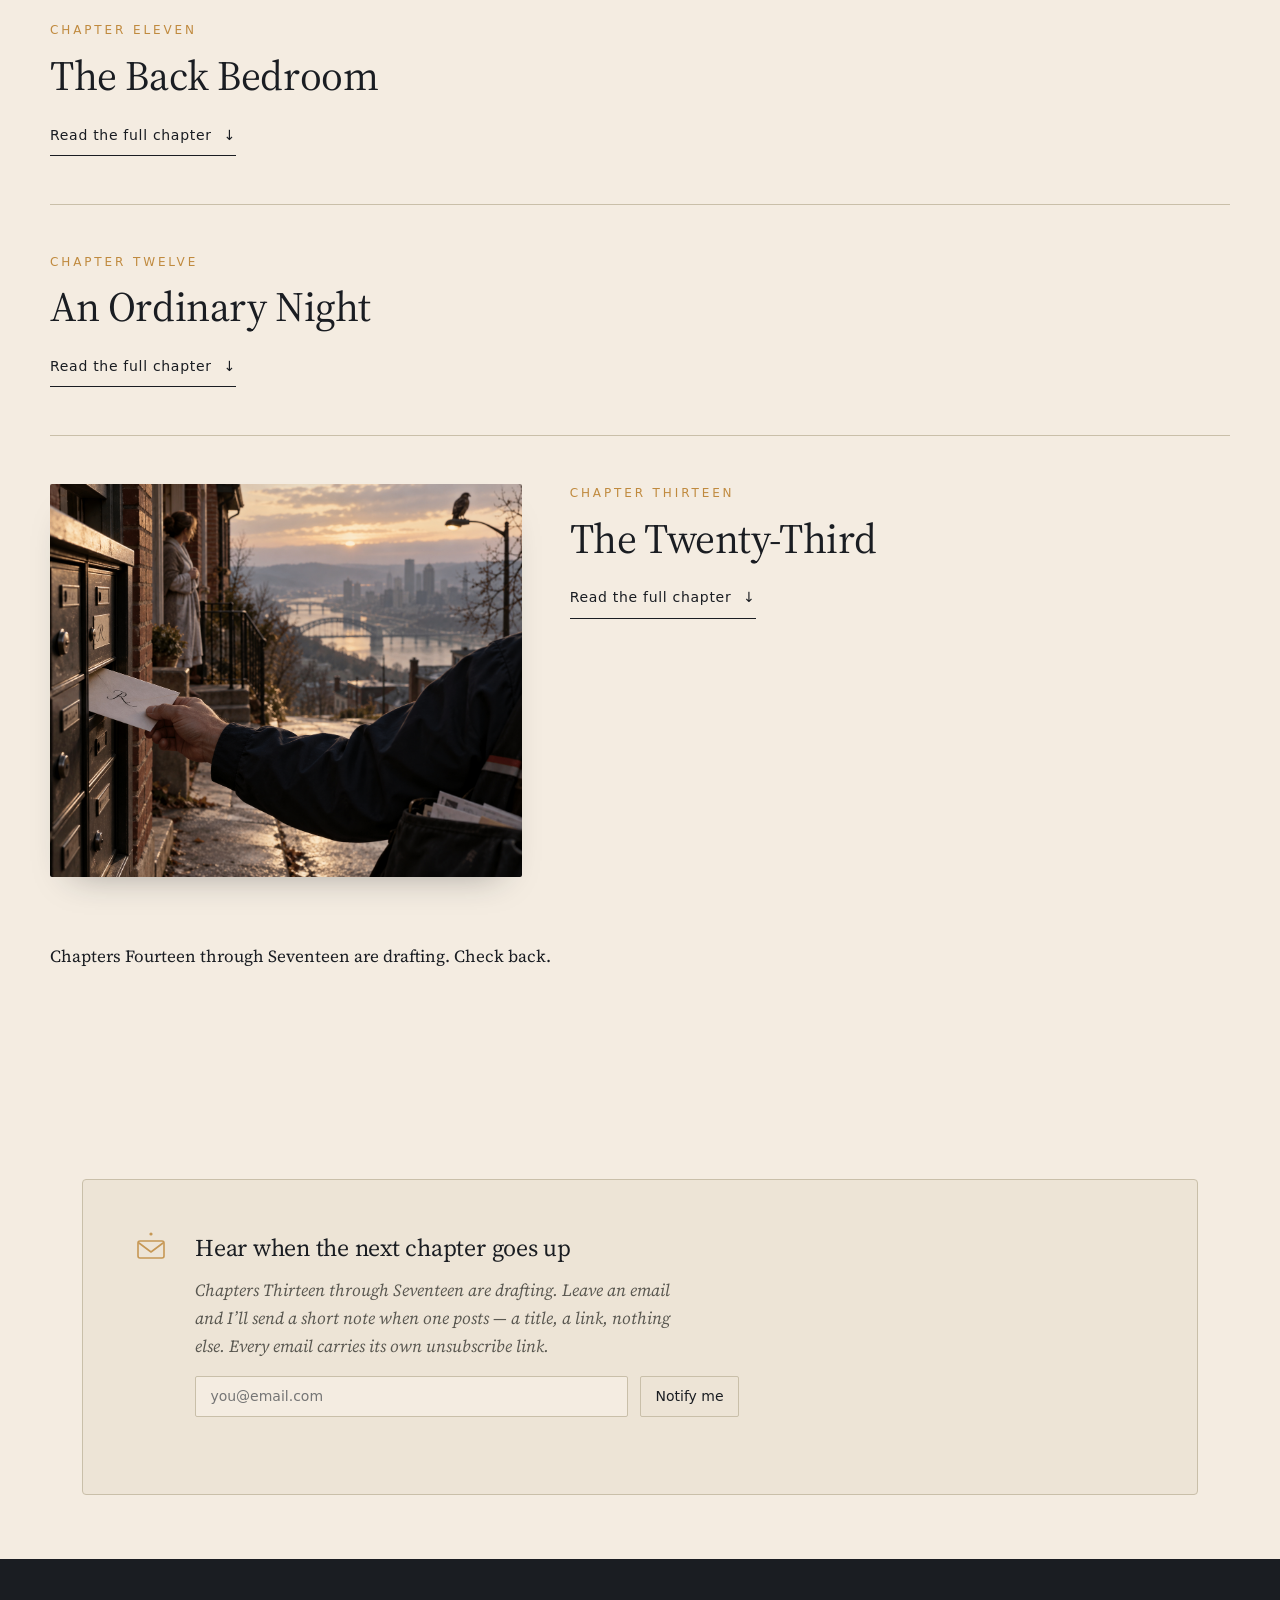
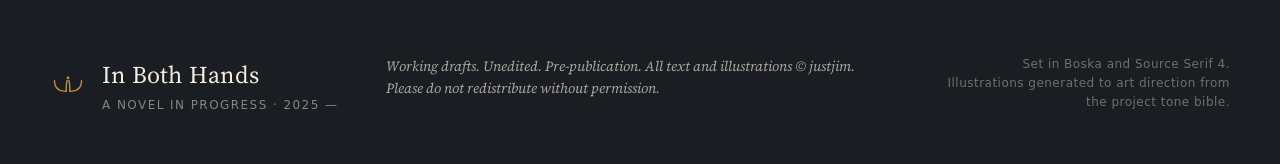
==== commit f6703bc9: "fix: bring the book intro up to date with Thirteen The hero status block still read "Chapters 1–12 o" ====
--- a/in-both-hands.html
+++ b/in-both-hands.html
@@ -75,10 +75,10 @@
       drew a line between them. The magic is small. The cost is not.
     </p>
     <div class="hero__meta">
-      <div><span class="meta__k">Status</span><span class="meta__v">Drafting · Chapters 1–12 of 17</span></div>
+      <div><span class="meta__k">Status</span><span class="meta__v">Drafting · Chapters 1–13 of 17</span></div>
       <div><span class="meta__k">Genre</span><span class="meta__v">Literary urban fantasy</span></div>
       <div><span class="meta__k">Setting</span><span class="meta__v">Pittsburgh · Wheeling · Chicago</span></div>
-      <div><span class="meta__k">Time</span><span class="meta__v">November, 2025</span></div>
+      <div><span class="meta__k">Time</span><span class="meta__v">November–December, 2025</span></div>
     </div>
     <div class="hero__actions">
       <a href="#chapters" class="cta">Read the chapters <span aria-hidden="true">↓</span></a>
--- a/assets/styles.css
+++ b/assets/styles.css
@@ -593,6 +593,11 @@
   filter: contrast(1.02) saturate(0.92);
   box-shadow: 0 18px 35px -22px rgba(26,29,34,0.4);
 }
+/* Thirteen's art carries the chapter at both edges — the bank of mailboxes and
+   the envelope on the left, the hawk on the light pole at the right — and the
+   4/5 frame could not hold both ends at once. Give it a frame at the source's
+   own 6/5 and the whole picture survives uncropped. */
+#chapter-13 .chapter__art img { aspect-ratio: 6 / 5; }
 
 .chapter__num {
   font-family: var(--ui);
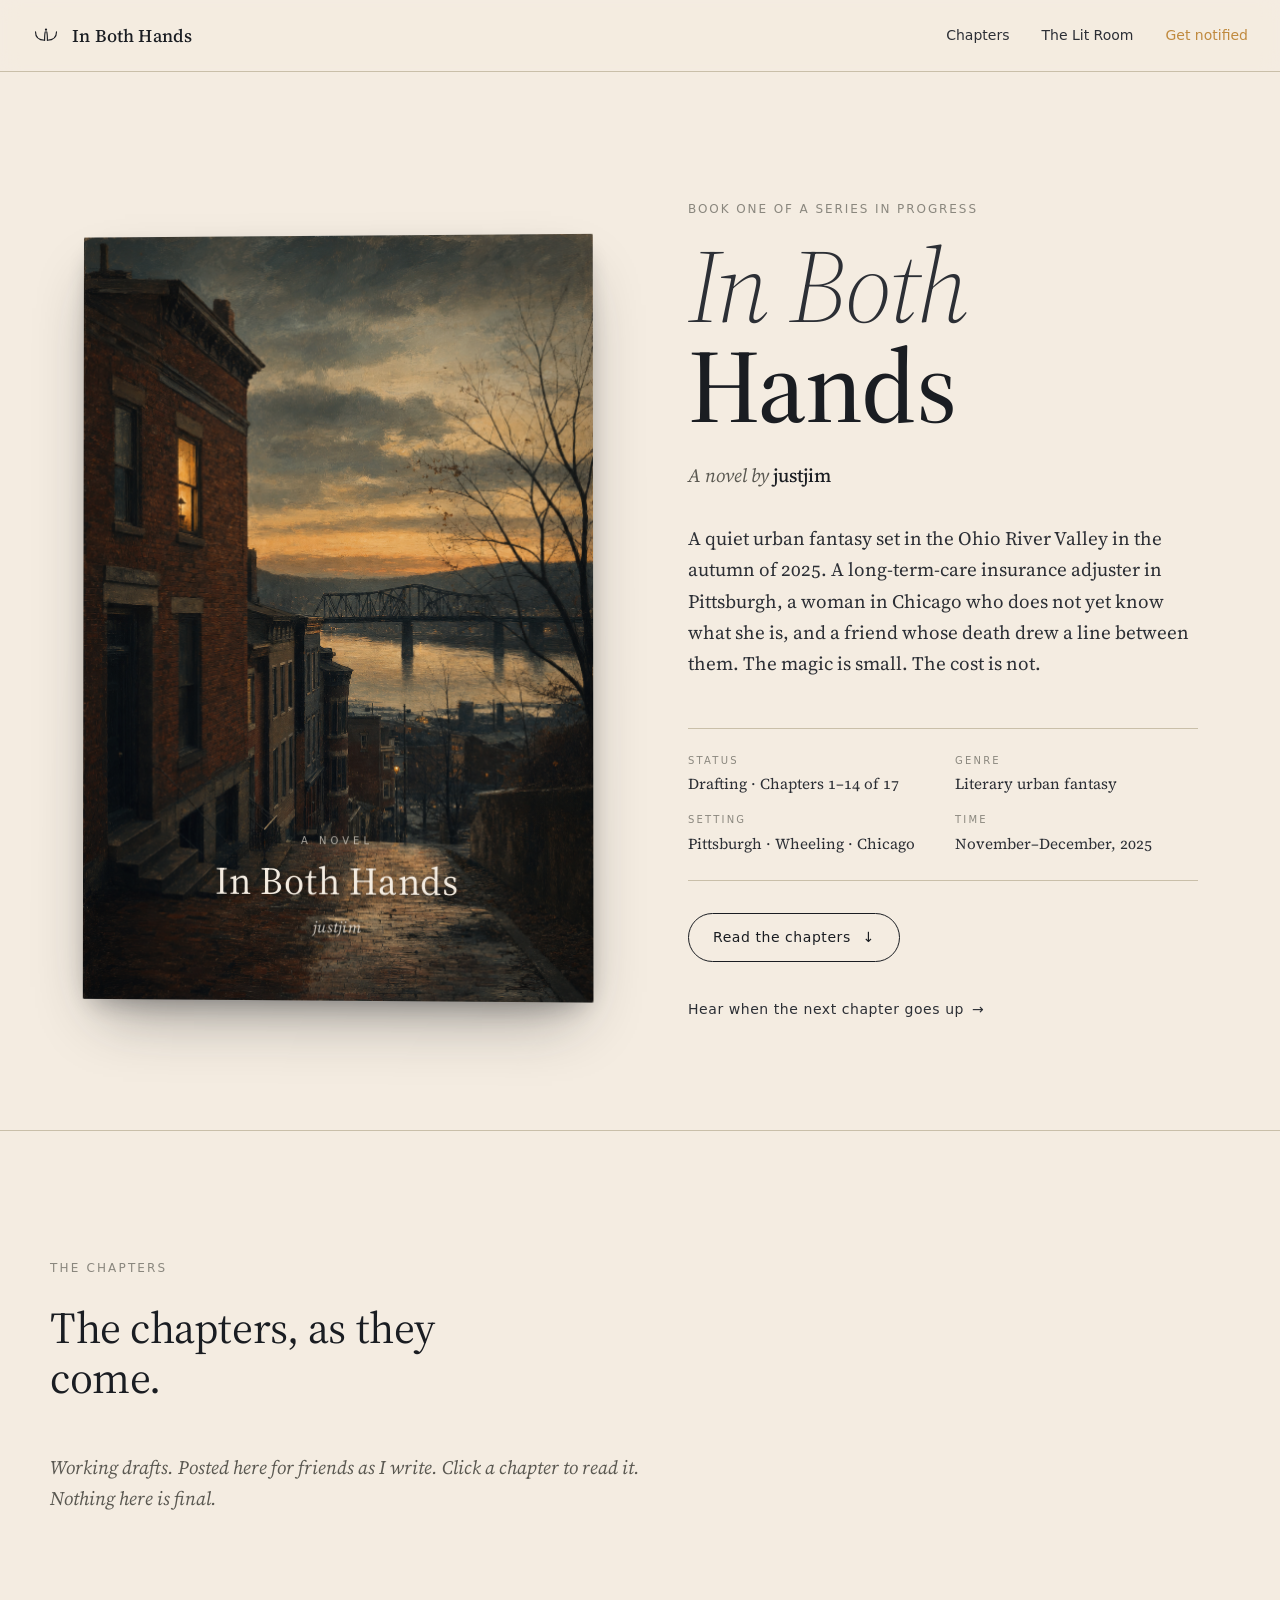
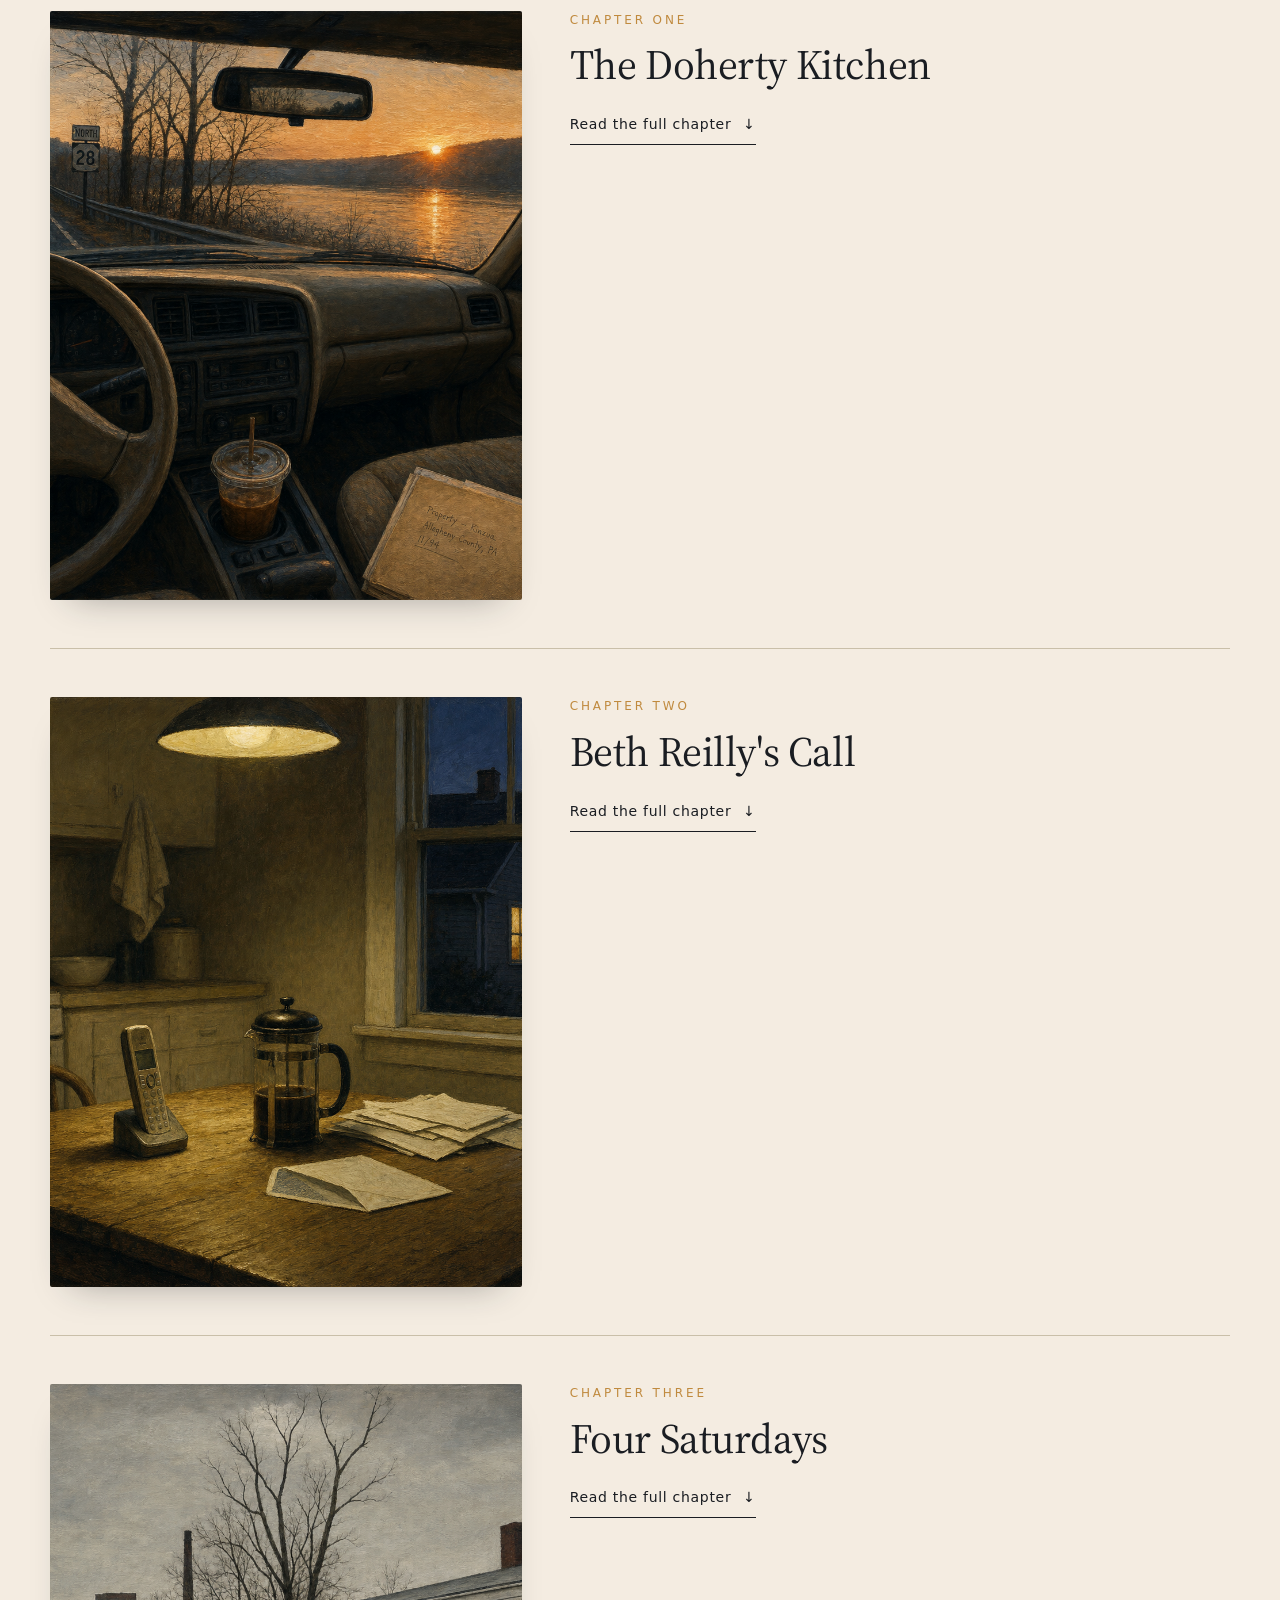
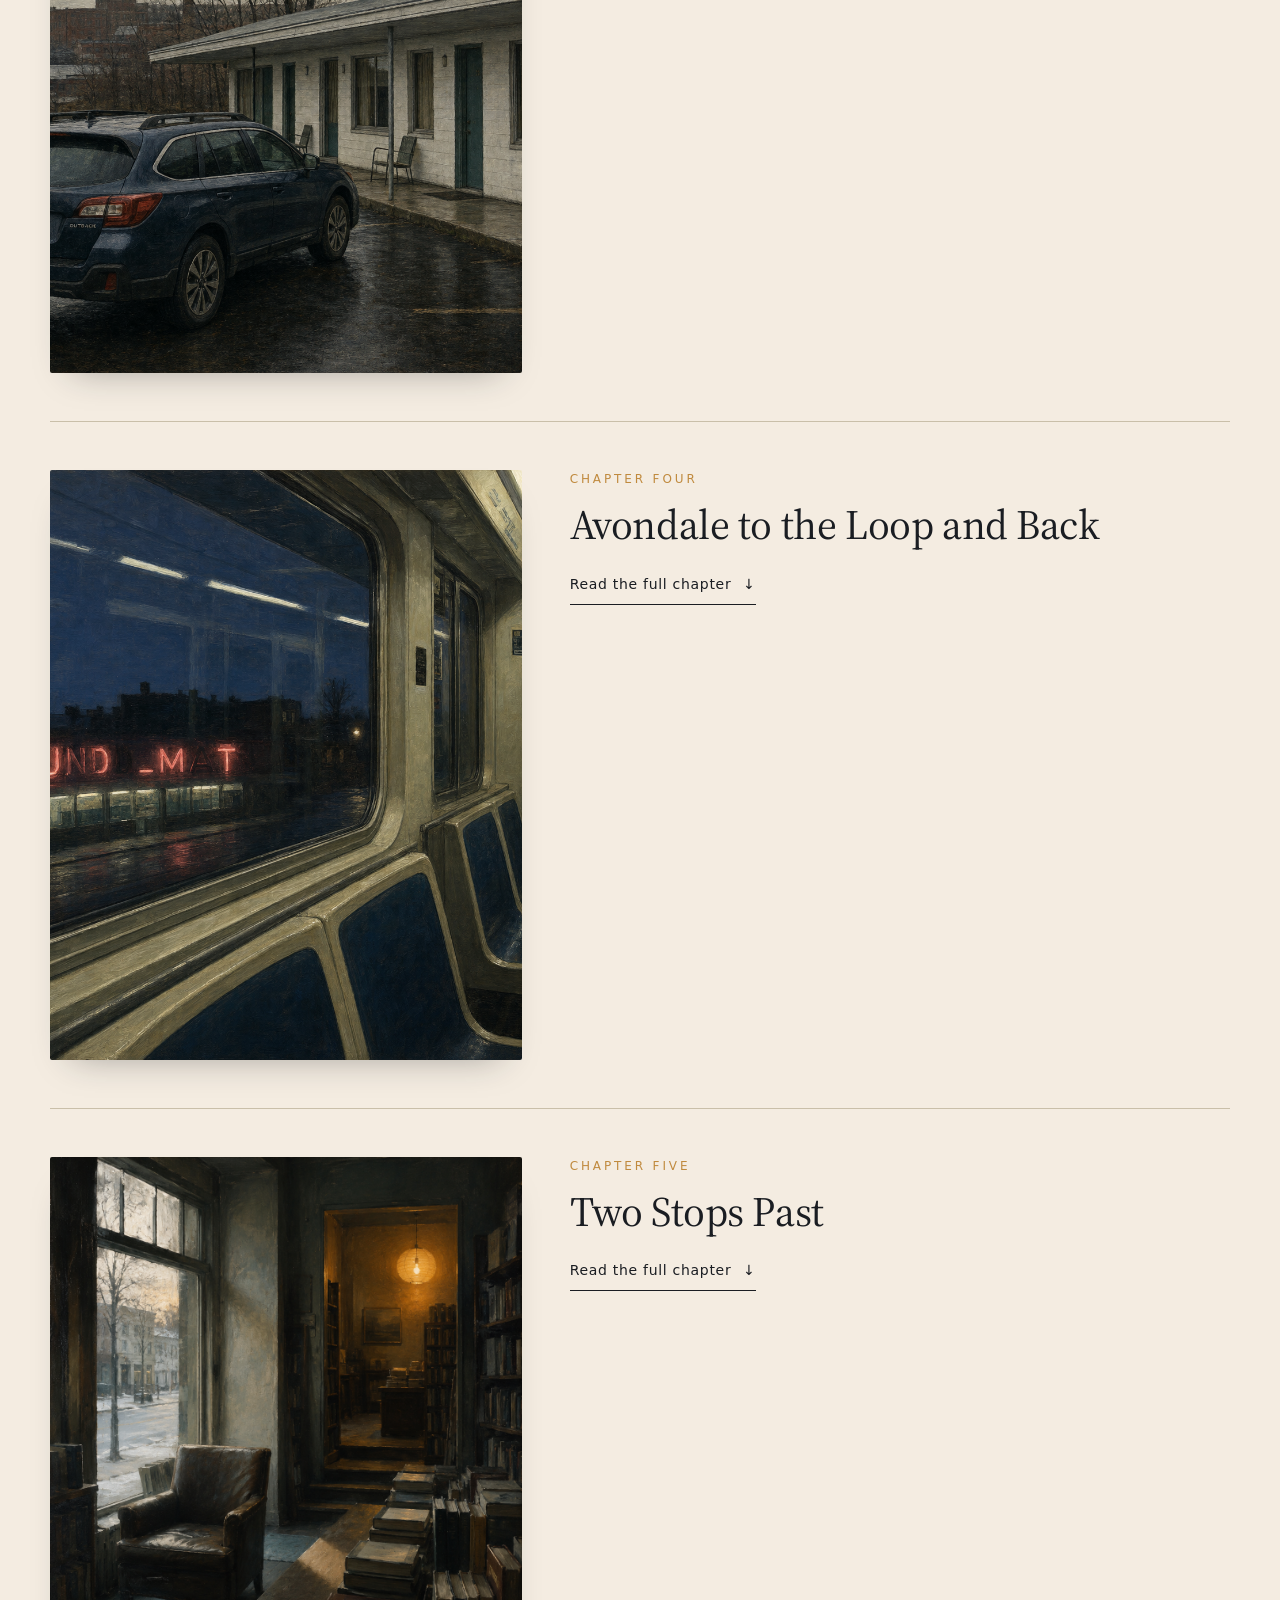
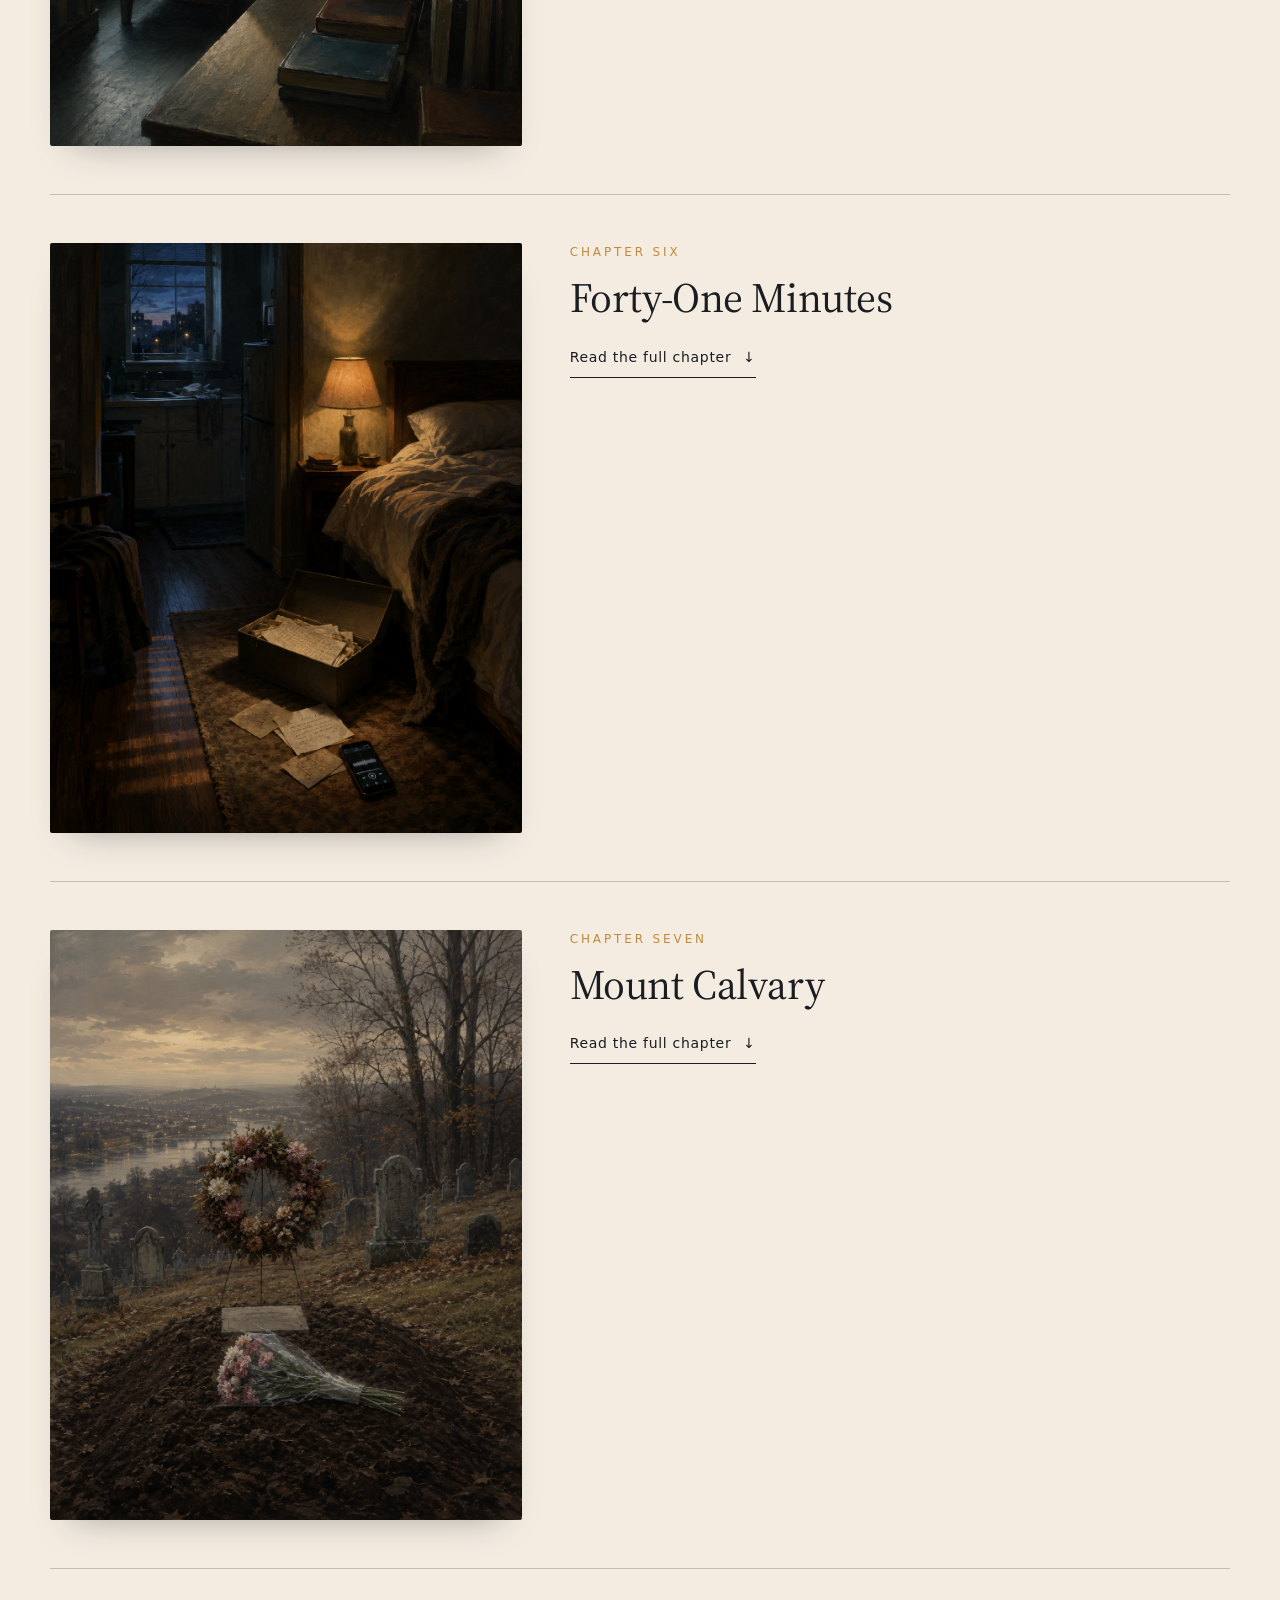
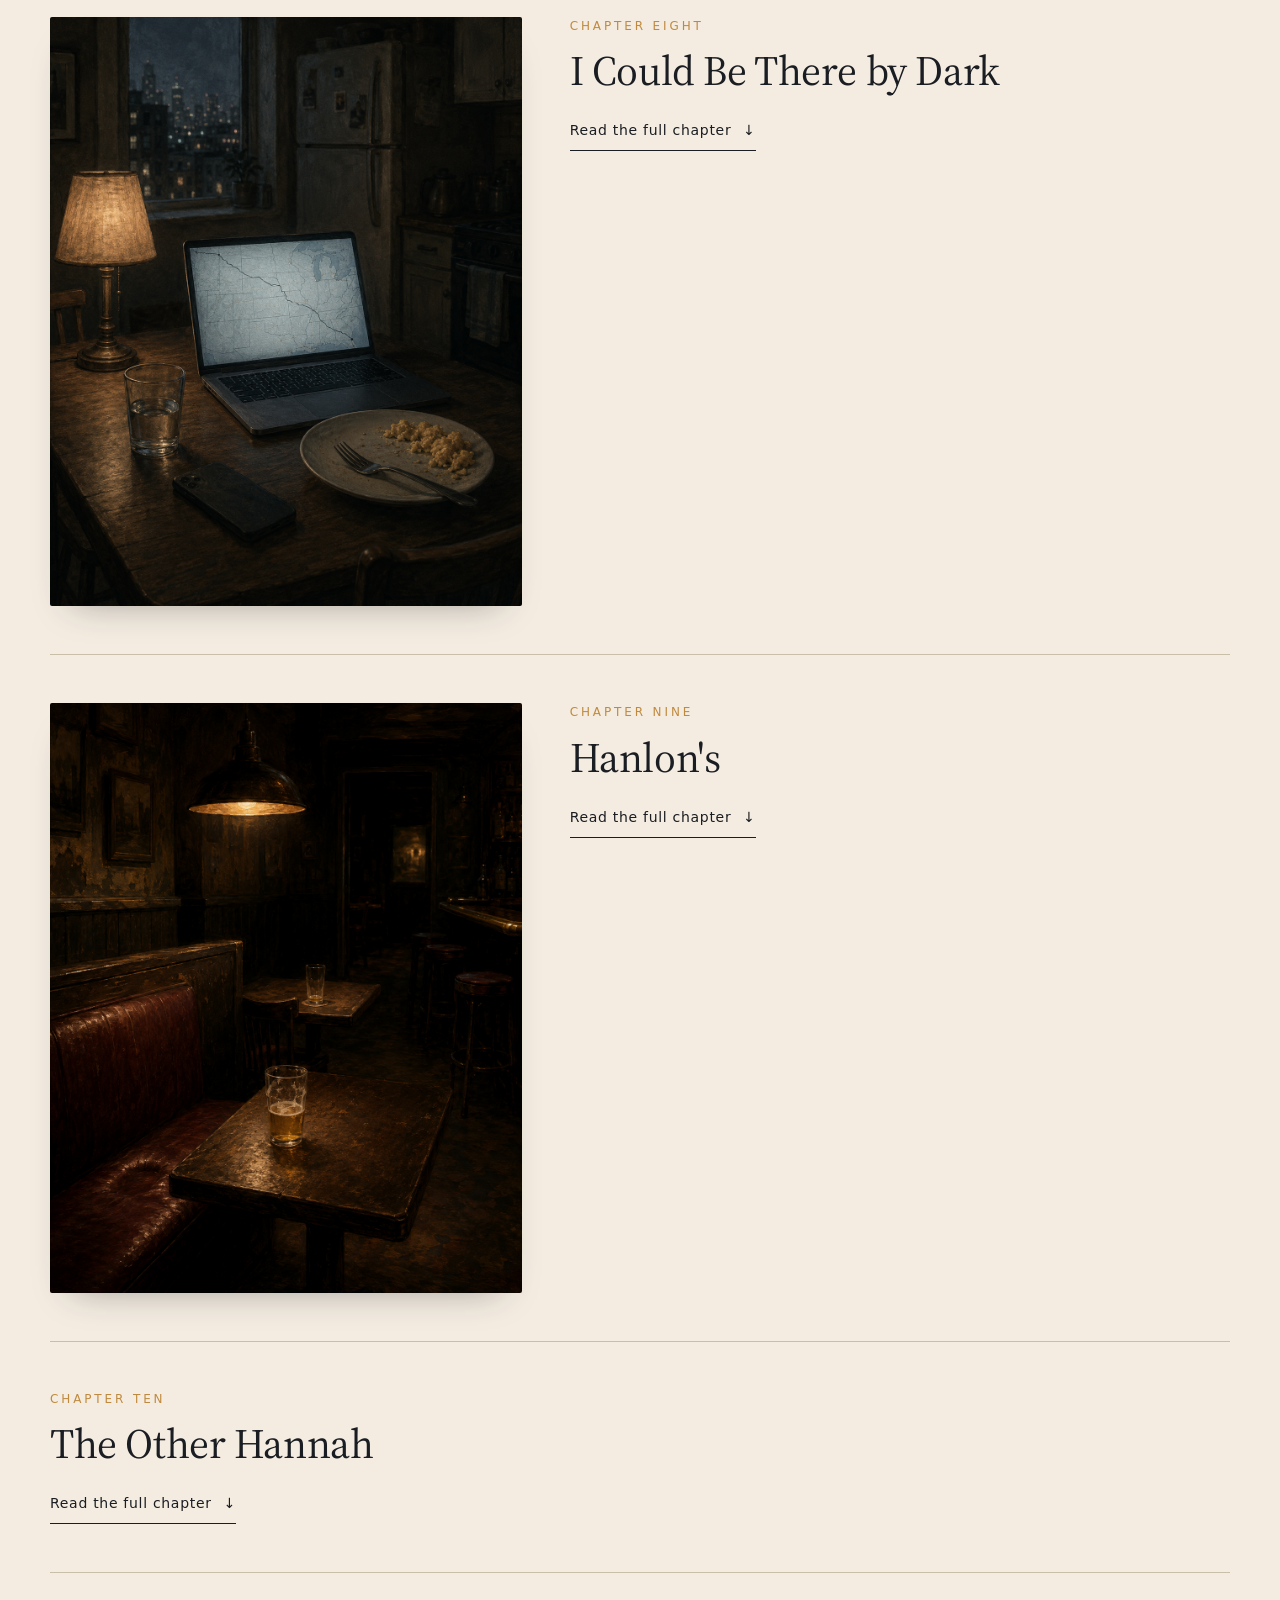
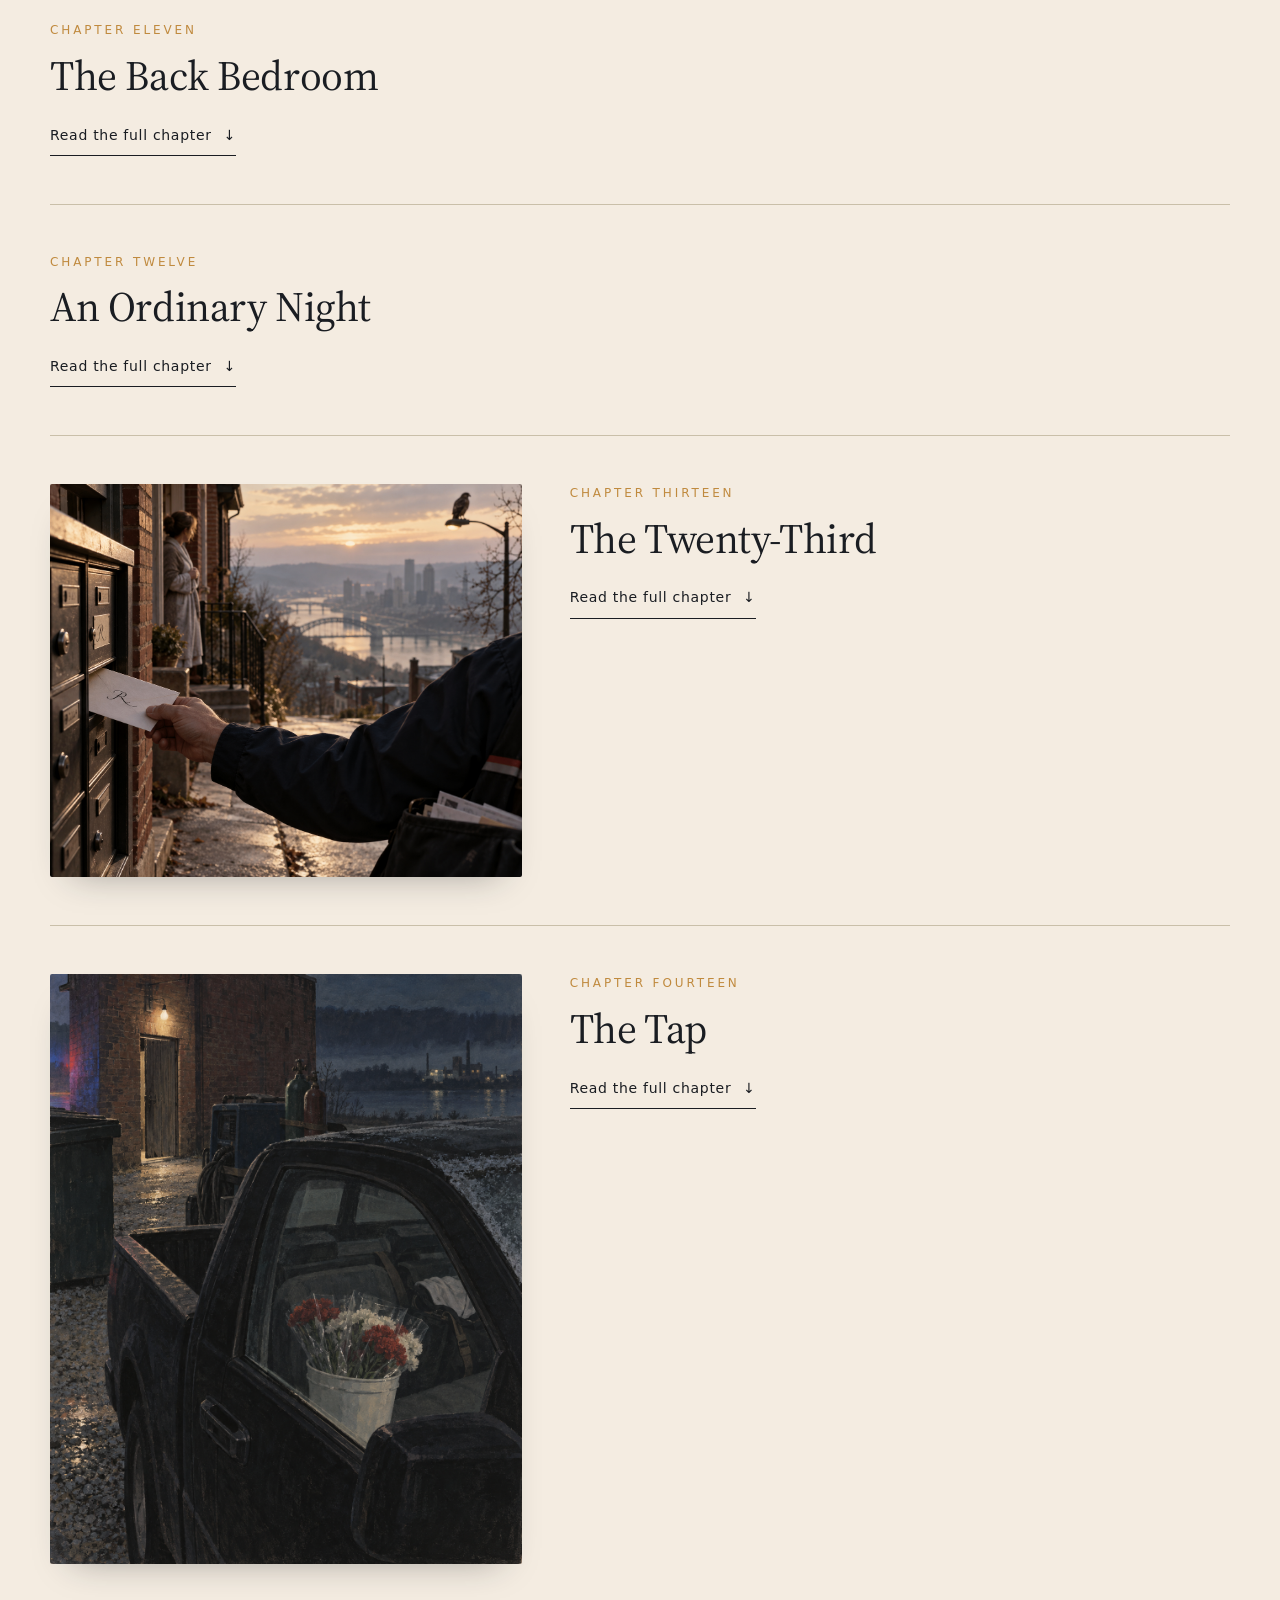
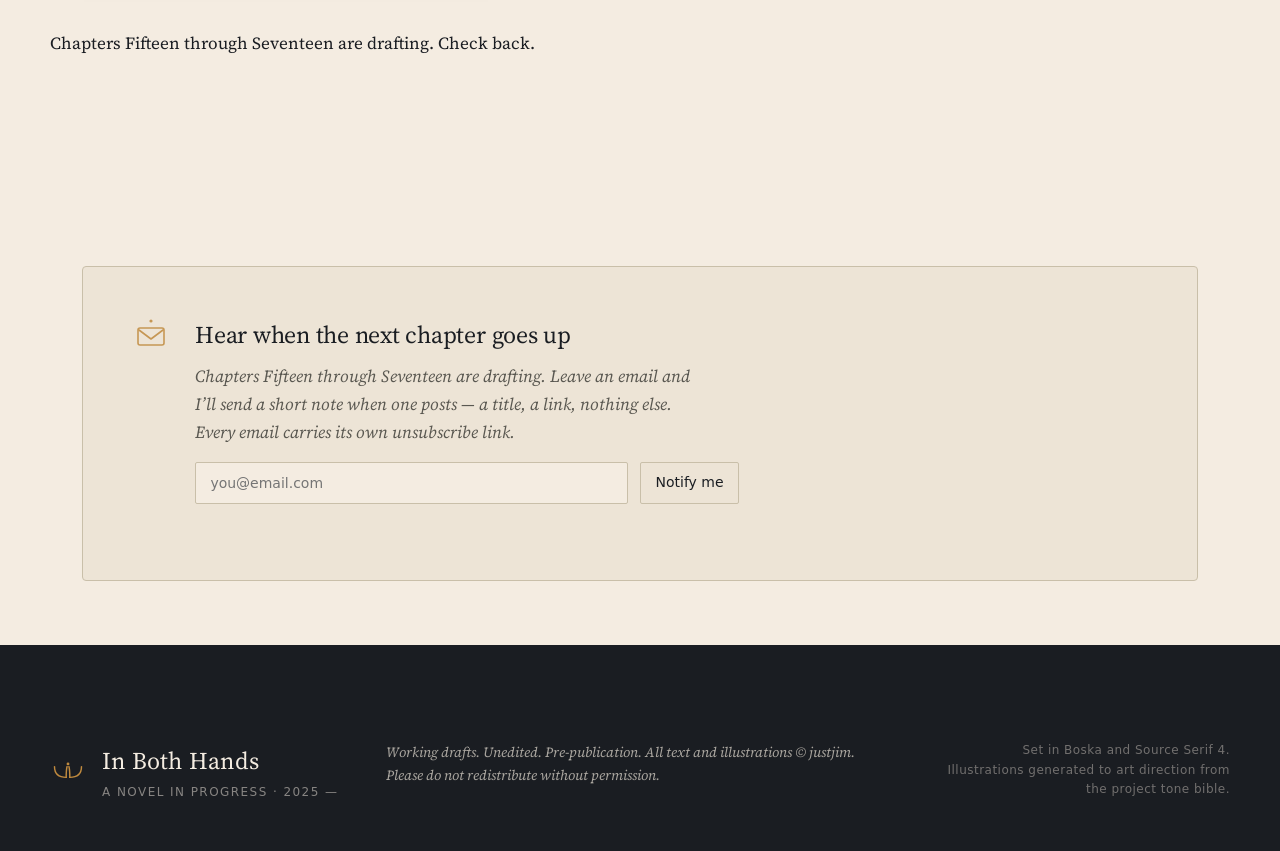
==== commit 45fbed5d: "feat: publish Chapter Fourteen, "The Tap" Cole in the bar on the twenty-third: gi night, and he driv" ====
--- a/in-both-hands.html
+++ b/in-both-hands.html
@@ -4,7 +4,7 @@
 <meta charset="utf-8" />
 <meta name="viewport" content="width=device-width, initial-scale=1" />
 <title>In Both Hands — a novel in progress</title>
-<meta name="description" content="A subtle urban fantasy in the Ohio River Valley. Drafts of the first thirteen chapters, character notes, and the world of the novel in progress." />
+<meta name="description" content="A subtle urban fantasy in the Ohio River Valley. Drafts of the first fourteen chapters, character notes, and the world of the novel in progress." />
 <meta name="theme-color" content="#1a1d22" />
 
 <!-- Fonts: Boska (display, literary) + Source Serif 4 (body) + Inter (UI micro) -->
@@ -75,7 +75,7 @@
       drew a line between them. The magic is small. The cost is not.
     </p>
     <div class="hero__meta">
-      <div><span class="meta__k">Status</span><span class="meta__v">Drafting · Chapters 1–13 of 17</span></div>
+      <div><span class="meta__k">Status</span><span class="meta__v">Drafting · Chapters 1–14 of 17</span></div>
       <div><span class="meta__k">Genre</span><span class="meta__v">Literary urban fantasy</span></div>
       <div><span class="meta__k">Setting</span><span class="meta__v">Pittsburgh · Wheeling · Chicago</span></div>
       <div><span class="meta__k">Time</span><span class="meta__v">November–December, 2025</span></div>
@@ -1142,11 +1142,119 @@
         </div>
       </li>
 
+      <!-- CHAPTER FOURTEEN -->
+      <li class="chapter" id="chapter-14" data-reveal>
+        <figure class="chapter__art">
+          <img src="assets/images/ch14-carnations.png" alt="A black pickup parked on wet gravel in the alley behind a brick bar at night, a bucket of red and white carnations on the seat beside a duffel bag with a folded white gi on it, a welding rig and its gas cylinders standing behind the cab, a bare bulb burning over the swollen alley door, red and blue light washing the brick at the far corner, and a lit mill on the far bank of a black river" />
+        </figure>
+        <div class="chapter__head">
+          <div class="chapter__num">Chapter Fourteen</div>
+          <h3 class="chapter__title">The Tap</h3>
+          <button class="chapter__toggle" data-target="ch14-body" aria-expanded="false" aria-controls="ch14-body">
+            <span class="chapter__toggle-label">Read the full chapter</span>
+            <span class="chapter__toggle-icon" aria-hidden="true">↓</span>
+          </button>
+        </div>
+        <div class="chapter__body" id="ch14-body" hidden>
+          <div class="chapter__body-inner">
+            <p>The first thing Mike Bednarski taught anybody was how to quit.</p>
+<p>Before a grip, before a stance, before which end of the belt went where. He sat the new ones down in a row on the mat and showed them. Two fingers, twice, on the other guy, on the floor, on yourself if that was all you could reach. Say it out loud if your hands were tied up. Stomp if your mouth was too. It meant stop and it meant now, and the other half of it, the half Mike said slower, was that when you felt it on you, you let go. Not in a second. Not when you were sure. You let go like dropping a rod that had gone live in your hand.</p>
+<p>Cole had tapped something like ten thousand times in two and a half years. To brown belts, to a hundred-and-thirty-pound librarian, once to a sixteen-year-old whose mother was watching from the folding chairs. It had stopped costing him anything the first month. And he had been tapped, which was the side of it he liked better if he was honest: that small double pat on the forearm, polite as a knock, from a man whose neck he had. That was the whole sport. Everything else was how you got there. He could go as hard as he had in him, which he could not do anywhere else on earth, because there was a door built into it and both people knew where the door was.</p>
+<p>It was a Tuesday. Tuesday was gi night. His bag was behind the seat of the truck with a clean gi folded in it, and he did not drive to Pittsburgh.</p>
+<hr class="section-break" />
+<p>He drove to the river. There was a gravel pull-off north of the bridge where his father had put a borrowed boat in, six summers running, and he sat there with the engine on and the heater ticking and the carnations on the seat beside him in their grocery-store bucket. He had known at three that the cemetery gate locked at dusk. He had bought them anyway.</p>
+<p>The river usually took something off him. He had never looked at why. Tonight it was black water, and the lights on the far bank came across it in long shaking lines and stopped short of him.</p>
+<p>He had tried the things. He would go over the list later, when he had time to go over lists, and it was not a short one. The funeral: he had put on the tie and driven, and come to in the shop lot with the tie in his pocket. The cemetery: four runs at it and one arrival, in November, with gas-station flowers because the florist by the gate had closed. Her street, twice, and both times he had ended up behind Hanlon's instead with the engine running and no memory of choosing. The mat, where he went so hard for three weeks that Mike took him aside and asked, carefully, if everything was all right at home. The heaviest work in the shop. The hill behind his mother's house, at a run, in the dark. Not drinking. Drinking. None of it was a bad idea. None of it had anywhere to put the thing down.</p>
+<p>The back way cost him six minutes and he had been paying them for two years: over the creek on the low bridge, up through the blocks where the houses quit and the warehouses started, then north along the water. At twenty it had been so his mother's friends would not clock the truck. He was not sure what it was for anymore. Habit is a road too.</p>
+<p>He parked in back by the dumpster. The alley door had swollen in its frame years ago and there was a knack to it, a lift and a hip. He had the knack.</p>
+<hr class="section-break" />
+<p>Third stool from the alley end. The varnish was gone off the rail there in two long ovals, and he pushed his sleeves up and put his arms down in them because that was where they went.</p>
+<p>Hanlon set a beer in front of him before he had his jacket settled. Hanlon was a big man gone soft, with a face that did not do much, and for most of two years he had treated Cole like the furniture, which Cole had taken as a compliment. Since October he stood differently. He would start back up the bar and stop short of where he was going, and keep Cole in the corner of his eye from there, like a man working on the ground who knows what is hanging over him.</p>
+<p>"You eat?"</p>
+<p>"Yeah."</p>
+<p>He hadn't. Hanlon looked at him one second longer and went up the bar, and did not go all the way.</p>
+<p>It was two days before Christmas and the place looked it, barely. Somebody's wife had run a strand of colored lights along the top of the back-bar mirror sometime in the nineties and nobody had taken it down since, and about half of it still worked. The television in the corner had a bowl game on with the sound off, two schools nobody in the room had gone to or could have found. Six or seven men. The one in the booth by the window who came in at eight and left at close, whose wife had been gone ten years and who had never once mentioned her. Two guys from the glass plant splitting a pitcher. Davy at the front corner, home between ships, sixty years old and loud like a man who has spent his life talking over engines.</p>
+<p>Davy was telling the one about the chief engineer in Mobile who went ashore to buy his wife a birthday card and came back four days later with the card, unsigned, and another woman's name tattooed on his neck. He did the voices. He did the chief trying to explain the neck to the captain. Cole had heard that story take the whole bar apart. He had seen Hanlon laugh at it, which was a thing you could tell your grandchildren.</p>
+<p>Tonight Davy got to the card and the room let it fall. One of the glass plant guys breathed out through his nose. Davy looked around like a man who has thrown a line to a dock and watched it go in the water.</p>
+<p>There is a thing that happens with a bad ground. The machine is on, the dial is right, the rod is right. You strike and you get an arc, and the arc is wrong. It wanders, it spits, it won't bite the plate. And a man can stand there ten minutes adjusting everything in front of him before he thinks to walk back and look at the clamp. The room was like that. It had been like that Sunday and it had been like that Monday. Everything in front of him was right. Somewhere behind it, something had come off of whatever it used to be fastened to.</p>
+<p>He drank slowly. He did most things slowly in a room with other people in it. It was not his temperament. It was a practice, ten years old, and nobody had ever caught him at it.</p>
+<p>The gather was in him from the elbows down. He knew it like he knew a tank was near empty by the heft, without looking. A bolt taken a quarter turn past spec, and held there eight weeks, and the one place he had ever been able to back it off was closed.</p>
+<p>Two stools toward the front there was a man in a windbreaker zipped to the throat. Not one of theirs. A week of nights in here and nobody had learned what he drank. He was talking low to the bottles. Cole caught <em>thirteen years</em> and let it go by. He was full up.</p>
+<p>Hanlon brought the second one without being asked.</p>
+<hr class="section-break" />
+<p><em>You're carrying something in your forearms.</em></p>
+<p>Two Decembers back. She had been on her way to the bathroom and she stopped behind him, close enough that he felt it. He turned around to a small woman of sixty-some in a fleece vest with a hospital lanyard still around her neck, and she was not looking at his face. She was looking at him like the old hands at the shop looked at a bead: not at the man, at the work. He said, <em>What.</em> It was the only word he had, and it was a lie, and she let him keep it. <em>Come sit with me when you're done,</em> she said, like asking him to pass the salt, and went on. He sat with her. He left at two.</p>
+<p>Her apartment had three lamps and she never turned on anything else. One by the door with the keys. One at the end of the couch. One up on the refrigerator, of all places, putting its light down over the stove. He could have walked those rooms blind. He knew which board by the kitchen gave and which cushion was his.</p>
+<p>She never told him what it was. She gave him three words and the words were theirs. The gather was what he walked in with. The let-down was what happened on the couch, when she put her hand on his shoulder and he pushed. All of it. What he had not pushed at anything since the week his father died, when he put his fist through his bedroom wall and stood looking at the hole. Her hand did not so much as tighten. It went out of him like a load coming off a chain hoist, the whole rig easing at once. The long quiet was after. An hour, sometimes. He could sit with his full weight on the cushion and his hands open on his knees and not be holding anything off of anybody. There was nothing grand in it. It was a rest. It was the only room he had ever been in where his body did not have to stand guard over everyone else in it.</p>
+<p>The first time, he wept for an hour and did not know what he had done. She brought him a glass of water and made nothing of it. After that it was twice a month. <em>Can I come over and let down.</em> <em>Come on.</em> Fifty times, near enough. When it was over he would carry her cup to the sink. He never cursed in front of her, not once, and could not have said why.</p>
+<p>In all that time she never said she was sick.</p>
+<p>Hanlon told him. October, a slow night, the big man leaning in on both hands to say one careful sentence, and then finding something that needed doing at the other end of the bar. Cole remembered that he had said thank you. He remembered thinking that was a strange thing to have said.</p>
+<hr class="section-break" />
+<p>Halfway through the third one he got up to piss and did not make it to the bathroom.</p>
+<p>The back corridor was cinderblock under a cream paint gone the color of teeth. He stopped halfway down it and put his forehead on the block, and his palms flat on either side of his head, and breathed the long way, down into the belt.</p>
+<p><em>Fuck,</em> he said, to the wall, quietly, and heard it like he sometimes did, in his babka's kitchen, in her voice. He let that go by.</p>
+<p>Then he pushed. He did not mean to. There was nobody there to be careful of, and it came up through him and went into eight inches of block, and the block did what block does with it. Nothing came back. Nothing eased. He stood there two minutes with his eyes shut, a man trying to pour something into a wall.</p>
+<p>Out in the room a chair went over.</p>
+<hr class="section-break" />
+<p>He would be asked a good many times, by people with forms, what it was about. He never had a better answer than the true one. Davy had started the story again from the top, louder, as if the room just hadn't heard him. The man from the window booth had come up to settle his tab and said, not even unkindly, that last time it was Galveston. Davy said it was never Galveston. The man said all right. Davy said don't <em>all right</em> me. That was all of it. Cole had heard men say those things to each other in a hundred rooms, and the words were never the reason, and in this room it had never once come to anything. This was the room where it didn't.</p>
+<p>Hanlon was already out from behind the bar. <em>Hey. Hey, now,</em> low, the voice he kept for this. Cole had watched that voice and one big hand settle this room a dozen times without anybody deciding to be settled.</p>
+<p>The lights sagged. Every one at once, to a brown he could barely see faces in, and they hung there.</p>
+<p>He saw Hanlon get to them and put his arm out between them, and he saw the arm stop. A foot short. The big man stood with his hand in the air between two drunks, touching neither, and looked at it. At his own hand.</p>
+<p>Davy swung. It was a sailor's haymaker, wide and slow, thrown from somewhere around last week, and the man from the window booth was not where it was going anymore. The man in the windbreaker was. He had stood up off his stool with his money in his hand, and he was looking at the front door.</p>
+<p>There was no deciding in it. Ten years of being the careful one in every room, and the care was exactly what moved him: somebody was about to get hurt who had nothing to do with it. He came out of the corridor mouth low and fast, got his head outside Davy's arm and his own arms locked around the ribs, and turned him.</p>
+<p>He has never been able to make the floor plan work. He knows where he was and where Davy was, and he knows that turning a heavy man off a punch takes him away from whatever he was swinging at. That is what the turn is for. But there was a stool, or a foot, or the dark, and all three of them went over in a heap, and when the floor quit moving he was kneeling in spilled beer with Davy's shirt in both hands and Davy was lying across somebody.</p>
+<p>He hauled him off. Davy rolled onto his back and lay there with his chest going, done. Done the second he hit. There had never been any fight in it.</p>
+<p>The man in the windbreaker sat up.</p>
+<p>Cole's hand was already in his collar. When had that happened. The face was a foot from his, the color of putty in that light, saying something that went under the noise of every man in the place coming to his feet. The eyes went over Cole like Cole was part of the floor. Then he shoved, hard, both hands, and twisted, and went.</p>
+<p>He was going for the door. It took Cole most of a week to see it, and when he saw it, it was because of the money. A man does not get his cash out to start a fight. He had been trying to leave since before it began.</p>
+<p>That night, on his knees in the brown dark with a collar tearing out of his fist, he read it wrong. He read it as a man going at somebody. There is an answer to that, and he had drilled it three nights a week.</p>
+<p>He took the back. It was there and he took it. Legs around the waist, one shin locked behind his own other knee. Right arm under the chin. Right hand to his own left biceps, left hand behind the head, elbows in. He did not squeeze so much as close, evenly, like a vise. Mike would have stood over it and found nothing to fix. Cole has had to live with that. He did it right.</p>
+<p>The man did not tap.</p>
+<p>He had never been on a mat. Nobody had ever sat him down in a row and shown him two fingers, twice. He did not know there was a door. He bucked. He got both hands on Cole's forearm and tore at it. He drove a heel into the floorboards, twice, three times, and none of it was the signal, and Cole's arms had been built for two and a half years around a pair of things, the tap and the letting go, built like a hand gets built around the handle of its own hammer. They held on and waited for the first half.</p>
+<p>The man went slack.</p>
+<p>Still no tap. His arms did not know what to do with slack by itself. They waited for the rest of it.</p>
+<p>One.</p>
+<p>Two.</p>
+<p>Three.</p>
+<p>Then something in him understood, not what, only that it was wrong, and he opened his arms.</p>
+<p>He has counted those since more times than he ever tapped. Everything up to them he could put on something. The room. Davy. The dark. The man turning. Those three he could not put anywhere. He had been there for them.</p>
+<hr class="section-break" />
+<p>The lights came back. He did not see them do it. Hanlon could never say afterward whether they had gone all the way out.</p>
+<p>On the mat, when somebody goes out, you lay him flat and lift his legs and say his name, and in five seconds he is blinking at the ceiling, embarrassed, asking what happened. Cole had put two men to sleep in his life who were too proud to tap. Both were awake before he finished asking if they were okay.</p>
+<p>He laid the man flat. He lifted his legs. He did not have a name to say, so he said, <em>Hey. Hey, buddy. Hey.</em></p>
+<p>Five seconds. Ten.</p>
+<p>"Call 911," he said, and did not know his own voice. Hanlon was at the wall phone with the cord pulled straight, saying the name of the bar.</p>
+<p>He knew what came next. He had watched his mother do it on a kitchen floor on a Tuesday evening when he was fifteen. He had not thought about her hands in ten years, and his own went to the same place. Heel of the palm on the breastbone. Elbows locked. Hard and fast. He counted those too, out loud, to thirty and again, his bare forearms straight over a stranger's chest, the zipper of the windbreaker cold under the edge of his hand.</p>
+<p>Davy had gotten himself up onto a stool and was telling nobody, "I never touched him. I never touched him." The booth by the window was empty. Its man had used the dark to go out the front, and not one person could say when, and that would matter later, to the people with forms.</p>
+<p>Somebody who did not have the knack fought the alley door and won.</p>
+<p>She came as far as the mouth of the corridor and stopped. Seventies. A car coat, her keys still in her fist. Nobody comes into a bar like that for a drink; she had come like a neighbor crossing the street toward smoke. She took in the room, and the man on the floor, and whatever that did to her she folded up and put away for later. Then she looked at Cole's arms.</p>
+<p>Not at him. At his forearms, working. At the freckles, and at what was under the freckles. In two years exactly one person had looked at him like that. The hair stood up on his neck.</p>
+<p>She took a step in. "Son," she said. "Let me—"</p>
+<p>He did not hear help. He heard somebody who could see. He never lifted a hand; his hands were busy. What went at her went like heat off a fresh weld, nothing to look at, and she stopped as if she had laid her palm on it. Her body got the message before her face did. One step back, then another, her free hand flat against her own breastbone, and she gave him a look he has turned over a great many times since, and went back out into the cold. He never learned her name.</p>
+<p>Twenty-eight. Twenty-nine. Thirty.</p>
+<p>There was a table against the far wall, under the dead clock, that nobody ever used. Somebody was sitting at it. He had not seen anyone come in. Whoever it was was not watching the man on the floor. They were watching him, in no hurry at all, like he and his father used to watch a line that had started to move. He did not turn his head. When he looked again there was a glass on the table and nobody behind it, and he could not have sworn the glass was new.</p>
+<hr class="section-break" />
+<p>They came in the front, the medics first and then two cops and then more. Somebody's hands took his shoulders and moved him off, and he let them. He sat back on his heels with his palms open on his thighs and watched them work. They were good, and fast, and he knew.</p>
+<p>He had known on the third count. He had had his arm around it when it went.</p>
+<p>"Who was in this?"</p>
+<p>"I was in the fight," Cole said.</p>
+<p>He said it from the floor, looking up. He did not say the rest. He had not worked out the rest, and he is a man who does not say a thing until he has it. When they told him to stand he stood, and turned around before he was asked, and put his hands behind him. He had seen enough television.</p>
+<p>The cop who cuffed him was not much older than he was. He pushed Cole's sleeves down for him first, which was a decent thing to do on a night like that, and he saw the arms.</p>
+<p>"Welder?"</p>
+<p>"Yes sir."</p>
+<p>The cop nodded. He had an uncle.</p>
+<p>They took him out the street door, which in two years he had never once used. It was a different bar from that side. There was a beer sign in the window he had only ever seen the back of. Around the corner in the gravel the truck sat locked, with a clean gi behind the seat and a bucket of carnations on it. It was cold enough. They would keep.</p>
+<p>A hand on top of his head, and he was folded into the back of the car.</p>
+<p>Welder. That was what anyone saw, looking, and it was true. He had the marks for it, three years of them, elbow to wrist. He had the other marks too, on the same skin. In his whole life one person had looked at his arms long enough to tell the two apart. The second had just backed out an alley door with her hand on her chest.</p>
+          </div>
+        </div>
+      </li>
+
     </ol>
 
     <div class="chapters__more">
       <div class="chapters__more-line"></div>
-      <p>Chapters Fourteen through Seventeen are drafting. Check back.</p>
+      <p>Chapters Fifteen through Seventeen are drafting. Check back.</p>
       <div class="chapters__more-line"></div>
     </div>
   </div>
@@ -1163,7 +1271,7 @@
     <div class="notify__copy">
       <p class="notify__title">Hear when the next chapter goes up</p>
       <p class="notify__text">
-        Chapters Thirteen through Seventeen are drafting. Leave an email and I’ll
+        Chapters Fifteen through Seventeen are drafting. Leave an email and I’ll
         send a short note when one posts — a title, a link, nothing else.
         Every email carries its own unsubscribe link.
       </p>
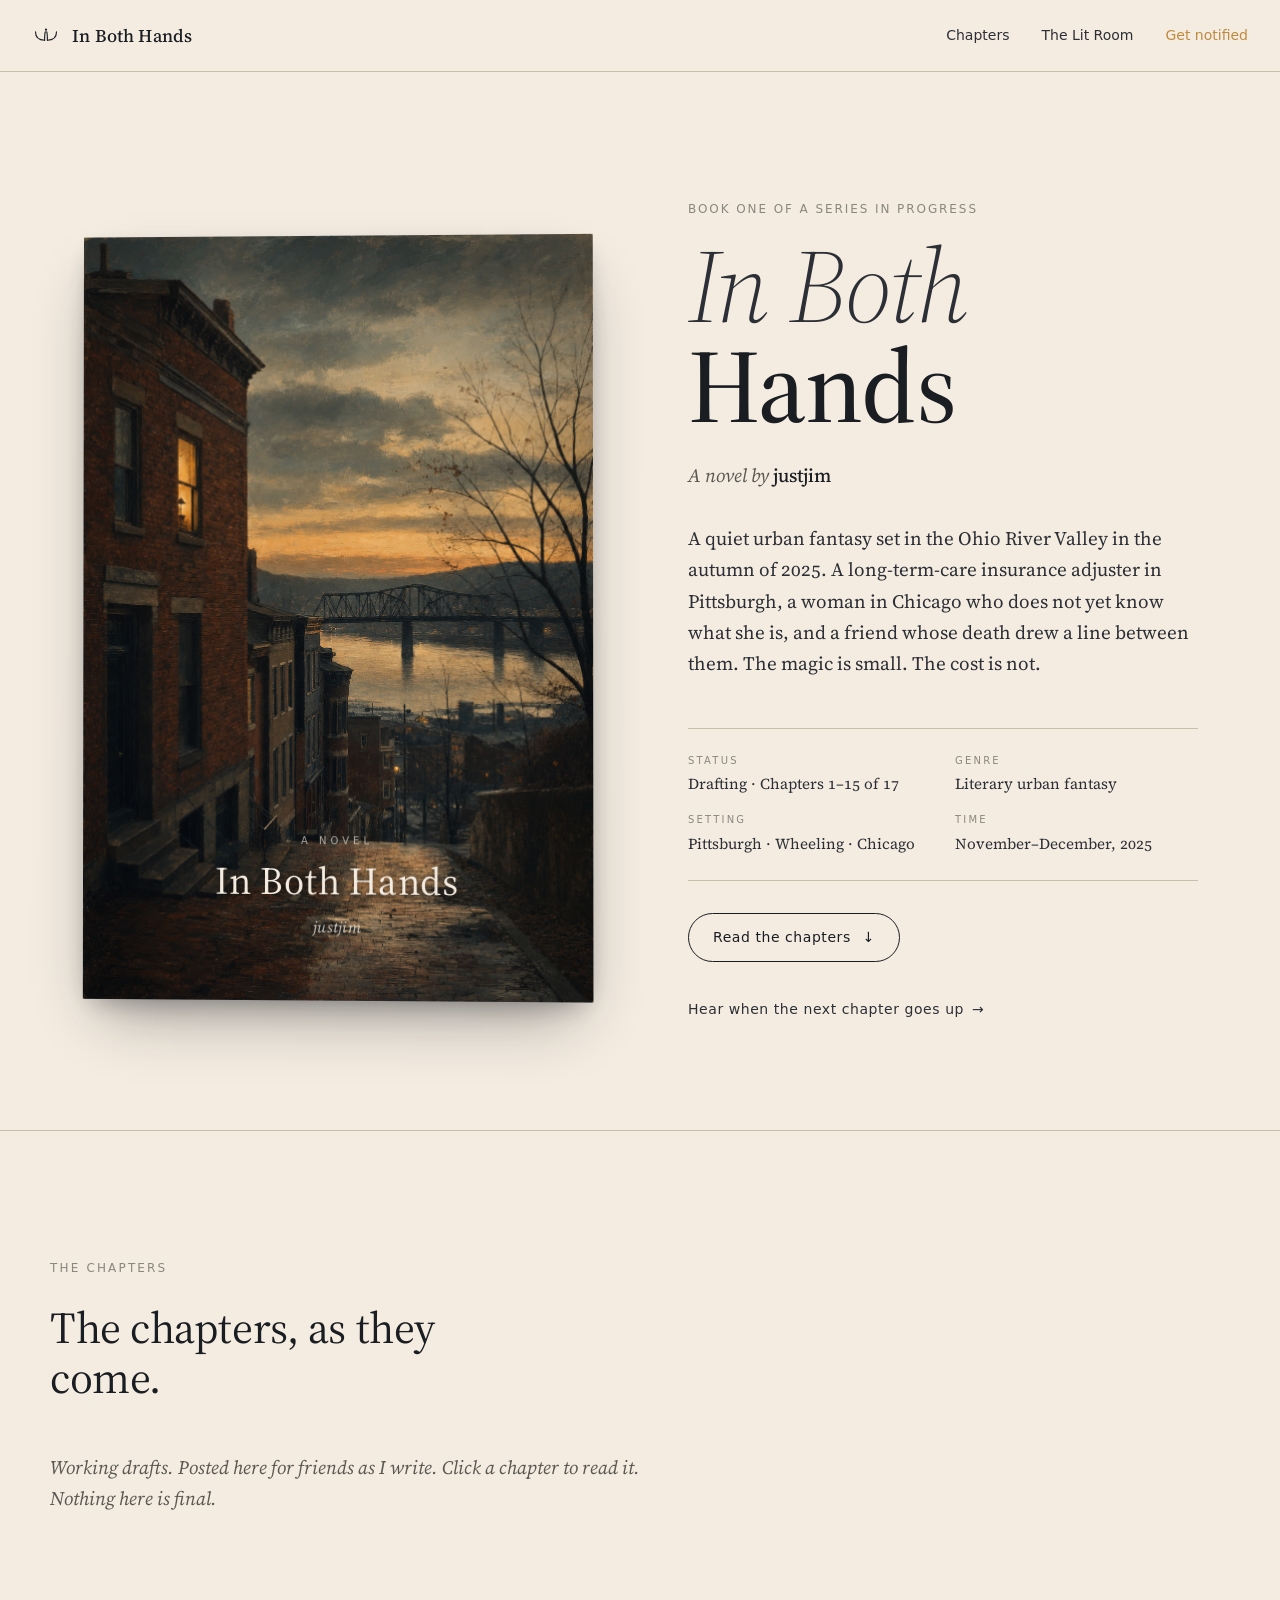
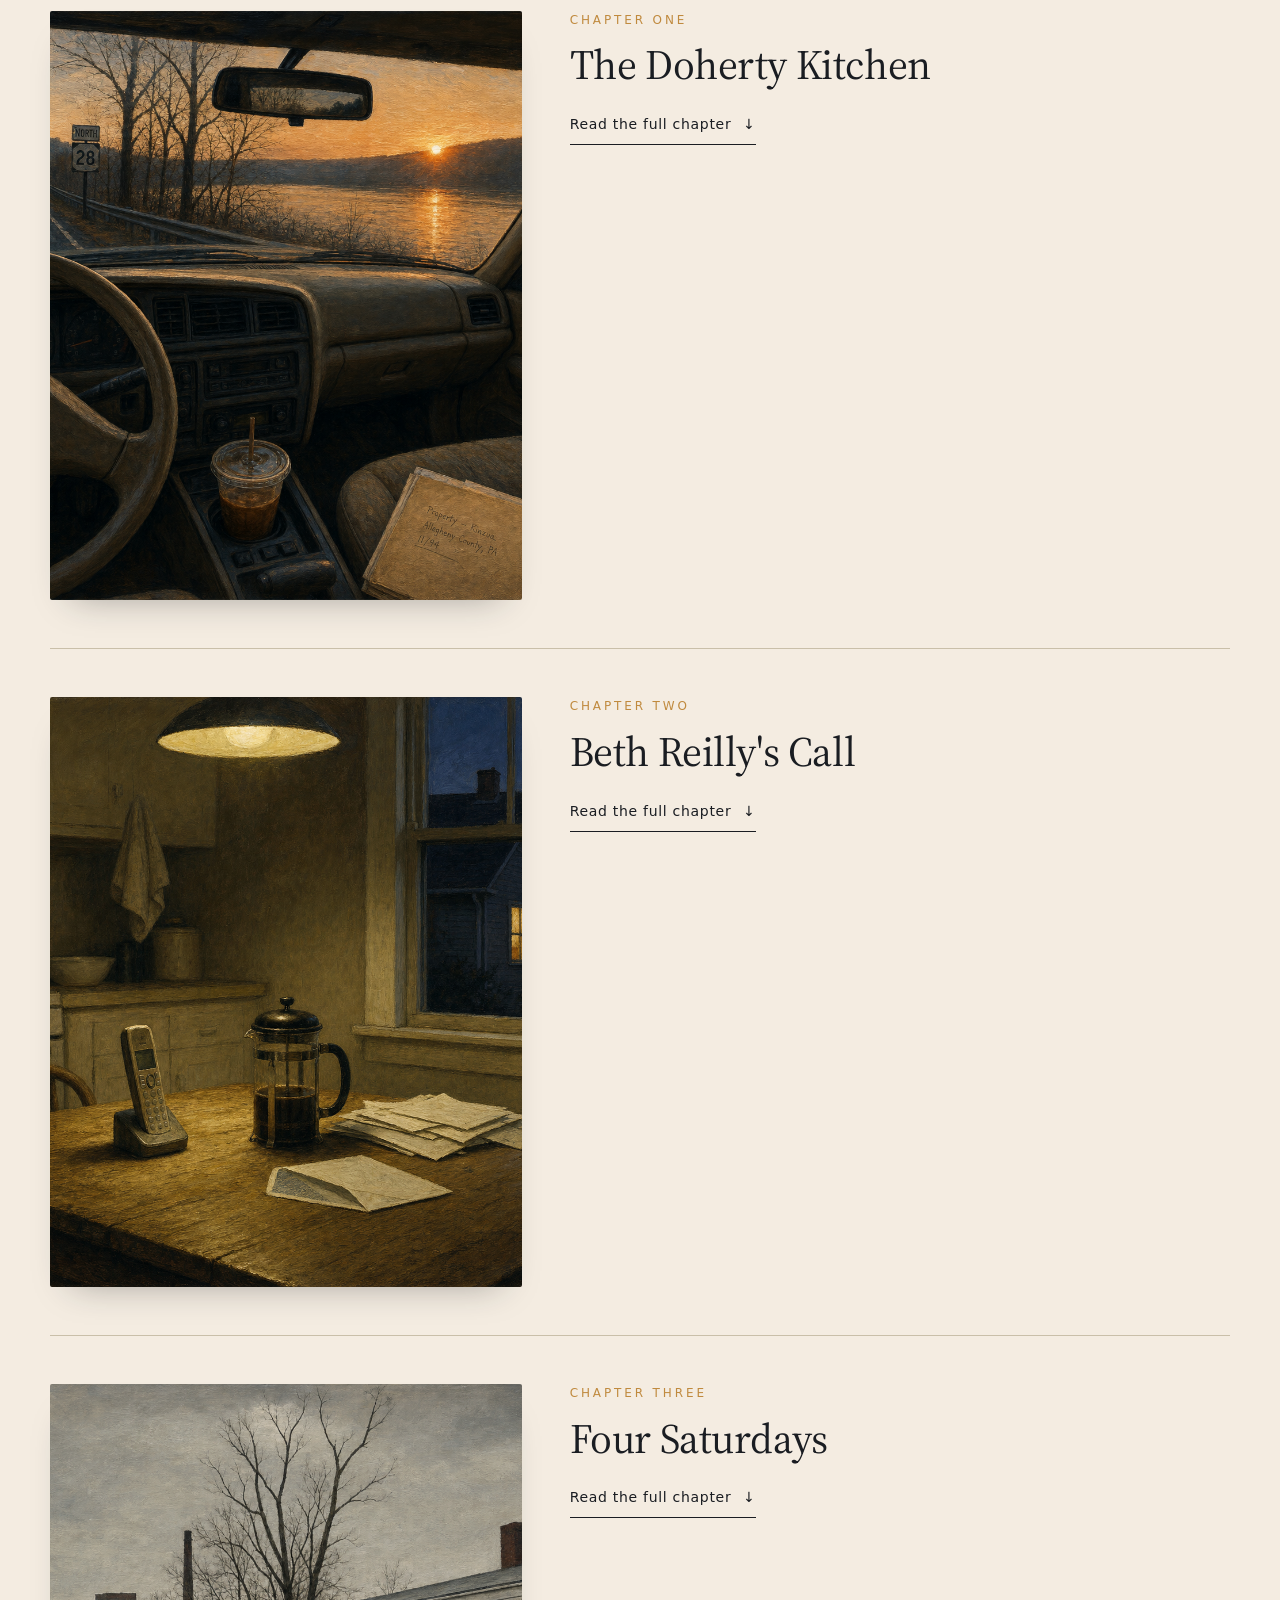
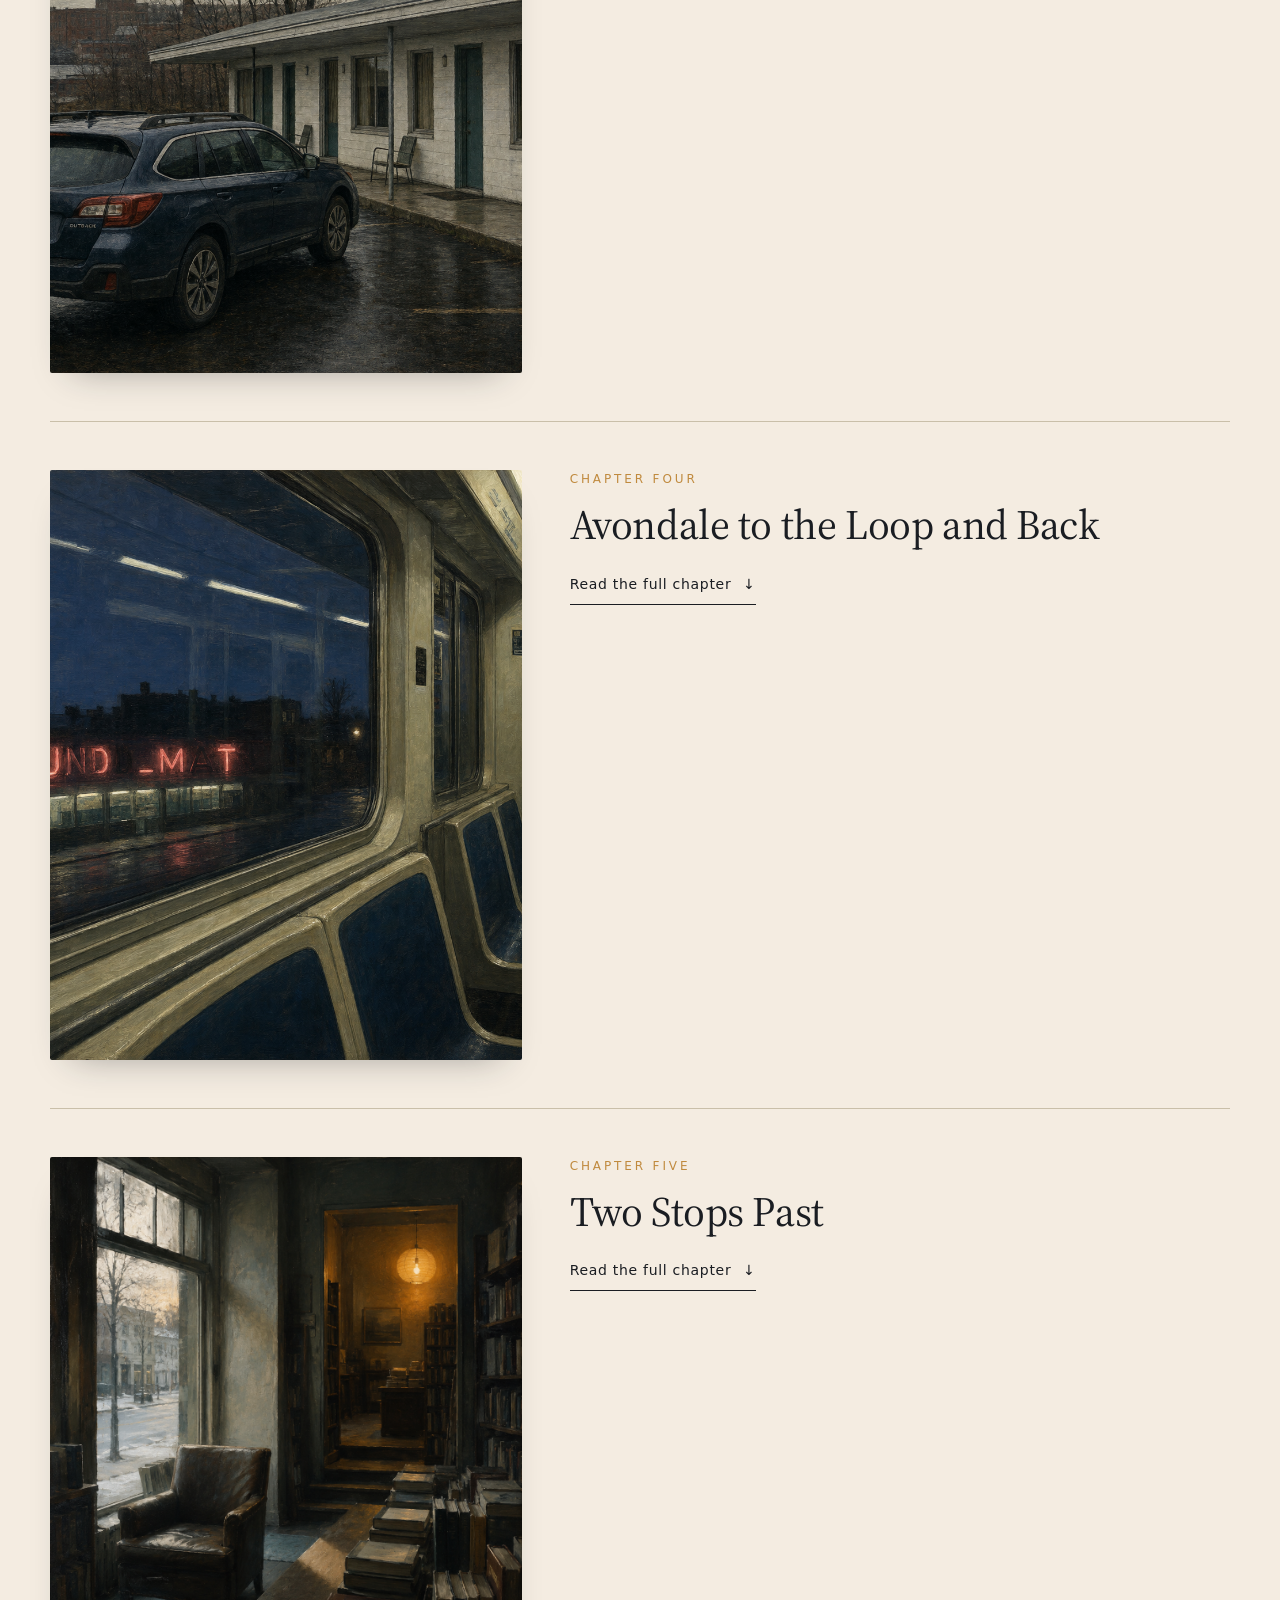
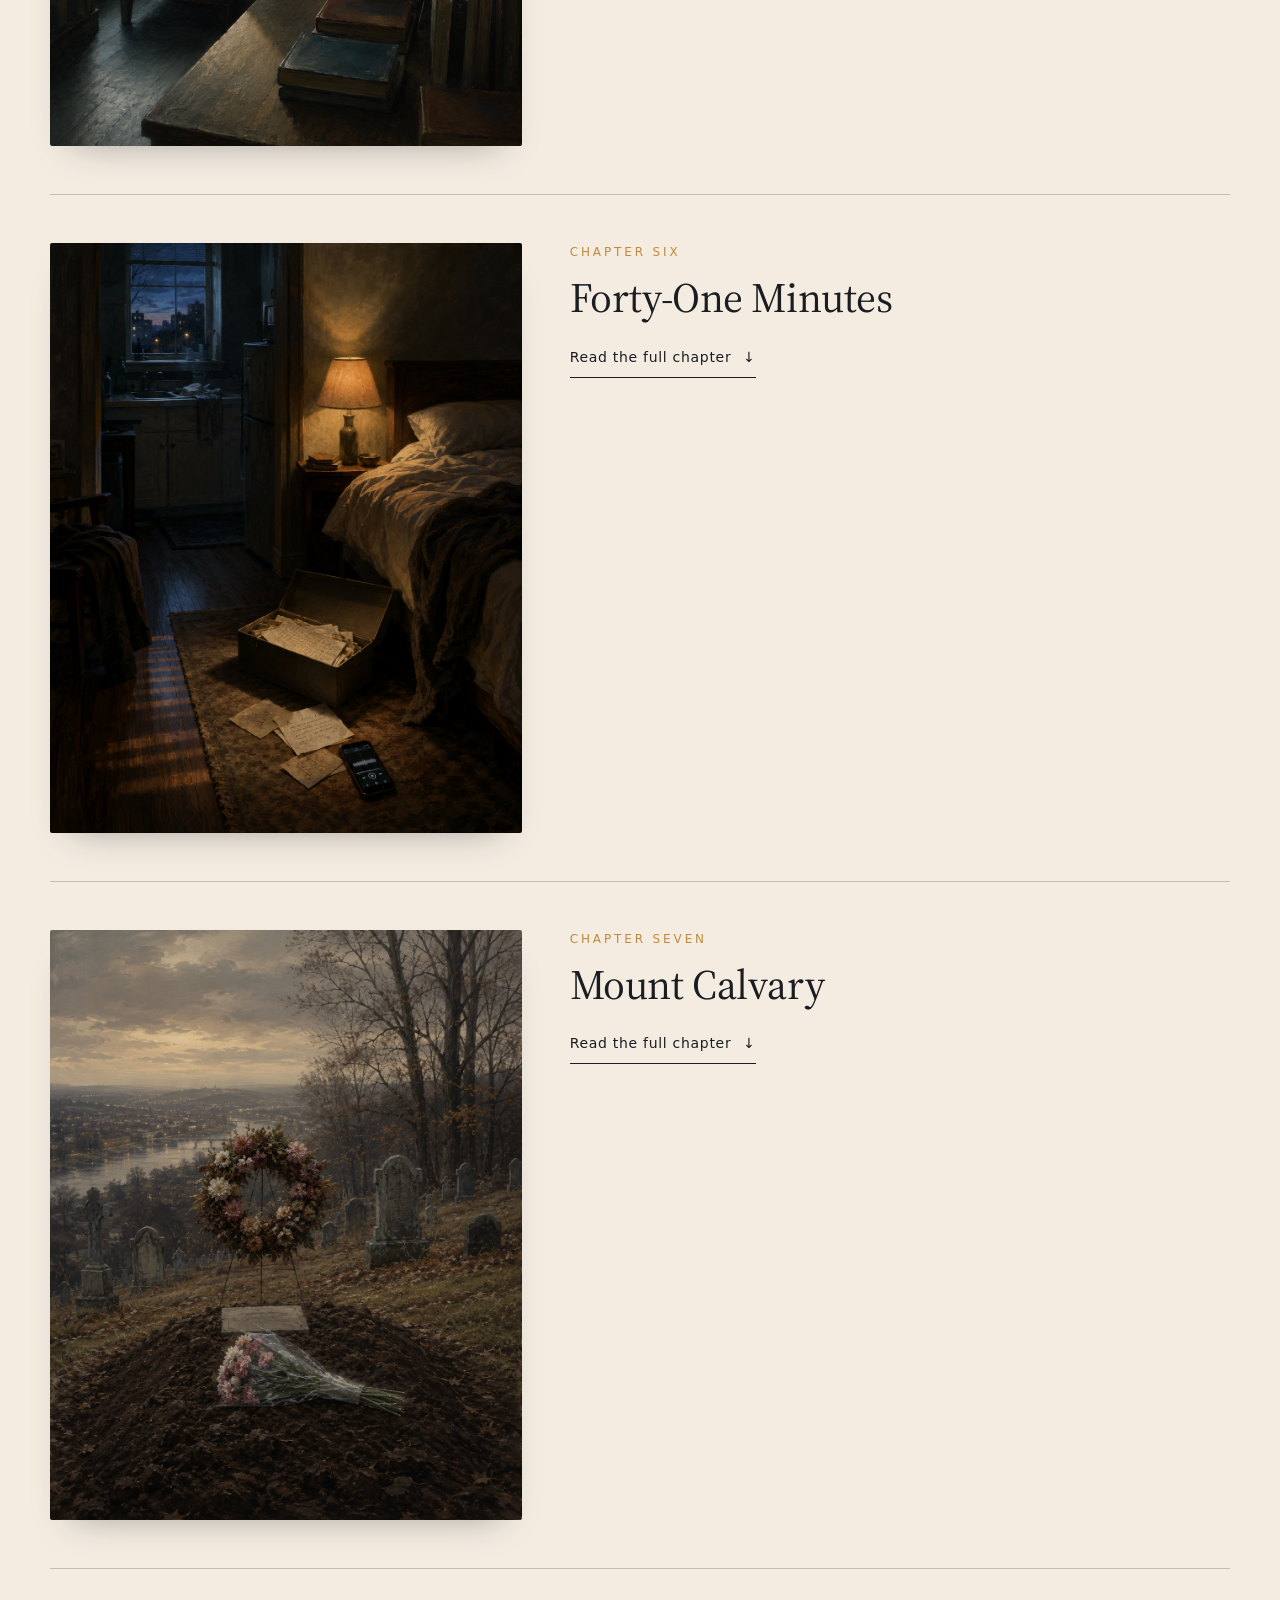
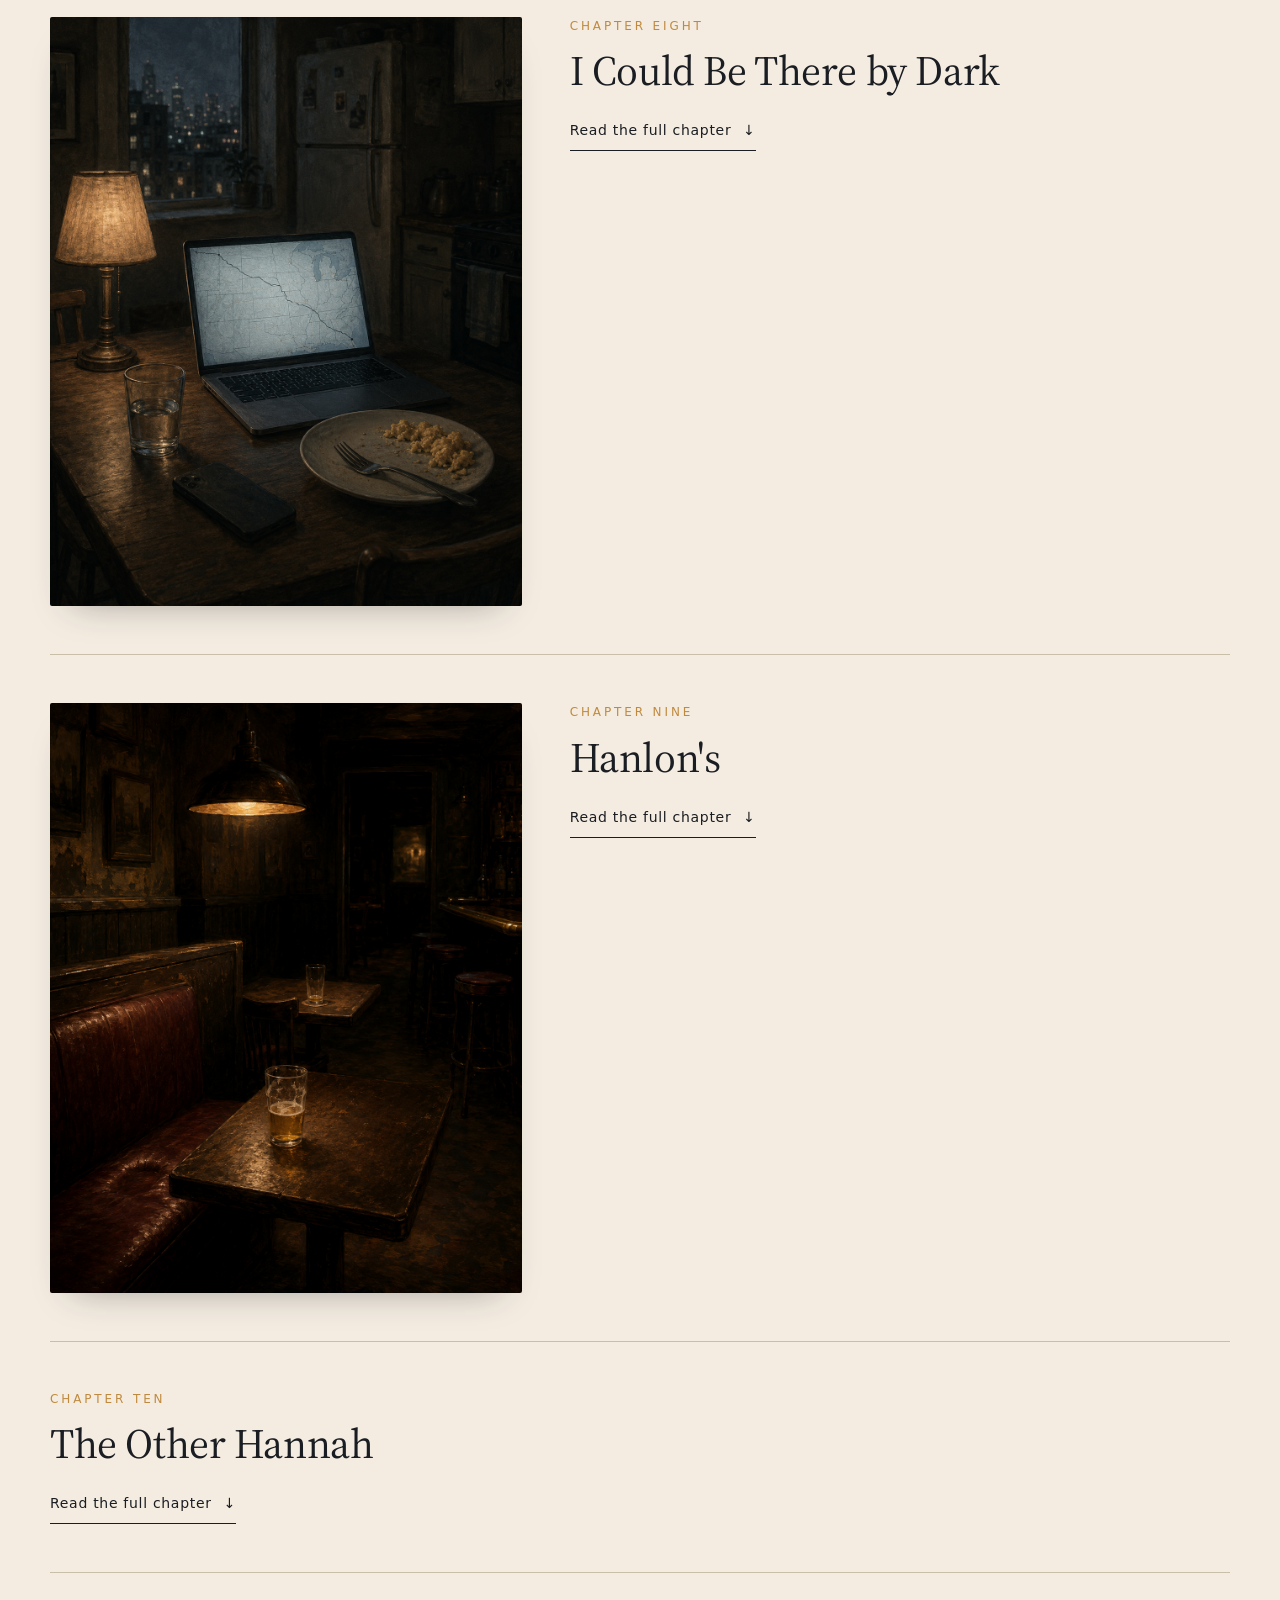
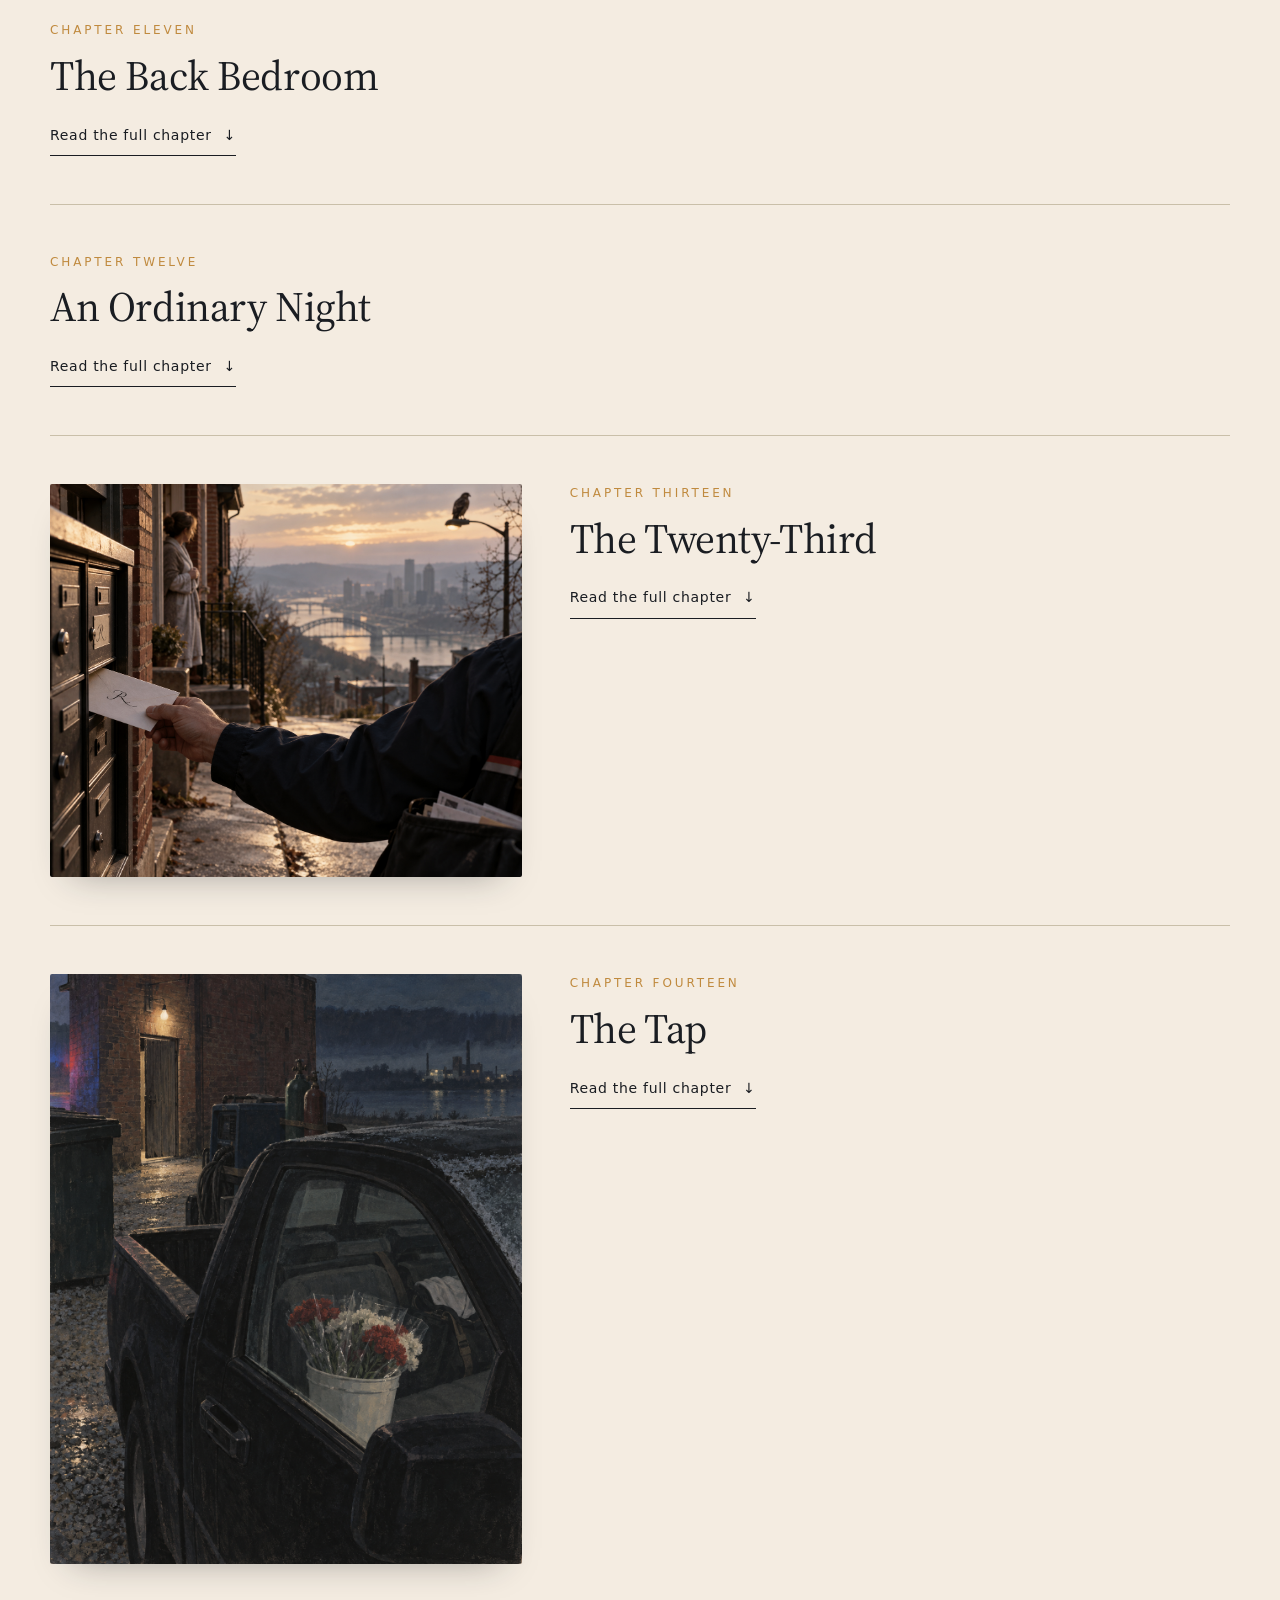
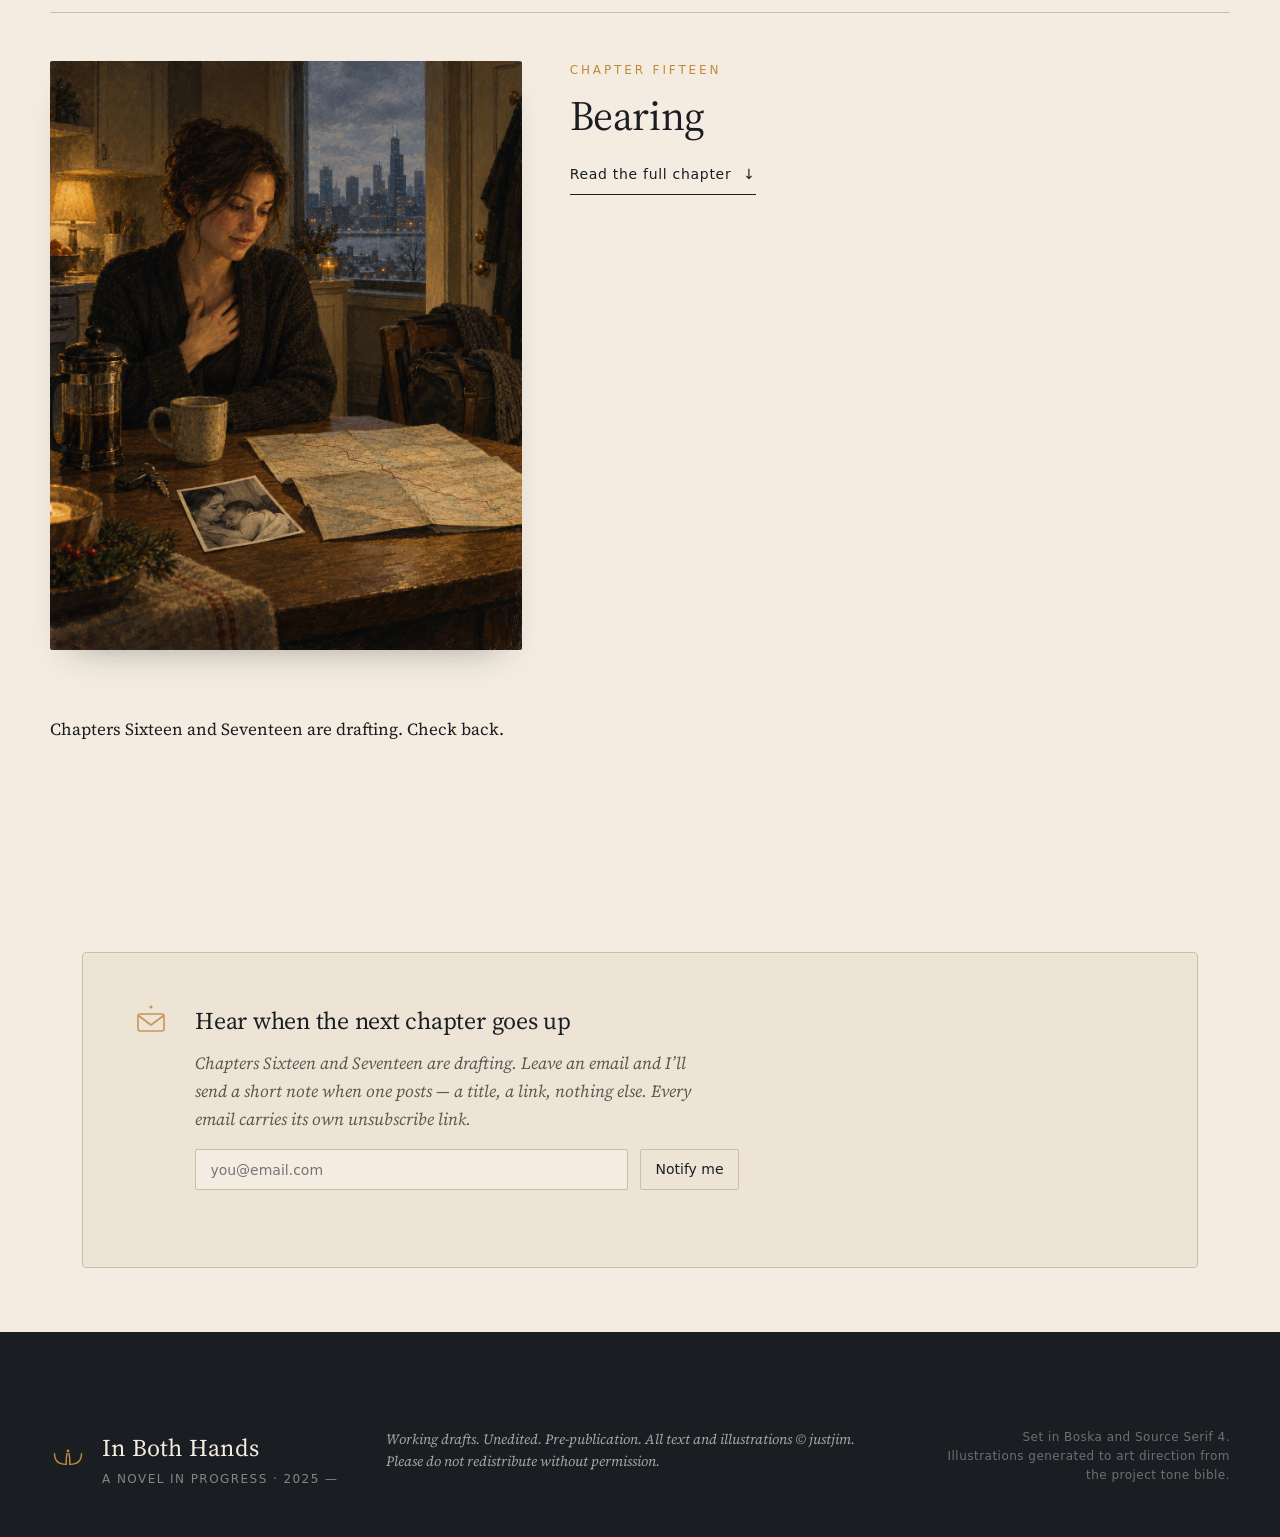
==== commit 8a16b813: "feat: publish Chapter Fifteen, "Bearing" Hannah on Christmas Eve: the pressure behind her eyes is go" ====
--- a/in-both-hands.html
+++ b/in-both-hands.html
@@ -4,7 +4,7 @@
 <meta charset="utf-8" />
 <meta name="viewport" content="width=device-width, initial-scale=1" />
 <title>In Both Hands — a novel in progress</title>
-<meta name="description" content="A subtle urban fantasy in the Ohio River Valley. Drafts of the first fourteen chapters, character notes, and the world of the novel in progress." />
+<meta name="description" content="A subtle urban fantasy in the Ohio River Valley. Drafts of the first fifteen chapters, character notes, and the world of the novel in progress." />
 <meta name="theme-color" content="#1a1d22" />
 
 <!-- Fonts: Boska (display, literary) + Source Serif 4 (body) + Inter (UI micro) -->
@@ -75,7 +75,7 @@
       drew a line between them. The magic is small. The cost is not.
     </p>
     <div class="hero__meta">
-      <div><span class="meta__k">Status</span><span class="meta__v">Drafting · Chapters 1–14 of 17</span></div>
+      <div><span class="meta__k">Status</span><span class="meta__v">Drafting · Chapters 1–15 of 17</span></div>
       <div><span class="meta__k">Genre</span><span class="meta__v">Literary urban fantasy</span></div>
       <div><span class="meta__k">Setting</span><span class="meta__v">Pittsburgh · Wheeling · Chicago</span></div>
       <div><span class="meta__k">Time</span><span class="meta__v">November–December, 2025</span></div>
@@ -1250,11 +1250,126 @@
         </div>
       </li>
 
+      <!-- CHAPTER FIFTEEN -->
+      <li class="chapter" id="chapter-15" data-reveal>
+        <figure class="chapter__art">
+          <img src="assets/images/ch15-photograph.png" alt="A woman in a dark cardigan at a kitchen table on a winter evening with one hand flat on her chest, a black-and-white photograph of a mother asleep with a newborn lying in front of her beside a folded road map with a red route drawn across it, car keys and a French press and a speckled mug by the lamp, a packed bag and scarf on the chair behind her, and the window beyond full of the Chicago skyline over the lake in the last blue light" />
+        </figure>
+        <div class="chapter__head">
+          <div class="chapter__num">Chapter Fifteen</div>
+          <h3 class="chapter__title">Bearing</h3>
+          <button class="chapter__toggle" data-target="ch15-body" aria-expanded="false" aria-controls="ch15-body">
+            <span class="chapter__toggle-label">Read the full chapter</span>
+            <span class="chapter__toggle-icon" aria-hidden="true">↓</span>
+          </button>
+        </div>
+        <div class="chapter__body" id="ch15-body" hidden>
+          <div class="chapter__body-inner">
+            <p>I wake up and something is missing and it takes me until the kettle to find out what.</p>
+<p>It is not a sound. The radiator is doing its thing and the alley is doing its thing and a truck is backing up somewhere with the beep going, and none of that is it. It is not the light either, though the light is doing something I will get to. I stand at the counter with my hand on the kettle waiting for it to be hot enough to be worth it, and I take a kind of inventory, the one I do in the morning without calling it one, and every drawer is where I left it, and then I get to the top drawer, the one behind the eyes, and it is empty.</p>
+<p>There is a place behind my eyes where a pressure has lived since roughly the first week of October. Not pain, most days. A pressure. A thumb on a bruise that is not quite a bruise. I stopped noticing it the way Maddie says she stopped noticing her retainer, which is to say I noticed it constantly and filed it constantly, and this morning it is not there, and the not-there is so loud I stand at the counter and hold still for it.</p>
+<p>The light through the blind is the flat white of a Christmas Eve that has decided not to snow. It is on the counter. It is on the back of my hand. It is not getting into my eyes.</p>
+<p>I make the coffee. I drink it in the kitchen with the blind up, which I have not done since the fall, and I wait for the pressure to come back the way a thing comes back when you have gotten cocky about it, and it does not.</p>
+<hr class="section-break" />
+<p>The flight was Monday. Or the flight was going to be Monday and then the airline sent the text that starts <em>we're sorry</em> and ends with a link, and the link had the twenty-sixth in it, and I said fine to the twenty-sixth. I said it the way I say yes to Brendan. My mother took it well, which is to say she took it in the voice she has been using since October, the good-impression voice, and said Christmas was a day like any other and they would have the ham whenever I got there, and I believed about a third of that and let her have the rest.</p>
+<p>So it is Christmas Eve and I am in Avondale and the bag is out. It is on the bed, half-packed, in the state a bag gets into when the trip it was for gets moved: the sweaters in, the toothbrush not, a book on top that I have no intention of reading. It is the same bag I took to Denver and it still has the tag on it from Denver, which is the kind of thing I could remove in four seconds and have been not-removing for two years.</p>
+<p>Cara said take the days. She said it on Friday without looking up, the way I knew she would, and so today is not a work day and I have the laptop open on the kitchen table anyway, because a laptop open on a kitchen table is what a day off looks like when you live alone.</p>
+<p>At 9:40 my cousin texts.</p>
+<p><em>u hear about this. some guy died at hanlon's last night. dad just called from wheeling, he knew him a little. bar fight. on christmas week. god.</em></p>
+<p>I read it twice. I read it a third time for the one word in it that is doing something, and the word is not <em>died</em> and it is not <em>wheeling</em>.</p>
+<p>It is <em>hanlon's</em>.</p>
+<p>I know that word. I know it the way I would know a song I had never listened to on purpose. Somebody said it on the Blue Line in the spring, a man on the phone, <em>no, at hanlon's, hanlon's,</em> twice, for somebody on the other end who had never been where he had been. The man at the bookstore said it, or a name near enough to it, the afternoon with the snow, about a bar his uncle had drunk himself out of in some river town, and I filed it under his uncle. Someone at the yoga studio. I could not tell you who or when or what about, only that the word has a shape and the shape is not new to me, and I have been hearing it in this city, on and off, for most of a year, from people who had no business saying it to me.</p>
+<p>I look at the text. Nora, I think, for the first time all year, which is my cousin's name, and which I have apparently been keeping in a drawer with the rest.</p>
+<p>I type back <em>oh no</em> and delete it. I type <em>that's awful, is your dad ok</em> and delete it. I type nothing, and I open a tab, and I look.</p>
+<hr class="section-break" />
+<p>It is four sentences on the site of the Wheeling paper, above the fold of the page in the spot where the paper puts the thing that happened last night.</p>
+<p>A man died Tuesday evening following an altercation at a bar on the city's north side. Police were called to Hanlon's at approximately 9:15 p.m. A twenty-two-year-old Wheeling man is in custody. The deceased has been identified as Dale Whitlatch, 46, of Wheeling.</p>
+<p>That is the whole of it. There is a picture, the kind the paper takes off a profile page because there is nothing else: a man in his forties in a ball cap, squinting at the sun, with a dog against his chest. A big dog, a shepherd of some kind, with a gray muzzle. He is holding her like she is smaller than she is, which she does not seem to know either. He is not smiling exactly. He is a man with his dog.</p>
+<p>I do not know him. I want to be clear about that, to myself, in this chair. I have never seen this man. I did not know his name until nine forty-four this morning. He is not Lauren, whom I met once at the end of a table and who texted me about maps. He is a stranger in a town I left when I was six, in a bar I have never been in, on a night I was here, in Avondale, asleep, with a pressure behind my eyes that is now, this morning, gone.</p>
+<p>And I am sitting in my kitchen with my hand flat on the table, and I am not thinking anything about him at all. I am thinking about the bar.</p>
+<hr class="section-break" />
+<p>Here is what I do for a living. Somebody gives me a spreadsheet. The spreadsheet has things in it that happened in places: deliveries, stops, addresses, a truck that was late forty times. It is a list. Lists lie by being lists; they put things one under another as if that were the relationship between them. My job is to take the list and put it on the ground, on a map, at the actual place where each thing happened, and then to stand back. Usually it is nothing. Usually it is a truck that is late forty times because its driver takes the same bad left. But sometimes the dots, put where they actually go, make a shape the list was hiding, and the shape has an edge, and the edge points somewhere.</p>
+<p>I have a folder. I have never called it that until now. It is not a folder. It is the place I have been putting things all year that I did not want to look at, and I have been putting them there with a joke on top like a paperweight, and this morning, with no pressure behind my eyes and a stranger's dog on my screen, I take the joke off.</p>
+<p>I do what I would do for a client.</p>
+<p>The coffee shop in Logan Square where Lauren and I were going to meet and did not. The stop I get off at early, three or four times a week now, the Western one, for no reason I have ever given myself. The garage on Rockwell where the car has been sitting since Thanksgiving at a hundred and eighty a month. The backyard in Andersonville where I met her, the end of the table where the people who find me find me. The building on twenty-four, north windows. The high table on Milwaukee. The train tunnel past Western where it sat for eleven minutes.</p>
+<p>That is Chicago. I put them down one at a time, plain pins, the ugly default kind, and I do not look at the shape yet because I am not done.</p>
+<p>Then the others. Not addresses. I do not need addresses for these. Minneapolis, the apartment on the lake where the neighbor knocked with a casserole for a reason she could not explain. Houston, the school. Denver. Portland for eleven months. Madison. Phoenix, which I keep forgetting I lived in and which does not forget me. Seven cities in ten years, and I put the pin in each one at the center, because the center is close enough at this scale and the scale is the point.</p>
+<p>And then I put the last two in.</p>
+<p>I know Maggie's address. It is on twenty-some envelopes in a shoebox on my closet floor and it has been on them since I was seven, and I put a pin at it, up on the hill in a town I cannot picture, and then I look up the bar, because I have never known where the bar is, and the map finds it in one try.</p>
+<p>It is four blocks from her.</p>
+<p>I sit back.</p>
+<p>I know what eleven points prove. Eleven points prove nothing. Lauren said it in a backyard and I said it to her first, and she thought it was the smartest thing she had heard that month: maps lie. A map will make a pattern out of anything if you want one; it will draw a road between two dots because that is what a map is for. Seven cities on the map of a country with a lot of cities in it, plus a bar, plus a dead woman's mailing address, plus the places where a woman who takes the train got off the train, is not data. It is a woman on Christmas Eve with a laptop. I could not show this to Cara. I could not show it to anyone and keep my job.</p>
+<p>And they have a bearing.</p>
+<p>They do. I have looked at ten thousand layers and I know what a nothing looks like and I know what a something looks like and this is not a nothing. Chicago is the last of them. Every one of them, put where it actually went, sits on the near side of something, and the something is southeast, and it does not get less true when I zoom out, and at a certain zoom the whole ten years is one loose line with a bend in it, like a river, going one way.</p>
+<p>I said, on my birthday, coming up from the garage, that it was not anything. I have said that so many times this year that it stopped being a sentence and became a place I could stand.</p>
+<p>The place is not there anymore.</p>
+<p>And the thing that comes up in me when it goes is not what I would have guessed. I would have guessed fear, and there is fear, there is a lot of it, but it is under something. What is on top is the feeling I get on the twenty-fourth floor at the north windows on the days the haze is gone, when you can see all the way up the lake to where it stops being a lake and starts being sky and there is no line between them: the feeling of the thing being much bigger than the window, and of the window being, somehow, for me. It is nearly a good feeling. It is a terrible one. It is both of those at the same time and I do not have a drawer for it, and I sit at my own kitchen table on Christmas Eve with the map open and my hands in my lap and I let it be the size that it is.</p>
+<p>Then I think about the pins again. The people at the end of tables. The neighbor with the casserole. Lauren, who texted me a week later out of nowhere, still thinking about the thing I said. A man I never met who ended up, night after night for a week, my cousin's father says, at a bar four blocks from the one address I have in that town.</p>
+<p>I have been bringing people.</p>
+<p>Not on purpose. Not one time on purpose. But I have been the near side of something for as long as I have been anything, and people who are looking for the near side of something have been finding it, and I have handled every one of them and gone home, and one of them is in a paper this morning with his dog.</p>
+<p>I do not cry. I want that noted. I sit with it and it is very large and it does not make me cry, and after a while, because I am who I am, I zoom in on the bar and look at the street view, and it is a flat brick corner with a beer sign in the window, and I laugh once, out loud, in the kitchen, at how ordinary it is.</p>
+<hr class="section-break" />
+<p>My mother forwards me a photograph at 12:20.</p>
+<p>No message. No <em>look at this</em> or <em>thought you'd want to see</em>, which is how I know it cost her something to send, because my mother annotates everything. It is a photograph of a photograph: a print lying on a tabletop I do not recognize, a wood grain, a corner of something that might be a box, somebody's kitchen light on it from above. Whoever is going through the apartment has been sending her these. The things she might want. She told me on the twenty-fourth floor she could not think of one thing.</p>
+<p>The print is black and white.</p>
+<p>A woman is asleep in a hospital bed with a baby on her chest. The woman is my mother at thirty-three and I have never seen her look like that, wrung out and finished and so far under that her mouth is open a little, one hand on the baby's back, not holding, resting, because the holding is done. The light is from the side, a window out of frame, and it lies along both of them the way light lies on something that has been set down carefully. The baby is a day old. I know it is a day old because I know when I was born and I know what the light in Wheeling looks like at the end of a December afternoon, apparently, though I could not have told you that ten seconds ago.</p>
+<p>The baby's eyes are open.</p>
+<p>She is looking at the camera. At whoever was holding it. Not the vague blue nowhere-look that babies have in the pictures on people's fridges. She is looking straight up the lens at the person on the other end of it, with her whole face, like somebody has just said her name in a room where she did not think anyone knew it.</p>
+<p>I know who was holding the camera.</p>
+<p>And I am not ready for what it does. I have been waiting all morning, honestly, for the pressure to come back, for the thumb to find the bruise, and instead something goes the other direction, down, out of my head and into my chest, and it is not a weight. It is warm. It sits behind the bone in the middle of me and opens there like a hand opening, and I take a breath I did not plan to take, a big one, all the way down, the first one in months, and my eyes are wet before I have any idea why.</p>
+<p>I am not sad. I am sitting in my kitchen crying and I am not sad. It is the other thing. It is the north-window thing, the too-big thing, but it has come down out of my eyes and gotten warm on the way and turned into something I have no name for except that I am thirty years old and someone has been looking at me like that since I was one day old and I did not know. Someone knew. Someone stood at the end of a hospital bed in 1995 with a camera and knew what she was looking at, and kept it, and is dead, and it came to me on Christmas Eve on a stranger's kitchen table by way of my mother, who could not think of one thing she wanted.</p>
+<p>I put the phone face down. I put my hand flat on my own chest, on the sternum, where it is, and I sit like that. The warm does not go. The pressure behind my eyes does not come back. I understand, without being able to say how, that it is not going to; that whatever was living up there has moved, and this is where it lives now, and this is what it is like.</p>
+<p>It is like being seen. That is all. It is like being seen and it is the size of the lake.</p>
+<hr class="section-break" />
+<p>Maddie calls at one.</p>
+<p>Not texts. Calls. Maddie has called me on the phone maybe four times since college, and the last one was when her father was in the hospital, and I look at her name on the screen with my face still wet and I know, before I pick up, that it is going to hold.</p>
+<p>"You're crying," she says. That is her hello.</p>
+<p>"I'm not—" and then I am laughing, which sounds the same on the phone, apparently, because she waits. "I'm fine. I'm actually fine. It's a long day."</p>
+<p>"It's one."</p>
+<p>"It's a long one."</p>
+<p>She is in Seattle. It is eleven there and it is raining, which she reports like a colleague's promotion, with a sense that the rain has not earned it. She has been up since six because Steve, of the asteroid, is hosting and Steve believes in a <em>timeline</em>. She tells me about the timeline. She does the voice. I put the phone on speaker and put it on the table next to the closed laptop and I lie down on the kitchen floor, which is a thing I do about once a year, and I laugh at Maddie's Steve on the floor of my kitchen until my stomach hurts.</p>
+<p>Somewhere in the middle I tell her. Not all of it. I could not do all of it to Maddie, who has been right about me for twelve years and has never once needed the reasons. I tell her a man died in a bar in the town I was born in and I do not know him. I tell her my mother sent me a picture of myself at one day old. I tell her I am not going to Minneapolis on the twenty-sixth.</p>
+<p>There is a pause on the line. It is a real pause; the line does not do anything. It is the first pause I have been allowed all year that did not end with the call ending.</p>
+<p>"You're going to drive," Maddie says.</p>
+<p>"I didn't say that."</p>
+<p>"You didn't say a lot of things. Hannah. Han. I have known you since the second week. You have been not-driving somewhere since, what. Halloween."</p>
+<p>"October."</p>
+<p>"Since October. And I have been letting you, because I am a very good friend and also I was on a timeline." I hear her move, a door, the rain getting louder and then shutting off. "Do you want me to tell you it's a bad idea? I can. I have the whole thing ready. Christmas Eve, five hundred miles, a bar fight, your mother."</p>
+<p>"Do you think it's a bad idea."</p>
+<p>"I think you're going to do it. I've never seen you do anything you weren't already doing. I'd just like to be on record as the person you told first."</p>
+<p>"You are."</p>
+<p>"Good. Then go. Call me from Indiana. Indiana needs the company."</p>
+<p>We stay on eleven more minutes after that, about nothing, about the ranunculus and whether they are dead yet, about a thing at her office, and then she says she has to go check on a ham that Steve is afraid of, and she says <em>Merry Christmas, dummy,</em> and I say it back, and it is fifty-three minutes, and it was never once going to drop, and I lie on my kitchen floor for a minute after with the phone on my chest and understand that I have been living for a year in a house where the phones did not work, and that this one, this one number, always did.</p>
+<hr class="section-break" />
+<p>I play the recording before I go.</p>
+<p>Not on the headphones. On the speaker, on the counter, with the blind up and my coat on, forty-one minutes of my mother and Maggie on the phone about Thanksgiving. I have listened to it a dozen times in a dark bedroom with the phone against my ear like a secret. I have never let it out into a room. And I let it out, and it fills the kitchen, Maggie bossing my mother about the relish, the two of them laughing at something from 1985 that neither of them will explain, and I pack the toothbrush and take the Denver tag off the bag, finally, four seconds, and put the bag by the door, and it plays.</p>
+<p>When it stops the kitchen is not empty. I do not know how else to say it. It is the way a room is when somebody has gone into the next one. I stand in it a second. Then I get the key.</p>
+<p>It is where I left it. In the coat, where it has been riding since my birthday, and I do not take it out of the pocket so much as close my hand on it and go.</p>
+<hr class="section-break" />
+<p>The car starts on the first turn.</p>
+<p>It has been sitting on the second level of the garage on Rockwell since Thanksgiving and it starts like I drove it yesterday, and I sit with my hands on the wheel and the engine going and I think, this is going to be the day everything works, and I do not know yet whether that is good news.</p>
+<p>The Kennedy is empty. It is Christmas Eve at two in the afternoon and the city has done its driving. I go down through the Loop with the lake on my left, gray, all the way to where it stops being a lake, and the skyway, and the steel country south of the city where everything is either on fire or has been, and then Indiana opens up flat and brown with the sky on it, and I call my mother from a rest stop past Gary because there are some things you do not do at seventy miles an hour.</p>
+<p>She answers on the first ring.</p>
+<p>"Hi, honey." It is her voice. Not the impression. Hers, on Christmas Eve, with something in the oven behind it. "Are you at the airport? I thought it was the twenty-sixth."</p>
+<p>"I'm in Indiana."</p>
+<p>She does not say anything for a second. I can hear the kitchen. I can hear my father in the garage, which is a thing you can hear.</p>
+<p>"I'm driving to Wheeling," I say. "I'll be there tonight. I don't know where I'm staying. I don't—Mom, a man died at Hanlon's. Nora's dad called her. I know that's not a reason. I don't have a reason. I'm just going."</p>
+<p>I wait for her to tell me it is a bad idea. She would be right. It is five hundred miles on Christmas Eve toward a town I cannot remember, for a reason I cannot say, on the strength of a map I could not show anyone and a photograph of myself at a day old that she sent me without a word.</p>
+<p>"Call your uncle when you get in," my mother says. "He has the room over the garage. It's got a space heater. Tell him I said."</p>
+<p>That is all she says. That is all my mother says, and I stand in a rest stop in Indiana with the wind coming across the parking lot and understand that she is not surprised. That she has not been surprised for a long time. That whatever I am going to find in Wheeling, my mother has known where it was since before I could hold my own head up, and has been standing between me and it for thirty years, and has just, on Christmas Eve, on the phone, stepped aside.</p>
+<p>"I love you," I say.</p>
+<p>"Drive careful. Text me from the hotel. From the room. Text me."</p>
+<p>I get back in the car.</p>
+<p>The map says five hours and nine minutes. It said five thirty-nine on Thursday. I do not look at that for long. Indianapolis, then 70, then the bottom of Ohio, then the narrow part where the state comes up between the other states like it snuck in. The sun is already going, off to my right, and the road is dry and the radio finds a station and keeps it, and somewhere past the Illinois line, which I did not notice crossing, I roll the window down an inch for the cold and put my hand up into it, and the wind takes my fingers and I let it, and I have not once, since Rockwell, thought about the way back.</p>
+          </div>
+        </div>
+      </li>
+
     </ol>
 
     <div class="chapters__more">
       <div class="chapters__more-line"></div>
-      <p>Chapters Fifteen through Seventeen are drafting. Check back.</p>
+      <p>Chapters Sixteen and Seventeen are drafting. Check back.</p>
       <div class="chapters__more-line"></div>
     </div>
   </div>
@@ -1271,7 +1386,7 @@
     <div class="notify__copy">
       <p class="notify__title">Hear when the next chapter goes up</p>
       <p class="notify__text">
-        Chapters Fifteen through Seventeen are drafting. Leave an email and I’ll
+        Chapters Sixteen and Seventeen are drafting. Leave an email and I’ll
         send a short note when one posts — a title, a link, nothing else.
         Every email carries its own unsubscribe link.
       </p>
